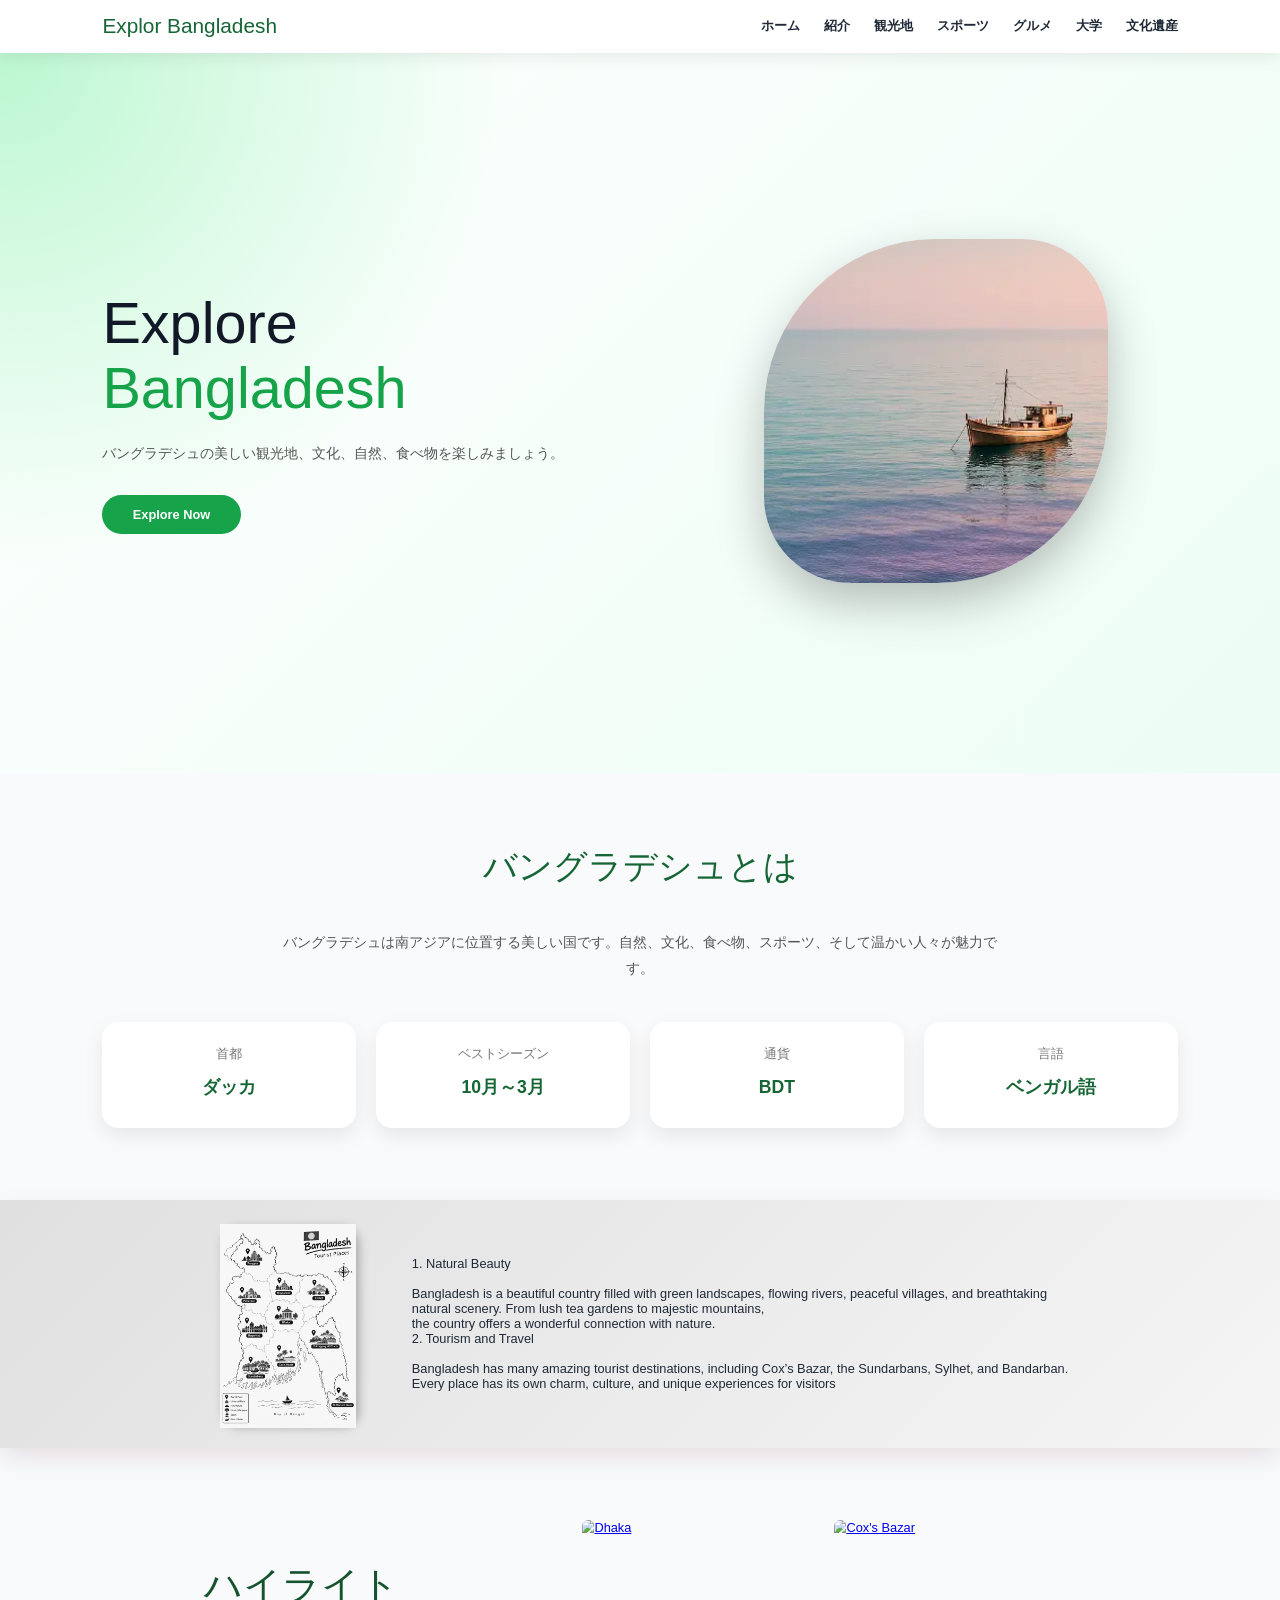
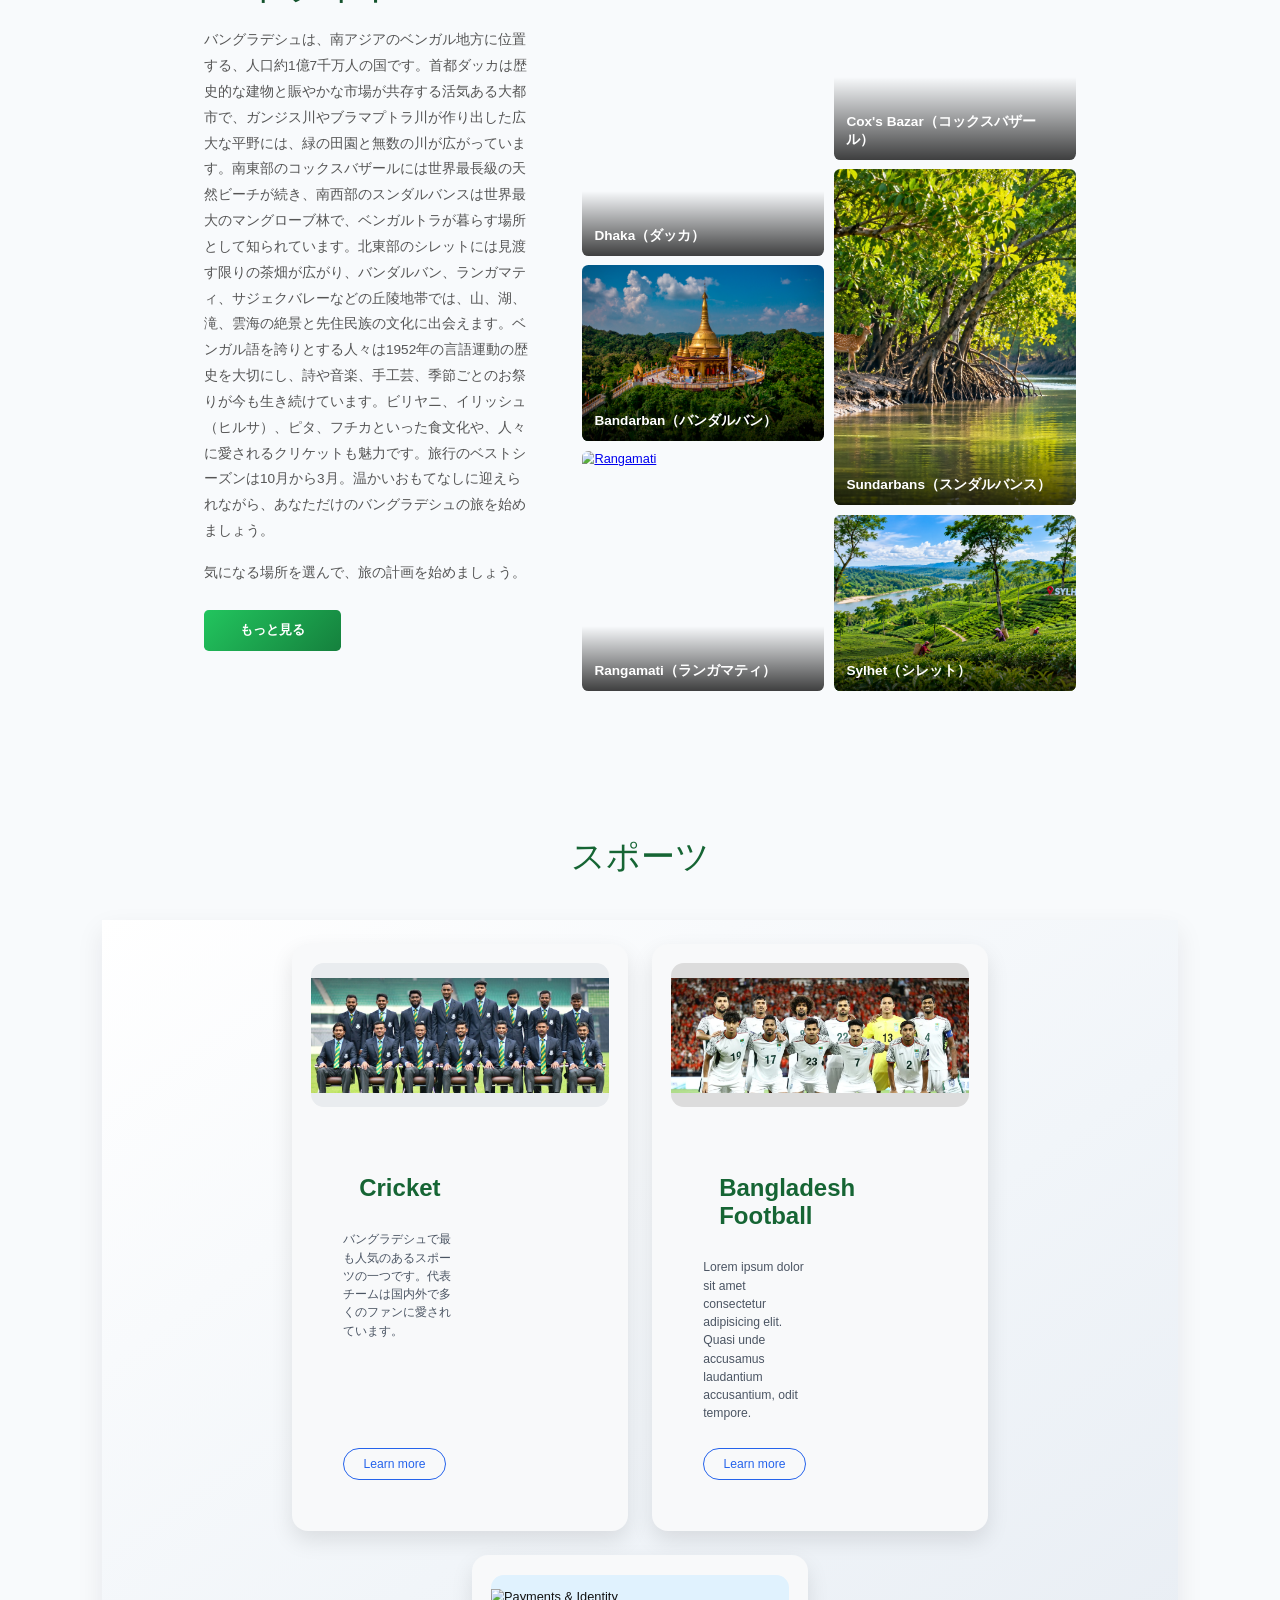
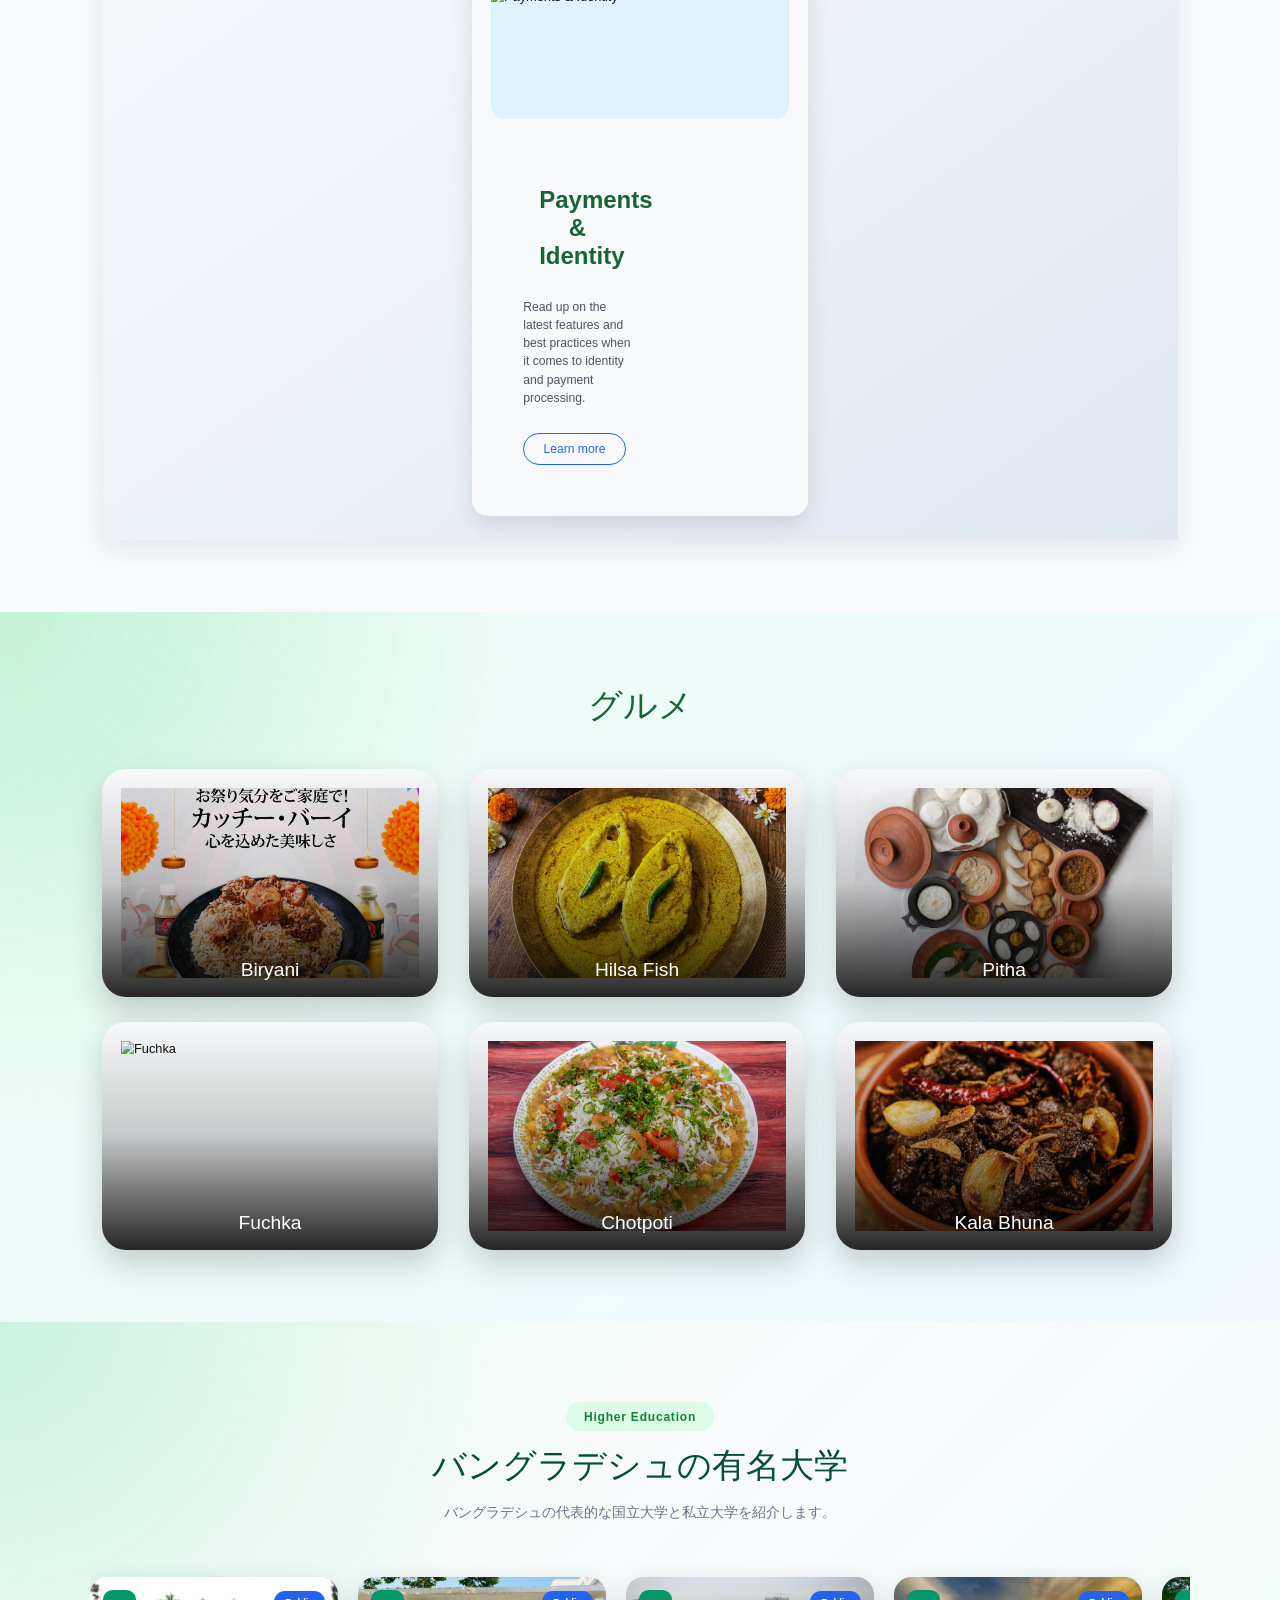
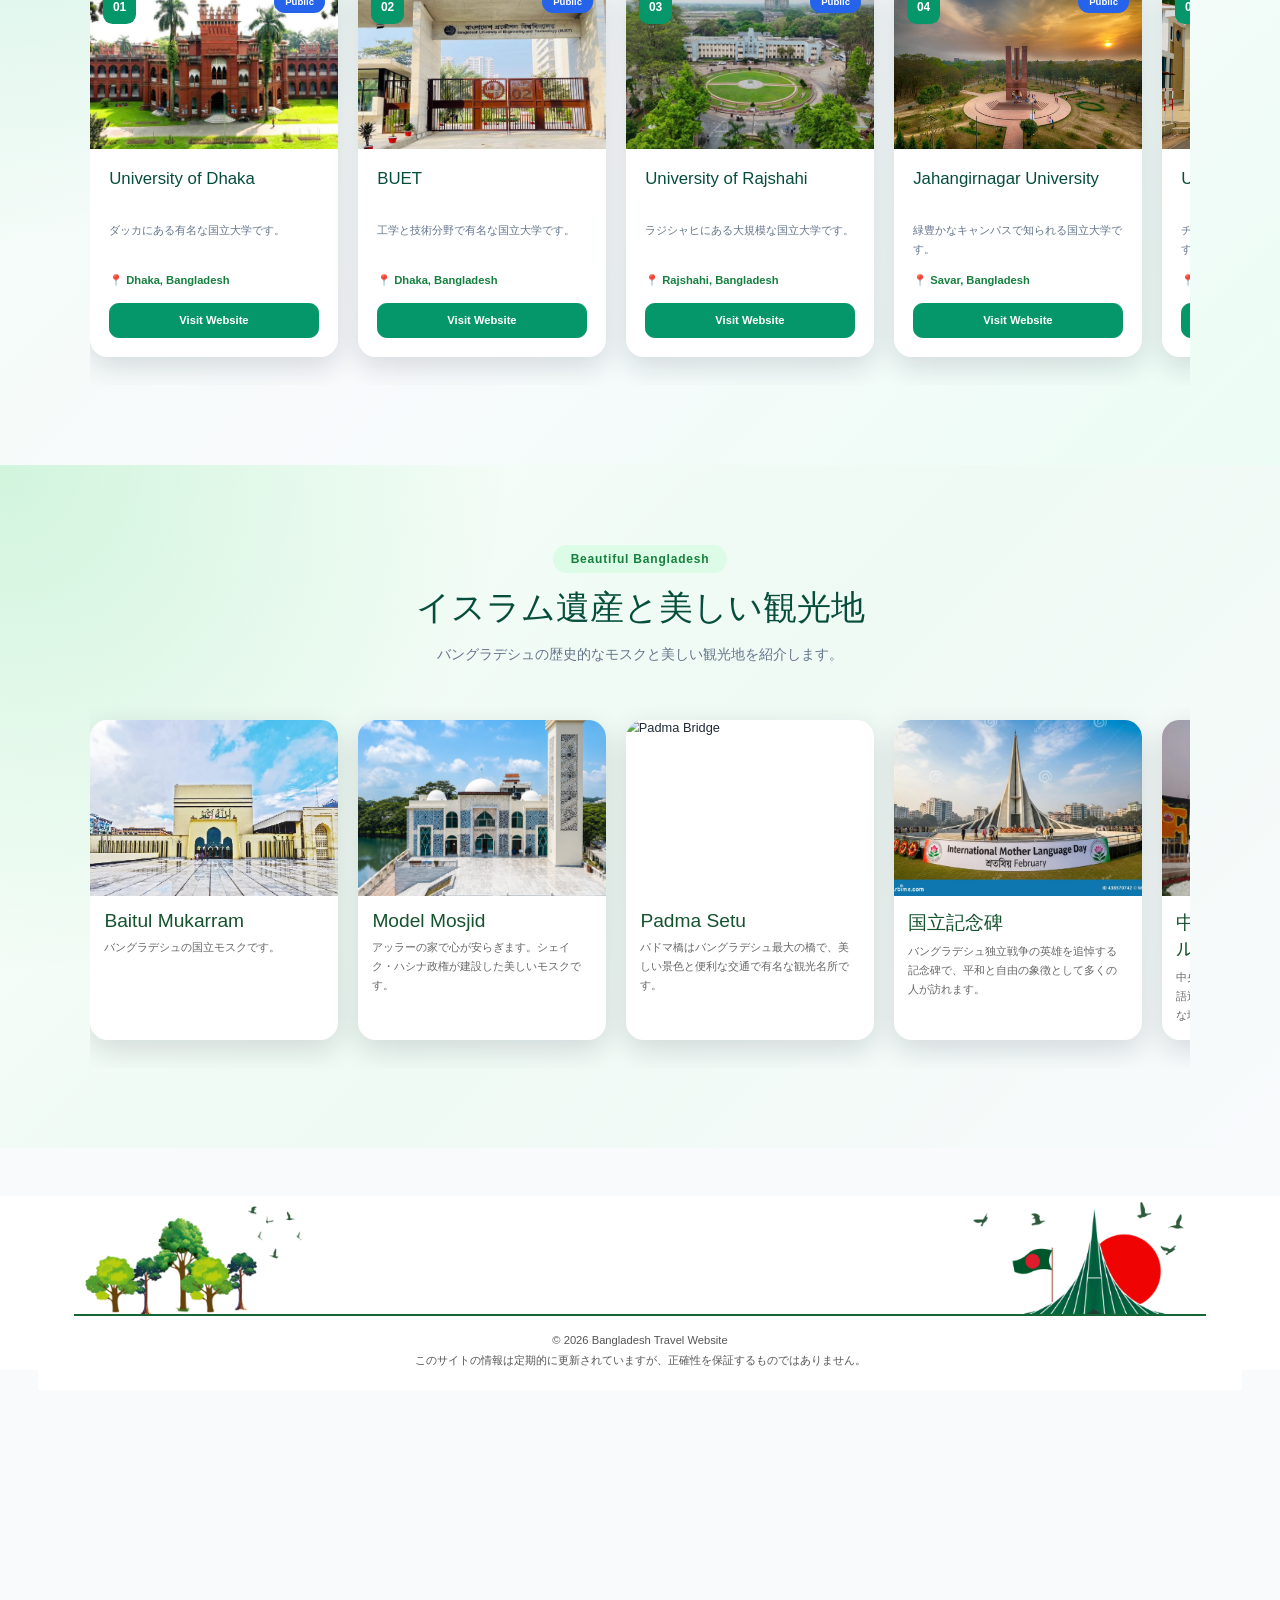
==== index.html @ fd9b373c "just for check" ====
<!DOCTYPE html>
<html lang="ja">
<head>
    <meta charset="UTF-8">
    <meta name="viewport" content="width=device-width, initial-scale=1.0">
    <title>THE GREEN bangla </title>
    <link rel="stylesheet" href="style.css">
</head>

<body>

<!-- ========== নেভবার (উপরের মেনু) ========== -->
<nav>
    <h2>Explor Bangladesh</h2>
    <ul>
        <li><a href="#home">ホーム</a></li>
        <li><a href="#about">紹介</a></li>
        <li><a href="#highlights">観光地</a></li>
        <li><a href="#sports">スポーツ</a></li>
        <li><a href="#food">グルメ</a></li>
        <li><a href="#universities">大学</a></li>
        <li><a href="#heritage">文化遺産</a></li>
    </ul>
</nav>


<!-- ========== হিরো সেকশন (প্রথম বড় ব্যানার) ========== -->
<section class="hero" id="home">
    <div class="hero-left">
        <h1>Explore<br><span>Bangladesh</span></h1>
        <p>バングラデシュの美しい観光地、文化、自然、食べ物を楽しみましょう。</p>
        <a href="#highlights" class="hero-btn">Explore Now</a>
    </div>
    <div class="hero-right">
        <div class="hero-image">
            <img src="img/hero.jpg" alt="Bangladesh">
        </div>
    </div>
</section>

<!-- ========== বাংলাদেশ পরিচিতি ========== -->
<section class="about" id="about">
    <h2>バングラデシュとは</h2>
    <p>バングラデシュは南アジアに位置する美しい国です。自然、文化、食べ物、スポーツ、そして温かい人々が魅力です。</p>

    <!-- ৪টা তথ্য বক্স (রাজধানী, সেরা সময়, মুদ্রা, ভাষা) -->
    <div class="info-boxes">
        <!-- তথ্য বক্স: রাজধানী iurhiojh-->
        <div class="info-card"><h4>首都</h4><p>ダッカ</p></div>
        <!-- তথ্য বক্স: ভ্রমণের সেরা সময় -->
        <div class="info-card"><h4>ベストシーズン</h4><p>10月～3月</p></div>
        <!-- তথ্য বক্স: মুদ্রা -->
        <div class="info-card"><h4>通貨</h4><p>BDT</p></div>
        <!-- তথ্য বক্স: ভাষা -->
        <div class="info-card"><h4>言語</h4><p>ベンガル語</p></div>
    </div>
</section>

<!-- ========== দর্শনীয় স্থান (ট্যুরিস্ট স্পট কার্ড) ========== -->
<!-- ========== দর্শনীয় স্থান (বামে লেখা, ডানে ছবির গ্যালারি) ========== -->
 <div class="main">
    <div class="img">
        <img src="./img/Bangladesh Tourist Places Map.png" alt="">
    </div>
    <div class="hilt">
     <div><p><h2>1. Natural Beauty</h2> <br>
Bangladesh is a beautiful country filled with green landscapes, flowing rivers, peaceful villages, and breathtaking 
<br>natural scenery. From lush tea gardens to majestic mountains,<br> the country  offers  a wonderful  connection with nature. <br>

<h2>2. Tourism and Travel </h2> <br>
Bangladesh has many amazing tourist destinations, including Cox’s Bazar, the Sundarbans, Sylhet, and Bandarban. 
<br>Every place has its own charm, culture, and unique experiences for visitors</p></div>
     </div>
 </div>

<section class="gallery-section" id="highlights">

    <!-- বামের অংশ: শিরোনাম, লেখা, বাটন -->
    <div class="gallery-text">
        <h2>ハイライト</h2>
            <p>バングラデシュは、南アジアのベンガル地方に位置する、人口約1億7千万人の国です。首都ダッカは歴史的な建物と賑やかな市場が共存する活気ある大都市で、ガンジス川やブラマプトラ川が作り出した広大な平野には、緑の田園と無数の川が広がっています。南東部のコックスバザールには世界最長級の天然ビーチが続き、南西部のスンダルバンスは世界最大のマングローブ林で、ベンガルトラが暮らす場所として知られています。北東部のシレットには見渡す限りの茶畑が広がり、バンダルバン、ランガマティ、サジェクバレーなどの丘陵地帯では、山、湖、滝、雲海の絶景と先住民族の文化に出会えます。ベンガル語を誇りとする人々は1952年の言語運動の歴史を大切にし、詩や音楽、手工芸、季節ごとのお祭りが今も生き続けています。ビリヤニ、イリッシュ（ヒルサ）、ピタ、フチカといった食文化や、人々に愛されるクリケットも魅力です。旅行のベストシーズンは10月から3月。温かいおもてなしに迎えられながら、あなただけのバングラデシュの旅を始めましょう。</p>
<p>気になる場所を選んで、旅の計画を始めましょう。</p>
        <a href="#food" class="gallery-btn">もっと見る</a>
    </div>

    <!-- ডানের অংশ: দুই কলামের ছবি -->
    <div class="gallery-grid">

        <!-- প্রথম কলাম -->
        <div class="gallery-col">
            <!-- ঢাকা (লম্বা) -->
            <a href="dhaka.html" class="gallery-item tall">
                <img src="img/dhaka.jpg" alt="Dhaka">
                <span>Dhaka（ダッカ）</span>
            </a>
            <!-- বান্দরবান (ছোট) -->
            <a href="bandarban.html" class="gallery-item short">
                <img src="img/bandarban.jpg" alt="Bandarban">
                <span>Bandarban（バンダルバン）</span>
            </a>
            <!-- রাঙামাটি (মাঝারি) -->
            <a href="rangamati.html" class="gallery-item medium">
                <img src="img/rangamati.jpg" alt="Rangamati">
                <span>Rangamati（ランガマティ）</span>
            </a>
        </div>

        <!-- দ্বিতীয় কলাম -->
        <div class="gallery-col">
            <!-- কক্সবাজার (মাঝারি) -->
            <a href="cox.html" class="gallery-item medium">
                <img src="img/cox.jpg" alt="Cox's Bazar">
                <span>Cox's Bazar（コックスバザール）</span>
            </a>
            <!-- সুন্দরবন (লম্বা) -->
            <a href="sundarban.html" class="gallery-item tall">
                <img src="img/sundarban.jpg" alt="Sundarbans">
                <span>Sundarbans（スンダルバンス）</span>
            </a>
            <!-- সিলেট (ছোট) -->
            <a href="sylhet.html" class="gallery-item short">
                <img src="img/sylhet.jpg" alt="Sylhet">
                <span>Sylhet（シレット）</span>
            </a>
        </div>

    </div>
</section>

<!-- ========== খেলাধুলা সেকশন ========== -->
<section class="highlights" id="sports">
    <h2>スポーツ</h2>
<div class="card-container">
  <!-- カード 1 -->
  <div class="card">
    <div class="card-image bg-gray">
      <img src="./img/cricket.jpg" alt="AI and the web">
    </div>
    <div class="card-content">
      <h3 class="card-title">Cricket</h3>
      <p class="card-description">
       バングラデシュで最も人気のあるスポーツの一つです。代表チームは国内外で多くのファンに愛されています。
      </p>
      <a href="#" class="card-button">Learn more</a>
    </div>
  </div>

  <!-- カード 2 -->
  <div class="card">
    <div class="card-image bg-yellow">
      <img src="/img/football.jpg" alt="Optimize INP">
    </div>
    <div class="card-content">
      <h3 class="card-title">Bangladesh Football</h3>
      <p class="card-description">
        Lorem ipsum dolor sit amet consectetur adipisicing elit. Quasi unde accusamus laudantium accusantium, odit tempore.
      </p>
      <a href="#" class="card-button">Learn more</a>
    </div>
  </div>

  <!-- カード 3 -->
  <div class="card">
    <div class="card-image bg-blue">
      <img src="./img/" alt="Payments & Identity">
    </div>
    <div class="card-content">
      <h3 class="card-title">Payments & Identity</h3>
      <p class="card-description">
        Read up on the latest features and best practices when it comes to identity and payment processing.
      </p>
      <a href="#" class="card-button">Learn more</a>
    </div>
  </div>
</div>
</section>

<!-- ========== খাবার সেকশন ========== -->
<section class="place" id="food">
    <h2>グルメ</h2>
    <div class="cards">

        <!-- খাবারের কার্ড ১: বিরিয়ানি -->
        <div class="card"><img src="img/kacci_bhai_biriyani.jpg" alt="Biryani"><h3>Biryani</h3></div>

        <!-- খাবারের কার্ড ২: ইলিশ মাছ -->
        <div class="card"><img src="img/Hilsa Fish.jpg" alt="Hilsa Fish"><h3>Hilsa Fish</h3></div>

        <!-- খাবারের কার্ড ৩: পিঠা -->
        <div class="card"><img src="img/pitha.jpg" alt="Pitha"><h3>Pitha</h3></div>

        <!-- খাবারের কার্ড ৪: ফুচকা -->
        <div class="card"><img src="img/fuchka.jpg" alt="Fuchka"><h3>Fuchka</h3></div>

        <!-- খাবারের কার্ড ৫: চটপটি -->
        <div class="card"><img src="img/chotpoti.jpg" alt="Chotpoti"><h3>Chotpoti</h3></div>

        <!-- খাবারের কার্ড ৬: কালা ভুনা -->
        <div class="card"><img src="img/kalabhuna.jpg" alt="Kala Bhuna"><h3>Kala Bhuna</h3></div>

    </div>
</section>

<!-- ========== বিশ্ববিদ্যালয় সেকশন (পাশে স্ক্রল হওয়া স্লাইডার) ========== -->
<section class="university-section" id="universities">

    <!-- সেকশনের শিরোনাম -->
    <div class="university-heading">
        <span>Higher Education</span>
        <h2>バングラデシュの有名大学</h2>
        <p>バングラデシュの代表的な国立大学と私立大学を紹介します。</p>
    </div>

    <!-- ১০টা বিশ্ববিদ্যালয় কার্ড (প্রথম ৫টা সরকারি, পরের ৫টা বেসরকারি) -->
    <div class="university-slider">

        <!-- বিশ্ববিদ্যালয় ০১: ঢাকা বিশ্ববিদ্যালয় (সরকারি) -->
        <article class="university-card">
            <div class="university-image">
                <img src="img/du.jpg" alt="University of Dhaka">
                <span class="university-number">01</span>
                <span class="university-type public">Public</span>
            </div>
            <div class="university-content">
                <h3>University of Dhaka</h3>
                <p class="university-japanese">ダッカにある有名な国立大学です。</p>
                <p class="university-location">📍 Dhaka, Bangladesh</p>
                <a href="https://www.du.ac.bd/" target="_blank" rel="noopener noreferrer" class="university-button">Visit Website</a>
            </div>
        </article>

        <!-- বিশ্ববিদ্যালয় ০২: বুয়েট (সরকারি) -->
        <article class="university-card">
            <div class="university-image">
                <img src="img/buet.jpg" alt="BUET">
                <span class="university-number">02</span>
                <span class="university-type public">Public</span>
            </div>
            <div class="university-content">
                <h3>BUET</h3>
                <p class="university-japanese">工学と技術分野で有名な国立大学です。</p>
                <p class="university-location">📍 Dhaka, Bangladesh</p>
                <a href="https://www.buet.ac.bd/" target="_blank" rel="noopener noreferrer" class="university-button">Visit Website</a>
            </div>
        </article>

        <!-- বিশ্ববিদ্যালয় ০৩: রাজশাহী বিশ্ববিদ্যালয় (সরকারি) -->
        <article class="university-card">
            <div class="university-image">
                <img src="img/ru.jpg" alt="University of Rajshahi">
                <span class="university-number">03</span>
                <span class="university-type public">Public</span>
            </div>
            <div class="university-content">
                <h3>University of Rajshahi</h3>
                <p class="university-japanese">ラジシャヒにある大規模な国立大学です。</p>
                <p class="university-location">📍 Rajshahi, Bangladesh</p>
                <a href="https://www.ru.ac.bd/" target="_blank" rel="noopener noreferrer" class="university-button">Visit Website</a>
            </div>
        </article>

        <!-- বিশ্ববিদ্যালয় ০৪: জাহাঙ্গীরনগর বিশ্ববিদ্যালয় (সরকারি) -->
        <article class="university-card">
            <div class="university-image">
                <img src="img/ju.jpg" alt="Jahangirnagar University">
                <span class="university-number">04</span>
                <span class="university-type public">Public</span>
            </div>
            <div class="university-content">
                <h3>Jahangirnagar University</h3>
                <p class="university-japanese">緑豊かなキャンパスで知られる国立大学です。</p>
                <p class="university-location">📍 Savar, Bangladesh</p>
                <a href="https://juniv.edu/" target="_blank" rel="noopener noreferrer" class="university-button">Visit Website</a>
            </div>
        </article>

        <!-- বিশ্ববিদ্যালয় ০৫: চট্টগ্রাম বিশ্ববিদ্যালয় (সরকারি) -->
        <article class="university-card">
            <div class="university-image">
                <img src="img/cu.jpg" alt="University of Chittagong">
                <span class="university-number">05</span>
                <span class="university-type public">Public</span>
            </div>
            <div class="university-content">
                <h3>University of Chittagong</h3>
                <p class="university-japanese">チッタゴンにある自然豊かな国立大学です。</p>
                <p class="university-location">📍 Chattogram, Bangladesh</p>
                <a href="https://cu.ac.bd/" target="_blank" rel="noopener noreferrer" class="university-button">Visit Website</a>
            </div>
        </article>

        <!-- বিশ্ববিদ্যালয় ০৬: ব্র্যাক বিশ্ববিদ্যালয় (বেসরকারি) -->
        <article class="university-card">
            <div class="university-image">
                <img src="img/brac.jpg" alt="BRAC University">
                <span class="university-number">06</span>
                <span class="university-type private">Private</span>
            </div>
            <div class="university-content">
                <h3>BRAC University</h3>
                <p class="university-japanese">研究と現代教育で知られる私立大学です。</p>
                <p class="university-location">📍 Dhaka, Bangladesh</p>
                <a href="https://www.bracu.ac.bd/" target="_blank" rel="noopener noreferrer" class="university-button">Visit Website</a>
            </div>
        </article>

        <!-- বিশ্ববিদ্যালয় ০৭: নর্থ সাউথ বিশ্ববিদ্যালয় (বেসরকারি) -->
        <article class="university-card">
            <div class="university-image">
                <img src="img/nsu.jpg" alt="North South University">
                <span class="university-number">07</span>
                <span class="university-type private">Private</span>
            </div>
            <div class="university-content">
                <h3>North South University</h3>
                <p class="university-japanese">バングラデシュの有名な私立大学です。</p>
                <p class="university-location">📍 Bashundhara, Dhaka</p>
                <a href="https://www.northsouth.edu/" target="_blank" rel="noopener noreferrer" class="university-button">Visit Website</a>
            </div>
        </article>

        <!-- বিশ্ববিদ্যালয় ০৮: AIUB (বেসরকারি) -->
        <article class="university-card">
            <div class="university-image">
                <img src="img/aiub.jpg" alt="AIUB">
                <span class="university-number">08</span>
                <span class="university-type private">Private</span>
            </div>
            <div class="university-content">
                <h3>AIUB</h3>
                <p class="university-japanese">技術とビジネス教育で知られる私立大学です。</p>
                <p class="university-location">📍 Kuratoli, Dhaka</p>
                <a href="https://www.aiub.edu/" target="_blank" rel="noopener noreferrer" class="university-button">Visit Website</a>
            </div>
        </article>

        <!-- বিশ্ববিদ্যালয় ০৯: ইন্ডিপেন্ডেন্ট বিশ্ববিদ্যালয় (বেসরকারি) -->
        <article class="university-card">
            <div class="university-image">
                <img src="img/iub.jpg" alt="Independent University Bangladesh">
                <span class="university-number">09</span>
                <span class="university-type private">Private</span>
            </div>
            <div class="university-content">
                <h3>Independent University</h3>
                <p class="university-japanese">研究と国際教育に力を入れる私立大学です。</p>
                <p class="university-location">📍 Bashundhara, Dhaka</p>
                <a href="https://iub.ac.bd/" target="_blank" rel="noopener noreferrer" class="university-button">Visit Website</a>
            </div>
        </article>

        <!-- বিশ্ববিদ্যালয় ১০: ইস্ট ওয়েস্ট বিশ্ববিদ্যালয় (বেসরকারি) -->
        <article class="university-card">
            <div class="university-image">
                <img src="img/ewu.jpg" alt="East West University">
                <span class="university-number">10</span>
                <span class="university-type private">Private</span>
            </div>
            <div class="university-content">
                <h3>East West University</h3>
                <p class="university-japanese">ダッカにある有名な私立大学です。</p>
                <p class="university-location">📍 Aftabnagar, Dhaka</p>
                <a href="https://www.ewubd.edu/" target="_blank" rel="noopener noreferrer" class="university-button">Visit Website</a>
            </div>
        </article>

    </div>
</section>

<!-- ========== ঐতিহ্য ও দর্শনীয় স্থান (পাশে স্ক্রল হওয়া স্লাইডার) ========== -->
<section class="heritage-slider-section" id="heritage">

    <!-- সেকশনের শিরোনাম -->
    <div class="heritage-slider-heading">
        <span>Beautiful Bangladesh</span>
        <h2>イスラム遺産と美しい観光地</h2>
        <p>バングラデシュの歴史的なモスクと美しい観光地を紹介します。</p>
    </div>

    <!-- ১০টা ঐতিহ্য কার্ড (মসজিদ, স্মৃতিসৌধ, সেতু, প্রাকৃতিক স্থান) -->
    <div class="heritage-slider">

        <!-- ঐতিহ্য কার্ড ১: বায়তুল মোকাররম (জাতীয় মসজিদ) -->
        <article class="heritage-slide-card">
            <img src="img/baitul.jpg" alt="Baitul Mukarram">
            <div class="heritage-slide-text">
                <h3>Baitul Mukarram</h3>
                <p>バングラデシュの国立モスクです。</p>
            </div>
        </article>

        <!-- ঐতিহ্য কার্ড ২: মডেল মসজিদ -->
        <article class="heritage-slide-card">
            <img src="img/model.jpg" alt="Model Mosjid">
            <div class="heritage-slide-text">
                <h3>Model Mosjid</h3>
                <p>アッラーの家で心が安らぎます。シェイク・ハシナ政権が建設した美しいモスクです。</p>
            </div>
        </article>

        <!-- ঐতিহ্য কার্ড ৩: পদ্মা সেতু -->
        <article class="heritage-slide-card">
            <img src="img/padma (2).jpg" alt="Padma Bridge">
            <div class="heritage-slide-text">
                <h3>Padma Setu</h3>
                <p>パドマ橋はバングラデシュ最大の橋で、美しい景色と便利な交通で有名な観光名所です。</p>
            </div>
        </article>

        <!-- ঐতিহ্য কার্ড ৪: জাতীয় স্মৃতিসৌধ -->
        <article class="heritage-slide-card">
            <img src="img/National.jpg" alt="National Martyrs' Memorial">
            <div class="heritage-slide-text">
                <h3>国立記念碑</h3>
                <p>バングラデシュ独立戦争の英雄を追悼する記念碑で、平和と自由の象徴として多くの人が訪れます。</p>
            </div>
        </article>

        <!-- ঐতিহ্য কার্ড ৫: কেন্দ্রীয় শহীদ মিনার -->
        <article class="heritage-slide-card">
            <img src="img/Minar.jpg" alt="Central Shaheed Minar">
            <div class="heritage-slide-text">
                <h3>中央シャヒード・ミナール</h3>
                <p>中央シャヒード・ミナールは、1952年の言語運動で命を捧げた人々を記念する歴史的な場所です。</p>
            </div>
        </article>

        <!-- ঐতিহ্য কার্ড ৬: সাজেক ভ্যালি -->
        <article class="heritage-slide-card">
            <img src="img/sajek.jpg" alt="Sajek Valley">
            <div class="heritage-slide-text">
                <h3>Sajek Valley</h3>
                <p>雲と山の景色で有名です。</p>
            </div>
        </article>

        <!-- ঐতিহ্য কার্ড ৭: রাতারগুল জলাবন -->
        <article class="heritage-slide-card">
            <img src="img/ratargul.jpg" alt="Ratargul Forest">
            <div class="heritage-slide-text">
                <h3>Ratargul Forest</h3>
                <p>水の中に広がる美しい森林です。</p>
            </div>
        </article>

        <!-- ঐতিহ্য কার্ড ৮: কাপ্তাই লেক -->
        <article class="heritage-slide-card">
            <img src="img/kaptai.jpg" alt="Kaptai Lake">
            <div class="heritage-slide-text">
                <h3>Kaptai Lake</h3>
                <p>湖と山の美しい観光地です。</p>
            </div>
        </article>

        <!-- ঐতিহ্য কার্ড ৯: কক্সবাজার সমুদ্রসৈকত -->
        <article class="heritage-slide-card">
            <img src="img/cox.jpg" alt="Cox's Bazar">
            <div class="heritage-slide-text">
                <h3>Cox's Bazar</h3>
                <p>美しい海と夕日で有名です。</p>
            </div>
        </article>

        <!-- ঐতিহ্য কার্ড ১০: সুন্দরবন -->
        <article class="heritage-slide-card">
            <img src="img/sundarban.jpg" alt="Sundarbans">
            <div class="heritage-slide-text">
                <h3>Sundarbans</h3>
                <p>世界最大のマングローブ森林です。</p>
            </div>
        </article>

    </div>
</section>

<!-- ========== ফুটার (একদম নিচের অংশ) ========== -->
<footer class="site-footer">

    <!-- ফুটারের ছবি অংশ: বামে গাছ, ডানে স্মৃতিসৌধ + সূর্য -->
    <div class="footer-art-wrap">

        <!-- বামের ছবি: গাছ আর পাখি -->
        <footer class="site-footer">

    <div class="footer-art-wrap">
        <img src="img/footer-left.png" alt="" class="footer-art left">
        <img src="img/footer-right.png" alt="" class="footer-art right">
    </div>

    <p>
        © 2026 Bangladesh Travel Website<br>
        このサイトの情報は定期的に更新されていますが、正確性を保証するものではありません。
    </p>

</footer>

    </div>

    <!-- ফুটারের লেখা (কপিরাইট) -->
    <p>
        © 2026 Bangladesh Travel Website<br>
    </p>

</footer>

</body>
</html>
---- style.css ----
/*
 ================= সাধারণ সেটিং ================= */
* body{
  zoom: 80%;
}
* {
  font: 1em sans-serif;
}

 * {
  margin: 0;
  padding: 0;
  box-sizing: border-box;
  font-family: "Segoe UI", sans-serif;
} /* সব জায়গার ফাঁকা জায়গা শূন্য */
html {
  scroll-behavior: smooth;
} /* মেনুতে ক্লিক করলে নরম স্ক্রল */
body {
  background: #f8fafc;
  color: #1f2937;
  overflow-x: hidden;
} /* পাশে স্ক্রল বন্ধ */
img {
  max-width: 100%;
} /* ছবি স্ক্রিনের বাইরে যাবে না */
:root {
  --w: 310px;
} /* স্লাইডার কার্ডের চওড়া (মোবাইলে ছোট হবে) */

/* ================= নেভবার ================= */
nav {
  width: 100%;
  padding: 18px 8%;
  display: flex;
  justify-content: space-between;
  align-items: center;
  background: rgba(255, 255, 255, 0.92);
  backdrop-filter: blur(12px);
  position: sticky;
  top: 0;
  z-index: 1000;
  box-shadow: 0 5px 20px rgba(0, 0, 0, 0.08);
}
nav h2 {
  color: #166534;
  font-size: 26px;
} /* লোগো লেখা */
nav ul {
  list-style: none;
  display: flex;
  gap: 30px;
} /* মেনু এক লাইনে */
nav a {
  text-decoration: none;
  color: #1f2937;
  font-weight: bold;
}
nav a:hover {
  color: #16a34a;
}

/* ================= হিরো (প্রথম বড় ব্যানার) ================= */
.hero {
  min-height: 100vh;
  padding: 80px 8%;
  display: flex;
  align-items: center;
  justify-content: space-between;
  
  background:
    radial-gradient(circle at top left, #bbf7d0, transparent 35%),
    linear-gradient(135deg, #fff, #ecfdf5);
}
.hero-left {
  width: 50%;
} /* বামে লেখা */
.hero-left h1 {
  font-size: 72px;
  line-height: 1.1;
  color: #111827;
}
.hero-left h1 span {
  color: #16a34a;
}
.hero-left p {
  margin-top: 25px;
  font-size: 18px;
  line-height: 1.8;
  color: #555;
}
.hero-btn,
.visit-btn {
  display: inline-block;
  background: #16a34a;
  color: #fff;
  text-decoration: none;
  font-weight: bold;
  transition: 0.3s;
} /* দুই ধরনের বাটন একসাথে */
.hero-btn {
  margin-top: 35px;
  padding: 15px 38px;
  border-radius: 50px;
}
.visit-btn {
  padding: 15px 35px;
  border-radius: 40px;
}
.hero-btn:hover,
.visit-btn:hover {
  background: #15803d;
  transform: translateY(-4px);
}
.hero-right {
  width: 45%;
  display: flex;
  justify-content: center;
  align-items: center;
} /* ডানে ছবি */
.hero-right img {
  width: 430px;
  height: 430px;
  object-fit: cover;
  border-radius: 50% 25% 50% 25%;
  box-shadow: 0 25px 60px rgba(0, 0, 0, 0.25);
  animation: floatImg 4s ease-in-out infinite;
}
@keyframes floatImg {
  0%,
  100% {
    transform: translateY(0);
  }
  50% {
    transform: translateY(-18px);
  }
} /* ছবি ওঠানামা */

/* ================= সেকশনের সাধারণ মাপ ও শিরোনাম ================= */
.about,
.highlights,
.place {
  padding: 90px 8%;
}
.about,
.about h2,
.highlights h2,
.place h2,
.place h1 {
  text-align: center;
}
.about h2,
.highlights h2,
.place h2,
.place h1 {
  font-size: 42px;
  color: #166534;
  margin-bottom: 50px;
}

/* ================= পরিচিতি + ৪টা তথ্য বক্স ================= */
.about p {
  max-width: 900px;
  margin: auto;
  font-size: 18px;
  line-height: 1.8;
  color: #555;
}
.info-boxes {
  margin-top: 50px;
  display: grid;
  grid-template-columns: repeat(4, 1fr);
  gap: 25px;
}
.info-card {
  background: #fff;
  padding: 30px;
  border-radius: 20px;
  box-shadow: 0 10px 25px rgba(0, 0, 0, 0.08);
  transition: 0.4s;
}
.info-card:hover {
  transform: translateY(-10px);
  box-shadow: 0 18px 35px rgba(0, 0, 0, 0.18);
}
.info-card h4 {
  color: #777;
  margin-bottom: 12px;
}
.info-card p {
  font-size: 22px;
  font-weight: bold;
  color: #166534;
}

/* ================= ハイライト গ্যালারি (বামে লেখা, ডানে ছবি) ================= */
.gallery-section {
  display: grid;
  grid-template-columns: 1fr 1.5fr;
  gap: 60px;
  align-items: center;
  max-width: 1250px;
  margin: auto;
  padding: 90px 5%;
} /* বামে লেখা, ডানে ছবি */
.gallery-text h2 {
  margin-bottom: 20px;
  color: #14532d;
  font-size: 48px;
  text-align: left;
} /* শিরোনাম */
.gallery-text p {
  margin-bottom: 20px;
  color: #555;
  font-size: 17px;
  line-height: 1.9;
} /* বর্ণনা */
.gallery-btn {
  display: inline-block;
  margin-top: 10px;
  padding: 15px 45px;
  border-radius: 6px;
  background: linear-gradient(135deg, #22c55e, #15803d);
  color: #fff;
  text-decoration: none;
  font-weight: 700;
  transition: 0.3s;
} /* গ্রেডিয়েন্ট বাটন */
.gallery-btn:hover {
  transform: translateY(-4px);
  box-shadow: 0 12px 25px rgba(22, 163, 74, 0.35);
}
.gallery-grid {
  display: flex;
  gap: 12px;
} /* দুই কলাম পাশাপাশি */
.gallery-col {
  flex: 1;
  display: flex;
  flex-direction: column;
  gap: 12px;
} /* প্রতি কলামে ছবি উপর-নিচে */
.gallery-item {
  position: relative;
  display: block;
  border-radius: 8px;
  overflow: hidden;
} /* ছোট গোল কোণ */
.gallery-item img {
  width: 100%;
  height: 100%;
  display: block;
  object-fit: cover;
  transition: 0.6s;
}
.gallery-item:hover img {
  transform: scale(1.08);
} /* হোভারে ছবি বড় */
.gallery-item span {
  position: absolute;
  left: 0;
  right: 0;
  bottom: 0;
  padding: 45px 16px 14px;
  background: linear-gradient(transparent, rgba(0, 0, 0, 0.75));
  color: #fff;
  font-size: 17px;
  font-weight: 700;
} /* ছবির নিচের নাম */
.gallery-item.tall {
  height: 420px;
} /* লম্বা ছবি */
.gallery-item.medium {
  height: 300px;
} /* মাঝারি ছবি */
.gallery-item.short {
  height: 220px;
} /* ছোট ছবি */

/* bangladesh border map */

.main {
  background: linear-gradient(135deg, #E0E0E0, #F5F5F5);;
   box-shadow: 0 12px 28px rgba(91, 15, 15, 0.1);
  display: flex;
  align-items: center;
  padding: 30px 6%;
  justify-content: center;
  gap: 70px;
  
}

.img {
  width: 170px;
  height: 250px;
  object-fit: cover;
  border-radius: 20px;
  box-shadow: 4px 4px 12px #aaa;
  flex-shrink: 0;
  margin-left:10px;
  /* gap: 30px; */
}

.hilt {
  font-weight: initial;
  text-align: left;
}



/* ================= কার্ড (খাবারের জন্য) ================= */
.cards {
  display: grid;
  grid-template-columns: repeat(3, 1fr);
  gap: 30px;
} /* ৩ কলাম */
.card {
  position: relative;
  min-height: 260px;
  background: #fff;
  border-radius: 26px;
  overflow: hidden;
  text-decoration: none;
  color: #111;
  box-shadow: 0 12px 28px rgba(0, 0, 0, 0.1);
  transition: 0.4s;
}
.card:hover {
  transform: translateY(-12px);
  box-shadow: 0 22px 45px rgba(0, 0, 0, 0.2);
}
.card img {
  width: 100%;
  height: 260px;
  display: block;
  object-fit: cover;
  transition: 0.5s;
}
.card:hover img {
  transform: scale(1.08);
}
.card h3 {
  text-align: center;
  padding: 20px;
  color: #166534;
  font-size: 24px;
}
.card-body {
  position: absolute;
  left: 0;
  right: 0;
  bottom: 0;
  padding: 25px;
  background: linear-gradient(transparent, rgba(0, 0, 0, 0.75));
  color: #fff;
} /* ছবির উপরের লেখা */
.card-body h3 {
  color: #fff;
  font-size: 24px;
  margin-bottom: 8px;
  padding: 0;
  text-align: left;
}
.card-body p {
  color: #e5e7eb;
  font-size: 15px;
  line-height: 1.6;
}

/* ================= খেলার কার্ড (ফিকে বক্স + আউটলাইন বাটন) ================= */

.card-container {
  display: flex;
  gap: 30px;
  justify-content: center;
  padding: 30px;
  flex-wrap: wrap; /* 画面幅が狭いときに折返す */
  background: linear-gradient(145deg, #ffffff 0%, #f1f5f9 45%, #e2e8f0 100%);
  box-shadow: 0 12px 32px rgba(15, 23, 42, 0.08);
  
}



/* カード全体のスタイル */
.card {
  background-color: #f8f9fa; /* カード背景色（薄いグレー） */
  border-radius: 20px; /* 角丸設定 */
  width: 420px;
  padding: 24px;
  box-sizing: border-box;
  display: flex;
  flex-direction: column;
}

/* 画像エリアの設定 */
.card-image {
  width: 100%;
  height: 180px;
  border-radius: 16px;
  display: flex;
  align-items: center;
  justify-content: center;
  overflow: hidden;
  margin-bottom: 24px;
}

/* 画像エリアの背景色（各カードごとに設定） */
.bg-gray {
  background-color: #e9ecef;
}

.bg-yellow {
  background-color: gainsboro;
}

.bg-blue {
  background-color: #e0f2fe;
}

.card-image img {
  max-width: 100%;
  max-height: 80%;
  object-fit: cover;
}

/* カードのコンテンツ・テキスト関係 */
.card-content {
  display: flex;
  flex-direction: column;
  flex-grow: 1; /* 下部のボタン位置を揃える */
}

.card-title {
  font-size: 1.5rem;
  font-weight: 600;
  color: #1f2937;
  margin: 0 0 16px 0;
}

.card-description {
  font-size: 0.95rem;
  color: #4b5563;
  line-height: 1.5;
  margin: 0 0 32px 0;
  flex-grow: 1; /* 内容の長さに寄らずボタンを下に配置 */
}

/* ボタンのスタイル */
.card-button {
  display: inline-block;
  text-align: center;
  padding: 10px 24px;
  border: 1.5px solid #2563eb;
  color: #2563eb;
  border-radius: 50px; /* カプセル型の角丸 */
  text-decoration: none;
  font-weight: 500;
  font-size: 0.95rem;
  align-self: flex-start; /* 左寄せ */
  transition: all 0.2s ease;
}

/* ボタンホバー時 */
.card-button:hover {
  background-color: #2563eb;
  color: #ffffff;
}

/* ================= খাবার সেকশন (সবুজ ব্যাকগ্রাউন্ড + স্লাইড অ্যানিমেশন) ================= */
.place {
  background:
    radial-gradient(
      circle at top left,
      rgba(34, 197, 94, 0.2),
      transparent 35%
    ),
    linear-gradient(135deg, #ecfdf5, #f0f9ff);
}
.place .cards {
  gap: 32px;
}
.place .card {
  height: 285px;
  border-radius: 30px;
  box-shadow: 0 18px 40px rgba(0, 0, 0, 0.18);
  opacity: 0;
  transition: 0.5s;
}
.place .card:nth-child(odd) {
  animation: slideLeft 1s ease forwards;
} /* বেজোড় কার্ড বাম থেকে আসে */
.place .card:nth-child(even) {
  animation: slideRight 1s ease forwards;
} /* জোড় কার্ড ডান থেকে আসে */
.place .card:nth-child(1) {
  animation-delay: 0.2s;
}
.place .card:nth-child(2) {
  animation-delay: 0.5s;
}
.place .card:nth-child(3) {
  animation-delay: 0.8s;
}
.place .card:nth-child(4) {
  animation-delay: 1.1s;
}
.place .card:nth-child(5) {
  animation-delay: 1.4s;
}
.place .card:nth-child(6) {
  animation-delay: 1.7s;
}
.place .card img {
  height: 100%;
  transition: 0.7s;
}
.place .card::after {
  content: "";
  position: absolute;
  inset: 0;
  background: linear-gradient(
    to top,
    rgba(0, 0, 0, 0.85),
    rgba(0, 0, 0, 0.2),
    transparent
  );
} /* ছবির নিচে কালো ছায়া */
.place .card > h3 {
  position: absolute;
  left: 0;
  right: 0;
  bottom: 0;
  z-index: 2;
  color: #fff;
} /* খাবারের নাম ছবির উপরে */
.place .card:hover {
  transform: translateY(-15px) scale(1.04);
  box-shadow: 0 28px 60px rgba(22, 163, 74, 0.35);
}
.place .card:hover img {
  transform: scale(1.15);
}
@keyframes slideLeft {
  from {
    opacity: 0;
    transform: translateX(-120px) scale(0.95);
  }
  to {
    opacity: 1;
    transform: none;
  }
}
@keyframes slideRight {
  from {
    opacity: 0;
    transform: translateX(120px) scale(0.95);
  }
  to {
    opacity: 1;
    transform: none;
  }
}

/* ================= ডিটেইল পেজ (dhaka.html, cox.html ইত্যাদি) ================= */
.banner {
  text-align: center;
  padding: 70px 20px 40px;
}
.banner h1 {
  font-size: 50px;
  color: #166534;
  margin-bottom: 15px;
}
.banner p {
  color: #666;
  font-size: 18px;
}
.hero-card {
  width: 90%;
  max-width: 1200px;
  margin: 70px auto;
  display: flex;
  align-items: center;
  background: #fff;
  border-radius: 35px;
  overflow: hidden;
  box-shadow: 0 20px 45px rgba(0, 0, 0, 0.15);
}
.hero-card img {
  width: 45%;
  height: 420px;
  object-fit: cover;
}
.hero-text {
  width: 55%;
  padding: 60px;
}
.hero-text h1 {
  font-size: 52px;
  color: #166534;
  margin-bottom: 20px;
}
.hero-text p {
  font-size: 18px;
  line-height: 1.9;
  color: #555;
  margin-bottom: 30px;
}
.dhaka-cards,
.cox-cards {
  width: 90%;
  max-width: 1200px;
  margin: 60px auto;
  display: flex;
  flex-direction: column;
  gap: 35px;
} /* কার্ড উপর-নিচে */
.dhaka-card,
.cox-card {
  display: flex;
  align-items: center;
  background: #fff;
  border-radius: 25px;
  overflow: hidden;
  box-shadow: 0 15px 35px rgba(0, 0, 0, 0.12);
  transition: 0.4s;
}
.dhaka-card:nth-child(even),
.cox-card:nth-child(even) {
  flex-direction: row-reverse;
} /* জোড় কার্ডে ছবি ডানে */
.cox-card:hover {
  transform: translateY(-10px);
  box-shadow: 0 20px 45px rgba(0, 0, 0, 0.18);
}
.dhaka-card img,
.cox-card img {
  width: 42%;
  height: 270px;
  object-fit: cover;
}
.card-content,
.cox-content {
  width: 58%;
  padding: 40px;
}
.card-content h3,
.cox-content h3 {
  font-size: 30px;
  color: #166534;
  margin-bottom: 15px;
}
.cox-content p {
  font-size: 17px;
  line-height: 1.8;
  color: #555;
}

/* ================= দুই স্লাইডারের সাধারণ স্টাইল (বিশ্ববিদ্যালয় + ঐতিহ্য) ================= */
.heritage-slider-section,
.university-section {
  padding: 100px 7%;
  overflow: hidden;
}
.heritage-slider-section {
  background:
    radial-gradient(
      circle at top left,
      rgba(34, 197, 94, 0.18),
      transparent 35%
    ),
    linear-gradient(135deg, #f8fff9, #effaf4, #f8fafc);
}
.university-section {
  background:
    radial-gradient(
      circle at top left,
      rgba(16, 185, 129, 0.16),
      transparent 35%
    ),
    linear-gradient(135deg, #f0fdf4, #f8fafc, #ecfdf5);
}

/* শিরোনাম অংশ */
.heritage-slider-heading,
.university-heading {
  max-width: 850px;
  margin: 0 auto 50px;
  text-align: center;
}
.heritage-slider-heading span,
.university-heading span {
  display: inline-block;
  padding: 9px 22px;
  margin-bottom: 16px;
  border-radius: 50px;
  background: #dcfce7;
  color: #15803d;
  font-size: 15px;
  font-weight: 700;
  letter-spacing: 1px;
}
.heritage-slider-heading h2,
.university-heading h2 {
  margin-bottom: 15px;
  color: #064e3b;
  font-size: 42px;
}
.heritage-slider-heading p,
.university-heading p {
  color: #64748b;
  font-size: 17px;
  line-height: 1.8;
}

/* পাশে স্ক্রল হওয়া লাইন */
.heritage-slider,
.university-slider {
  display: flex;
  gap: 25px;
  overflow-x: auto;
  padding: 15px 8px 35px;
  scroll-snap-type: x mandatory;
  scroll-behavior: smooth;
}
.heritage-slider::-webkit-scrollbar,
.university-slider::-webkit-scrollbar {
  height: 10px;
}
.heritage-slider::-webkit-scrollbar-track,
.university-slider::-webkit-scrollbar-track {
  background: #d1fae5;
  border-radius: 30px;
}
.heritage-slider::-webkit-scrollbar-thumb,
.university-slider::-webkit-scrollbar-thumb {
  background: linear-gradient(90deg, #059669, #22c55e);
  border-radius: 30px;
}

/* স্লাইডারের কার্ড (চওড়া --w থেকে আসে) */
.heritage-slide-card,
.university-card {
  min-width: var(--w);
  max-width: var(--w);
  flex-shrink: 0;
  overflow: hidden;
  background: #fff;
  border-radius: 22px;
  scroll-snap-align: start;
  box-shadow: 0 12px 35px rgba(15, 23, 42, 0.14);
  transition: 0.45s;
}
.heritage-slide-card:hover,
.university-card:hover {
  transform: translateY(-12px);
  box-shadow: 0 25px 55px rgba(5, 150, 105, 0.25);
}

/* ================= ঐতিহ্য কার্ডের ভেতর ================= */
.heritage-slide-card img {
  width: 100%;
  height: 220px;
  display: block;
  object-fit: cover;
  transition: 0.7s;
}
.heritage-slide-card:hover img {
  transform: scale(1.12);
}
.heritage-slide-text {
  padding: 18px;
}
.heritage-slide-text h3 {
  margin-bottom: 8px;
  color: #14532d;
  font-size: 24px;
}
.heritage-slide-text p {
  color: #666;
  font-size: 14px;
  line-height: 1.7;
}

/* ================= বিশ্ববিদ্যালয় কার্ডের ভেতর ================= */
.university-image {
  position: relative;
  height: 215px;
  overflow: hidden;
}
.university-image img {
  width: 100%;
  height: 100%;
  display: block;
  object-fit: cover;
  transition: 0.7s;
}
.university-card:hover .university-image img {
  transform: scale(1.12);
}
.university-number {
  position: absolute;
  top: 16px;
  left: 16px;
  width: 42px;
  height: 42px;
  display: flex;
  align-items: center;
  justify-content: center;
  border-radius: 12px;
  background: #059669;
  color: #fff;
  font-size: 15px;
  font-weight: 800;
} /* বাম কোণের নম্বর */
.university-type {
  position: absolute;
  top: 17px;
  right: 16px;
  padding: 7px 14px;
  border-radius: 30px;
  color: #fff;
  font-size: 12px;
  font-weight: 700;
} /* ডান কোণের Public/Private */
.university-type.public {
  background: #2563eb;
}
.university-type.private {
  background: #7c3aed;
}
.university-content {
  padding: 24px;
}
.university-content h3 {
  min-height: 56px;
  margin-bottom: 10px;
  color: #064e3b;
  font-size: 21px;
  line-height: 1.3;
}
.university-japanese {
  min-height: 52px;
  margin-bottom: 14px;
  color: #64748b;
  font-size: 14px;
  line-height: 1.7;
}
.university-location {
  margin-bottom: 20px;
  color: #15803d;
  font-size: 14px;
  font-weight: 700;
}
.university-button {
  width: 100%;
  display: inline-flex;
  justify-content: center;
  padding: 13px 18px;
  border: 2px solid #059669;
  border-radius: 12px;
  background: #059669;
  color: #fff;
  text-decoration: none;
  font-size: 14px;
  font-weight: 700;
  transition: 0.35s;
}
.university-button:hover {
  background: transparent;
  color: #059669;
}

/* ================= ফুটার ================= */
.site-footer {
  background: #fff;
  margin-top: 60px;
  padding: 0 3% 25px;
}
.footer-art-wrap {
  position: relative;
  height: 150px;
  border-bottom: 3px solid #166534;
} /* সবুজ লাইন + ছবির জায়গা */
.footer-art {
  position: absolute;
  bottom: 0;
  width: 300px;
  height: auto;
} /* ছবি লাইনের উপরে বসে */
.footer-art.left {
  left: 0;
} /* গাছ বামে */
.footer-art.right {
  right: 0;
} /* স্মৃতিসৌধ ডানে */
.site-footer p {
  text-align: center;
  color: #555;
  font-size: 14px;
  line-height: 1.8;
  padding: 18px 10px 0;
}

/* ================= রেসপন্সিভ ================= */

/* ট্যাবলেট (৯৯২px বা কম) */
@media (max-width: 992px) {
  nav {
    padding: 15px 4%;
  }
  nav h2 {
    font-size: 22px;
  }
  nav ul {
    gap: 16px;
  }
  nav a {
    font-size: 14px;
  }
  .hero {
    padding: 60px 5%;
    gap: 30px;
  }
  .hero-left h1 {
    font-size: 52px;
  }
  .hero-right img {
    width: 100%;
    max-width: 340px;
    height: auto;
    aspect-ratio: 1;
  }
  .about,
  .highlights,
  .place {
    padding: 70px 5%;
  }
  .about h2,
  .highlights h2,
  .place h2,
  .place h1 {
    font-size: 34px;
  }
  .info-boxes,
  .cards,
  .sport-cards {
    grid-template-columns: repeat(2, 1fr);
  } /* ২ কলাম */
  .gallery-section {
    grid-template-columns: 1fr;
    gap: 40px;
    padding: 70px 5%;
  } /* গ্যালারি: লেখা উপরে, ছবি নিচে */
  .gallery-text h2 {
    font-size: 36px;
  }
  .hero-text {
    padding: 40px;
  }
  .hero-text h1 {
    font-size: 40px;
  }
  .heritage-slider-section,
  .university-section {
    padding: 80px 5%;
  }
}

/* মোবাইল (৭৬৮px বা কম) */
@media (max-width: 768px) {
  :root {
    --w: 270px;
  }
  nav {
    flex-direction: column;
    gap: 10px;
    padding: 12px 4%;
  } /* লোগো উপরে, মেনু নিচে */
  nav h2 {
    font-size: 20px;
  }
  nav ul {
    flex-wrap: wrap;
    justify-content: center;
    gap: 8px 16px;
  }
  nav a {
    font-size: 13px;
  }
  .hero {
    flex-direction: column-reverse;
    text-align: center;
    min-height: auto;
    padding: 40px 5% 60px;
  } /* ছবি উপরে, লেখা নিচে */
  .hero-left,
  .hero-right {
    width: 100%;
  }
  .hero-left h1 {
    font-size: 38px;
  }
  .hero-left p {
    font-size: 16px;
  }
  .hero-right img {
    max-width: 260px;
  }
  .about,
  .highlights,
  .place {
    padding: 55px 5%;
  }
  .about h2,
  .highlights h2,
  .place h2,
  .place h1 {
    font-size: 28px;
    margin-bottom: 30px;
  }
  .about p {
    font-size: 16px;
  }
  .info-boxes,
  .cards,
  .sport-cards {
    grid-template-columns: 1fr;
  } /* ১ কলাম */
  .gallery-section {
    padding: 55px 5%;
  } /* গ্যালারি ছোট */
  .gallery-text h2 {
    font-size: 30px;
  }
  .gallery-text p {
    font-size: 16px;
  }
  .gallery-item.tall {
    height: 280px;
  }
  .gallery-item.medium {
    height: 210px;
  }
  .gallery-item.short {
    height: 160px;
  }
  .gallery-item span {
    font-size: 15px;
  }
  .sport-card {
    padding: 20px;
  }
  .sport-img {
    height: 200px;
  }
  .sport-card h3 {
    font-size: 24px;
  }
  .banner {
    padding: 50px 5% 30px;
  }
  .banner h1 {
    font-size: 32px;
  }
  .banner p {
    font-size: 16px;
  }
  .hero-card,
  .dhaka-card,
  .cox-card,
  .dhaka-card:nth-child(even),
  .cox-card:nth-child(even) {
    flex-direction: column;
  } /* ছবি উপরে, লেখা নিচে */
  .hero-card {
    margin: 40px auto;
  }
  .hero-card img,
  .dhaka-card img,
  .cox-card img {
    width: 100%;
    height: 240px;
  }
  .hero-text,
  .card-content,
  .cox-content {
    width: 100%;
    padding: 25px;
  }
  .hero-text {
    padding: 30px;
  }
  .hero-text h1 {
    font-size: 32px;
  }
  .hero-text p {
    font-size: 16px;
  }
  .card-content h3,
  .cox-content h3 {
    font-size: 24px;
  }
  .heritage-slider-section,
  .university-section {
    padding: 60px 5%;
  }
  .heritage-slider-heading h2,
  .university-heading h2 {
    font-size: 30px;
  }
  .university-image {
    height: 200px;
  }
  .footer-art-wrap {
    height: 120px;
  } /* ফুটারের ছবি ছোট */
  .footer-art {
    width: 220px;
  }
  .site-footer p {
    font-size: 13px;
  }
}

/* খুব ছোট ফোন (৪০০px বা কম) */
@media (max-width: 400px) {
  :root {
    --w: 240px;
  }
  nav h2 {
    font-size: 18px;
  }
  nav ul {
    gap: 6px 12px;
  }
  nav a {
    font-size: 12px;
  }
  .hero-left h1 {
    font-size: 32px;
  }
  .hero-left p {
    font-size: 15px;
  }
  .hero-btn {
    padding: 13px 30px;
  }
  .hero-right img {
    max-width: 220px;
  }
  .about h2,
  .highlights h2,
  .place h2,
  .place h1 {
    font-size: 25px;
  }
  .info-card {
    padding: 22px;
  }
  .gallery-grid,
  .gallery-col {
    gap: 8px;
  } /* গ্যালারি আরও ছোট */
  .gallery-item.tall {
    height: 220px;
  }
  .gallery-item.medium {
    height: 170px;
  }
  .gallery-item.short {
    height: 130px;
  }
  .gallery-item span {
    padding: 30px 10px 10px;
    font-size: 13px;
  }
  .sport-card h3 {
    font-size: 22px;
  }
  .sport-card p {
    font-size: 14px;
  }
  .hero-card img,
  .dhaka-card img,
  .cox-card img {
    height: 200px;
  }
  .hero-text {
    padding: 22px;
  }
  .hero-text h1 {
    font-size: 26px;
  }
  .card-content,
  .cox-content {
    padding: 20px;
  }
  .heritage-slider-heading h2,
  .university-heading h2 {
    font-size: 26px;
  }
  .heritage-slider-heading p,
  .university-heading p {
    font-size: 15px;
  }
  .footer-art-wrap {
    height: 90px;
  } /* ফুটারের ছবি আরও ছোট */
  .footer-art {
    width: 150px;
  }
  .site-footer p {
    font-size: 12px;
  }
}
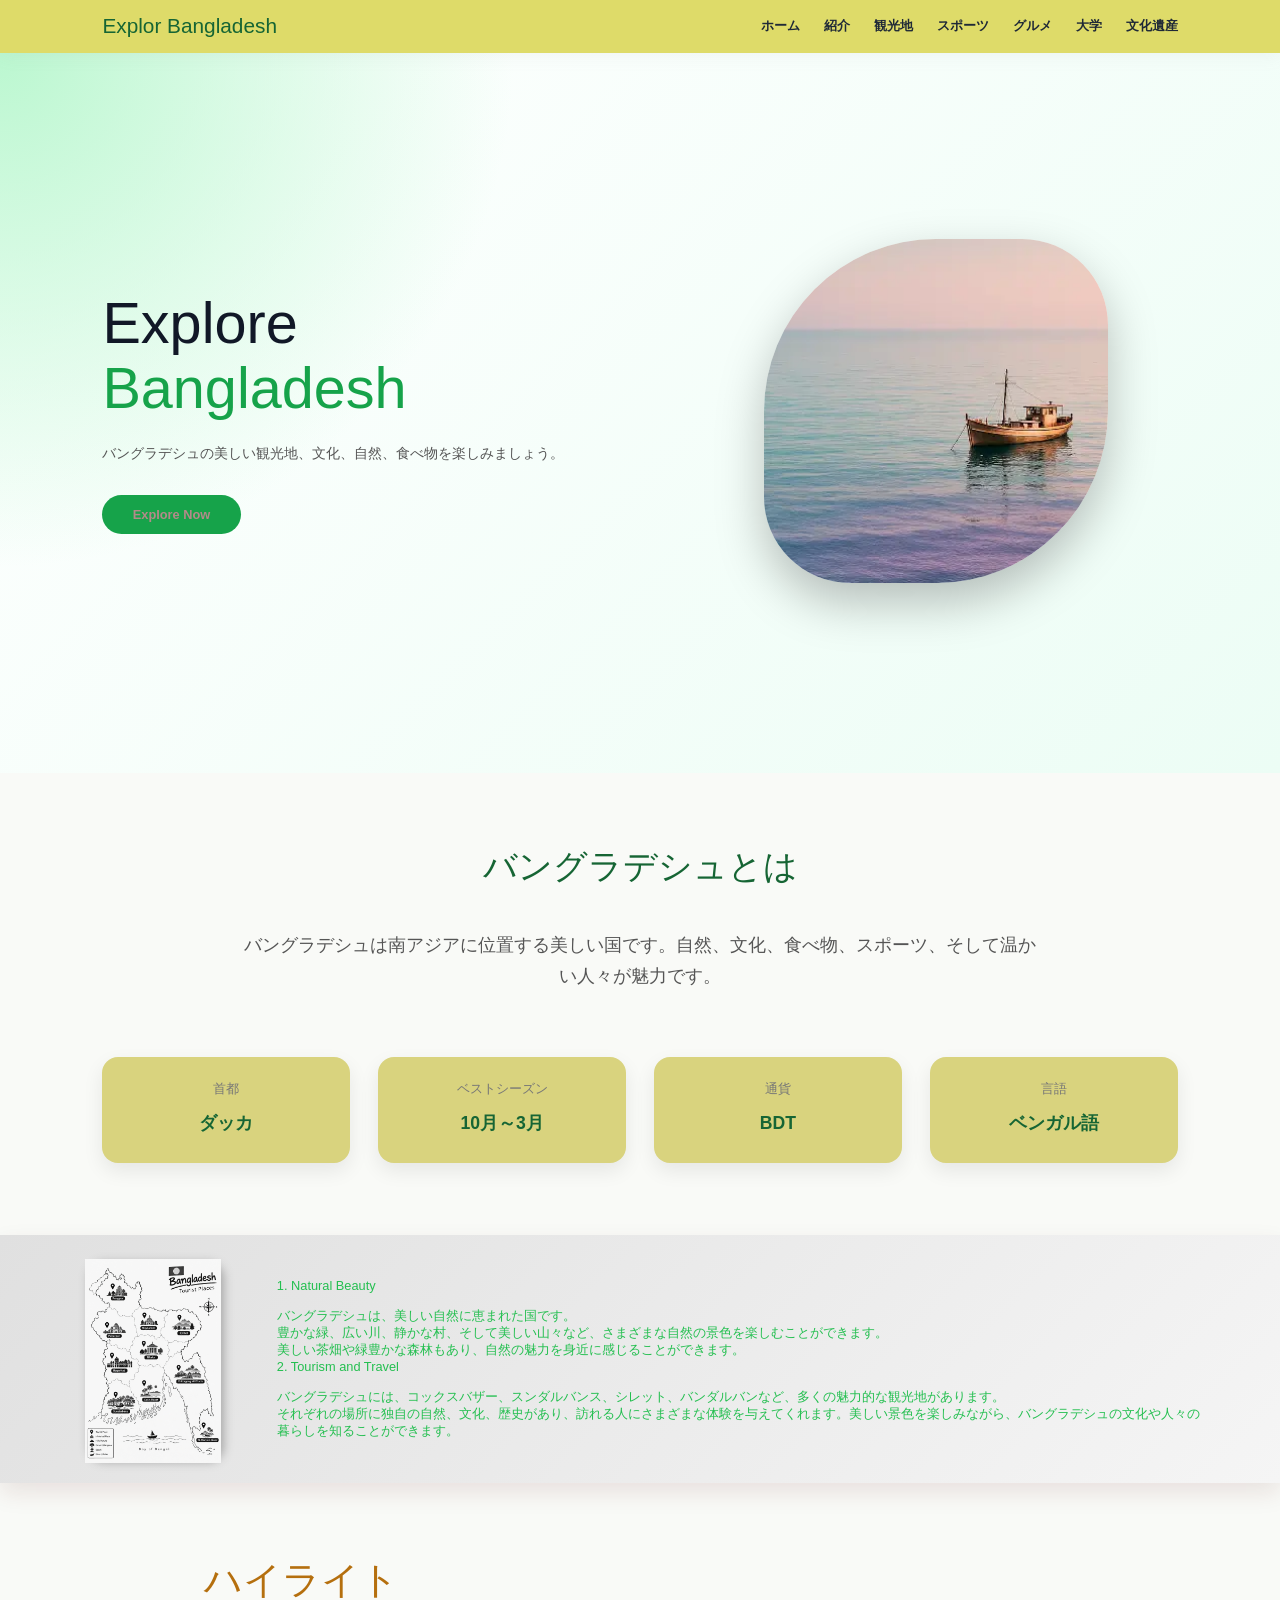
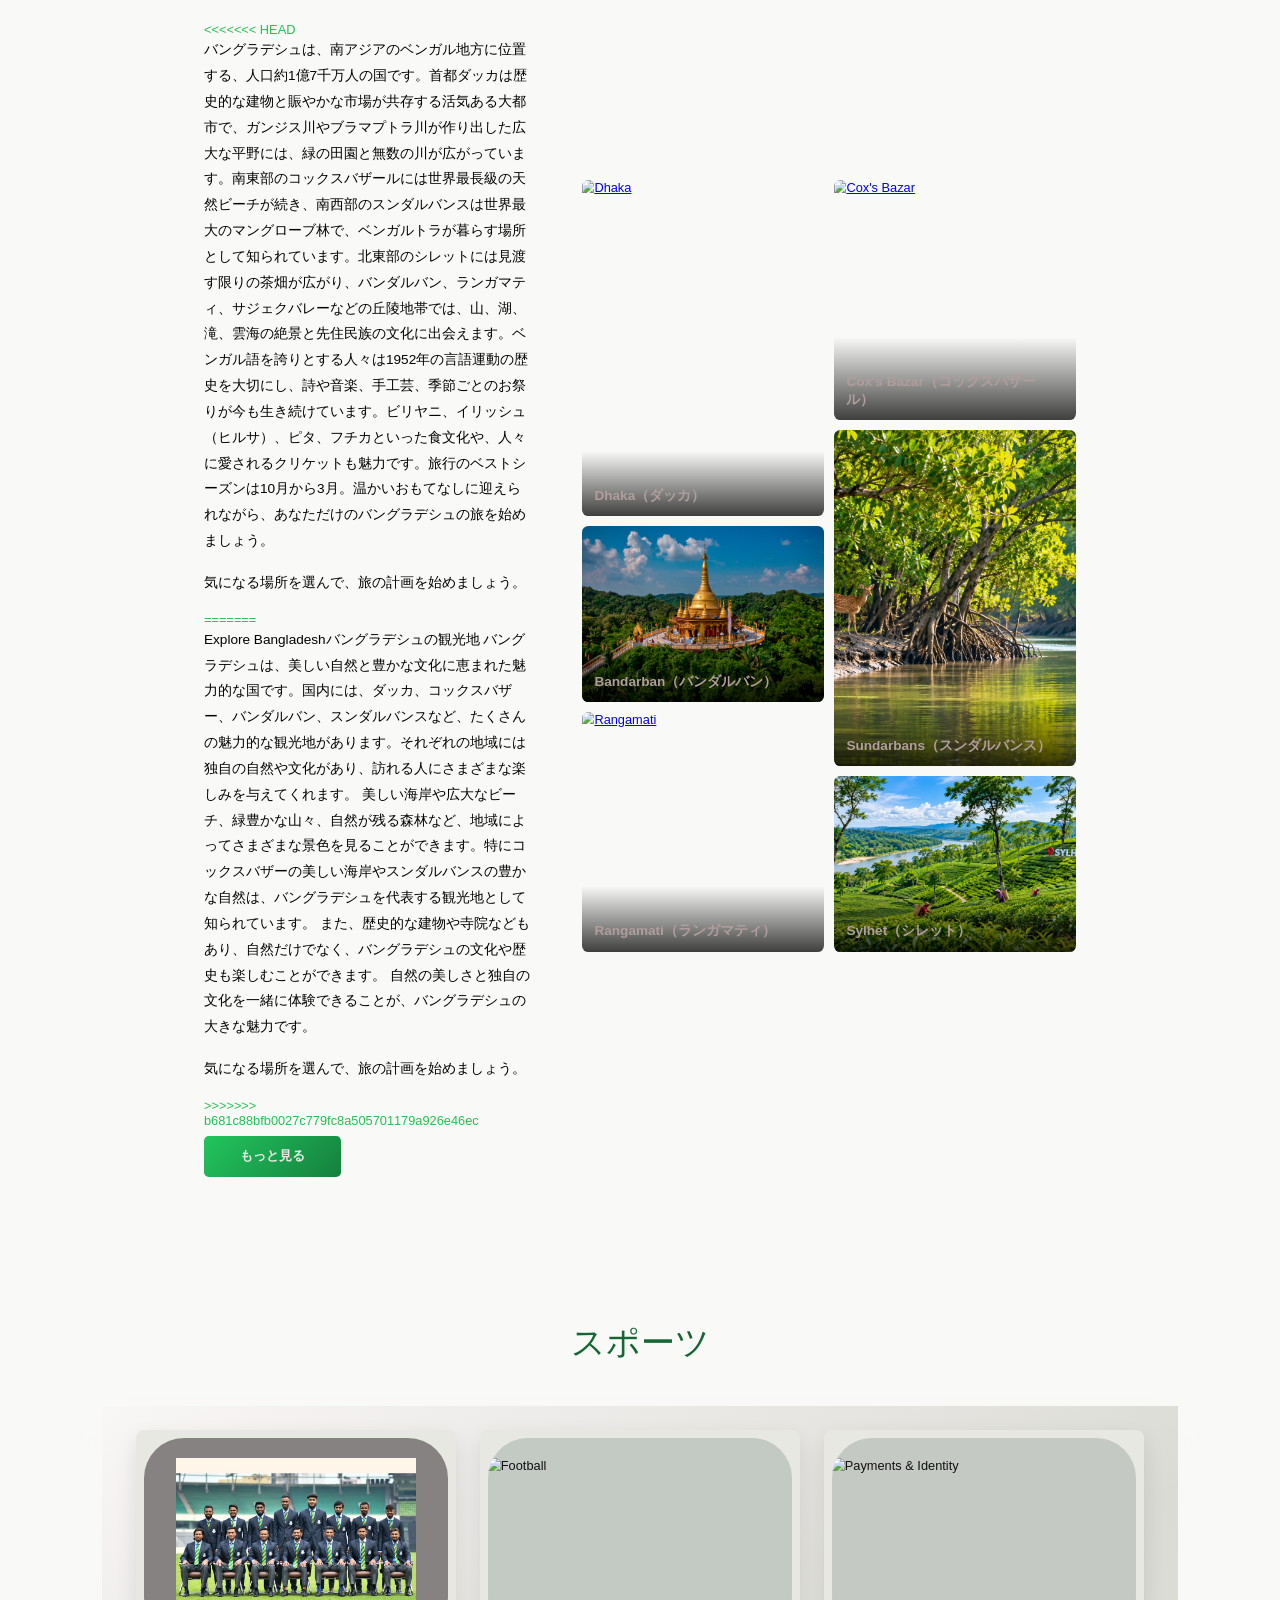
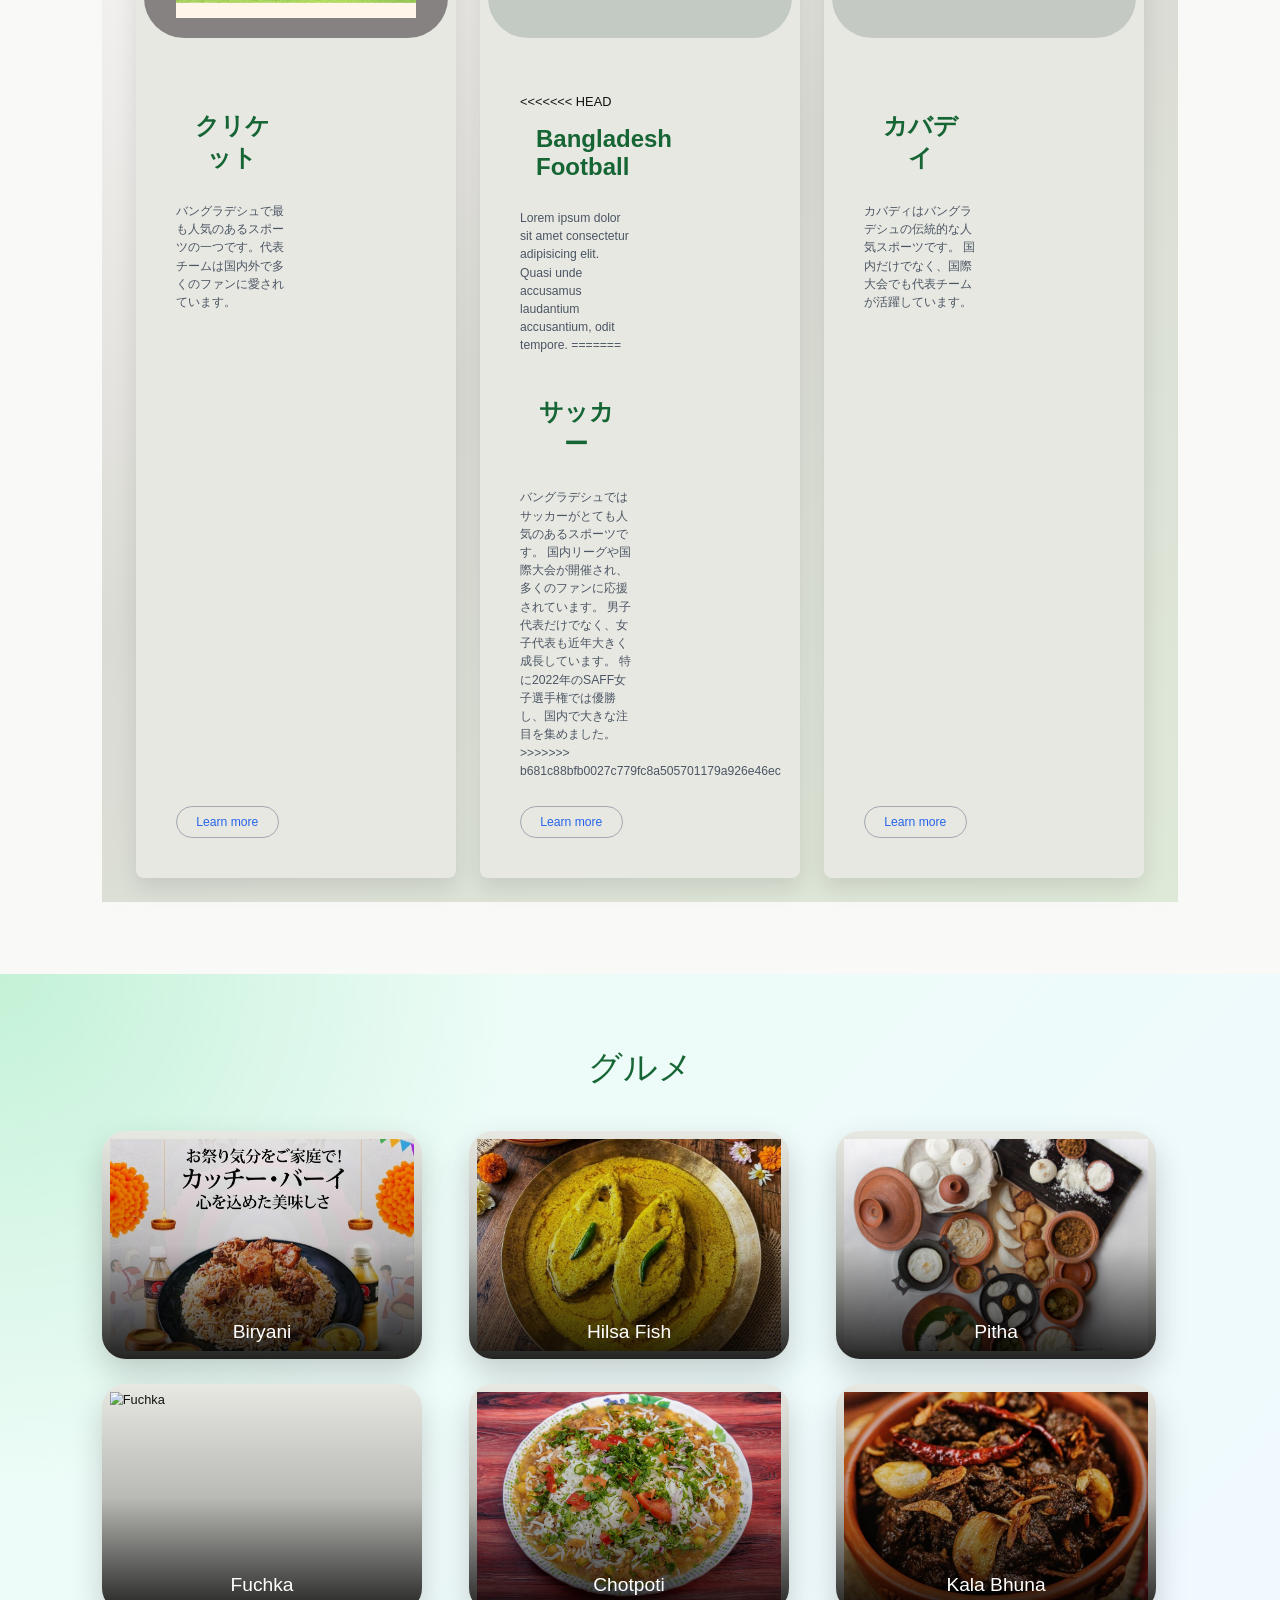
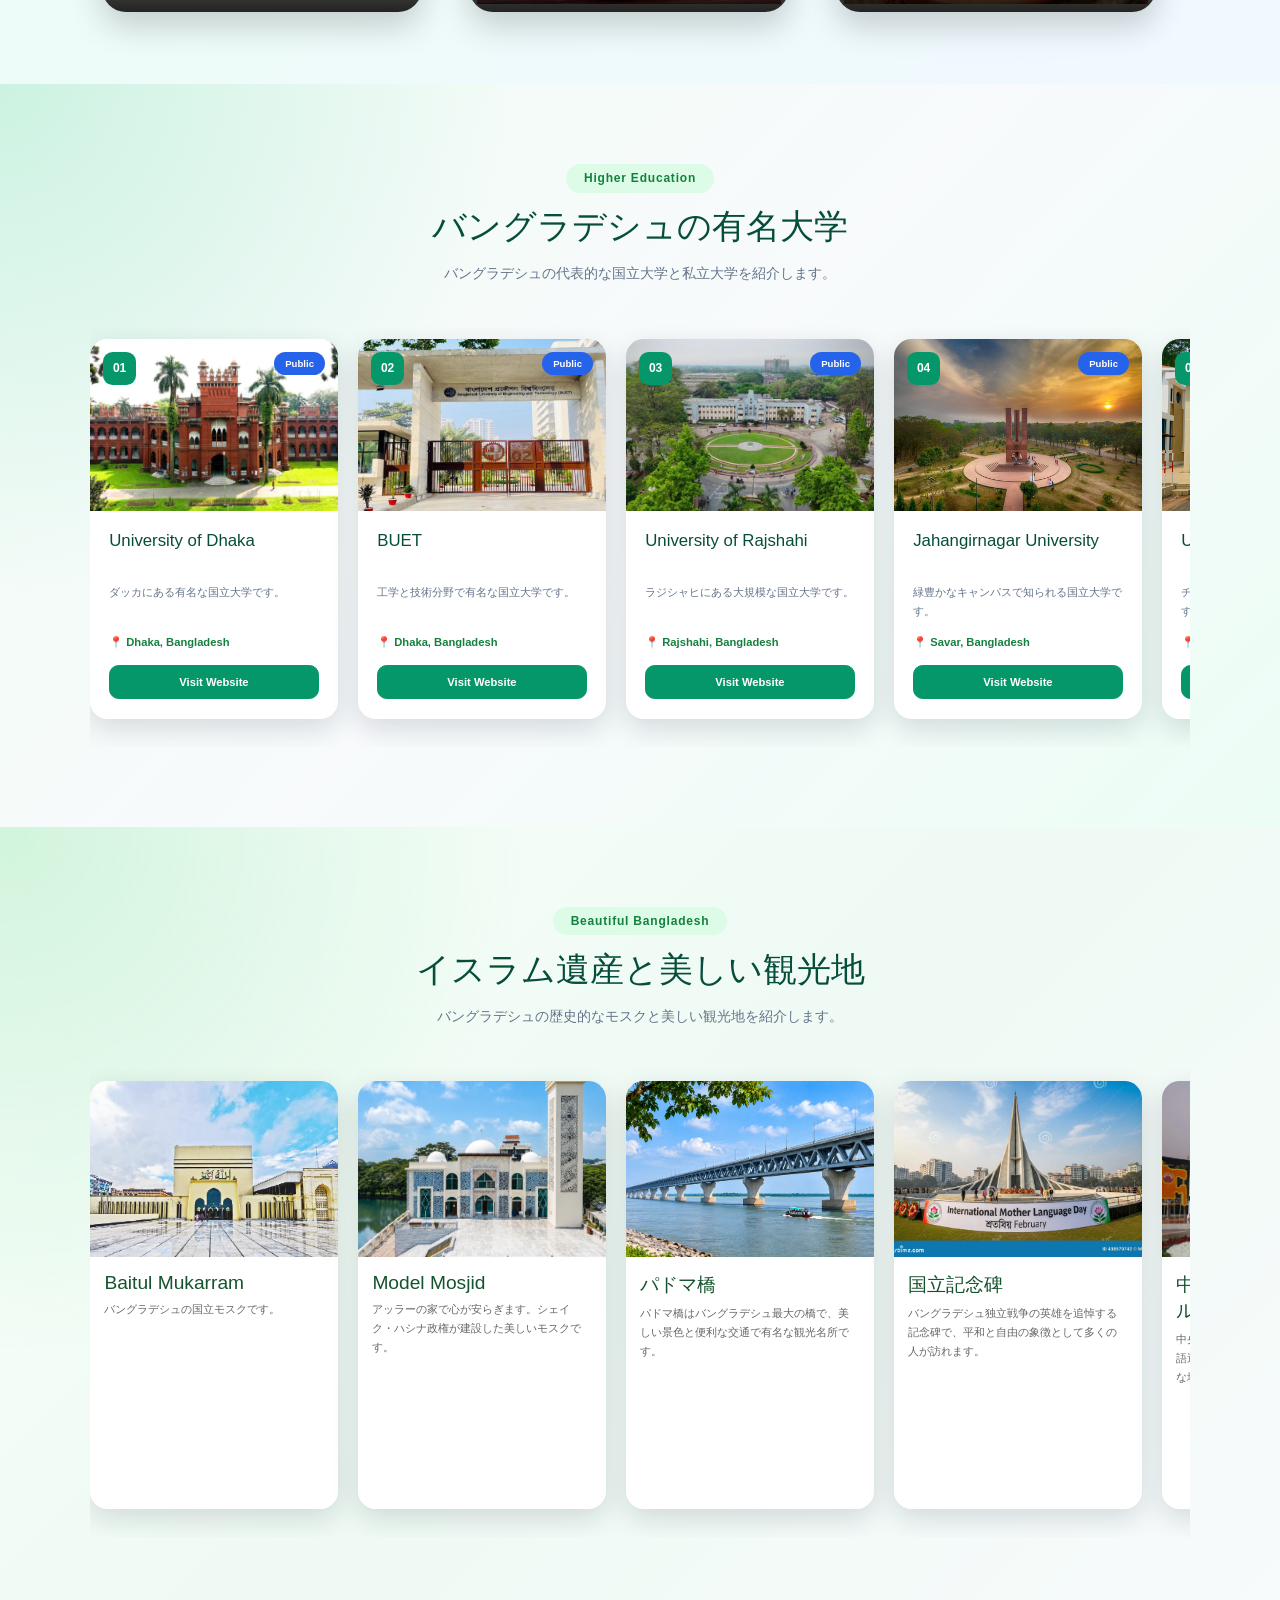
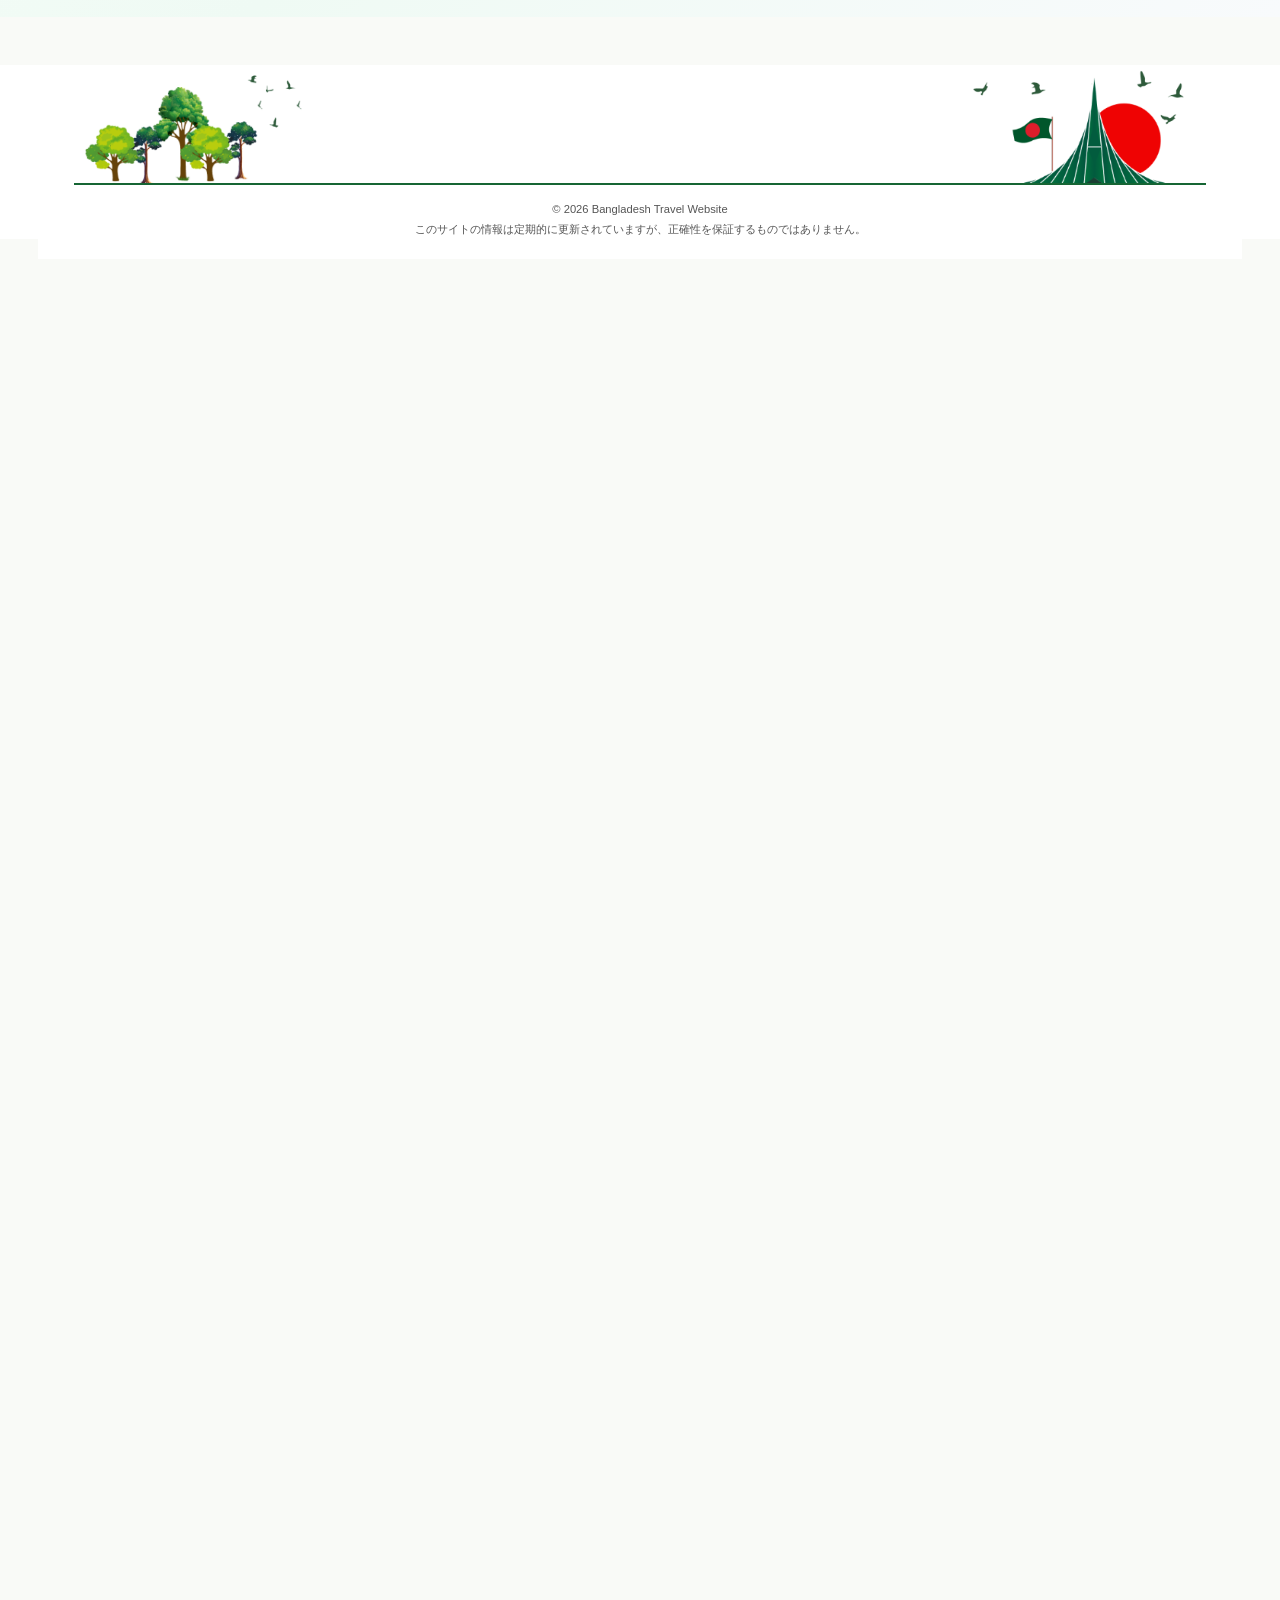
==== commit 2f95d804: "fhgoebdj" ====
--- a/index.html
+++ b/index.html
@@ -3,7 +3,7 @@
 <head>
     <meta charset="UTF-8">
     <meta name="viewport" content="width=device-width, initial-scale=1.0">
-    <title>THE GREEN bangla </title>
+    <title>THE GREEN BANGLA </title>
     <link rel="stylesheet" href="style.css">
 </head>
 
@@ -64,12 +64,10 @@
     </div>
     <div class="hilt">
      <div><p><h2>1. Natural Beauty</h2> <br>
-Bangladesh is a beautiful country filled with green landscapes, flowing rivers, peaceful villages, and breathtaking 
-<br>natural scenery. From lush tea gardens to majestic mountains,<br> the country  offers  a wonderful  connection with nature. <br>
+        バングラデシュは、美しい自然に恵まれた国です。<br> 豊かな緑、広い川、静かな村、そして美しい山々など、さまざまな自然の景色を楽しむことができます。<br> 美しい茶畑や緑豊かな森林もあり、自然の魅力を身近に感じることができます。<br>
 
 <h2>2. Tourism and Travel </h2> <br>
-Bangladesh has many amazing tourist destinations, including Cox’s Bazar, the Sundarbans, Sylhet, and Bandarban. 
-<br>Every place has its own charm, culture, and unique experiences for visitors</p></div>
+バングラデシュには、コックスバザー、スンダルバンス、シレット、バンダルバンなど、多くの魅力的な観光地があります。<br> それぞれの場所に独自の自然、文化、歴史があり、訪れる人にさまざまな体験を与えてくれます。美しい景色を楽しみながら、バングラデシュの文化や人々の暮らしを知ることができます。</p></div>
      </div>
  </div>
 
@@ -78,8 +76,21 @@
     <!-- বামের অংশ: শিরোনাম, লেখা, বাটন -->
     <div class="gallery-text">
         <h2>ハイライト</h2>
+<<<<<<< HEAD
             <p>バングラデシュは、南アジアのベンガル地方に位置する、人口約1億7千万人の国です。首都ダッカは歴史的な建物と賑やかな市場が共存する活気ある大都市で、ガンジス川やブラマプトラ川が作り出した広大な平野には、緑の田園と無数の川が広がっています。南東部のコックスバザールには世界最長級の天然ビーチが続き、南西部のスンダルバンスは世界最大のマングローブ林で、ベンガルトラが暮らす場所として知られています。北東部のシレットには見渡す限りの茶畑が広がり、バンダルバン、ランガマティ、サジェクバレーなどの丘陵地帯では、山、湖、滝、雲海の絶景と先住民族の文化に出会えます。ベンガル語を誇りとする人々は1952年の言語運動の歴史を大切にし、詩や音楽、手工芸、季節ごとのお祭りが今も生き続けています。ビリヤニ、イリッシュ（ヒルサ）、ピタ、フチカといった食文化や、人々に愛されるクリケットも魅力です。旅行のベストシーズンは10月から3月。温かいおもてなしに迎えられながら、あなただけのバングラデシュの旅を始めましょう。</p>
 <p>気になる場所を選んで、旅の計画を始めましょう。</p>
+=======
+        <p>Explore Bangladeshバングラデシュの観光地
+
+バングラデシュは、美しい自然と豊かな文化に恵まれた魅力的な国です。国内には、ダッカ、コックスバザー、バンダルバン、スンダルバンスなど、たくさんの魅力的な観光地があります。それぞれの地域には独自の自然や文化があり、訪れる人にさまざまな楽しみを与えてくれます。
+
+美しい海岸や広大なビーチ、緑豊かな山々、自然が残る森林など、地域によってさまざまな景色を見ることができます。特にコックスバザーの美しい海岸やスンダルバンスの豊かな自然は、バングラデシュを代表する観光地として知られています。
+
+また、歴史的な建物や寺院などもあり、自然だけでなく、バングラデシュの文化や歴史も楽しむことができます。
+
+自然の美しさと独自の文化を一緒に体験できることが、バングラデシュの大きな魅力です。</p>
+        <p>気になる場所を選んで、旅の計画を始めましょう。</p>
+>>>>>>> b681c88bfb0027c779fc8a505701179a926e46ec
         <a href="#food" class="gallery-btn">もっと見る</a>
     </div>
 
@@ -134,10 +145,10 @@
   <!-- カード 1 -->
   <div class="card">
     <div class="card-image bg-gray">
-      <img src="./img/cricket.jpg" alt="AI and the web">
+      <img src="./img/cricket.jpg" alt="CRICKET">
     </div>
     <div class="card-content">
-      <h3 class="card-title">Cricket</h3>
+      <h3 class="card-title">クリケット</h3>
       <p class="card-description">
        バングラデシュで最も人気のあるスポーツの一つです。代表チームは国内外で多くのファンに愛されています。
       </p>
@@ -148,12 +159,21 @@
   <!-- カード 2 -->
   <div class="card">
     <div class="card-image bg-yellow">
-      <img src="/img/football.jpg" alt="Optimize INP">
+      <img src="./img/FootBall.jpg" alt="Football">
     </div>
     <div class="card-content">
+<<<<<<< HEAD
       <h3 class="card-title">Bangladesh Football</h3>
       <p class="card-description">
         Lorem ipsum dolor sit amet consectetur adipisicing elit. Quasi unde accusamus laudantium accusantium, odit tempore.
+=======
+      <h3 class="card-title">サッカー</h3>
+      <p class="card-description">
+        バングラデシュではサッカーがとても人気のあるスポーツです。
+        国内リーグや国際大会が開催され、多くのファンに応援されています。
+        男子代表だけでなく、女子代表も近年大きく成長しています。
+        特に2022年のSAFF女子選手権では優勝し、国内で大きな注目を集めました。
+>>>>>>> b681c88bfb0027c779fc8a505701179a926e46ec
       </p>
       <a href="#" class="card-button">Learn more</a>
     </div>
@@ -165,9 +185,10 @@
       <img src="./img/" alt="Payments & Identity">
     </div>
     <div class="card-content">
-      <h3 class="card-title">Payments & Identity</h3>
+      <h3 class="card-title">カバデイ</h3>
       <p class="card-description">
-        Read up on the latest features and best practices when it comes to identity and payment processing.
+        カバディはバングラデシュの伝統的な人気スポーツです。
+        国内だけでなく、国際大会でも代表チームが活躍しています。
       </p>
       <a href="#" class="card-button">Learn more</a>
     </div>
@@ -200,7 +221,6 @@
 
     </div>
 </section>
-
 <!-- ========== বিশ্ববিদ্যালয় সেকশন (পাশে স্ক্রল হওয়া স্লাইডার) ========== -->
 <section class="university-section" id="universities">
 
@@ -400,9 +420,9 @@
 
         <!-- ঐতিহ্য কার্ড ৩: পদ্মা সেতু -->
         <article class="heritage-slide-card">
-            <img src="img/padma (2).jpg" alt="Padma Bridge">
-            <div class="heritage-slide-text">
-                <h3>Padma Setu</h3>
+            <img src="img/padma.jpg" alt="Padma Bridge">
+            <div class="heritage-slide-text">
+                <h3>パドマ橋</h3>
                 <p>パドマ橋はバングラデシュ最大の橋で、美しい景色と便利な交通で有名な観光名所です。</p>
             </div>
         </article>
@@ -427,37 +447,37 @@
 
         <!-- ঐতিহ্য কার্ড ৬: সাজেক ভ্যালি -->
         <article class="heritage-slide-card">
-            <img src="img/sajek.jpg" alt="Sajek Valley">
-            <div class="heritage-slide-text">
-                <h3>Sajek Valley</h3>
-                <p>雲と山の景色で有名です。</p>
-            </div>
-        </article>
-
-        <!-- ঐতিহ্য কার্ড ৭: রাতারগুল জলাবন -->
-        <article class="heritage-slide-card">
-            <img src="img/ratargul.jpg" alt="Ratargul Forest">
-            <div class="heritage-slide-text">
-                <h3>Ratargul Forest</h3>
-                <p>水の中に広がる美しい森林です。</p>
+            <img src="img/eid-fitr.jpg" alt="Sajek Valley">
+            <div class="heritage-slide-text">
+                <h3>イード・アル＝フィトル</h3>
+                <p>イード・アル＝フィトルは、ラマダンの断食月が終わった後に祝われる、バングラデシュの大切なイスラム教のお祭りです。この日、人々は新しい服を着て、モスクで特別な礼拝を行います。家族や友人と集まり、伝統的な料理を楽しみながら、お互いに「イード・ムバラク」と挨拶を交わします。街中が笑顔と喜びに包まれる、バングラデシュで最も特別な日の一つです。</p>
+            </div>
+        </article>
+
+        
+        <article class="heritage-slide-card">
+            <img src="img/Eid-ul-Adha.png" alt="Ratargul Forest">
+            <div class="heritage-slide-text">
+                <h3>イード・アル＝アドハー</h3>
+                <p>イード・アル＝アドハーは、バングラデシュで盛大に祝われるイスラム教の大切なお祭りで、「犠牲祭」とも呼ばれています。この日、人々は新しい服を着て、モスクや広場で特別な礼拝を行います。その後、クルバニ（犠牲の儀式）を行い、お肉を家族や親戚、生活に困っている人々と分け合います。家族や友人が集まり、伝統的な料理を楽しみながら、感謝と思いやりの気持ちを分かち合う特別な一日です。</p>
             </div>
         </article>
 
         <!-- ঐতিহ্য কার্ড ৮: কাপ্তাই লেক -->
         <article class="heritage-slide-card">
-            <img src="img/kaptai.jpg" alt="Kaptai Lake">
-            <div class="heritage-slide-text">
-                <h3>Kaptai Lake</h3>
-                <p>湖と山の美しい観光地です。</p>
+            <img src="img/Shalban Bihar.jpg" alt="Kaptai Lake">
+            <div class="heritage-slide-text">
+                <h3>シャルバン・ビハール</h3>
+                <p>シャルバン・ビハールは、バングラデシュのクミッラにある有名な仏教遺跡です。約1,200年前に建てられた歴史的な僧院で、古代の建築や仏教文化を感じることができます。美しい自然に囲まれた、歴史好きな観光客に人気のスポットです。</p>
             </div>
         </article>
 
         <!-- ঐতিহ্য কার্ড ৯: কক্সবাজার সমুদ্রসৈকত -->
         <article class="heritage-slide-card">
-            <img src="img/cox.jpg" alt="Cox's Bazar">
-            <div class="heritage-slide-text">
-                <h3>Cox's Bazar</h3>
-                <p>美しい海と夕日で有名です。</p>
+            <img src="img/Sixty Dome.jpg" alt="Cox's Bazar">
+            <div class="heritage-slide-text">
+                <h3>Sixty Dome Mosque</h3>
+                <p>シャット・ゴンブズ・モスク（60ドーム・モスク）は、バングラデシュのバゲルハットにある有名な歴史的モスクです。15世紀に建てられ、ユネスコ世界遺産にも登録されています。美しいドームや石造りの柱が特徴で、バングラデシュのイスラム建築と歴史を感じることができる人気の観光スポットです。</p>
             </div>
         </article>
 
@@ -472,6 +492,7 @@
 
     </div>
 </section>
+
 
 <!-- ========== ফুটার (একদম নিচের অংশ) ========== -->
 <footer class="site-footer">
--- a/style.css
+++ b/style.css
@@ -17,8 +17,8 @@
   scroll-behavior: smooth;
 } /* মেনুতে ক্লিক করলে নরম স্ক্রল */
 body {
-  background: #f8fafc;
-  color: #1f2937;
+  background: hwb(80 97% 2%);
+  color: #24bf50;
   overflow-x: hidden;
 } /* পাশে স্ক্রল বন্ধ */
 img {
@@ -35,12 +35,12 @@
   display: flex;
   justify-content: space-between;
   align-items: center;
-  background: rgba(255, 255, 255, 0.92);
+  background: rgba(220, 216, 93, 0.92);
   backdrop-filter: blur(12px);
   position: sticky;
   top: 0;
   z-index: 1000;
-  box-shadow: 0 5px 20px rgba(0, 0, 0, 0.08);
+  box-shadow: 0 5px 20px rgba(158, 148, 148, 0.08);
 }
 nav h2 {
   color: #166534;
@@ -93,7 +93,7 @@
 .visit-btn {
   display: inline-block;
   background: #16a34a;
-  color: #fff;
+  color: #b38a8a;
   text-decoration: none;
   font-weight: bold;
   transition: 0.3s;
@@ -160,20 +160,20 @@
 
 /* ================= পরিচিতি + ৪টা তথ্য বক্স ================= */
 .about p {
-  max-width: 900px;
+  max-width: 1000px;
   margin: auto;
-  font-size: 18px;
+  font-size: 22px;
   line-height: 1.8;
   color: #555;
 }
 .info-boxes {
-  margin-top: 50px;
+  margin-top: 80px;
   display: grid;
   grid-template-columns: repeat(4, 1fr);
-  gap: 25px;
+  gap: 35px;
 }
 .info-card {
-  background: #fff;
+  background: #d9d37e;
   padding: 30px;
   border-radius: 20px;
   box-shadow: 0 10px 25px rgba(0, 0, 0, 0.08);
@@ -205,13 +205,13 @@
 } /* বামে লেখা, ডানে ছবি */
 .gallery-text h2 {
   margin-bottom: 20px;
-  color: #14532d;
+  color: #b56f0e;
   font-size: 48px;
   text-align: left;
 } /* শিরোনাম */
 .gallery-text p {
   margin-bottom: 20px;
-  color: #555;
+  color: #020202;
   font-size: 17px;
   line-height: 1.9;
 } /* বর্ণনা */
@@ -221,7 +221,7 @@
   padding: 15px 45px;
   border-radius: 6px;
   background: linear-gradient(135deg, #22c55e, #15803d);
-  color: #fff;
+  color: #ebe7e7;
   text-decoration: none;
   font-weight: 700;
   transition: 0.3s;
@@ -263,7 +263,7 @@
   bottom: 0;
   padding: 45px 16px 14px;
   background: linear-gradient(transparent, rgba(0, 0, 0, 0.75));
-  color: #fff;
+  color: #b19d9d;
   font-size: 17px;
   font-weight: 700;
 } /* ছবির নিচের নাম */
@@ -342,7 +342,7 @@
 .card h3 {
   text-align: center;
   padding: 20px;
-  color: #166534;
+  color: #f0f1f0;
   font-size: 24px;
 }
 .card-body {
@@ -375,8 +375,8 @@
   justify-content: center;
   padding: 30px;
   flex-wrap: wrap; /* 画面幅が狭いときに折返す */
-  background: linear-gradient(145deg, #ffffff 0%, #f1f5f9 45%, #e2e8f0 100%);
-  box-shadow: 0 12px 32px rgba(15, 23, 42, 0.08);
+  background: linear-gradient(145deg, #f9f6f6 0%, #dbdbd5 45%, #dee9d8 100%);
+  box-shadow: 0 12px 32px rgba(239, 240, 240, 0.08);
   
 }
 
@@ -384,10 +384,10 @@
 
 /* カード全体のスタイル */
 .card {
-  background-color: #f8f9fa; /* カード背景色（薄いグレー） */
-  border-radius: 20px; /* 角丸設定 */
-  width: 420px;
-  padding: 24px;
+  background-color: #e7e8e2; /* カード背景色（薄いグレー） */
+  border-radius: 10px; /* 角丸設定 */
+  width: 400px;
+  padding: 10px;
   box-sizing: border-box;
   display: flex;
   flex-direction: column;
@@ -396,32 +396,44 @@
 /* 画像エリアの設定 */
 .card-image {
   width: 100%;
-  height: 180px;
-  border-radius: 16px;
+  height: 250px;
+  border-radius: 50px;
   display: flex;
   align-items: center;
   justify-content: center;
   overflow: hidden;
-  margin-bottom: 24px;
+  margin-bottom: 30px;
 }
 
 /* 画像エリアの背景色（各カードごとに設定） */
 .bg-gray {
-  background-color: #e9ecef;
+  background-color: #878282;
 }
 
 .bg-yellow {
-  background-color: gainsboro;
+  background-color: rgb(195, 202, 195);
 }
 
 .bg-blue {
-  background-color: #e0f2fe;
+  background-color: #c5c9c4;
 }
 
 .card-image img {
+<<<<<<< HEAD
   max-width: 100%;
   max-height: 80%;
   object-fit: cover;
+=======
+<<<<<<< HEAD
+  max-width:%;
+  max-height:%;
+  object-fit:contain;
+=======
+  max-width: 0%;
+  max-height: 80%;
+  object-fit: contain;
+>>>>>>> c11e90e354b3916e504f4d2b6d94f48c5f0d09f5
+>>>>>>> b681c88bfb0027c779fc8a505701179a926e46ec
 }
 
 /* カードのコンテンツ・テキスト関係 */
@@ -434,7 +446,7 @@
 .card-title {
   font-size: 1.5rem;
   font-weight: 600;
-  color: #1f2937;
+  color: #9b9fa5;
   margin: 0 0 16px 0;
 }
 
@@ -451,7 +463,7 @@
   display: inline-block;
   text-align: center;
   padding: 10px 24px;
-  border: 1.5px solid #2563eb;
+  border: 1.5px solid #a3a8b3;
   color: #2563eb;
   border-radius: 50px; /* カプセル型の角丸 */
   text-decoration: none;
@@ -1032,10 +1044,10 @@
     padding: 55px 5%;
   } /* গ্যালারি ছোট */
   .gallery-text h2 {
-    font-size: 30px;
+    font-size: 40px;
   }
   .gallery-text p {
-    font-size: 16px;
+    font-size: 20px;
   }
   .gallery-item.tall {
     height: 280px;
@@ -1215,3 +1227,63 @@
     font-size: 12px;
   }
 }
+/* =========================================
+   MOBILE
+========================================= */
+
+@media (max-width: 768px) {
+
+    .three-card-section {
+        width: 94%;
+
+        grid-template-columns: 1fr;
+
+        gap: 22px;
+
+        padding: 20px;
+    }
+
+    .three-card {
+        min-height: auto;
+    }
+
+    .three-card img {
+        height: 250px;
+    }
+
+    .three-card-content {
+        padding: 24px;
+    }
+
+    .three-card-content h3 {
+        font-size: 22px;
+    }
+
+}
+
+
+/* =========================================
+   ছোট MOBILE
+========================================= */
+
+@media (max-width: 480px) {
+
+    .three-card-section {
+        width: 96%;
+
+        padding: 15px;
+    }
+
+    .three-card img {
+        height: 220px;
+    }
+
+    .three-card-content {
+        padding: 20px;
+    }
+
+    .three-card-content h3 {
+        font-size: 20px;
+    }
+
+}
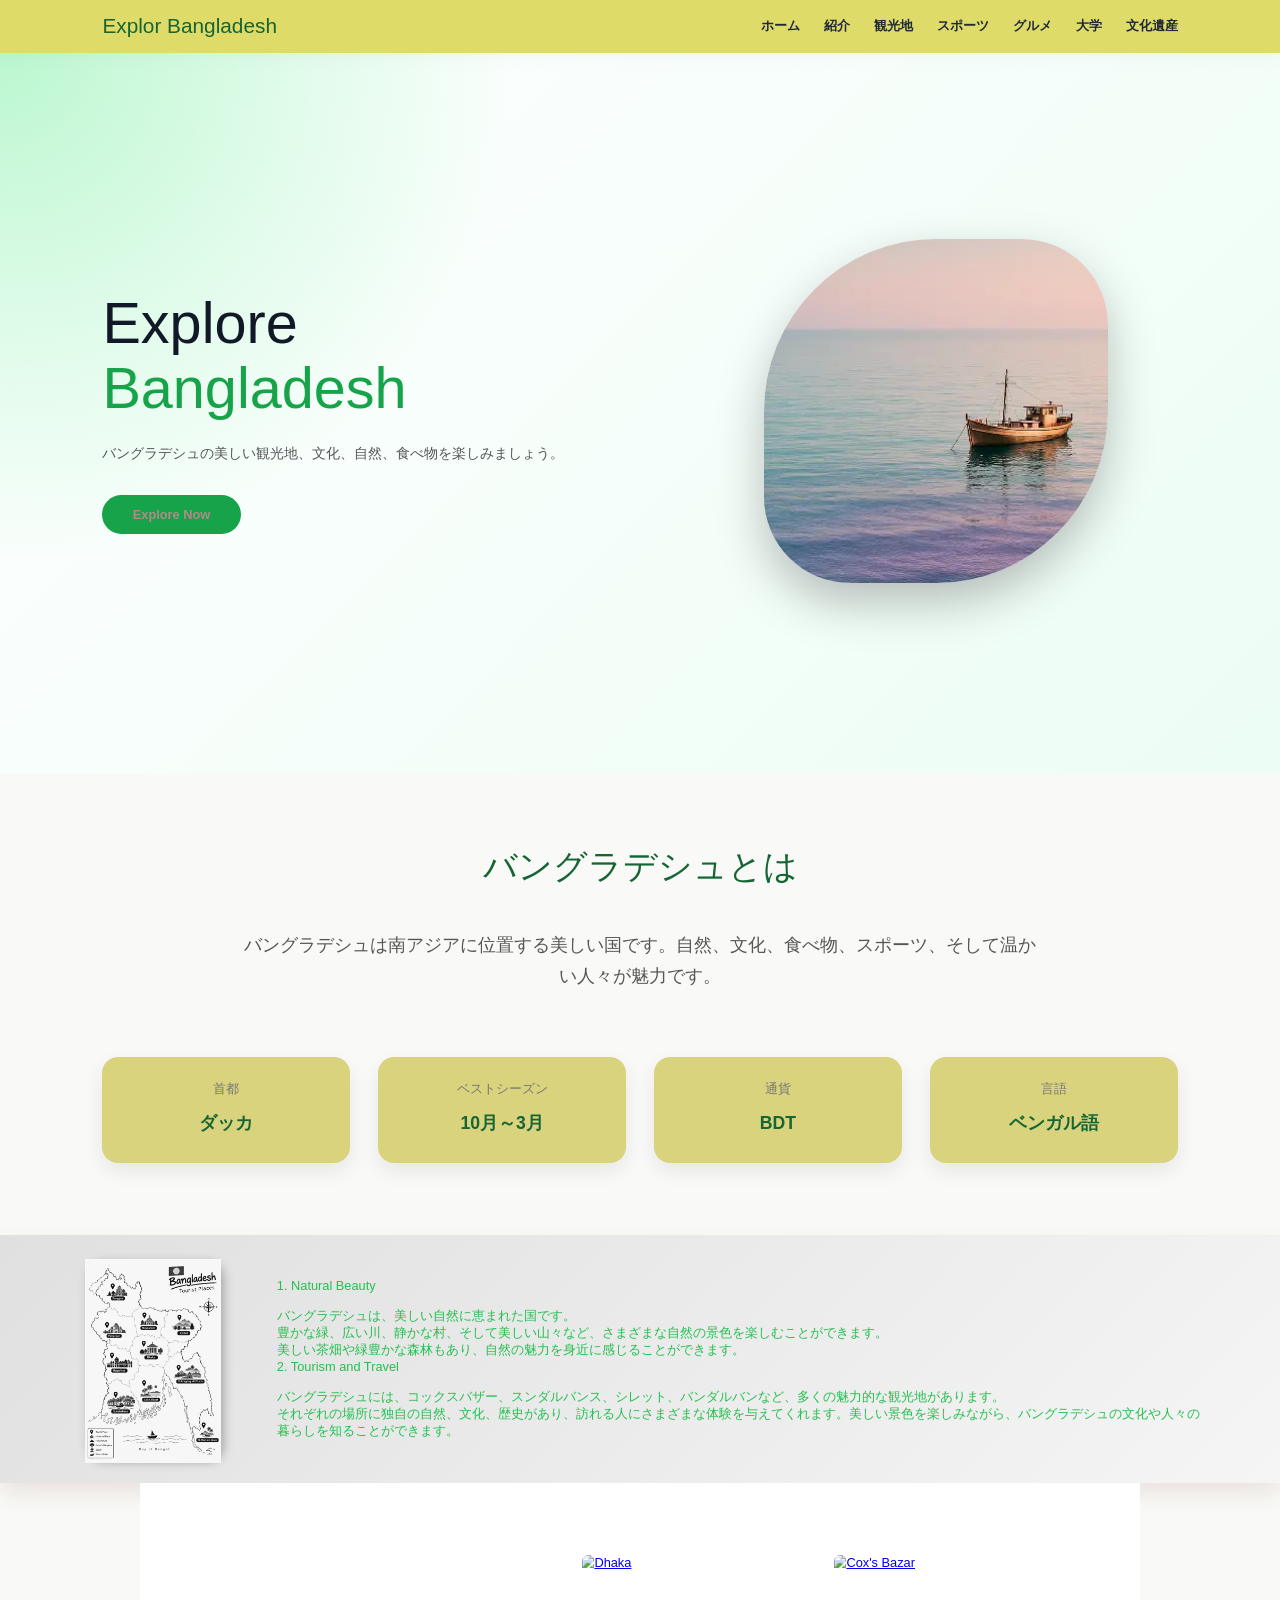
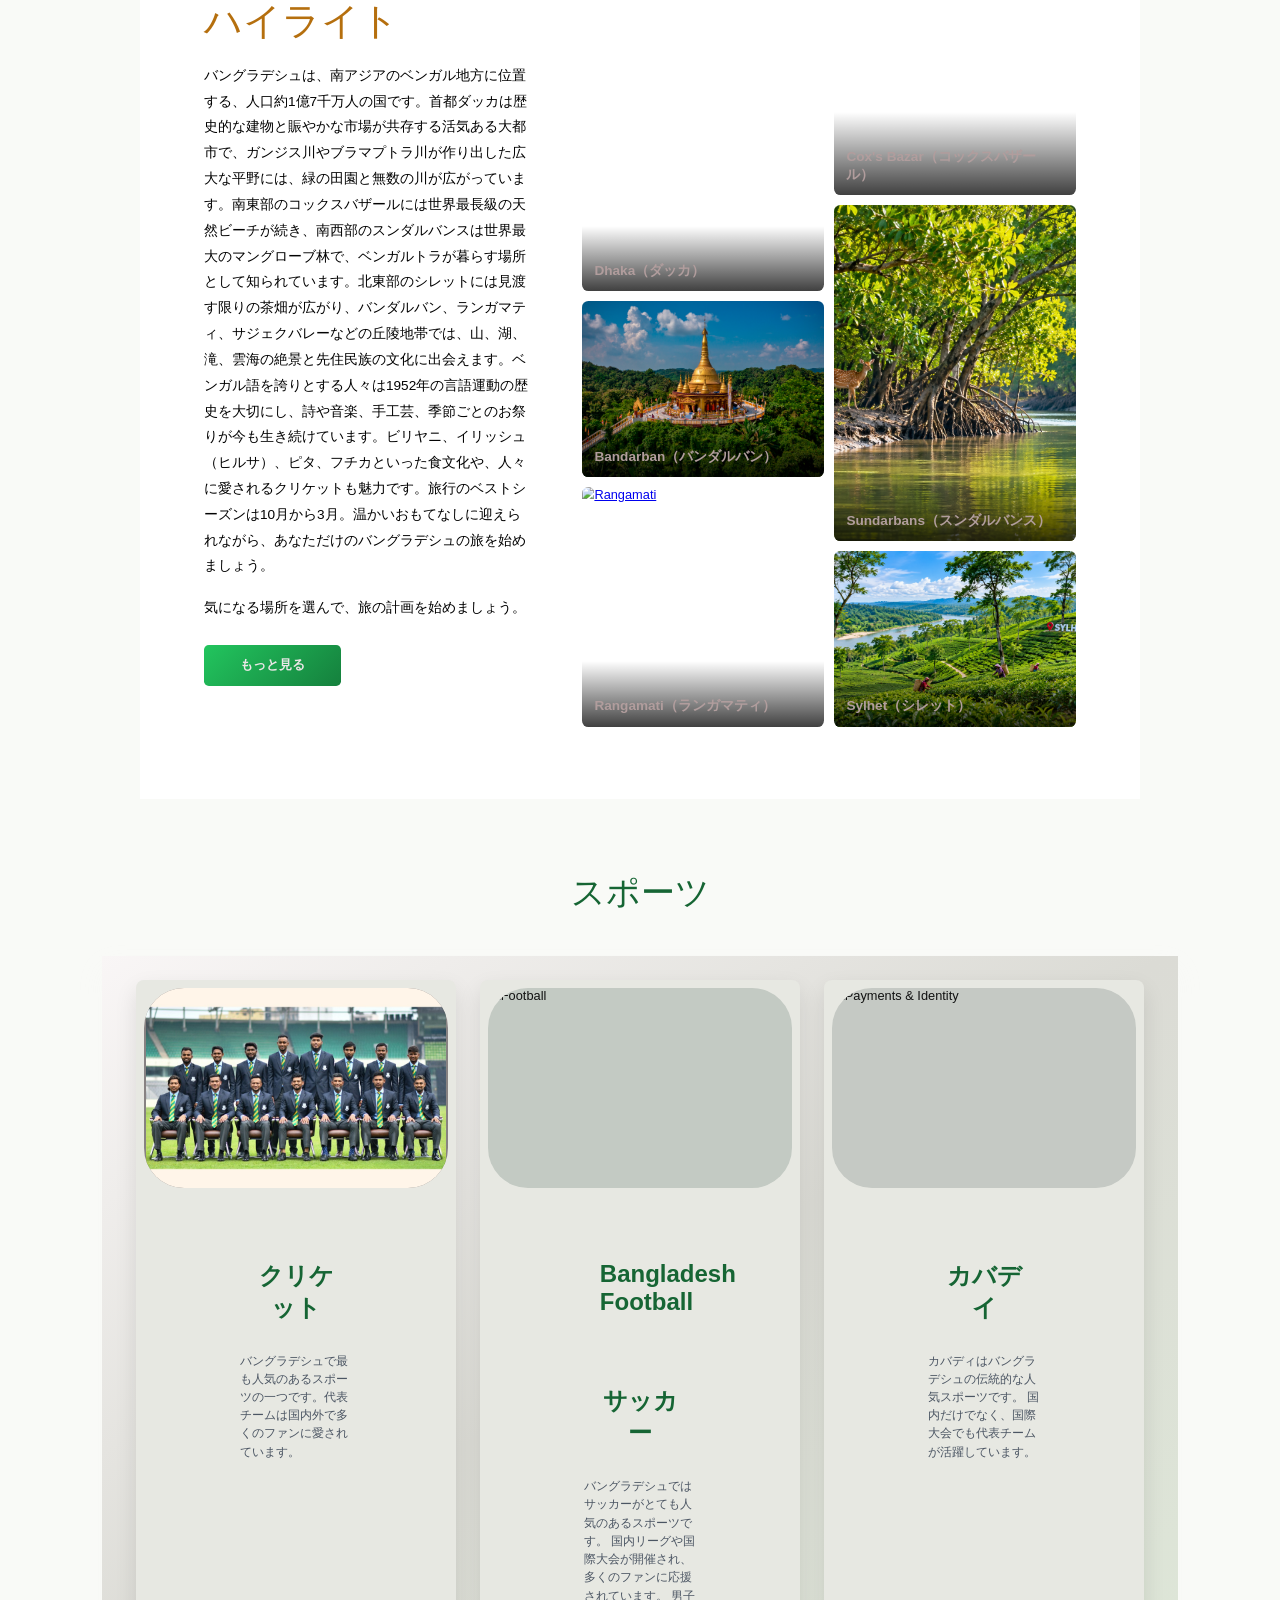
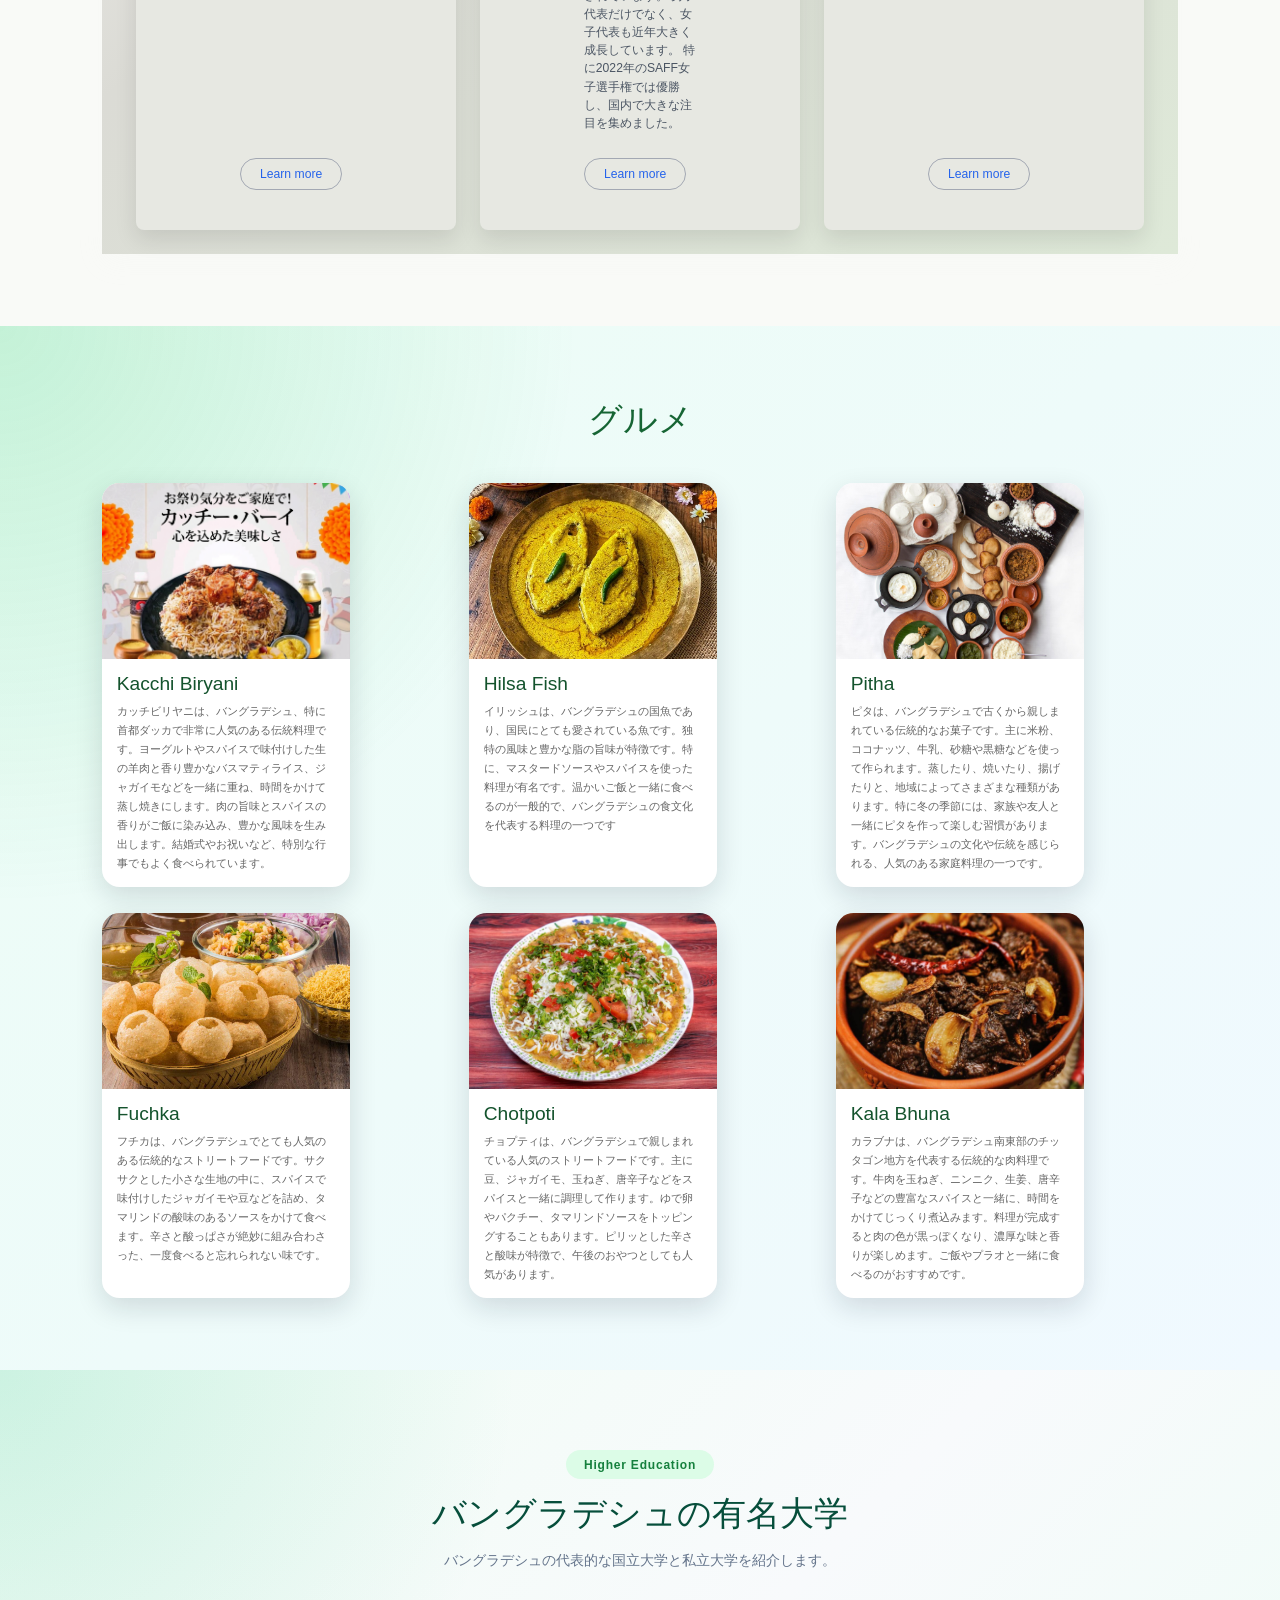
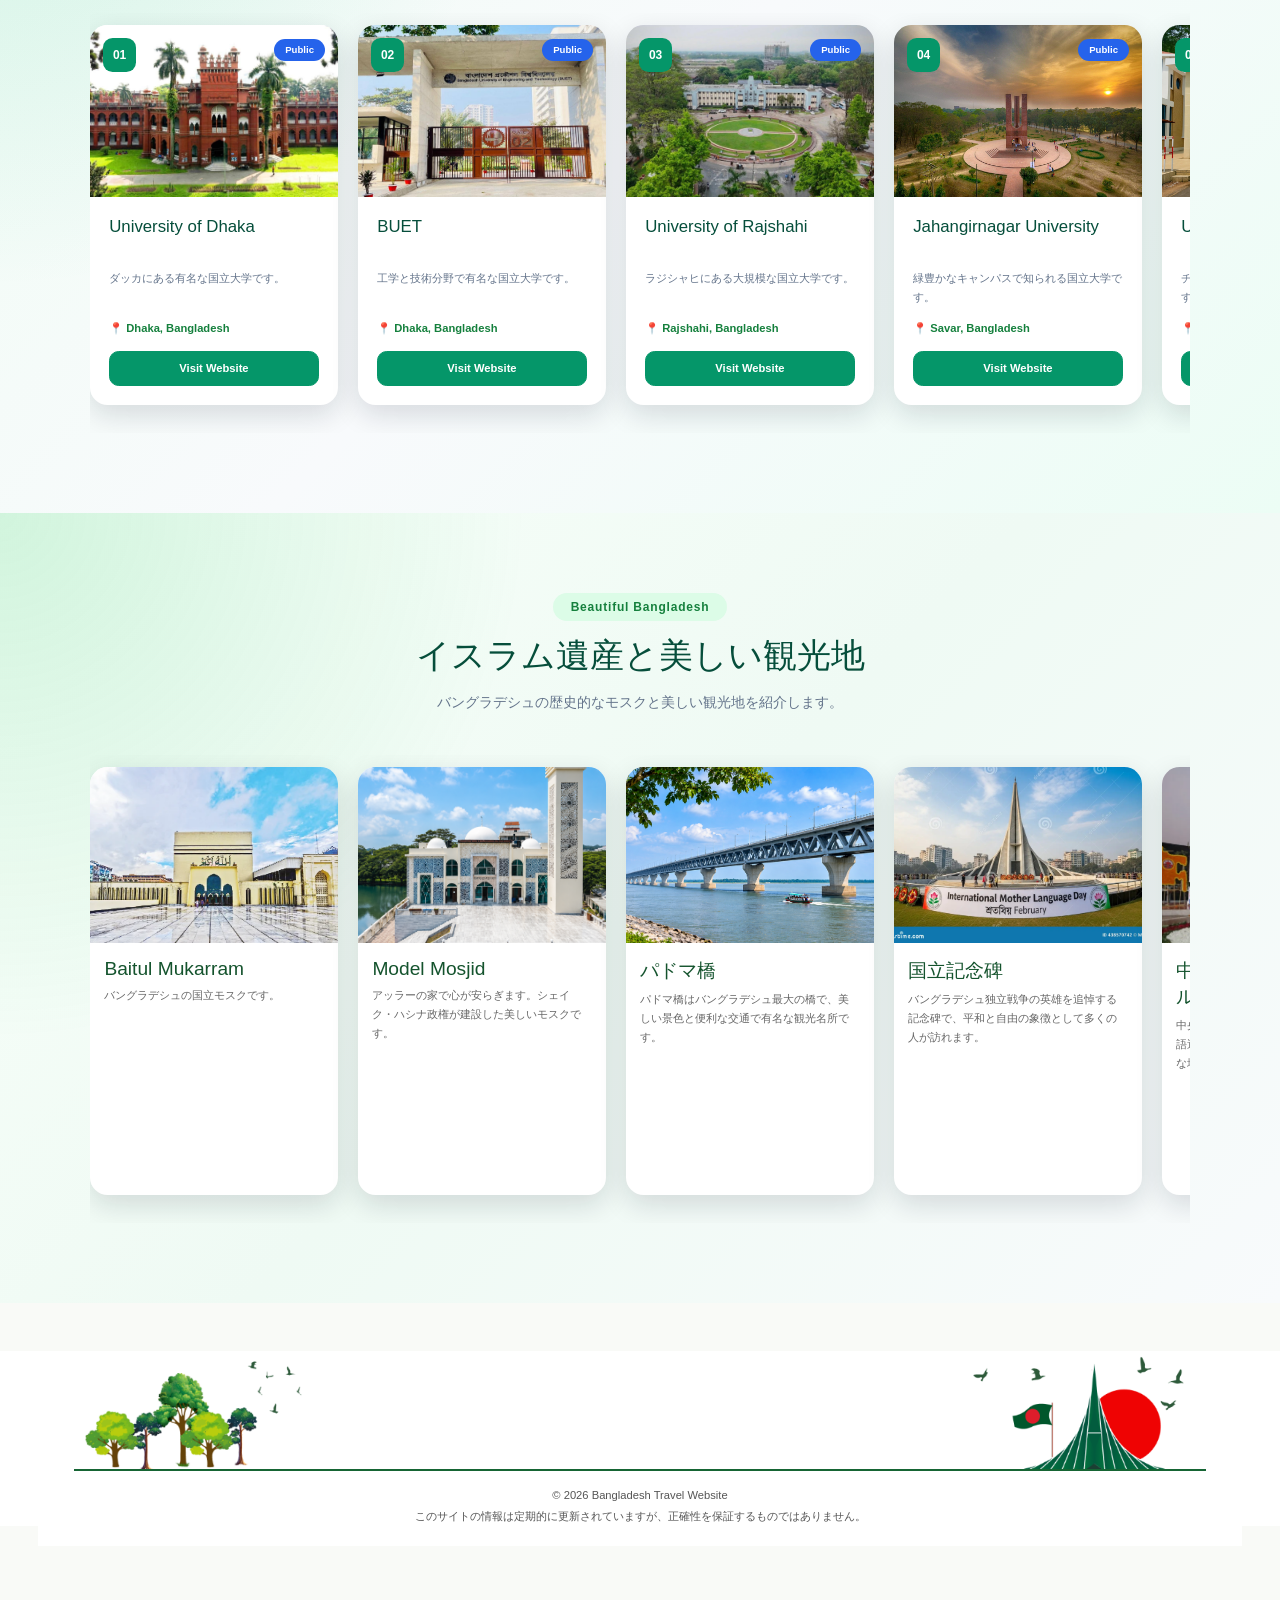
==== commit a7069ab6: "food section e tezt add koreci" ====
--- a/index.html
+++ b/index.html
@@ -75,22 +75,9 @@
 
     <!-- বামের অংশ: শিরোনাম, লেখা, বাটন -->
     <div class="gallery-text">
-        <h2>ハイライト</h2>
-<<<<<<< HEAD
+        <h2 class="hi">ハイライト</h2>
             <p>バングラデシュは、南アジアのベンガル地方に位置する、人口約1億7千万人の国です。首都ダッカは歴史的な建物と賑やかな市場が共存する活気ある大都市で、ガンジス川やブラマプトラ川が作り出した広大な平野には、緑の田園と無数の川が広がっています。南東部のコックスバザールには世界最長級の天然ビーチが続き、南西部のスンダルバンスは世界最大のマングローブ林で、ベンガルトラが暮らす場所として知られています。北東部のシレットには見渡す限りの茶畑が広がり、バンダルバン、ランガマティ、サジェクバレーなどの丘陵地帯では、山、湖、滝、雲海の絶景と先住民族の文化に出会えます。ベンガル語を誇りとする人々は1952年の言語運動の歴史を大切にし、詩や音楽、手工芸、季節ごとのお祭りが今も生き続けています。ビリヤニ、イリッシュ（ヒルサ）、ピタ、フチカといった食文化や、人々に愛されるクリケットも魅力です。旅行のベストシーズンは10月から3月。温かいおもてなしに迎えられながら、あなただけのバングラデシュの旅を始めましょう。</p>
 <p>気になる場所を選んで、旅の計画を始めましょう。</p>
-=======
-        <p>Explore Bangladeshバングラデシュの観光地
-
-バングラデシュは、美しい自然と豊かな文化に恵まれた魅力的な国です。国内には、ダッカ、コックスバザー、バンダルバン、スンダルバンスなど、たくさんの魅力的な観光地があります。それぞれの地域には独自の自然や文化があり、訪れる人にさまざまな楽しみを与えてくれます。
-
-美しい海岸や広大なビーチ、緑豊かな山々、自然が残る森林など、地域によってさまざまな景色を見ることができます。特にコックスバザーの美しい海岸やスンダルバンスの豊かな自然は、バングラデシュを代表する観光地として知られています。
-
-また、歴史的な建物や寺院などもあり、自然だけでなく、バングラデシュの文化や歴史も楽しむことができます。
-
-自然の美しさと独自の文化を一緒に体験できることが、バングラデシュの大きな魅力です。</p>
-        <p>気になる場所を選んで、旅の計画を始めましょう。</p>
->>>>>>> b681c88bfb0027c779fc8a505701179a926e46ec
         <a href="#food" class="gallery-btn">もっと見る</a>
     </div>
 
@@ -162,18 +149,14 @@
       <img src="./img/FootBall.jpg" alt="Football">
     </div>
     <div class="card-content">
-<<<<<<< HEAD
       <h3 class="card-title">Bangladesh Football</h3>
       <p class="card-description">
-        Lorem ipsum dolor sit amet consectetur adipisicing elit. Quasi unde accusamus laudantium accusantium, odit tempore.
-=======
-      <h3 class="card-title">サッカー</h3>
+        <h3 class="card-title">サッカー</h3>
       <p class="card-description">
         バングラデシュではサッカーがとても人気のあるスポーツです。
         国内リーグや国際大会が開催され、多くのファンに応援されています。
         男子代表だけでなく、女子代表も近年大きく成長しています。
         特に2022年のSAFF女子選手権では優勝し、国内で大きな注目を集めました。
->>>>>>> b681c88bfb0027c779fc8a505701179a926e46ec
       </p>
       <a href="#" class="card-button">Learn more</a>
     </div>
@@ -202,23 +185,49 @@
     <div class="cards">
 
         <!-- খাবারের কার্ড ১: বিরিয়ানি -->
-        <div class="card"><img src="img/kacci_bhai_biriyani.jpg" alt="Biryani"><h3>Biryani</h3></div>
-
-        <!-- খাবারের কার্ড ২: ইলিশ মাছ -->
-        <div class="card"><img src="img/Hilsa Fish.jpg" alt="Hilsa Fish"><h3>Hilsa Fish</h3></div>
-
-        <!-- খাবারের কার্ড ৩: পিঠা -->
-        <div class="card"><img src="img/pitha.jpg" alt="Pitha"><h3>Pitha</h3></div>
-
-        <!-- খাবারের কার্ড ৪: ফুচকা -->
-        <div class="card"><img src="img/fuchka.jpg" alt="Fuchka"><h3>Fuchka</h3></div>
-
-        <!-- খাবারের কার্ড ৫: চটপটি -->
-        <div class="card"><img src="img/chotpoti.jpg" alt="Chotpoti"><h3>Chotpoti</h3></div>
-
-        <!-- খাবারের কার্ড ৬: কালা ভুনা -->
-        <div class="card"><img src="img/kalabhuna.jpg" alt="Kala Bhuna"><h3>Kala Bhuna</h3></div>
-
+<article class="heritage-slide-card">
+            <img src="./img/kacci_bhai_biriyani.jpg" alt="Model Mosjid">
+            <div class="heritage-slide-text">
+                <h3>Kacchi Biryani</h3>
+                <p>カッチビリヤニは、バングラデシュ、特に首都ダッカで非常に人気のある伝統料理です。ヨーグルトやスパイスで味付けした生の羊肉と香り豊かなバスマティライス、ジャガイモなどを一緒に重ね、時間をかけて蒸し焼きにします。肉の旨味とスパイスの香りがご飯に染み込み、豊かな風味を生み出します。結婚式やお祝いなど、特別な行事でもよく食べられています。</p>
+            </div>
+        </article>
+<article class="heritage-slide-card">
+            <img src="./img/Hilsa Fish.jpg" alt="Model Mosjid">
+            <div class="heritage-slide-text">
+                <h3>Hilsa Fish</h3>
+                <p>イリッシュは、バングラデシュの国魚であり、国民にとても愛されている魚です。独特の風味と豊かな脂の旨味が特徴です。特に、マスタードソースやスパイスを使った料理が有名です。温かいご飯と一緒に食べるのが一般的で、バングラデシュの食文化を代表する料理の一つです</p>
+            </div>
+        </article>
+<article class="heritage-slide-card">
+            <img src="./img/pitha.jpg" alt="Model Mosjid">
+            <div class="heritage-slide-text">
+                <h3>Pitha</h3>
+                <p>ピタは、バングラデシュで古くから親しまれている伝統的なお菓子です。主に米粉、ココナッツ、牛乳、砂糖や黒糖などを使って作られます。蒸したり、焼いたり、揚げたりと、地域によってさまざまな種類があります。特に冬の季節には、家族や友人と一緒にピタを作って楽しむ習慣があります。バングラデシュの文化や伝統を感じられる、人気のある家庭料理の一つです。</p>
+            </div>
+        </article>
+<article class="heritage-slide-card">
+            <img src="./img/Fuchka.jpg" alt="Model Mosjid">
+            <div class="heritage-slide-text">
+                <h3>Fuchka</h3>
+                <p>フチカは、バングラデシュでとても人気のある伝統的なストリートフードです。サクサクとした小さな生地の中に、スパイスで味付けしたジャガイモや豆などを詰め、タマリンドの酸味のあるソースをかけて食べます。辛さと酸っぱさが絶妙に組み合わさった、一度食べると忘れられない味です。</p>
+            </div>
+        </article>
+<article class="heritage-slide-card">
+            <img src="./img/chotpoti.jpg" alt="Model Mosjid">
+            <div class="heritage-slide-text">
+                <h3>Chotpoti</h3>
+                <p>チョプティは、バングラデシュで親しまれている人気のストリートフードです。主に豆、ジャガイモ、玉ねぎ、唐辛子などをスパイスと一緒に調理して作ります。ゆで卵やパクチー、タマリンドソースをトッピングすることもあります。ピリッとした辛さと酸味が特徴で、午後のおやつとしても人気があります。</p>
+            </div>
+        </article>
+
+<article class="heritage-slide-card">
+            <img src="./img/kalabhuna.jpg" alt="Model Mosjid">
+            <div class="heritage-slide-text">
+                <h3>Kala Bhuna</h3>
+                <p>カラブナは、バングラデシュ南東部のチッタゴン地方を代表する伝統的な肉料理です。牛肉を玉ねぎ、ニンニク、生姜、唐辛子などの豊富なスパイスと一緒に、時間をかけてじっくり煮込みます。料理が完成すると肉の色が黒っぽくなり、濃厚な味と香りが楽しめます。ご飯やプラオと一緒に食べるのがおすすめです。</p>
+            </div>
+        </article>
     </div>
 </section>
 <!-- ========== বিশ্ববিদ্যালয় সেকশন (পাশে স্ক্রল হওয়া স্লাইডার) ========== -->
--- a/style.css
+++ b/style.css
@@ -1,1289 +1,1284 @@
-/*
- ================= সাধারণ সেটিং ================= */
-* body{
-  zoom: 80%;
-}
-* {
-  font: 1em sans-serif;
-}
-
- * {
-  margin: 0;
-  padding: 0;
-  box-sizing: border-box;
-  font-family: "Segoe UI", sans-serif;
-} /* সব জায়গার ফাঁকা জায়গা শূন্য */
-html {
-  scroll-behavior: smooth;
-} /* মেনুতে ক্লিক করলে নরম স্ক্রল */
-body {
-  background: hwb(80 97% 2%);
-  color: #24bf50;
-  overflow-x: hidden;
-} /* পাশে স্ক্রল বন্ধ */
-img {
-  max-width: 100%;
-} /* ছবি স্ক্রিনের বাইরে যাবে না */
-:root {
-  --w: 310px;
-} /* স্লাইডার কার্ডের চওড়া (মোবাইলে ছোট হবে) */
-
-/* ================= নেভবার ================= */
-nav {
-  width: 100%;
-  padding: 18px 8%;
-  display: flex;
-  justify-content: space-between;
-  align-items: center;
-  background: rgba(220, 216, 93, 0.92);
-  backdrop-filter: blur(12px);
-  position: sticky;
-  top: 0;
-  z-index: 1000;
-  box-shadow: 0 5px 20px rgba(158, 148, 148, 0.08);
-}
-nav h2 {
-  color: #166534;
-  font-size: 26px;
-} /* লোগো লেখা */
-nav ul {
-  list-style: none;
-  display: flex;
-  gap: 30px;
-} /* মেনু এক লাইনে */
-nav a {
-  text-decoration: none;
-  color: #1f2937;
-  font-weight: bold;
-}
-nav a:hover {
-  color: #16a34a;
-}
-
-/* ================= হিরো (প্রথম বড় ব্যানার) ================= */
-.hero {
-  min-height: 100vh;
-  padding: 80px 8%;
-  display: flex;
-  align-items: center;
-  justify-content: space-between;
-  
-  background:
-    radial-gradient(circle at top left, #bbf7d0, transparent 35%),
-    linear-gradient(135deg, #fff, #ecfdf5);
-}
-.hero-left {
-  width: 50%;
-} /* বামে লেখা */
-.hero-left h1 {
-  font-size: 72px;
-  line-height: 1.1;
-  color: #111827;
-}
-.hero-left h1 span {
-  color: #16a34a;
-}
-.hero-left p {
-  margin-top: 25px;
-  font-size: 18px;
-  line-height: 1.8;
-  color: #555;
-}
-.hero-btn,
-.visit-btn {
-  display: inline-block;
-  background: #16a34a;
-  color: #b38a8a;
-  text-decoration: none;
-  font-weight: bold;
-  transition: 0.3s;
-} /* দুই ধরনের বাটন একসাথে */
-.hero-btn {
-  margin-top: 35px;
-  padding: 15px 38px;
-  border-radius: 50px;
-}
-.visit-btn {
-  padding: 15px 35px;
-  border-radius: 40px;
-}
-.hero-btn:hover,
-.visit-btn:hover {
-  background: #15803d;
-  transform: translateY(-4px);
-}
-.hero-right {
-  width: 45%;
-  display: flex;
-  justify-content: center;
-  align-items: center;
-} /* ডানে ছবি */
-.hero-right img {
-  width: 430px;
-  height: 430px;
-  object-fit: cover;
-  border-radius: 50% 25% 50% 25%;
-  box-shadow: 0 25px 60px rgba(0, 0, 0, 0.25);
-  animation: floatImg 4s ease-in-out infinite;
-}
-@keyframes floatImg {
-  0%,
-  100% {
-    transform: translateY(0);
-  }
-  50% {
-    transform: translateY(-18px);
-  }
-} /* ছবি ওঠানামা */
-
-/* ================= সেকশনের সাধারণ মাপ ও শিরোনাম ================= */
-.about,
-.highlights,
-.place {
-  padding: 90px 8%;
-}
-.about,
-.about h2,
-.highlights h2,
-.place h2,
-.place h1 {
-  text-align: center;
-}
-.about h2,
-.highlights h2,
-.place h2,
-.place h1 {
-  font-size: 42px;
-  color: #166534;
-  margin-bottom: 50px;
-}
-
-/* ================= পরিচিতি + ৪টা তথ্য বক্স ================= */
-.about p {
-  max-width: 1000px;
-  margin: auto;
-  font-size: 22px;
-  line-height: 1.8;
-  color: #555;
-}
-.info-boxes {
-  margin-top: 80px;
-  display: grid;
-  grid-template-columns: repeat(4, 1fr);
-  gap: 35px;
-}
-.info-card {
-  background: #d9d37e;
-  padding: 30px;
-  border-radius: 20px;
-  box-shadow: 0 10px 25px rgba(0, 0, 0, 0.08);
-  transition: 0.4s;
-}
-.info-card:hover {
-  transform: translateY(-10px);
-  box-shadow: 0 18px 35px rgba(0, 0, 0, 0.18);
-}
-.info-card h4 {
-  color: #777;
-  margin-bottom: 12px;
-}
-.info-card p {
-  font-size: 22px;
-  font-weight: bold;
-  color: #166534;
-}
-
-/* ================= ハイライト গ্যালারি (বামে লেখা, ডানে ছবি) ================= */
-.gallery-section {
-  display: grid;
-  grid-template-columns: 1fr 1.5fr;
-  gap: 60px;
-  align-items: center;
-  max-width: 1250px;
-  margin: auto;
-  padding: 90px 5%;
-} /* বামে লেখা, ডানে ছবি */
-.gallery-text h2 {
-  margin-bottom: 20px;
-  color: #b56f0e;
-  font-size: 48px;
-  text-align: left;
-} /* শিরোনাম */
-.gallery-text p {
-  margin-bottom: 20px;
-  color: #020202;
-  font-size: 17px;
-  line-height: 1.9;
-} /* বর্ণনা */
-.gallery-btn {
-  display: inline-block;
-  margin-top: 10px;
-  padding: 15px 45px;
-  border-radius: 6px;
-  background: linear-gradient(135deg, #22c55e, #15803d);
-  color: #ebe7e7;
-  text-decoration: none;
-  font-weight: 700;
-  transition: 0.3s;
-} /* গ্রেডিয়েন্ট বাটন */
-.gallery-btn:hover {
-  transform: translateY(-4px);
-  box-shadow: 0 12px 25px rgba(22, 163, 74, 0.35);
-}
-.gallery-grid {
-  display: flex;
-  gap: 12px;
-} /* দুই কলাম পাশাপাশি */
-.gallery-col {
-  flex: 1;
-  display: flex;
-  flex-direction: column;
-  gap: 12px;
-} /* প্রতি কলামে ছবি উপর-নিচে */
-.gallery-item {
-  position: relative;
-  display: block;
-  border-radius: 8px;
-  overflow: hidden;
-} /* ছোট গোল কোণ */
-.gallery-item img {
-  width: 100%;
-  height: 100%;
-  display: block;
-  object-fit: cover;
-  transition: 0.6s;
-}
-.gallery-item:hover img {
-  transform: scale(1.08);
-} /* হোভারে ছবি বড় */
-.gallery-item span {
-  position: absolute;
-  left: 0;
-  right: 0;
-  bottom: 0;
-  padding: 45px 16px 14px;
-  background: linear-gradient(transparent, rgba(0, 0, 0, 0.75));
-  color: #b19d9d;
-  font-size: 17px;
-  font-weight: 700;
-} /* ছবির নিচের নাম */
-.gallery-item.tall {
-  height: 420px;
-} /* লম্বা ছবি */
-.gallery-item.medium {
-  height: 300px;
-} /* মাঝারি ছবি */
-.gallery-item.short {
-  height: 220px;
-} /* ছোট ছবি */
-
-/* bangladesh border map */
-
-.main {
-  background: linear-gradient(135deg, #E0E0E0, #F5F5F5);;
-   box-shadow: 0 12px 28px rgba(91, 15, 15, 0.1);
-  display: flex;
-  align-items: center;
-  padding: 30px 6%;
-  justify-content: center;
-  gap: 70px;
-  
-}
-
-.img {
-  width: 170px;
-  height: 250px;
-  object-fit: cover;
-  border-radius: 20px;
-  box-shadow: 4px 4px 12px #aaa;
-  flex-shrink: 0;
-  margin-left:10px;
-  /* gap: 30px; */
-}
-
-.hilt {
-  font-weight: initial;
-  text-align: left;
-}
-
-
-
-/* ================= কার্ড (খাবারের জন্য) ================= */
-.cards {
-  display: grid;
-  grid-template-columns: repeat(3, 1fr);
-  gap: 30px;
-} /* ৩ কলাম */
-.card {
-  position: relative;
-  min-height: 260px;
-  background: #fff;
-  border-radius: 26px;
-  overflow: hidden;
-  text-decoration: none;
-  color: #111;
-  box-shadow: 0 12px 28px rgba(0, 0, 0, 0.1);
-  transition: 0.4s;
-}
-.card:hover {
-  transform: translateY(-12px);
-  box-shadow: 0 22px 45px rgba(0, 0, 0, 0.2);
-}
-.card img {
-  width: 100%;
-  height: 260px;
-  display: block;
-  object-fit: cover;
-  transition: 0.5s;
-}
-.card:hover img {
-  transform: scale(1.08);
-}
-.card h3 {
-  text-align: center;
-  padding: 20px;
-  color: #f0f1f0;
-  font-size: 24px;
-}
-.card-body {
-  position: absolute;
-  left: 0;
-  right: 0;
-  bottom: 0;
-  padding: 25px;
-  background: linear-gradient(transparent, rgba(0, 0, 0, 0.75));
-  color: #fff;
-} /* ছবির উপরের লেখা */
-.card-body h3 {
-  color: #fff;
-  font-size: 24px;
-  margin-bottom: 8px;
-  padding: 0;
-  text-align: left;
-}
-.card-body p {
-  color: #e5e7eb;
-  font-size: 15px;
-  line-height: 1.6;
-}
-
-/* ================= খেলার কার্ড (ফিকে বক্স + আউটলাইন বাটন) ================= */
-
-.card-container {
-  display: flex;
-  gap: 30px;
-  justify-content: center;
-  padding: 30px;
-  flex-wrap: wrap; /* 画面幅が狭いときに折返す */
-  background: linear-gradient(145deg, #f9f6f6 0%, #dbdbd5 45%, #dee9d8 100%);
-  box-shadow: 0 12px 32px rgba(239, 240, 240, 0.08);
-  
-}
-
-
-
-/* カード全体のスタイル */
-.card {
-  background-color: #e7e8e2; /* カード背景色（薄いグレー） */
-  border-radius: 10px; /* 角丸設定 */
-  width: 400px;
-  padding: 10px;
-  box-sizing: border-box;
-  display: flex;
-  flex-direction: column;
-}
-
-/* 画像エリアの設定 */
-.card-image {
-  width: 100%;
-  height: 250px;
-  border-radius: 50px;
-  display: flex;
-  align-items: center;
-  justify-content: center;
-  overflow: hidden;
-  margin-bottom: 30px;
-}
-
-/* 画像エリアの背景色（各カードごとに設定） */
-.bg-gray {
-  background-color: #878282;
-}
-
-.bg-yellow {
-  background-color: rgb(195, 202, 195);
-}
-
-.bg-blue {
-  background-color: #c5c9c4;
-}
-
-.card-image img {
-<<<<<<< HEAD
-  max-width: 100%;
-  max-height: 80%;
-  object-fit: cover;
-=======
-<<<<<<< HEAD
-  max-width:%;
-  max-height:%;
-  object-fit:contain;
-=======
-  max-width: 0%;
-  max-height: 80%;
-  object-fit: contain;
->>>>>>> c11e90e354b3916e504f4d2b6d94f48c5f0d09f5
->>>>>>> b681c88bfb0027c779fc8a505701179a926e46ec
-}
-
-/* カードのコンテンツ・テキスト関係 */
-.card-content {
-  display: flex;
-  flex-direction: column;
-  flex-grow: 1; /* 下部のボタン位置を揃える */
-}
-
-.card-title {
-  font-size: 1.5rem;
-  font-weight: 600;
-  color: #9b9fa5;
-  margin: 0 0 16px 0;
-}
-
-.card-description {
-  font-size: 0.95rem;
-  color: #4b5563;
-  line-height: 1.5;
-  margin: 0 0 32px 0;
-  flex-grow: 1; /* 内容の長さに寄らずボタンを下に配置 */
-}
-
-/* ボタンのスタイル */
-.card-button {
-  display: inline-block;
-  text-align: center;
-  padding: 10px 24px;
-  border: 1.5px solid #a3a8b3;
-  color: #2563eb;
-  border-radius: 50px; /* カプセル型の角丸 */
-  text-decoration: none;
-  font-weight: 500;
-  font-size: 0.95rem;
-  align-self: flex-start; /* 左寄せ */
-  transition: all 0.2s ease;
-}
-
-/* ボタンホバー時 */
-.card-button:hover {
-  background-color: #2563eb;
-  color: #ffffff;
-}
-
-/* ================= খাবার সেকশন (সবুজ ব্যাকগ্রাউন্ড + স্লাইড অ্যানিমেশন) ================= */
-.place {
-  background:
-    radial-gradient(
-      circle at top left,
-      rgba(34, 197, 94, 0.2),
-      transparent 35%
-    ),
-    linear-gradient(135deg, #ecfdf5, #f0f9ff);
-}
-.place .cards {
-  gap: 32px;
-}
-.place .card {
-  height: 285px;
-  border-radius: 30px;
-  box-shadow: 0 18px 40px rgba(0, 0, 0, 0.18);
-  opacity: 0;
-  transition: 0.5s;
-}
-.place .card:nth-child(odd) {
-  animation: slideLeft 1s ease forwards;
-} /* বেজোড় কার্ড বাম থেকে আসে */
-.place .card:nth-child(even) {
-  animation: slideRight 1s ease forwards;
-} /* জোড় কার্ড ডান থেকে আসে */
-.place .card:nth-child(1) {
-  animation-delay: 0.2s;
-}
-.place .card:nth-child(2) {
-  animation-delay: 0.5s;
-}
-.place .card:nth-child(3) {
-  animation-delay: 0.8s;
-}
-.place .card:nth-child(4) {
-  animation-delay: 1.1s;
-}
-.place .card:nth-child(5) {
-  animation-delay: 1.4s;
-}
-.place .card:nth-child(6) {
-  animation-delay: 1.7s;
-}
-.place .card img {
-  height: 100%;
-  transition: 0.7s;
-}
-.place .card::after {
-  content: "";
-  position: absolute;
-  inset: 0;
-  background: linear-gradient(
-    to top,
-    rgba(0, 0, 0, 0.85),
-    rgba(0, 0, 0, 0.2),
-    transparent
-  );
-} /* ছবির নিচে কালো ছায়া */
-.place .card > h3 {
-  position: absolute;
-  left: 0;
-  right: 0;
-  bottom: 0;
-  z-index: 2;
-  color: #fff;
-} /* খাবারের নাম ছবির উপরে */
-.place .card:hover {
-  transform: translateY(-15px) scale(1.04);
-  box-shadow: 0 28px 60px rgba(22, 163, 74, 0.35);
-}
-.place .card:hover img {
-  transform: scale(1.15);
-}
-@keyframes slideLeft {
-  from {
-    opacity: 0;
-    transform: translateX(-120px) scale(0.95);
-  }
-  to {
-    opacity: 1;
-    transform: none;
-  }
-}
-@keyframes slideRight {
-  from {
-    opacity: 0;
-    transform: translateX(120px) scale(0.95);
-  }
-  to {
-    opacity: 1;
-    transform: none;
-  }
-}
-
-/* ================= ডিটেইল পেজ (dhaka.html, cox.html ইত্যাদি) ================= */
-.banner {
-  text-align: center;
-  padding: 70px 20px 40px;
-}
-.banner h1 {
-  font-size: 50px;
-  color: #166534;
-  margin-bottom: 15px;
-}
-.banner p {
-  color: #666;
-  font-size: 18px;
-}
-.hero-card {
-  width: 90%;
-  max-width: 1200px;
-  margin: 70px auto;
-  display: flex;
-  align-items: center;
-  background: #fff;
-  border-radius: 35px;
-  overflow: hidden;
-  box-shadow: 0 20px 45px rgba(0, 0, 0, 0.15);
-}
-.hero-card img {
-  width: 45%;
-  height: 420px;
-  object-fit: cover;
-}
-.hero-text {
-  width: 55%;
-  padding: 60px;
-}
-.hero-text h1 {
-  font-size: 52px;
-  color: #166534;
-  margin-bottom: 20px;
-}
-.hero-text p {
-  font-size: 18px;
-  line-height: 1.9;
-  color: #555;
-  margin-bottom: 30px;
-}
-.dhaka-cards,
-.cox-cards {
-  width: 90%;
-  max-width: 1200px;
-  margin: 60px auto;
-  display: flex;
-  flex-direction: column;
-  gap: 35px;
-} /* কার্ড উপর-নিচে */
-.dhaka-card,
-.cox-card {
-  display: flex;
-  align-items: center;
-  background: #fff;
-  border-radius: 25px;
-  overflow: hidden;
-  box-shadow: 0 15px 35px rgba(0, 0, 0, 0.12);
-  transition: 0.4s;
-}
-.dhaka-card:nth-child(even),
-.cox-card:nth-child(even) {
-  flex-direction: row-reverse;
-} /* জোড় কার্ডে ছবি ডানে */
-.cox-card:hover {
-  transform: translateY(-10px);
-  box-shadow: 0 20px 45px rgba(0, 0, 0, 0.18);
-}
-.dhaka-card img,
-.cox-card img {
-  width: 42%;
-  height: 270px;
-  object-fit: cover;
-}
-.card-content,
-.cox-content {
-  width: 58%;
-  padding: 40px;
-}
-.card-content h3,
-.cox-content h3 {
-  font-size: 30px;
-  color: #166534;
-  margin-bottom: 15px;
-}
-.cox-content p {
-  font-size: 17px;
-  line-height: 1.8;
-  color: #555;
-}
-
-/* ================= দুই স্লাইডারের সাধারণ স্টাইল (বিশ্ববিদ্যালয় + ঐতিহ্য) ================= */
-.heritage-slider-section,
-.university-section {
-  padding: 100px 7%;
-  overflow: hidden;
-}
-.heritage-slider-section {
-  background:
-    radial-gradient(
-      circle at top left,
-      rgba(34, 197, 94, 0.18),
-      transparent 35%
-    ),
-    linear-gradient(135deg, #f8fff9, #effaf4, #f8fafc);
-}
-.university-section {
-  background:
-    radial-gradient(
-      circle at top left,
-      rgba(16, 185, 129, 0.16),
-      transparent 35%
-    ),
-    linear-gradient(135deg, #f0fdf4, #f8fafc, #ecfdf5);
-}
-
-/* শিরোনাম অংশ */
-.heritage-slider-heading,
-.university-heading {
-  max-width: 850px;
-  margin: 0 auto 50px;
-  text-align: center;
-}
-.heritage-slider-heading span,
-.university-heading span {
-  display: inline-block;
-  padding: 9px 22px;
-  margin-bottom: 16px;
-  border-radius: 50px;
-  background: #dcfce7;
-  color: #15803d;
-  font-size: 15px;
-  font-weight: 700;
-  letter-spacing: 1px;
-}
-.heritage-slider-heading h2,
-.university-heading h2 {
-  margin-bottom: 15px;
-  color: #064e3b;
-  font-size: 42px;
-}
-.heritage-slider-heading p,
-.university-heading p {
-  color: #64748b;
-  font-size: 17px;
-  line-height: 1.8;
-}
-
-/* পাশে স্ক্রল হওয়া লাইন */
-.heritage-slider,
-.university-slider {
-  display: flex;
-  gap: 25px;
-  overflow-x: auto;
-  padding: 15px 8px 35px;
-  scroll-snap-type: x mandatory;
-  scroll-behavior: smooth;
-}
-.heritage-slider::-webkit-scrollbar,
-.university-slider::-webkit-scrollbar {
-  height: 10px;
-}
-.heritage-slider::-webkit-scrollbar-track,
-.university-slider::-webkit-scrollbar-track {
-  background: #d1fae5;
-  border-radius: 30px;
-}
-.heritage-slider::-webkit-scrollbar-thumb,
-.university-slider::-webkit-scrollbar-thumb {
-  background: linear-gradient(90deg, #059669, #22c55e);
-  border-radius: 30px;
-}
-
-/* স্লাইডারের কার্ড (চওড়া --w থেকে আসে) */
-.heritage-slide-card,
-.university-card {
-  min-width: var(--w);
-  max-width: var(--w);
-  flex-shrink: 0;
-  overflow: hidden;
-  background: #fff;
-  border-radius: 22px;
-  scroll-snap-align: start;
-  box-shadow: 0 12px 35px rgba(15, 23, 42, 0.14);
-  transition: 0.45s;
-}
-.heritage-slide-card:hover,
-.university-card:hover {
-  transform: translateY(-12px);
-  box-shadow: 0 25px 55px rgba(5, 150, 105, 0.25);
-}
-
-/* ================= ঐতিহ্য কার্ডের ভেতর ================= */
-.heritage-slide-card img {
-  width: 100%;
-  height: 220px;
-  display: block;
-  object-fit: cover;
-  transition: 0.7s;
-}
-.heritage-slide-card:hover img {
-  transform: scale(1.12);
-}
-.heritage-slide-text {
-  padding: 18px;
-}
-.heritage-slide-text h3 {
-  margin-bottom: 8px;
-  color: #14532d;
-  font-size: 24px;
-}
-.heritage-slide-text p {
-  color: #666;
-  font-size: 14px;
-  line-height: 1.7;
-}
-
-/* ================= বিশ্ববিদ্যালয় কার্ডের ভেতর ================= */
-.university-image {
-  position: relative;
-  height: 215px;
-  overflow: hidden;
-}
-.university-image img {
-  width: 100%;
-  height: 100%;
-  display: block;
-  object-fit: cover;
-  transition: 0.7s;
-}
-.university-card:hover .university-image img {
-  transform: scale(1.12);
-}
-.university-number {
-  position: absolute;
-  top: 16px;
-  left: 16px;
-  width: 42px;
-  height: 42px;
-  display: flex;
-  align-items: center;
-  justify-content: center;
-  border-radius: 12px;
-  background: #059669;
-  color: #fff;
-  font-size: 15px;
-  font-weight: 800;
-} /* বাম কোণের নম্বর */
-.university-type {
-  position: absolute;
-  top: 17px;
-  right: 16px;
-  padding: 7px 14px;
-  border-radius: 30px;
-  color: #fff;
-  font-size: 12px;
-  font-weight: 700;
-} /* ডান কোণের Public/Private */
-.university-type.public {
-  background: #2563eb;
-}
-.university-type.private {
-  background: #7c3aed;
-}
-.university-content {
-  padding: 24px;
-}
-.university-content h3 {
-  min-height: 56px;
-  margin-bottom: 10px;
-  color: #064e3b;
-  font-size: 21px;
-  line-height: 1.3;
-}
-.university-japanese {
-  min-height: 52px;
-  margin-bottom: 14px;
-  color: #64748b;
-  font-size: 14px;
-  line-height: 1.7;
-}
-.university-location {
-  margin-bottom: 20px;
-  color: #15803d;
-  font-size: 14px;
-  font-weight: 700;
-}
-.university-button {
-  width: 100%;
-  display: inline-flex;
-  justify-content: center;
-  padding: 13px 18px;
-  border: 2px solid #059669;
-  border-radius: 12px;
-  background: #059669;
-  color: #fff;
-  text-decoration: none;
-  font-size: 14px;
-  font-weight: 700;
-  transition: 0.35s;
-}
-.university-button:hover {
-  background: transparent;
-  color: #059669;
-}
-
-/* ================= ফুটার ================= */
-.site-footer {
-  background: #fff;
-  margin-top: 60px;
-  padding: 0 3% 25px;
-}
-.footer-art-wrap {
-  position: relative;
-  height: 150px;
-  border-bottom: 3px solid #166534;
-} /* সবুজ লাইন + ছবির জায়গা */
-.footer-art {
-  position: absolute;
-  bottom: 0;
-  width: 300px;
-  height: auto;
-} /* ছবি লাইনের উপরে বসে */
-.footer-art.left {
-  left: 0;
-} /* গাছ বামে */
-.footer-art.right {
-  right: 0;
-} /* স্মৃতিসৌধ ডানে */
-.site-footer p {
-  text-align: center;
-  color: #555;
-  font-size: 14px;
-  line-height: 1.8;
-  padding: 18px 10px 0;
-}
-
-/* ================= রেসপন্সিভ ================= */
-
-/* ট্যাবলেট (৯৯২px বা কম) */
-@media (max-width: 992px) {
-  nav {
-    padding: 15px 4%;
-  }
-  nav h2 {
-    font-size: 22px;
-  }
-  nav ul {
-    gap: 16px;
-  }
-  nav a {
-    font-size: 14px;
-  }
-  .hero {
-    padding: 60px 5%;
-    gap: 30px;
-  }
-  .hero-left h1 {
-    font-size: 52px;
-  }
-  .hero-right img {
-    width: 100%;
-    max-width: 340px;
-    height: auto;
-    aspect-ratio: 1;
-  }
-  .about,
-  .highlights,
-  .place {
-    padding: 70px 5%;
-  }
-  .about h2,
-  .highlights h2,
-  .place h2,
-  .place h1 {
-    font-size: 34px;
-  }
-  .info-boxes,
-  .cards,
-  .sport-cards {
-    grid-template-columns: repeat(2, 1fr);
-  } /* ২ কলাম */
-  .gallery-section {
-    grid-template-columns: 1fr;
-    gap: 40px;
-    padding: 70px 5%;
-  } /* গ্যালারি: লেখা উপরে, ছবি নিচে */
-  .gallery-text h2 {
-    font-size: 36px;
-  }
-  .hero-text {
-    padding: 40px;
-  }
-  .hero-text h1 {
-    font-size: 40px;
-  }
-  .heritage-slider-section,
-  .university-section {
-    padding: 80px 5%;
-  }
-}
-
-/* মোবাইল (৭৬৮px বা কম) */
-@media (max-width: 768px) {
-  :root {
-    --w: 270px;
-  }
-  nav {
-    flex-direction: column;
-    gap: 10px;
-    padding: 12px 4%;
-  } /* লোগো উপরে, মেনু নিচে */
-  nav h2 {
-    font-size: 20px;
-  }
-  nav ul {
-    flex-wrap: wrap;
-    justify-content: center;
-    gap: 8px 16px;
-  }
-  nav a {
-    font-size: 13px;
-  }
-  .hero {
-    flex-direction: column-reverse;
-    text-align: center;
-    min-height: auto;
-    padding: 40px 5% 60px;
-  } /* ছবি উপরে, লেখা নিচে */
-  .hero-left,
-  .hero-right {
-    width: 100%;
-  }
-  .hero-left h1 {
-    font-size: 38px;
-  }
-  .hero-left p {
-    font-size: 16px;
-  }
-  .hero-right img {
-    max-width: 260px;
-  }
-  .about,
-  .highlights,
-  .place {
-    padding: 55px 5%;
-  }
-  .about h2,
-  .highlights h2,
-  .place h2,
-  .place h1 {
-    font-size: 28px;
-    margin-bottom: 30px;
-  }
-  .about p {
-    font-size: 16px;
-  }
-  .info-boxes,
-  .cards,
-  .sport-cards {
-    grid-template-columns: 1fr;
-  } /* ১ কলাম */
-  .gallery-section {
-    padding: 55px 5%;
-  } /* গ্যালারি ছোট */
-  .gallery-text h2 {
-    font-size: 40px;
-  }
-  .gallery-text p {
-    font-size: 20px;
-  }
-  .gallery-item.tall {
-    height: 280px;
-  }
-  .gallery-item.medium {
-    height: 210px;
-  }
-  .gallery-item.short {
-    height: 160px;
-  }
-  .gallery-item span {
-    font-size: 15px;
-  }
-  .sport-card {
-    padding: 20px;
-  }
-  .sport-img {
-    height: 200px;
-  }
-  .sport-card h3 {
-    font-size: 24px;
-  }
-  .banner {
-    padding: 50px 5% 30px;
-  }
-  .banner h1 {
-    font-size: 32px;
-  }
-  .banner p {
-    font-size: 16px;
-  }
-  .hero-card,
-  .dhaka-card,
-  .cox-card,
-  .dhaka-card:nth-child(even),
-  .cox-card:nth-child(even) {
-    flex-direction: column;
-  } /* ছবি উপরে, লেখা নিচে */
-  .hero-card {
-    margin: 40px auto;
-  }
-  .hero-card img,
-  .dhaka-card img,
-  .cox-card img {
-    width: 100%;
-    height: 240px;
-  }
-  .hero-text,
-  .card-content,
-  .cox-content {
-    width: 100%;
-    padding: 25px;
-  }
-  .hero-text {
-    padding: 30px;
-  }
-  .hero-text h1 {
-    font-size: 32px;
-  }
-  .hero-text p {
-    font-size: 16px;
-  }
-  .card-content h3,
-  .cox-content h3 {
-    font-size: 24px;
-  }
-  .heritage-slider-section,
-  .university-section {
-    padding: 60px 5%;
-  }
-  .heritage-slider-heading h2,
-  .university-heading h2 {
-    font-size: 30px;
-  }
-  .university-image {
-    height: 200px;
-  }
-  .footer-art-wrap {
-    height: 120px;
-  } /* ফুটারের ছবি ছোট */
-  .footer-art {
-    width: 220px;
-  }
-  .site-footer p {
-    font-size: 13px;
-  }
-}
-
-/* খুব ছোট ফোন (৪০০px বা কম) */
-@media (max-width: 400px) {
-  :root {
-    --w: 240px;
-  }
-  nav h2 {
-    font-size: 18px;
-  }
-  nav ul {
-    gap: 6px 12px;
-  }
-  nav a {
-    font-size: 12px;
-  }
-  .hero-left h1 {
-    font-size: 32px;
-  }
-  .hero-left p {
-    font-size: 15px;
-  }
-  .hero-btn {
-    padding: 13px 30px;
-  }
-  .hero-right img {
-    max-width: 220px;
-  }
-  .about h2,
-  .highlights h2,
-  .place h2,
-  .place h1 {
-    font-size: 25px;
-  }
-  .info-card {
-    padding: 22px;
-  }
-  .gallery-grid,
-  .gallery-col {
-    gap: 8px;
-  } /* গ্যালারি আরও ছোট */
-  .gallery-item.tall {
-    height: 220px;
-  }
-  .gallery-item.medium {
-    height: 170px;
-  }
-  .gallery-item.short {
-    height: 130px;
-  }
-  .gallery-item span {
-    padding: 30px 10px 10px;
-    font-size: 13px;
-  }
-  .sport-card h3 {
-    font-size: 22px;
-  }
-  .sport-card p {
-    font-size: 14px;
-  }
-  .hero-card img,
-  .dhaka-card img,
-  .cox-card img {
-    height: 200px;
-  }
-  .hero-text {
-    padding: 22px;
-  }
-  .hero-text h1 {
-    font-size: 26px;
-  }
-  .card-content,
-  .cox-content {
-    padding: 20px;
-  }
-  .heritage-slider-heading h2,
-  .university-heading h2 {
-    font-size: 26px;
-  }
-  .heritage-slider-heading p,
-  .university-heading p {
-    font-size: 15px;
-  }
-  .footer-art-wrap {
-    height: 90px;
-  } /* ফুটারের ছবি আরও ছোট */
-  .footer-art {
-    width: 150px;
-  }
-  .site-footer p {
-    font-size: 12px;
-  }
-}
-/* =========================================
-   MOBILE
-========================================= */
-
-@media (max-width: 768px) {
-
-    .three-card-section {
-        width: 94%;
-
-        grid-template-columns: 1fr;
-
-        gap: 22px;
-
-        padding: 20px;
-    }
-
-    .three-card {
-        min-height: auto;
-    }
-
-    .three-card img {
-        height: 250px;
-    }
-
-    .three-card-content {
-        padding: 24px;
-    }
-
-    .three-card-content h3 {
-        font-size: 22px;
-    }
-
-}
-
-
-/* =========================================
-   ছোট MOBILE
-========================================= */
-
-@media (max-width: 480px) {
-
-    .three-card-section {
-        width: 96%;
-
-        padding: 15px;
-    }
-
-    .three-card img {
-        height: 220px;
-    }
-
-    .three-card-content {
-        padding: 20px;
-    }
-
-    .three-card-content h3 {
-        font-size: 20px;
-    }
-
-}+/**
+
+================= সাধারণ সেটিং ================= */
+body {
+    zoom: 80%;
+}
+* {
+    font: 1em sans-serif;
+}
+* {
+    margin: 0;
+    padding: 0;
+    box-sizing: border-box;
+    font-family: "Segoe UI", sans-serif;
+}
+/* সব জায়গার ফাঁকা জায়গা শূন্য */
+html {
+    scroll-behavior: smooth;
+}
+/* মেনুতে ক্লিক করলে নরম স্ক্রল */
+body {
+    background: hwb(80 97% 2%);
+    color: #24bf50;
+    overflow-x: hidden;
+}
+/* পাশে স্ক্রল বন্ধ */
+img {
+    max-width: 100%;
+}
+/* ছবি স্ক্রিনের বাইরে যাবে না */
+:root {
+    --w: 310px;
+}
+/* স্লাইডার কার্ডের চওড়া (মোবাইলে ছোট হবে) */
+/* ================= নেভবার ================= */
+nav {
+    width: 100%;
+    padding: 18px 8%;
+    display: flex;
+    justify-content: space-between;
+    align-items: center;
+    background: rgba(220, 216, 93, 0.92);
+    backdrop-filter: blur(12px);
+    position: sticky;
+    top: 0;
+    z-index: 1000;
+    box-shadow: 0 5px 20px rgba(158, 148, 148, 0.08);
+}
+nav h2 {
+    color: #166534;
+    font-size: 26px;
+}
+/* লোগো লেখা */
+nav ul {
+    list-style: none;
+    display: flex;
+    gap: 30px;
+}
+/* মেনু এক লাইনে */
+nav a {
+    text-decoration: none;
+    color: #1f2937;
+    font-weight: bold;
+}
+nav a:hover {
+    color: #16a34a;
+}
+/* ================= হিরো (প্রথম বড় ব্যানার) ================= */
+.hero {
+    min-height: 100vh;
+    padding: 80px 8%;
+    display: flex;
+    align-items: center;
+    justify-content: space-between;
+    background:
+    radial-gradient(circle at top left, #bbf7d0, transparent 35%),
+    linear-gradient(135deg, #fff, #ecfdf5);
+}
+.hero-left {
+    width: 50%;
+}
+/* বামে লেখা */
+.hero-left h1 {
+    font-size: 72px;
+    line-height: 1.1;
+    color: #111827;
+}
+.hero-left h1 span {
+    color: #16a34a;
+}
+.hero-left p {
+    margin-top: 25px;
+    font-size: 18px;
+    line-height: 1.8;
+    color: #555;
+}
+.hero-btn,
+.visit-btn {
+    display: inline-block;
+    background: #16a34a;
+    color: #b38a8a;
+    text-decoration: none;
+    font-weight: bold;
+    transition: 0.3s;
+}
+/* দুই ধরনের বাটন একসাথে */
+.hero-btn {
+    margin-top: 35px;
+    padding: 15px 38px;
+    border-radius: 50px;
+}
+.visit-btn {
+    padding: 15px 35px;
+    border-radius: 40px;
+}
+.hero-btn:hover,
+.visit-btn:hover {
+    background: #15803d;
+    transform: translateY(-4px);
+}
+.hero-right {
+    width: 45%;
+    display: flex;
+    justify-content: center;
+    align-items: center;
+}
+/* ডানে ছবি */
+.hero-right img {
+    width: 430px;
+    height: 430px;
+    object-fit: cover;
+    border-radius: 50% 25% 50% 25%;
+    box-shadow: 0 25px 60px rgba(0, 0, 0, 0.25);
+    animation: floatImg 4s ease-in-out infinite;
+}
+@keyframes floatImg {
+    0%,
+    100% {
+        transform: translateY(0);
+    }
+    50% {
+        transform: translateY(-18px);
+    }
+}
+/* ছবি ওঠানামা */
+/* ================= সেকশনের সাধারণ মাপ ও শিরোনাম ================= */
+.about,
+.highlights,
+.place {
+    padding: 90px 8%;
+}
+.about,
+.about h2,
+.highlights h2,
+.place h2,
+.place h1 {
+    text-align: center;
+}
+.about h2,
+.highlights h2,
+.place h2,
+.place h1 {
+    font-size: 42px;
+    color: #166534;
+    margin-bottom: 50px;
+}
+/* ================= পরিচিতি + ৪টা তথ্য বক্স ================= */
+.about p {
+    max-width: 1000px;
+    margin: auto;
+    font-size: 22px;
+    line-height: 1.8;
+    color: #555;
+}
+.info-boxes {
+    margin-top: 80px;
+    display: grid;
+    grid-template-columns: repeat(4, 1fr);
+    gap: 35px;
+}
+.info-card {
+    background: #d9d37e;
+    padding: 30px;
+    border-radius: 20px;
+    box-shadow: 0 10px 25px rgba(0, 0, 0, 0.08);
+    transition: 0.4s;
+}
+.info-card:hover {
+    transform: translateY(-10px);
+    box-shadow: 0 18px 35px rgba(0, 0, 0, 0.18);
+}
+.info-card h4 {
+    color: #777;
+    margin-bottom: 12px;
+}
+.info-card p {
+    font-size: 22px;
+    font-weight: bold;
+    color: #166534;
+}
+/* ================= ハイライト গ্যালারি (বামে লেখা, ডানে ছবি) ================= */
+.gallery-section {
+    display: grid;
+    grid-template-columns: 1fr 1.5fr;
+    gap: 60px;
+    align-items: center;
+    max-width: 1250px;
+    margin: auto;
+    padding: 90px 5%;
+    background-color: #fff;
+}
+/* বামে লেখা, ডানে ছবি */
+.gallery-text h2 {
+    margin-bottom: 20px;
+    color: #b56f0e;
+    font-size: 48px;
+    text-align: left;
+}
+/* শিরোনাম */
+.gallery-text p {
+    margin-bottom: 20px;
+    color: #020202;
+    font-size: 17px;
+    line-height: 1.9;
+}
+/* বর্ণনা */
+.gallery-btn {
+    display: inline-block;
+    margin-top: 10px;
+    padding: 15px 45px;
+    border-radius: 6px;
+    background: linear-gradient(135deg, #22c55e, #15803d);
+    color: #ebe7e7;
+    text-decoration: none;
+    font-weight: 700;
+    transition: 0.3s;
+}
+/* গ্রেডিয়েন্ট বাটন */
+.gallery-btn:hover {
+    transform: translateY(-4px);
+    box-shadow: 0 12px 25px rgba(22, 163, 74, 0.35);
+}
+.gallery-grid {
+    display: flex;
+    gap: 12px;
+}
+/* দুই কলাম পাশাপাশি */
+.gallery-col {
+    flex: 1;
+    display: flex;
+    flex-direction: column;
+    gap: 12px;
+}
+/* প্রতি কলামে ছবি উপর-নিচে */
+.gallery-item {
+    position: relative;
+    display: block;
+    border-radius: 8px;
+    overflow: hidden;
+}
+/* ছোট গোল কোণ */
+.gallery-item img {
+    width: 100%;
+    height: 100%;
+    display: block;
+    object-fit: cover;
+    transition: 0.6s;
+}
+.gallery-item:hover img {
+    transform: scale(1.08);
+}
+/* হোভারে ছবি বড় */
+.gallery-item span {
+    position: absolute;
+    left: 0;
+    right: 0;
+    bottom: 0;
+    padding: 45px 16px 14px;
+    background: linear-gradient(transparent, rgba(0, 0, 0, 0.75));
+    color: #b19d9d;
+    font-size: 17px;
+    font-weight: 700;
+}
+/* ছবির নিচের নাম */
+.gallery-item.tall {
+    height: 420px;
+}
+/* লম্বা ছবি */
+.gallery-item.medium {
+    height: 300px;
+}
+/* মাঝারি ছবি */
+.gallery-item.short {
+    height: 220px;
+}
+/* ছোট ছবি */
+/* bangladesh border map */
+.main {
+    background: linear-gradient(135deg, #E0E0E0, #F5F5F5);
+    ;
+    box-shadow: 0 12px 28px rgba(91, 15, 15, 0.1);
+    display: flex;
+    align-items: center;
+    padding: 30px 6%;
+    justify-content: center;
+    gap: 70px;
+}
+.img {
+    width: 170px;
+    height: 250px;
+    object-fit: cover;
+    border-radius: 20px;
+    box-shadow: 4px 4px 12px #aaa;
+    flex-shrink: 0;
+    margin-left:10px;
+    /* gap: 30px; */
+}
+.hilt {
+    font-weight: initial;
+    text-align: left;
+}
+/* ================= কার্ড (খাবারের জন্য) ================= */
+.cards {
+    display: grid;
+    grid-template-columns: repeat(3, 1fr);
+    gap: 10px;
+}
+/* ৩ কলাম */
+.card {
+    /* position: relative; */
+    min-height: 260px;
+    background: #fff;
+    border-radius: 26px;
+    overflow: hidden;
+    text-decoration: none;
+    color: #111;
+    box-shadow: 0 12px 28px rgba(0, 0, 0, 0.1);
+    transition: 0.4s;
+    align-items: center;
+    padding-left: 499px;
+}
+.card:hover {
+    transform: translateY(-12px);
+    box-shadow: 0 22px 45px rgba(0, 0, 0, 0.2);
+}
+.card img {
+    width: 100%;
+    height: 260px;
+    display: block;
+    object-fit: cover;
+    transition: 0.5s;
+}
+.card:hover img {
+    transform: scale(1.08);
+}
+.card h3 {
+    text-align: center;
+    padding: 20px;
+    color: #f0f1f0;
+    font-size: 24px;
+}
+.card-body {
+    position: absolute;
+    left: 0;
+    right: 0;
+    bottom: 0;
+    padding: 25px;
+    background: linear-gradient(transparent, rgba(0, 0, 0, 0.75));
+    color: #fff;
+}
+/* ছবির উপরের লেখা */
+.card-body h3 {
+    color: #fff;
+    font-size: 24px;
+    margin-bottom: 8px;
+    padding: 0;
+    text-align: left;
+}
+.card-body p {
+    color: #e5e7eb;
+    font-size: 15px;
+    line-height: 1.6;
+}
+/* ================= খেলার কার্ড (ফিকে বক্স + আউটলাইন বাটন) ================= */
+.card-container {
+    display: flex;
+    gap: 30px;
+    justify-content: center;
+    padding: 30px;
+    flex-wrap: wrap;
+    /* 画面幅が狭いときに折返す */
+    background: linear-gradient(145deg, #f9f6f6 0%, #dbdbd5 45%, #dee9d8 100%);
+    box-shadow: 0 12px 32px rgba(239, 240, 240, 0.08);
+}
+/* カード全体のスタイル */
+.card {
+    background-color: #e7e8e2;
+    /* カード背景色（薄いグレー） */
+    border-radius: 10px;
+    /* 角丸設定 */
+    width: 400px;
+    padding: 10px;
+    box-sizing: border-box;
+    display: flex;
+    flex-direction: column;
+}
+/* 画像エリアの設定 */
+.card-image {
+    width: 100%;
+    height: 250px;
+    border-radius: 50px;
+    display: flex;
+    align-items: center;
+    justify-content: center;
+    overflow: hidden;
+    margin-bottom: 30px;
+}
+/* 画像エリアの背景色（各カードごとに設定） */
+.bg-gray {
+    background-color: #878282;
+}
+.bg-yellow {
+    background-color: rgb(195, 202, 195);
+}
+.bg-blue {
+    background-color: #c5c9c4;
+}
+.card-image img {
+    max-width: 100%;
+    max-height: 80%;
+    object-fit: cover;
+    max-width:100%;
+    max-height: 100%;
+    object-fit:contain;
+    max-width: 120%;
+    max-height: 100%;
+    object-fit: contain;
+}
+/* カードのコンテンツ・テキスト関係 */
+.card-content {
+    display: flex;
+    flex-direction: column;
+    flex-grow: 1;
+    /* 下部のボタン位置を揃える */
+}
+.card-title {
+    font-size: 1.5rem;
+    font-weight: 600;
+    color: #9b9fa5;
+    margin: 0 0 16px 0;
+}
+.card-description {
+    font-size: 0.95rem;
+    color: #4b5563;
+    line-height: 1.5;
+    margin: 0 0 32px 0;
+    flex-grow: 1;
+    /* 内容の長さに寄らずボタンを下に配置 */
+}
+/* ボタンのスタイル */
+.card-button {
+    display: inline-block;
+    text-align: center;
+    padding: 10px 24px;
+    border: 1.5px solid #a3a8b3;
+    color: #2563eb;
+    border-radius: 50px;
+    /* カプセル型の角丸 */
+    text-decoration: none;
+    font-weight: 500;
+    font-size: 0.95rem;
+    align-self: flex-start;
+    /* 左寄せ */
+    /* transition: all 0.2s ease; */
+}
+/* ボタンホバー時 */
+.card-button:hover {
+    background-color: #2563eb;
+    color: #ffffff;
+}
+/* ================= খাবার সেকশন (সবুজ ব্যাকগ্রাউন্ড + স্লাইড অ্যানিমেশন) ================= */
+.place {
+    background:
+    radial-gradient(
+    circle at top left,
+    rgba(34, 197, 94, 0.2),
+    transparent 35%
+    ),
+    linear-gradient(135deg, #ecfdf5, #f0f9ff);
+}
+.place .cards {
+    gap: 32px;
+}
+.place .card {
+    height: 450px;
+    border-radius: 15px;
+    box-shadow: 0 18px 40px rgba(0, 0, 0, 0.18);
+    opacity: 0;
+    transition: 0.5s;
+    padding-bottom: 50px;
+}
+.place .card:nth-child(odd) {
+    animation: slideLeft 1s ease forwards;
+}
+/* বেজোড় কার্ড বাম থেকে আসে */
+.place .card:nth-child(even) {
+    animation: slideRight 1s ease forwards;
+}
+/* জোড় কার্ড ডান থেকে আসে */
+.place .card:nth-child(1) {
+    animation-delay: 0.2s;
+}
+.place .card:nth-child(2) {
+    animation-delay: 0.5s;
+}
+.place .card:nth-child(3) {
+    animation-delay: 0.8s;
+}
+.place .card:nth-child(4) {
+    animation-delay: 1.1s;
+}
+.place .card:nth-child(5) {
+    animation-delay: 1.4s;
+}
+.place .card:nth-child(6) {
+    animation-delay: 1.7s;
+}
+.place .card img {
+    height: 100%;
+    transition: 0.7s;
+}
+.place .card::after {
+    content: "";
+    position: absolute;
+    inset: 0;
+    background: linear-gradient(
+    to top,
+    rgba(0, 0, 0, 0.85),
+    rgba(0, 0, 0, 0.2),
+    transparent
+    );
+}
+/* ছবির নিচে কালো ছায়া */
+.place .card > h3 {
+    position: absolute;
+    left: 0;
+    right: 0;
+    bottom: 0;
+    z-index: 2;
+    color: #fff;
+}
+/* খাবারের নাম ছবির উপরে */
+.place .card:hover {
+    transform: translateY(-15px) scale(1.04);
+    box-shadow: 0 28px 60px rgba(22, 163, 74, 0.35);
+}
+.place .card:hover img {
+    transform: scale(1.15);
+}
+@keyframes slideLeft {
+    from {
+        opacity: 0;
+        transform: translateX(-120px) scale(0.95);
+    }
+    to {
+        opacity: 1;
+        transform: none;
+    }
+}
+@keyframes slideRight {
+    from {
+        opacity: 0;
+        transform: translateX(120px) scale(0.95);
+    }
+    to {
+        opacity: 1;
+        transform: none;
+    }
+}
+/* ================= ডিটেইল পেজ (dhaka.html, cox.html ইত্যাদি) ================= */
+.banner {
+    text-align: center;
+    padding: 70px 20px 40px;
+}
+.banner h1 {
+    font-size: 50px;
+    color: #166534;
+    margin-bottom: 15px;
+}
+.banner p {
+    color: #666;
+    font-size: 18px;
+}
+.hero-card {
+    width: 90%;
+    max-width: 1200px;
+    margin: 70px auto;
+    display: flex;
+    align-items: center;
+    background: #fff;
+    border-radius: 35px;
+    overflow: hidden;
+    box-shadow: 0 20px 45px rgba(0, 0, 0, 0.15);
+}
+.hero-card img {
+    width: 45%;
+    height: 420px;
+    object-fit: cover;
+}
+.hero-text {
+    width: 55%;
+    padding: 60px;
+}
+.hero-text h1 {
+    font-size: 52px;
+    color: #166534;
+    margin-bottom: 20px;
+}
+.hero-text p {
+    font-size: 18px;
+    line-height: 1.9;
+    color: #555;
+    margin-bottom: 30px;
+}
+.dhaka-cards,
+.cox-cards {
+    width: 90%;
+    max-width: 1200px;
+    margin: 60px auto;
+    display: flex;
+    flex-direction: column;
+    gap: 35px;
+}
+/* কার্ড উপর-নিচে */
+.dhaka-card,
+.cox-card {
+    display: flex;
+    align-items: center;
+    background: #fff;
+    border-radius: 25px;
+    overflow: hidden;
+    box-shadow: 0 15px 35px rgba(0, 0, 0, 0.12);
+    transition: 0.4s;
+}
+.dhaka-card:nth-child(even),
+.cox-card:nth-child(even) {
+    flex-direction: row-reverse;
+}
+/* জোড় কার্ডে ছবি ডানে */
+.cox-card:hover {
+    transform: translateY(-10px);
+    box-shadow: 0 20px 45px rgba(0, 0, 0, 0.18);
+}
+.dhaka-card img,
+.cox-card img {
+    width: 42%;
+    height: 270px;
+    object-fit: cover;
+}
+.card-content,
+.cox-content {
+    width: 58%;
+    padding: 40px;
+}
+.card-content h3,
+.cox-content h3 {
+    font-size: 30px;
+    color: #166534;
+    margin-bottom: 15px;
+}
+.cox-content p {
+    font-size: 17px;
+    line-height: 1.8;
+    color: #555;
+}
+/* ================= দুই স্লাইডারের সাধারণ স্টাইল (বিশ্ববিদ্যালয় + ঐতিহ্য) ================= */
+.heritage-slider-section,
+.university-section {
+    padding: 100px 7%;
+    overflow: hidden;
+}
+.heritage-slider-section {
+    background:
+    radial-gradient(
+    circle at top left,
+    rgba(34, 197, 94, 0.18),
+    transparent 35%
+    ),
+    linear-gradient(135deg, #f8fff9, #effaf4, #f8fafc);
+}
+.university-section {
+    background:
+    radial-gradient(
+    circle at top left,
+    rgba(16, 185, 129, 0.16),
+    transparent 35%
+    ),
+    linear-gradient(135deg, #f0fdf4, #f8fafc, #ecfdf5);
+}
+/* শিরোনাম অংশ */
+.heritage-slider-heading,
+.university-heading {
+    max-width: 850px;
+    margin: 0 auto 50px;
+    text-align: center;
+}
+.heritage-slider-heading span,
+.university-heading span {
+    display: inline-block;
+    padding: 9px 22px;
+    margin-bottom: 16px;
+    border-radius: 50px;
+    background: #dcfce7;
+    color: #15803d;
+    font-size: 15px;
+    font-weight: 700;
+    letter-spacing: 1px;
+}
+.heritage-slider-heading h2,
+.university-heading h2 {
+    margin-bottom: 15px;
+    color: #064e3b;
+    font-size: 42px;
+}
+.heritage-slider-heading p,
+.university-heading p {
+    color: #64748b;
+    font-size: 17px;
+    line-height: 1.8;
+}
+/* পাশে স্ক্রল হওয়া লাইন */
+.heritage-slider,
+.university-slider {
+    display: flex;
+    gap: 25px;
+    overflow-x: auto;
+    padding: 15px 8px 35px;
+    scroll-snap-type: x mandatory;
+    scroll-behavior: smooth;
+}
+.heritage-slider::-webkit-scrollbar,
+.university-slider::-webkit-scrollbar {
+    height: 10px;
+}
+.heritage-slider::-webkit-scrollbar-track,
+.university-slider::-webkit-scrollbar-track {
+    background: #d1fae5;
+    border-radius: 30px;
+}
+.heritage-slider::-webkit-scrollbar-thumb,
+.university-slider::-webkit-scrollbar-thumb {
+    background: linear-gradient(90deg, #059669, #22c55e);
+    border-radius: 30px;
+}
+/* স্লাইডারের কার্ড (চওড়া --w থেকে আসে) */
+.heritage-slide-card,
+.university-card {
+    min-width: var(--w);
+    max-width: var(--w);
+    flex-shrink: 0;
+    overflow: hidden;
+    background: #fff;
+    border-radius: 22px;
+    scroll-snap-align: start;
+    box-shadow: 0 12px 35px rgba(15, 23, 42, 0.14);
+    transition: 0.45s;
+}
+.heritage-slide-card:hover,
+.university-card:hover {
+    transform: translateY(-12px);
+    box-shadow: 0 25px 55px rgba(5, 150, 105, 0.25);
+}
+/* ================= ঐতিহ্য কার্ডের ভেতর ================= */
+.heritage-slide-card img {
+    width: 100%;
+    height: 220px;
+    display: block;
+    object-fit: cover;
+    transition: 0.7s;
+}
+.heritage-slide-card:hover img {
+    transform: scale(1.12);
+}
+.heritage-slide-text {
+    padding: 18px;
+}
+.heritage-slide-text h3 {
+    margin-bottom: 8px;
+    color: #14532d;
+    font-size: 24px;
+}
+.heritage-slide-text p {
+    color: #666;
+    font-size: 14px;
+    line-height: 1.7;
+}
+/* ================= বিশ্ববিদ্যালয় কার্ডের ভেতর ================= */
+.university-image {
+    position: relative;
+    height: 215px;
+    overflow: hidden;
+}
+.university-image img {
+    width: 100%;
+    height: 100%;
+    display: block;
+    object-fit: cover;
+    transition: 0.7s;
+}
+.university-card:hover .university-image img {
+    transform: scale(1.12);
+}
+.university-number {
+    position: absolute;
+    top: 16px;
+    left: 16px;
+    width: 42px;
+    height: 42px;
+    display: flex;
+    align-items: center;
+    justify-content: center;
+    border-radius: 12px;
+    background: #059669;
+    color: #fff;
+    font-size: 15px;
+    font-weight: 800;
+}
+/* বাম কোণের নম্বর */
+.university-type {
+    position: absolute;
+    top: 17px;
+    right: 16px;
+    padding: 7px 14px;
+    border-radius: 30px;
+    color: #fff;
+    font-size: 12px;
+    font-weight: 700;
+}
+/* ডান কোণের Public/Private */
+.university-type.public {
+    background: #2563eb;
+}
+.university-type.private {
+    background: #7c3aed;
+}
+.university-content {
+    padding: 24px;
+}
+.university-content h3 {
+    min-height: 56px;
+    margin-bottom: 10px;
+    color: #064e3b;
+    font-size: 21px;
+    line-height: 1.3;
+}
+.university-japanese {
+    min-height: 52px;
+    margin-bottom: 14px;
+    color: #64748b;
+    font-size: 14px;
+    line-height: 1.7;
+}
+.university-location {
+    margin-bottom: 20px;
+    color: #15803d;
+    font-size: 14px;
+    font-weight: 700;
+}
+.university-button {
+    width: 100%;
+    display: inline-flex;
+    justify-content: center;
+    padding: 13px 18px;
+    border: 2px solid #059669;
+    border-radius: 12px;
+    background: #059669;
+    color: #fff;
+    text-decoration: none;
+    font-size: 14px;
+    font-weight: 700;
+    transition: 0.35s;
+}
+.university-button:hover {
+    background: transparent;
+    color: #059669;
+}
+/* ================= ফুটার ================= */
+.site-footer {
+    background: #fff;
+    margin-top: 60px;
+    padding: 0 3% 25px;
+}
+.footer-art-wrap {
+    position: relative;
+    height: 150px;
+    border-bottom: 3px solid #166534;
+}
+/* সবুজ লাইন + ছবির জায়গা */
+.footer-art {
+    position: absolute;
+    bottom: 0;
+    width: 300px;
+    height: auto;
+}
+/* ছবি লাইনের উপরে বসে */
+.footer-art.left {
+    left: 0;
+}
+/* গাছ বামে */
+.footer-art.right {
+    right: 0;
+}
+/* স্মৃতিসৌধ ডানে */
+.site-footer p {
+    text-align: center;
+    color: #555;
+    font-size: 14px;
+    line-height: 1.8;
+    padding: 18px 10px 0;
+}
+/* ================= রেসপন্সিভ ================= */
+/* ট্যাবলেট (৯৯২px বা কম) */
+@media (max-width: 992px) {
+    nav {
+        padding: 15px 4%;
+    }
+    nav h2 {
+        font-size: 22px;
+    }
+    nav ul {
+        gap: 16px;
+    }
+    nav a {
+        font-size: 14px;
+    }
+    .hero {
+        padding: 60px 5%;
+        gap: 30px;
+    }
+    .hero-left h1 {
+        font-size: 52px;
+    }
+    .hero-right img {
+        width: 100%;
+        max-width: 340px;
+        height: auto;
+        aspect-ratio: 1;
+    }
+    .about,
+    .highlights,
+    .place {
+        padding: 70px 5%;
+    }
+    .about h2,
+    .highlights h2,
+    .place h2,
+    .place h1 {
+        font-size: 34px;
+    }
+    .info-boxes,
+    .cards,
+    .sport-cards {
+        grid-template-columns: repeat(2, 1fr);
+    }
+    /* ২ কলাম */
+    .gallery-section {
+        grid-template-columns: 1fr;
+        gap: 40px;
+        padding: 70px 5%;
+    }
+    /* গ্যালারি: লেখা উপরে, ছবি নিচে */
+    .gallery-text h2 {
+        font-size: 36px;
+    }
+    .hero-text {
+        padding: 40px;
+    }
+    .hero-text h1 {
+        font-size: 40px;
+    }
+    .heritage-slider-section,
+    .university-section {
+        padding: 80px 5%;
+    }
+}
+/* মোবাইল (৭৬৮px বা কম) */
+@media (max-width: 768px) {
+    :root {
+        --w: 270px;
+    }
+    nav {
+        flex-direction: column;
+        gap: 10px;
+        padding: 12px 4%;
+    }
+    /* লোগো উপরে, মেনু নিচে */
+    nav h2 {
+        font-size: 20px;
+    }
+    nav ul {
+        flex-wrap: wrap;
+        justify-content: center;
+        gap: 8px 16px;
+    }
+    nav a {
+        font-size: 13px;
+    }
+    .hero {
+        flex-direction: column-reverse;
+        text-align: center;
+        min-height: auto;
+        padding: 40px 5% 60px;
+    }
+    /* ছবি উপরে, লেখা নিচে */
+    .hero-left,
+    .hero-right {
+        width: 100%;
+    }
+    .hero-left h1 {
+        font-size: 38px;
+    }
+    .hero-left p {
+        font-size: 16px;
+    }
+    .hero-right img {
+        max-width: 260px;
+    }
+    .about,
+    .highlights,
+    .place {
+        padding: 55px 5%;
+    }
+    .about h2,
+    .highlights h2,
+    .place h2,
+    .place h1 {
+        font-size: 28px;
+        margin-bottom: 30px;
+    }
+    .about p {
+        font-size: 16px;
+    }
+    .info-boxes,
+    .cards,
+    .sport-cards {
+        grid-template-columns: 1fr;
+    }
+    /* ১ কলাম */
+    .gallery-section {
+        padding: 55px 5%;
+    }
+    /* গ্যালারি ছোট */
+    .gallery-text h2 {
+        font-size: 40px;
+    }
+    .gallery-text p {
+        font-size: 20px;
+    }
+    .gallery-item.tall {
+        height: 280px;
+    }
+    .gallery-item.medium {
+        height: 210px;
+    }
+    .gallery-item.short {
+        height: 160px;
+    }
+    .gallery-item span {
+        font-size: 15px;
+    }
+    .sport-card {
+        padding: 20px;
+    }
+    .sport-img {
+        height: 200px;
+    }
+    .sport-card h3 {
+        font-size: 24px;
+    }
+    .banner {
+        padding: 50px 5% 30px;
+    }
+    .banner h1 {
+        font-size: 32px;
+    }
+    .banner p {
+        font-size: 16px;
+    }
+    .hero-card,
+    .dhaka-card,
+    .cox-card,
+    .dhaka-card:nth-child(even),
+    .cox-card:nth-child(even) {
+        flex-direction: column;
+    }
+    /* ছবি উপরে, লেখা নিচে */
+    .hero-card {
+        margin: 40px auto;
+    }
+    .hero-card img,
+    .dhaka-card img,
+    .cox-card img {
+        width: 100%;
+        height: 240px;
+    }
+    .hero-text,
+    .card-content,
+    .cox-content {
+        width: 100%;
+        padding: 25px;
+    }
+    .hero-text {
+        padding: 30px;
+    }
+    .hero-text h1 {
+        font-size: 32px;
+    }
+    .hero-text p {
+        font-size: 16px;
+    }
+    .card-content h3,
+    .cox-content h3 {
+        font-size: 24px;
+    }
+    .heritage-slider-section,
+    .university-section {
+        padding: 60px 5%;
+    }
+    .heritage-slider-heading h2,
+    .university-heading h2 {
+        font-size: 30px;
+    }
+    .university-image {
+        height: 200px;
+    }
+    .footer-art-wrap {
+        height: 120px;
+    }
+    /* ফুটারের ছবি ছোট */
+    .footer-art {
+        width: 220px;
+    }
+    .site-footer p {
+        font-size: 13px;
+    }
+}
+/* খুব ছোট ফোন (৪০০px বা কম) */
+@media (max-width: 400px) {
+    :root {
+        --w: 240px;
+    }
+    nav h2 {
+        font-size: 18px;
+    }
+    nav ul {
+        gap: 6px 12px;
+    }
+    nav a {
+        font-size: 12px;
+    }
+    .hero-left h1 {
+        font-size: 32px;
+    }
+    .hero-left p {
+        font-size: 15px;
+    }
+    .hero-btn {
+        padding: 13px 30px;
+    }
+    .hero-right img {
+        max-width: 220px;
+    }
+    .about h2,
+    .highlights h2,
+    .place h2,
+    .place h1 {
+        font-size: 25px;
+    }
+    .info-card {
+        padding: 22px;
+    }
+    .gallery-grid,
+    .gallery-col {
+        gap: 8px;
+    }
+    /* গ্যালারি আরও ছোট */
+    .gallery-item.tall {
+        height: 220px;
+    }
+    .gallery-item.medium {
+        height: 170px;
+    }
+    .gallery-item.short {
+        height: 130px;
+    }
+    .gallery-item span {
+        padding: 30px 10px 10px;
+        font-size: 13px;
+    }
+    .sport-card h3 {
+        font-size: 22px;
+    }
+    .sport-card p {
+        font-size: 14px;
+    }
+    .hero-card img,
+    .dhaka-card img,
+    .cox-card img {
+        height: 200px;
+    }
+    .hero-text {
+        padding: 22px;
+    }
+    .hero-text h1 {
+        font-size: 26px;
+    }
+    .card-content,
+    .cox-content {
+        padding: 20px;
+    }
+    .heritage-slider-heading h2,
+    .university-heading h2 {
+        font-size: 26px;
+    }
+    .heritage-slider-heading p,
+    .university-heading p {
+        font-size: 15px;
+    }
+    .footer-art-wrap {
+        height: 90px;
+    }
+    /* ফুটারের ছবি আরও ছোট */
+    .footer-art {
+        width: 150px;
+    }
+    .site-footer p {
+        font-size: 12px;
+    }
+}
+/* =========================================*
+
+  MOBILE*
+
+*========================================= */
+@media (max-width: 768px) {
+    .three-card-section {
+        width: 94%;
+        grid-template-columns: 1fr;
+        gap: 22px;
+        padding: 20px;
+    }
+    .three-card {
+        min-height: auto;
+    }
+    .three-card img {
+        height: 250px;
+    }
+    .three-card-content {
+        padding: 24px;
+    }
+    .three-card-content h3 {
+        font-size: 22px;
+    }
+}
+/* =========================================*
+
+  ছোট MOBILE*
+
+*========================================= */
+@media (max-width: 480px) {
+    .three-card-section {
+        width: 96%;
+        padding: 15px;
+    }
+    .three-card img {
+        height: 220px;
+    }
+    .three-card-content {
+        padding: 20px;
+    }
+    .three-card-content h3 {
+        font-size: 20px;
+    }
+}
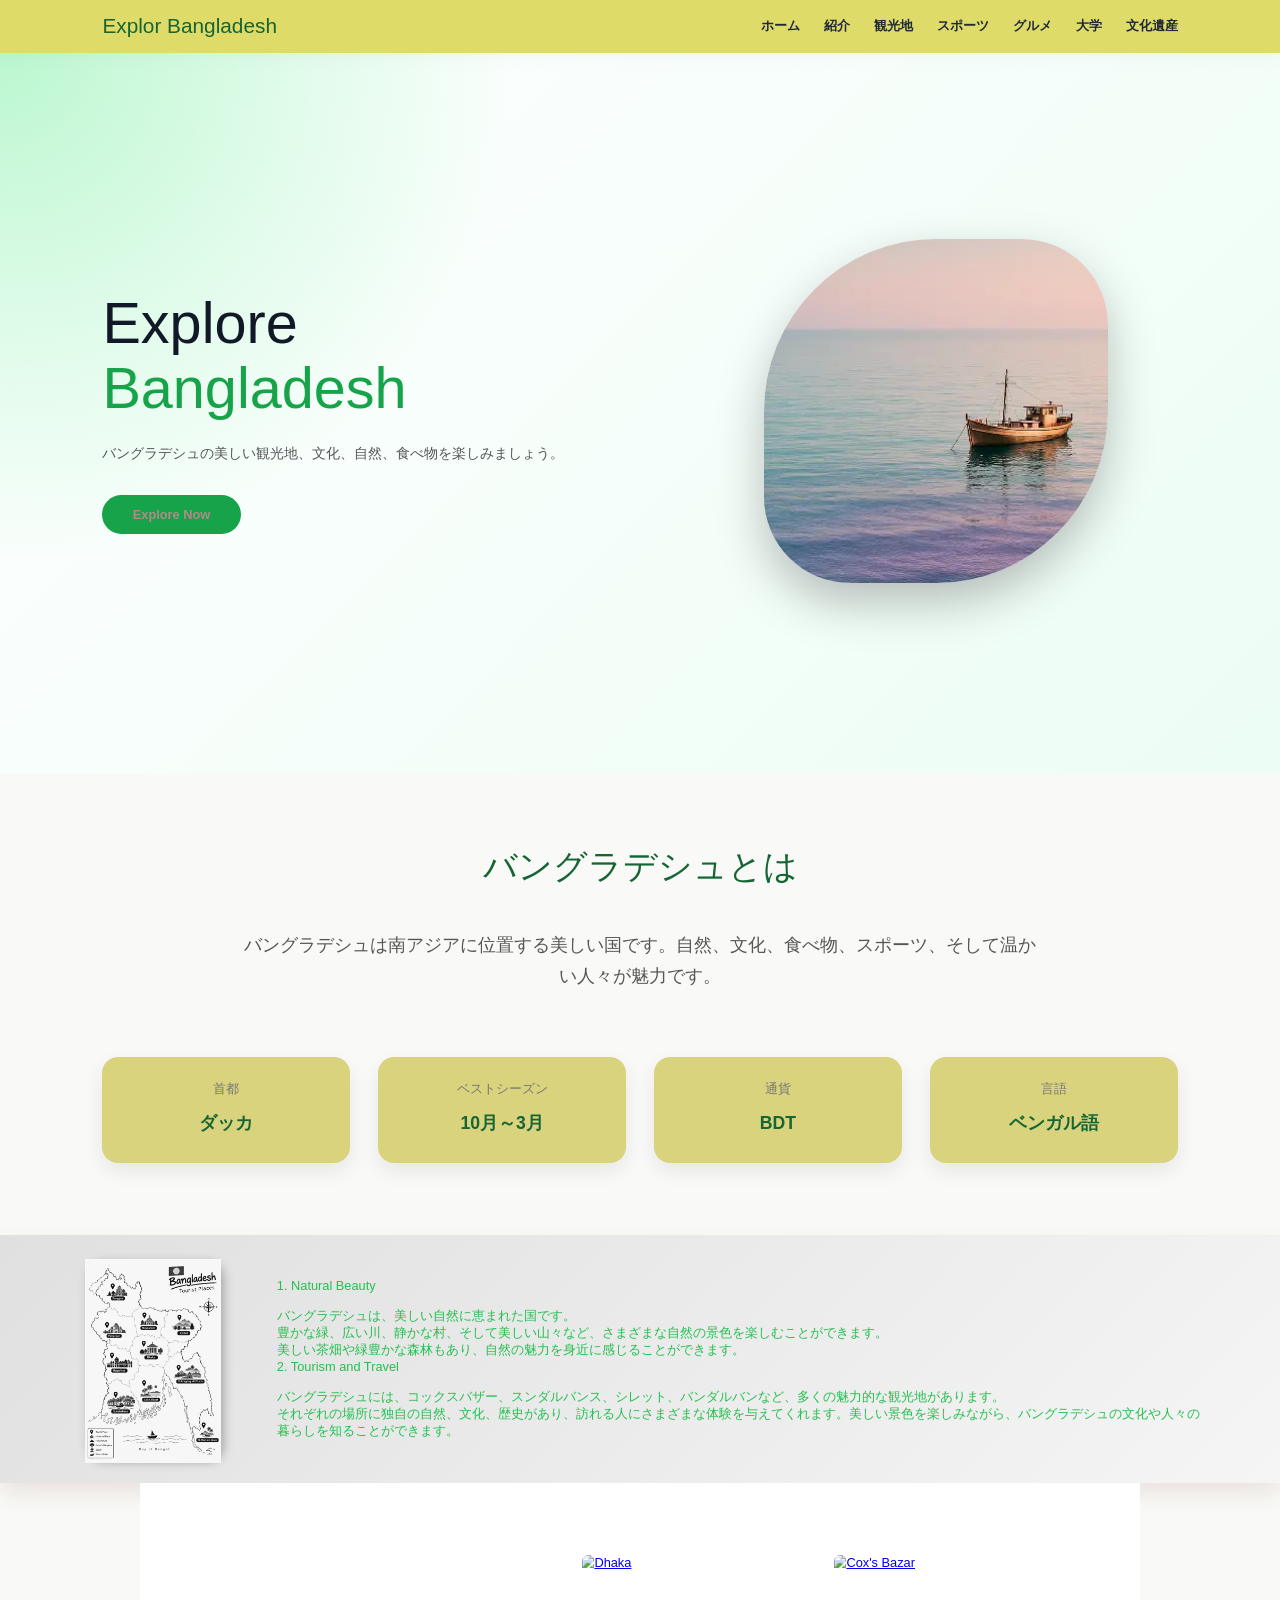
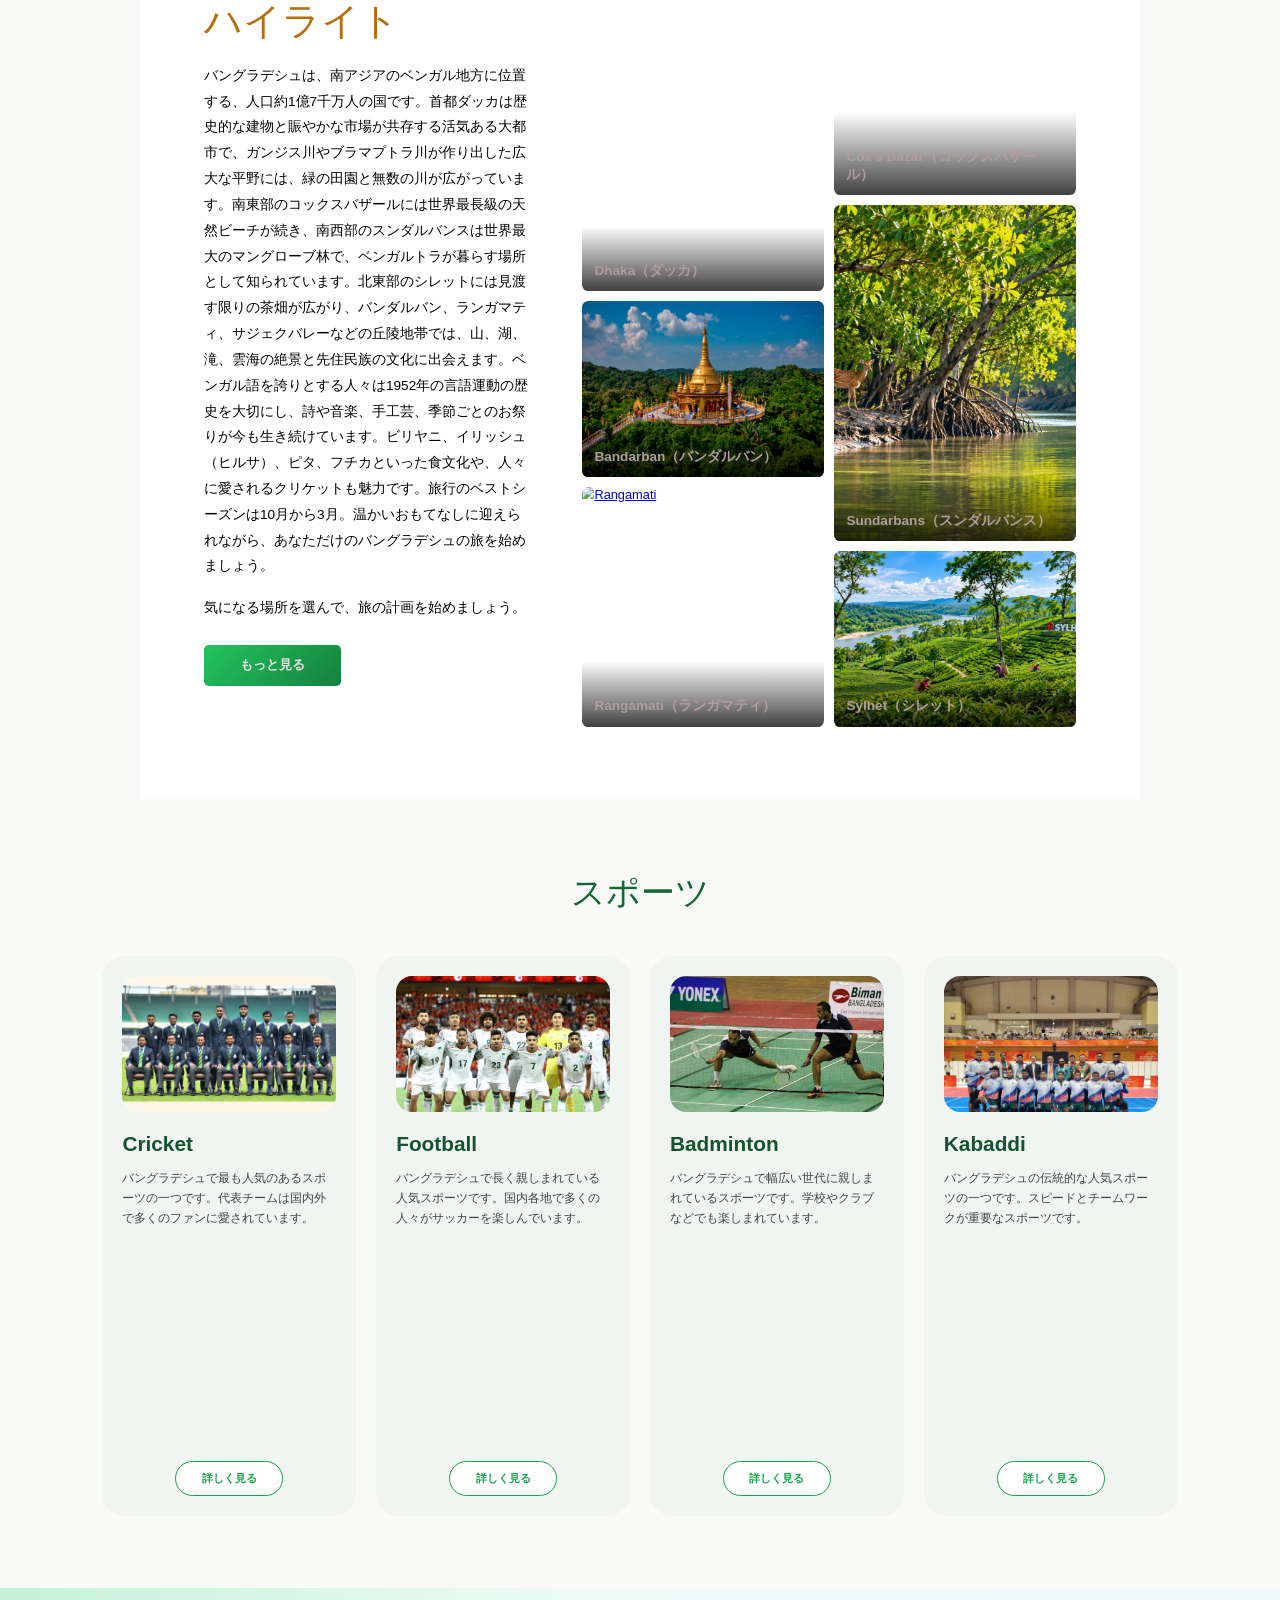
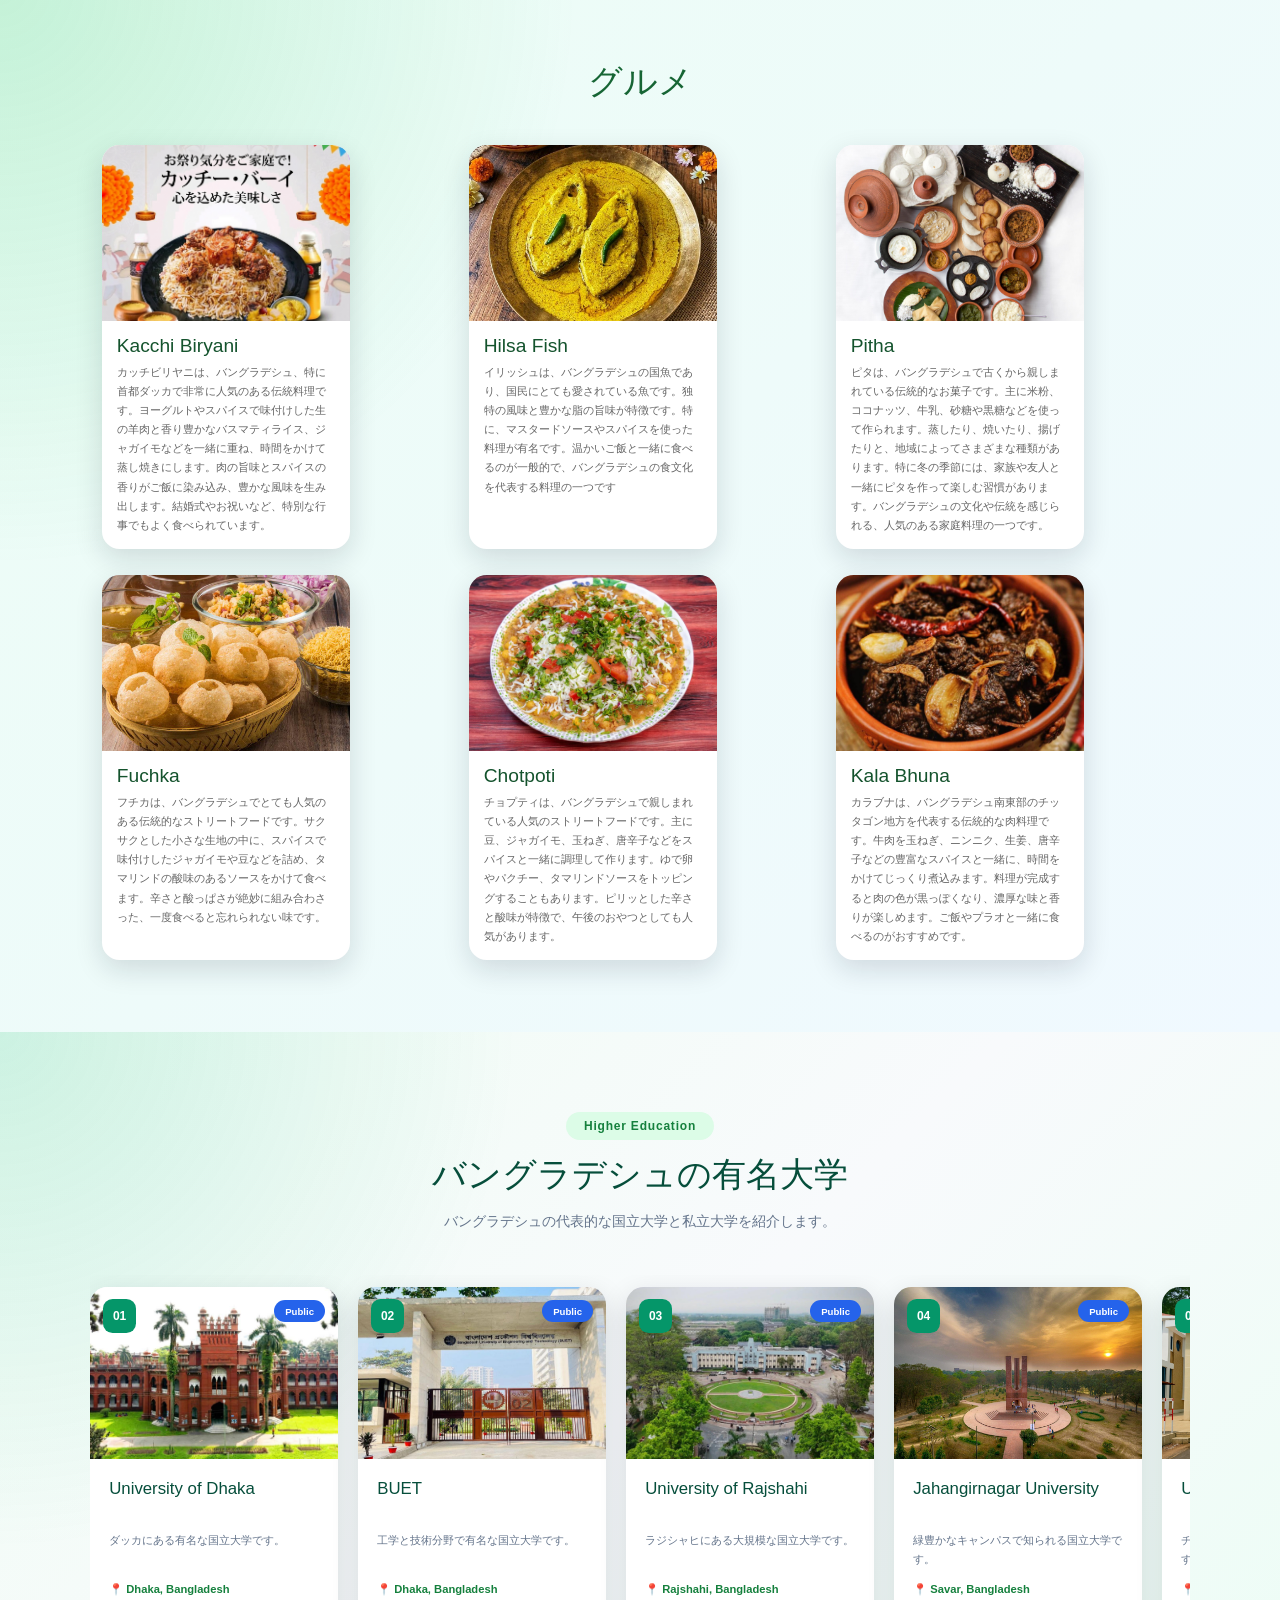
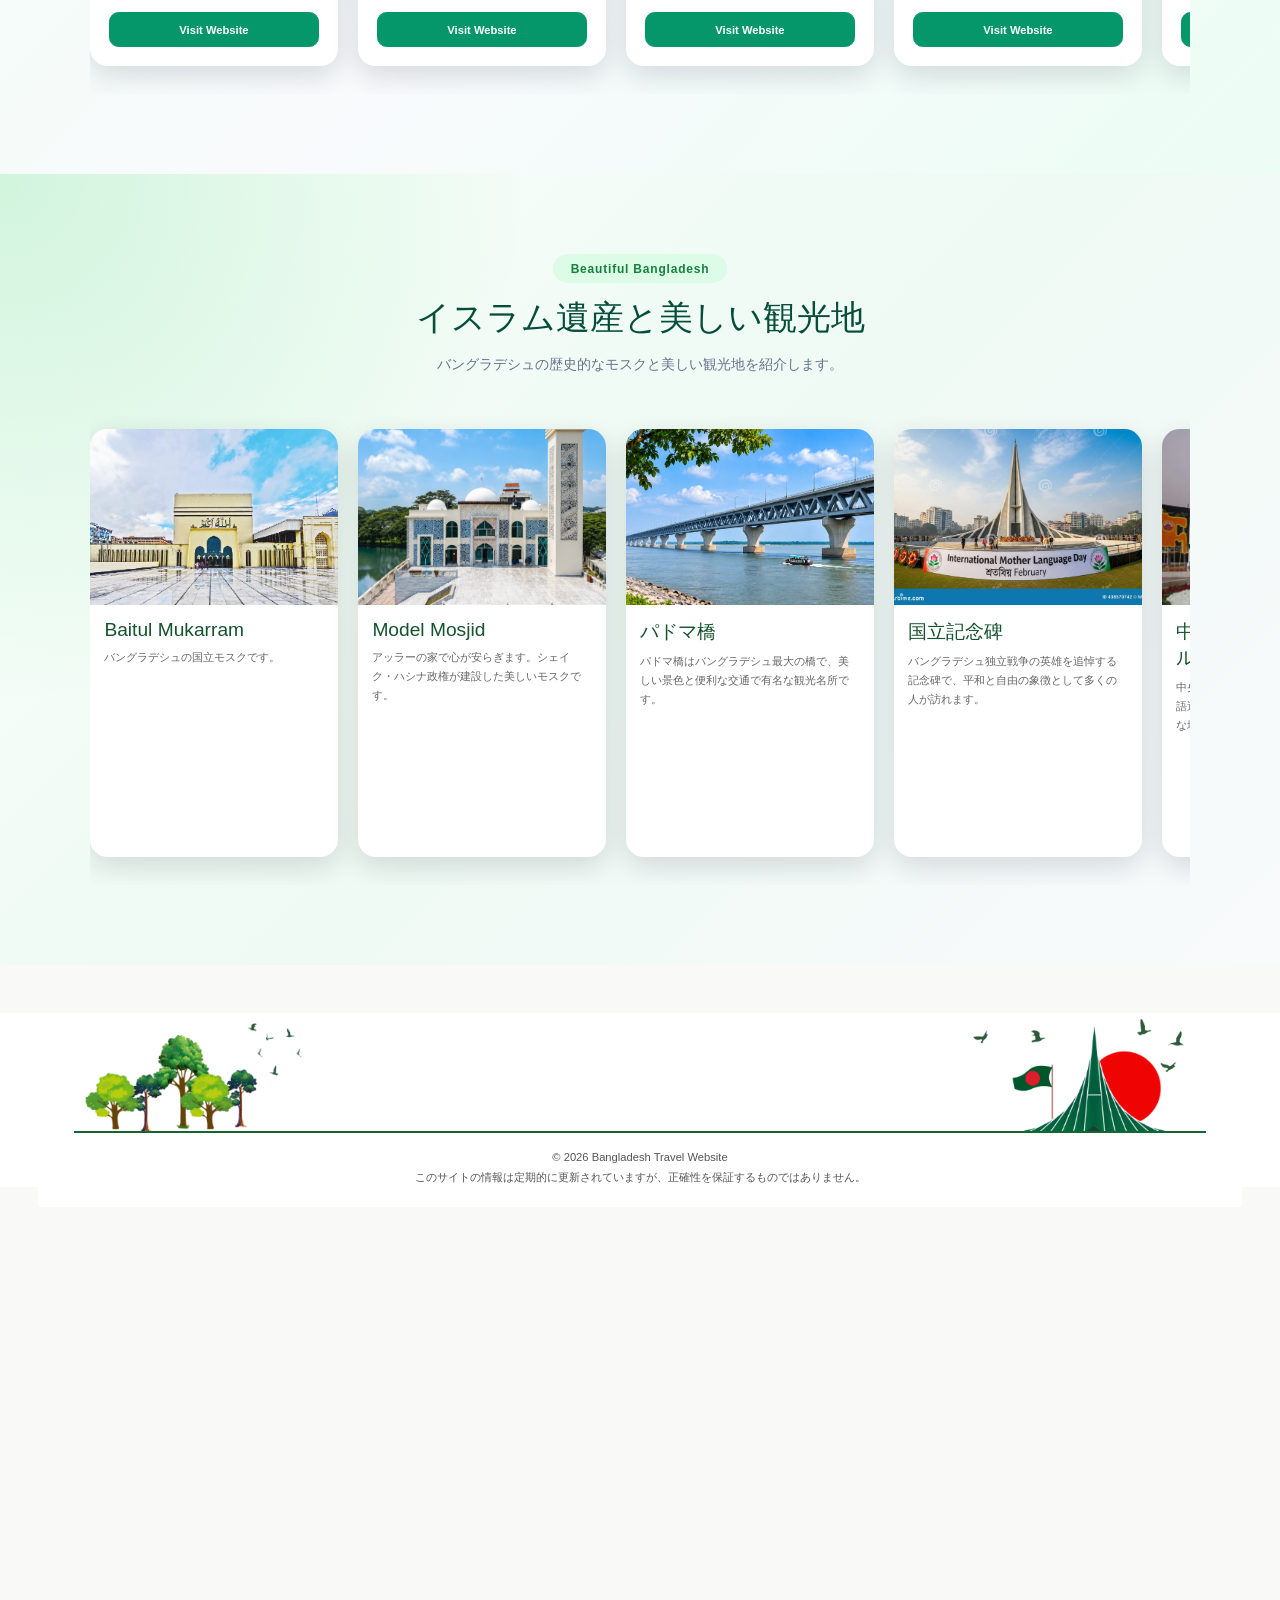
==== commit 72e72453: "soprt car er structure change koreci" ====
--- a/index.html
+++ b/index.html
@@ -128,55 +128,41 @@
 <!-- ========== খেলাধুলা সেকশন ========== -->
 <section class="highlights" id="sports">
     <h2>スポーツ</h2>
-<div class="card-container">
-  <!-- カード 1 -->
-  <div class="card">
-    <div class="card-image bg-gray">
-      <img src="./img/cricket.jpg" alt="CRICKET">
-    </div>
-    <div class="card-content">
-      <h3 class="card-title">クリケット</h3>
-      <p class="card-description">
-       バングラデシュで最も人気のあるスポーツの一つです。代表チームは国内外で多くのファンに愛されています。
-      </p>
-      <a href="#" class="card-button">Learn more</a>
-    </div>
-  </div>
-
-  <!-- カード 2 -->
-  <div class="card">
-    <div class="card-image bg-yellow">
-      <img src="./img/FootBall.jpg" alt="Football">
-    </div>
-    <div class="card-content">
-      <h3 class="card-title">Bangladesh Football</h3>
-      <p class="card-description">
-        <h3 class="card-title">サッカー</h3>
-      <p class="card-description">
-        バングラデシュではサッカーがとても人気のあるスポーツです。
-        国内リーグや国際大会が開催され、多くのファンに応援されています。
-        男子代表だけでなく、女子代表も近年大きく成長しています。
-        特に2022年のSAFF女子選手権では優勝し、国内で大きな注目を集めました。
-      </p>
-      <a href="#" class="card-button">Learn more</a>
-    </div>
-  </div>
-
-  <!-- カード 3 -->
-  <div class="card">
-    <div class="card-image bg-blue">
-      <img src="./img/" alt="Payments & Identity">
-    </div>
-    <div class="card-content">
-      <h3 class="card-title">カバデイ</h3>
-      <p class="card-description">
-        カバディはバングラデシュの伝統的な人気スポーツです。
-        国内だけでなく、国際大会でも代表チームが活躍しています。
-      </p>
-      <a href="#" class="card-button">Learn more</a>
-    </div>
-  </div>
-</div>
+    <div class="sport-cards">
+
+        <!-- খেলার কার্ড ১: ক্রিকেট -->
+        <div class="sport-card">
+            <div class="sport-img"><img src="img/cricket.jpg" alt="Bangladesh Cricket"></div>
+            <h3>Cricket</h3>
+            <p>バングラデシュで最も人気のあるスポーツの一つです。代表チームは国内外で多くのファンに愛されています。</p>
+            <a href="#" class="sport-btn">詳しく見る</a>
+        </div>
+
+        <!-- খেলার কার্ড ২: ফুটবল -->
+        <div class="sport-card">
+            <div class="sport-img"><img src="img/football.jpg" alt="Bangladesh Football"></div>
+            <h3>Football</h3>
+            <p>バングラデシュで長く親しまれている人気スポーツです。国内各地で多くの人々がサッカーを楽しんでいます。</p>
+            <a href="#" class="sport-btn">詳しく見る</a>
+        </div>
+
+        <!-- খেলার কার্ড ৩: ব্যাডমিন্টন -->
+        <div class="sport-card">
+            <div class="sport-img"><img src="img/badminton.jpg" alt="Bangladesh Badminton"></div>
+            <h3>Badminton</h3>
+            <p>バングラデシュで幅広い世代に親しまれているスポーツです。学校やクラブなどでも楽しまれています。</p>
+            <a href="#" class="sport-btn">詳しく見る</a>
+        </div>
+
+        <!-- খেলার কার্ড ৪: কাবাডি -->
+        <div class="sport-card">
+            <div class="sport-img"><img src="img/kabaddi.jpg" alt="Bangladesh Kabaddi"></div>
+            <h3>Kabaddi</h3>
+            <p>バングラデシュの伝統的な人気スポーツの一つです。スピードとチームワークが重要なスポーツです。</p>
+            <a href="#" class="sport-btn">詳しく見る</a>
+        </div>
+
+    </div>
 </section>
 
 <!-- ========== খাবার সেকশন ========== -->
--- a/style.css
+++ b/style.css
@@ -2,1240 +2,1239 @@
 
 ================= সাধারণ সেটিং ================= */
 body {
-    zoom: 80%;
+  zoom: 80%;
 }
 * {
-    font: 1em sans-serif;
+  font: 1em sans-serif;
 }
 * {
-    margin: 0;
-    padding: 0;
-    box-sizing: border-box;
-    font-family: "Segoe UI", sans-serif;
+  margin: 0;
+  padding: 0;
+  box-sizing: border-box;
+  font-family: "Segoe UI", sans-serif;
 }
 /* সব জায়গার ফাঁকা জায়গা শূন্য */
 html {
-    scroll-behavior: smooth;
+  scroll-behavior: smooth;
 }
 /* মেনুতে ক্লিক করলে নরম স্ক্রল */
 body {
-    background: hwb(80 97% 2%);
-    color: #24bf50;
-    overflow-x: hidden;
+  background: hwb(80 97% 2%);
+  color: #24bf50;
+  overflow-x: hidden;
 }
 /* পাশে স্ক্রল বন্ধ */
 img {
-    max-width: 100%;
+  max-width: 100%;
 }
 /* ছবি স্ক্রিনের বাইরে যাবে না */
 :root {
-    --w: 310px;
+  --w: 310px;
 }
 /* স্লাইডার কার্ডের চওড়া (মোবাইলে ছোট হবে) */
 /* ================= নেভবার ================= */
 nav {
-    width: 100%;
-    padding: 18px 8%;
-    display: flex;
-    justify-content: space-between;
-    align-items: center;
-    background: rgba(220, 216, 93, 0.92);
-    backdrop-filter: blur(12px);
-    position: sticky;
-    top: 0;
-    z-index: 1000;
-    box-shadow: 0 5px 20px rgba(158, 148, 148, 0.08);
+  width: 100%;
+  padding: 18px 8%;
+  display: flex;
+  justify-content: space-between;
+  align-items: center;
+  background: rgba(220, 216, 93, 0.92);
+  backdrop-filter: blur(12px);
+  position: sticky;
+  top: 0;
+  z-index: 1000;
+  box-shadow: 0 5px 20px rgba(158, 148, 148, 0.08);
 }
 nav h2 {
-    color: #166534;
-    font-size: 26px;
+  color: #166534;
+  font-size: 26px;
 }
 /* লোগো লেখা */
 nav ul {
-    list-style: none;
-    display: flex;
-    gap: 30px;
+  list-style: none;
+  display: flex;
+  gap: 30px;
 }
 /* মেনু এক লাইনে */
 nav a {
-    text-decoration: none;
-    color: #1f2937;
-    font-weight: bold;
+  text-decoration: none;
+  color: #1f2937;
+  font-weight: bold;
 }
 nav a:hover {
-    color: #16a34a;
+  color: #16a34a;
 }
 /* ================= হিরো (প্রথম বড় ব্যানার) ================= */
 .hero {
-    min-height: 100vh;
-    padding: 80px 8%;
-    display: flex;
-    align-items: center;
-    justify-content: space-between;
-    background:
+  min-height: 100vh;
+  padding: 80px 8%;
+  display: flex;
+  align-items: center;
+  justify-content: space-between;
+  background:
     radial-gradient(circle at top left, #bbf7d0, transparent 35%),
     linear-gradient(135deg, #fff, #ecfdf5);
 }
 .hero-left {
-    width: 50%;
+  width: 50%;
 }
 /* বামে লেখা */
 .hero-left h1 {
-    font-size: 72px;
-    line-height: 1.1;
-    color: #111827;
+  font-size: 72px;
+  line-height: 1.1;
+  color: #111827;
 }
 .hero-left h1 span {
-    color: #16a34a;
+  color: #16a34a;
 }
 .hero-left p {
-    margin-top: 25px;
-    font-size: 18px;
-    line-height: 1.8;
-    color: #555;
+  margin-top: 25px;
+  font-size: 18px;
+  line-height: 1.8;
+  color: #555;
 }
 .hero-btn,
 .visit-btn {
-    display: inline-block;
-    background: #16a34a;
-    color: #b38a8a;
-    text-decoration: none;
-    font-weight: bold;
-    transition: 0.3s;
+  display: inline-block;
+  background: #16a34a;
+  color: #b38a8a;
+  text-decoration: none;
+  font-weight: bold;
+  transition: 0.3s;
 }
 /* দুই ধরনের বাটন একসাথে */
 .hero-btn {
-    margin-top: 35px;
-    padding: 15px 38px;
-    border-radius: 50px;
+  margin-top: 35px;
+  padding: 15px 38px;
+  border-radius: 50px;
 }
 .visit-btn {
-    padding: 15px 35px;
-    border-radius: 40px;
+  padding: 15px 35px;
+  border-radius: 40px;
 }
 .hero-btn:hover,
 .visit-btn:hover {
-    background: #15803d;
-    transform: translateY(-4px);
+  background: #15803d;
+  transform: translateY(-4px);
 }
 .hero-right {
-    width: 45%;
-    display: flex;
-    justify-content: center;
-    align-items: center;
+  width: 45%;
+  display: flex;
+  justify-content: center;
+  align-items: center;
 }
 /* ডানে ছবি */
 .hero-right img {
-    width: 430px;
-    height: 430px;
-    object-fit: cover;
-    border-radius: 50% 25% 50% 25%;
-    box-shadow: 0 25px 60px rgba(0, 0, 0, 0.25);
-    animation: floatImg 4s ease-in-out infinite;
+  width: 430px;
+  height: 430px;
+  object-fit: cover;
+  border-radius: 50% 25% 50% 25%;
+  box-shadow: 0 25px 60px rgba(0, 0, 0, 0.25);
+  animation: floatImg 4s ease-in-out infinite;
 }
 @keyframes floatImg {
-    0%,
-    100% {
-        transform: translateY(0);
-    }
-    50% {
-        transform: translateY(-18px);
-    }
+  0%,
+  100% {
+    transform: translateY(0);
+  }
+  50% {
+    transform: translateY(-18px);
+  }
 }
 /* ছবি ওঠানামা */
 /* ================= সেকশনের সাধারণ মাপ ও শিরোনাম ================= */
 .about,
 .highlights,
 .place {
-    padding: 90px 8%;
+  padding: 90px 8%;
 }
 .about,
 .about h2,
 .highlights h2,
 .place h2,
 .place h1 {
-    text-align: center;
+  text-align: center;
 }
 .about h2,
 .highlights h2,
 .place h2,
 .place h1 {
-    font-size: 42px;
-    color: #166534;
-    margin-bottom: 50px;
+  font-size: 42px;
+  color: #166534;
+  margin-bottom: 50px;
 }
 /* ================= পরিচিতি + ৪টা তথ্য বক্স ================= */
 .about p {
-    max-width: 1000px;
-    margin: auto;
-    font-size: 22px;
-    line-height: 1.8;
-    color: #555;
+  max-width: 1000px;
+  margin: auto;
+  font-size: 22px;
+  line-height: 1.8;
+  color: #555;
 }
 .info-boxes {
-    margin-top: 80px;
-    display: grid;
-    grid-template-columns: repeat(4, 1fr);
-    gap: 35px;
+  margin-top: 80px;
+  display: grid;
+  grid-template-columns: repeat(4, 1fr);
+  gap: 35px;
 }
 .info-card {
-    background: #d9d37e;
-    padding: 30px;
-    border-radius: 20px;
-    box-shadow: 0 10px 25px rgba(0, 0, 0, 0.08);
-    transition: 0.4s;
+  background: #d9d37e;
+  padding: 30px;
+  border-radius: 20px;
+  box-shadow: 0 10px 25px rgba(0, 0, 0, 0.08);
+  transition: 0.4s;
 }
 .info-card:hover {
-    transform: translateY(-10px);
-    box-shadow: 0 18px 35px rgba(0, 0, 0, 0.18);
+  transform: translateY(-10px);
+  box-shadow: 0 18px 35px rgba(0, 0, 0, 0.18);
 }
 .info-card h4 {
-    color: #777;
-    margin-bottom: 12px;
+  color: #777;
+  margin-bottom: 12px;
 }
 .info-card p {
-    font-size: 22px;
-    font-weight: bold;
-    color: #166534;
+  font-size: 22px;
+  font-weight: bold;
+  color: #166534;
 }
 /* ================= ハイライト গ্যালারি (বামে লেখা, ডানে ছবি) ================= */
 .gallery-section {
-    display: grid;
-    grid-template-columns: 1fr 1.5fr;
-    gap: 60px;
-    align-items: center;
-    max-width: 1250px;
-    margin: auto;
-    padding: 90px 5%;
-    background-color: #fff;
+  display: grid;
+  grid-template-columns: 1fr 1.5fr;
+  gap: 60px;
+  align-items: center;
+  max-width: 1250px;
+  margin: auto;
+  padding: 90px 5%;
+  background-color: #fff;
 }
 /* বামে লেখা, ডানে ছবি */
 .gallery-text h2 {
-    margin-bottom: 20px;
-    color: #b56f0e;
-    font-size: 48px;
-    text-align: left;
+  margin-bottom: 20px;
+  color: #b56f0e;
+  font-size: 48px;
+  text-align: left;
 }
 /* শিরোনাম */
 .gallery-text p {
-    margin-bottom: 20px;
-    color: #020202;
-    font-size: 17px;
-    line-height: 1.9;
+  margin-bottom: 20px;
+  color: #020202;
+  font-size: 17px;
+  line-height: 1.9;
 }
 /* বর্ণনা */
 .gallery-btn {
-    display: inline-block;
-    margin-top: 10px;
-    padding: 15px 45px;
-    border-radius: 6px;
-    background: linear-gradient(135deg, #22c55e, #15803d);
-    color: #ebe7e7;
-    text-decoration: none;
-    font-weight: 700;
-    transition: 0.3s;
+  display: inline-block;
+  margin-top: 10px;
+  padding: 15px 45px;
+  border-radius: 6px;
+  background: linear-gradient(135deg, #22c55e, #15803d);
+  color: #ebe7e7;
+  text-decoration: none;
+  font-weight: 700;
+  transition: 0.3s;
 }
 /* গ্রেডিয়েন্ট বাটন */
 .gallery-btn:hover {
-    transform: translateY(-4px);
-    box-shadow: 0 12px 25px rgba(22, 163, 74, 0.35);
+  transform: translateY(-4px);
+  box-shadow: 0 12px 25px rgba(22, 163, 74, 0.35);
 }
 .gallery-grid {
-    display: flex;
-    gap: 12px;
+  display: flex;
+  gap: 12px;
 }
 /* দুই কলাম পাশাপাশি */
 .gallery-col {
-    flex: 1;
-    display: flex;
-    flex-direction: column;
-    gap: 12px;
+  flex: 1;
+  display: flex;
+  flex-direction: column;
+  gap: 12px;
 }
 /* প্রতি কলামে ছবি উপর-নিচে */
 .gallery-item {
-    position: relative;
-    display: block;
-    border-radius: 8px;
-    overflow: hidden;
+  position: relative;
+  display: block;
+  border-radius: 8px;
+  overflow: hidden;
 }
 /* ছোট গোল কোণ */
 .gallery-item img {
-    width: 100%;
-    height: 100%;
-    display: block;
-    object-fit: cover;
-    transition: 0.6s;
+  width: 100%;
+  height: 100%;
+  display: block;
+  object-fit: cover;
+  transition: 0.6s;
 }
 .gallery-item:hover img {
-    transform: scale(1.08);
+  transform: scale(1.08);
 }
 /* হোভারে ছবি বড় */
 .gallery-item span {
-    position: absolute;
-    left: 0;
-    right: 0;
-    bottom: 0;
-    padding: 45px 16px 14px;
-    background: linear-gradient(transparent, rgba(0, 0, 0, 0.75));
-    color: #b19d9d;
-    font-size: 17px;
-    font-weight: 700;
+  position: absolute;
+  left: 0;
+  right: 0;
+  bottom: 0;
+  padding: 45px 16px 14px;
+  background: linear-gradient(transparent, rgba(0, 0, 0, 0.75));
+  color: #b19d9d;
+  font-size: 17px;
+  font-weight: 700;
 }
 /* ছবির নিচের নাম */
 .gallery-item.tall {
-    height: 420px;
+  height: 420px;
 }
 /* লম্বা ছবি */
 .gallery-item.medium {
-    height: 300px;
+  height: 300px;
 }
 /* মাঝারি ছবি */
 .gallery-item.short {
-    height: 220px;
+  height: 220px;
 }
 /* ছোট ছবি */
 /* bangladesh border map */
 .main {
-    background: linear-gradient(135deg, #E0E0E0, #F5F5F5);
-    ;
-    box-shadow: 0 12px 28px rgba(91, 15, 15, 0.1);
-    display: flex;
-    align-items: center;
-    padding: 30px 6%;
-    justify-content: center;
-    gap: 70px;
+  background: linear-gradient(135deg, #e0e0e0, #f5f5f5);
+  box-shadow: 0 12px 28px rgba(91, 15, 15, 0.1);
+  display: flex;
+  align-items: center;
+  padding: 30px 6%;
+  justify-content: center;
+  gap: 70px;
 }
 .img {
-    width: 170px;
-    height: 250px;
-    object-fit: cover;
-    border-radius: 20px;
-    box-shadow: 4px 4px 12px #aaa;
-    flex-shrink: 0;
-    margin-left:10px;
-    /* gap: 30px; */
+  width: 170px;
+  height: 250px;
+  object-fit: cover;
+  border-radius: 20px;
+  box-shadow: 4px 4px 12px #aaa;
+  flex-shrink: 0;
+  margin-left: 10px;
+  /* gap: 30px; */
 }
 .hilt {
-    font-weight: initial;
-    text-align: left;
+  font-weight: initial;
+  text-align: left;
 }
 /* ================= কার্ড (খাবারের জন্য) ================= */
 .cards {
-    display: grid;
-    grid-template-columns: repeat(3, 1fr);
-    gap: 10px;
+  display: grid;
+  grid-template-columns: repeat(3, 1fr);
+  gap: 10px;
 }
 /* ৩ কলাম */
 .card {
-    /* position: relative; */
-    min-height: 260px;
-    background: #fff;
-    border-radius: 26px;
-    overflow: hidden;
-    text-decoration: none;
-    color: #111;
-    box-shadow: 0 12px 28px rgba(0, 0, 0, 0.1);
-    transition: 0.4s;
-    align-items: center;
-    padding-left: 499px;
+  /* position: relative; */
+  min-height: 260px;
+  background: #fff;
+  border-radius: 26px;
+  overflow: hidden;
+  text-decoration: none;
+  color: #111;
+  box-shadow: 0 12px 28px rgba(0, 0, 0, 0.1);
+  transition: 0.4s;
+  align-items: center;
+  padding-left: 499px;
 }
 .card:hover {
-    transform: translateY(-12px);
-    box-shadow: 0 22px 45px rgba(0, 0, 0, 0.2);
+  transform: translateY(-12px);
+  box-shadow: 0 22px 45px rgba(0, 0, 0, 0.2);
 }
 .card img {
-    width: 100%;
-    height: 260px;
-    display: block;
-    object-fit: cover;
-    transition: 0.5s;
+  width: 100%;
+  height: 260px;
+  display: block;
+  object-fit: cover;
+  transition: 0.5s;
 }
 .card:hover img {
-    transform: scale(1.08);
+  transform: scale(1.08);
 }
 .card h3 {
-    text-align: center;
-    padding: 20px;
-    color: #f0f1f0;
-    font-size: 24px;
+  text-align: center;
+  padding: 20px;
+  color: #f0f1f0;
+  font-size: 24px;
 }
 .card-body {
-    position: absolute;
-    left: 0;
-    right: 0;
-    bottom: 0;
-    padding: 25px;
-    background: linear-gradient(transparent, rgba(0, 0, 0, 0.75));
-    color: #fff;
+  position: absolute;
+  left: 0;
+  right: 0;
+  bottom: 0;
+  padding: 25px;
+  background: linear-gradient(transparent, rgba(0, 0, 0, 0.75));
+  color: #fff;
 }
 /* ছবির উপরের লেখা */
 .card-body h3 {
-    color: #fff;
+  color: #fff;
+  font-size: 24px;
+  margin-bottom: 8px;
+  padding: 0;
+  text-align: left;
+}
+.card-body p {
+  color: #e5e7eb;
+  font-size: 15px;
+  line-height: 1.6;
+}
+/* ================= খেলার কার্ড (ফিকে বক্স + আউটলাইন বাটন) ================= */
+/* ================= খেলার কার্ড (ফিকে বক্স + আউটলাইন বাটন) ================= */
+.sport-cards {
+  display: grid;
+  grid-template-columns: repeat(4, 1fr);
+  gap: 25px;
+} /* ল্যাপটপে ৪ কলাম */
+.sport-card {
+  display: flex;
+  flex-direction: column;
+  padding: 25px;
+  background: #f0f5f2;
+  border-radius: 28px;
+  transition: 0.4s;
+  height: 700px;
+}
+.sport-card:hover {
+  transform: translateY(-8px);
+  box-shadow: 0 18px 35px rgba(22, 101, 52, 0.15);
+}
+.sport-img {
+  height: 170px;
+  margin-bottom: 25px;
+  border-radius: 20px;
+  overflow: hidden;
+} /* গোল কোণের ছবির বক্স */
+.sport-img img {
+  width: 100%;
+  height: 100%;
+  object-fit: cover;
+  transition: 0.5s;
+}
+.sport-card:hover .sport-img img {
+  transform: scale(1.08);
+}
+.sport-card h3 {
+  margin-bottom: 15px;
+  color: #14532d;
+  font-size: 26px;
+  font-weight: 600;
+} /* শিরোনাম */
+.sport-card p {
+  flex-grow: 1;
+  margin-bottom: 25px;
+  color: #444;
+  font-size: 15px;
+  line-height: 1.7;
+} /* বর্ণনা (বাটন সবসময় নিচে থাকে) */
+.sport-btn {
+  align-self: center;
+  padding: 11px 32px;
+  border: 1.5px solid #16a34a;
+  border-radius: 50px;
+  background: #fff;
+  color: #16a34a;
+  text-decoration: none;
+  font-size: 14px;
+  font-weight: 600;
+  transition: 0.3s;
+} /* আউটলাইন বাটন */
+.sport-btn:hover {
+  background: #16a34a;
+  color: #fff;
+}
+
+/* ট্যাবলেট (৯৯২px বা কম): ২ কলাম */
+@media (max-width: 992px) {
+  .sport-cards {
+    grid-template-columns: repeat(2, 1fr);
+  }
+}
+
+/* মোবাইল (৭৬৮px বা কম): ১ কলাম */
+@media (max-width: 768px) {
+  .sport-cards {
+    grid-template-columns: 1fr;
+  }
+  .sport-card {
+    padding: 20px;
+  }
+  .sport-img {
+    height: 200px;
+  }
+  .sport-card h3 {
     font-size: 24px;
-    margin-bottom: 8px;
-    padding: 0;
-    text-align: left;
-}
-.card-body p {
-    color: #e5e7eb;
-    font-size: 15px;
-    line-height: 1.6;
-}
-/* ================= খেলার কার্ড (ফিকে বক্স + আউটলাইন বাটন) ================= */
-.card-container {
-    display: flex;
-    gap: 30px;
-    justify-content: center;
-    padding: 30px;
-    flex-wrap: wrap;
-    /* 画面幅が狭いときに折返す */
-    background: linear-gradient(145deg, #f9f6f6 0%, #dbdbd5 45%, #dee9d8 100%);
-    box-shadow: 0 12px 32px rgba(239, 240, 240, 0.08);
-}
-/* カード全体のスタイル */
-.card {
-    background-color: #e7e8e2;
-    /* カード背景色（薄いグレー） */
-    border-radius: 10px;
-    /* 角丸設定 */
-    width: 400px;
-    padding: 10px;
-    box-sizing: border-box;
-    display: flex;
-    flex-direction: column;
-}
-/* 画像エリアの設定 */
-.card-image {
-    width: 100%;
-    height: 250px;
-    border-radius: 50px;
-    display: flex;
-    align-items: center;
-    justify-content: center;
-    overflow: hidden;
-    margin-bottom: 30px;
-}
-/* 画像エリアの背景色（各カードごとに設定） */
-.bg-gray {
-    background-color: #878282;
-}
-.bg-yellow {
-    background-color: rgb(195, 202, 195);
-}
-.bg-blue {
-    background-color: #c5c9c4;
-}
-.card-image img {
-    max-width: 100%;
-    max-height: 80%;
-    object-fit: cover;
-    max-width:100%;
-    max-height: 100%;
-    object-fit:contain;
-    max-width: 120%;
-    max-height: 100%;
-    object-fit: contain;
-}
-/* カードのコンテンツ・テキスト関係 */
-.card-content {
-    display: flex;
-    flex-direction: column;
-    flex-grow: 1;
-    /* 下部のボタン位置を揃える */
-}
-.card-title {
-    font-size: 1.5rem;
-    font-weight: 600;
-    color: #9b9fa5;
-    margin: 0 0 16px 0;
-}
-.card-description {
-    font-size: 0.95rem;
-    color: #4b5563;
-    line-height: 1.5;
-    margin: 0 0 32px 0;
-    flex-grow: 1;
-    /* 内容の長さに寄らずボタンを下に配置 */
-}
-/* ボタンのスタイル */
-.card-button {
-    display: inline-block;
-    text-align: center;
-    padding: 10px 24px;
-    border: 1.5px solid #a3a8b3;
-    color: #2563eb;
-    border-radius: 50px;
-    /* カプセル型の角丸 */
-    text-decoration: none;
-    font-weight: 500;
-    font-size: 0.95rem;
-    align-self: flex-start;
-    /* 左寄せ */
-    /* transition: all 0.2s ease; */
-}
-/* ボタンホバー時 */
-.card-button:hover {
-    background-color: #2563eb;
-    color: #ffffff;
+  }
+}
+
+/* খুব ছোট ফোন (৪০০px বা কম) */
+@media (max-width: 400px) {
+  .sport-card h3 {
+    font-size: 22px;
+  }
+  .sport-card p {
+    font-size: 14px;
+  }
 }
 /* ================= খাবার সেকশন (সবুজ ব্যাকগ্রাউন্ড + স্লাইড অ্যানিমেশন) ================= */
 .place {
-    background:
+  background:
     radial-gradient(
-    circle at top left,
-    rgba(34, 197, 94, 0.2),
-    transparent 35%
+      circle at top left,
+      rgba(34, 197, 94, 0.2),
+      transparent 35%
     ),
     linear-gradient(135deg, #ecfdf5, #f0f9ff);
 }
 .place .cards {
-    gap: 32px;
+  gap: 32px;
 }
 .place .card {
-    height: 450px;
-    border-radius: 15px;
-    box-shadow: 0 18px 40px rgba(0, 0, 0, 0.18);
-    opacity: 0;
-    transition: 0.5s;
-    padding-bottom: 50px;
+  height: 450px;
+  border-radius: 15px;
+  box-shadow: 0 18px 40px rgba(0, 0, 0, 0.18);
+  opacity: 0;
+  transition: 0.5s;
+  padding-bottom: 50px;
 }
 .place .card:nth-child(odd) {
-    animation: slideLeft 1s ease forwards;
+  animation: slideLeft 1s ease forwards;
 }
 /* বেজোড় কার্ড বাম থেকে আসে */
 .place .card:nth-child(even) {
-    animation: slideRight 1s ease forwards;
+  animation: slideRight 1s ease forwards;
 }
 /* জোড় কার্ড ডান থেকে আসে */
 .place .card:nth-child(1) {
-    animation-delay: 0.2s;
+  animation-delay: 0.2s;
 }
 .place .card:nth-child(2) {
-    animation-delay: 0.5s;
+  animation-delay: 0.5s;
 }
 .place .card:nth-child(3) {
-    animation-delay: 0.8s;
+  animation-delay: 0.8s;
 }
 .place .card:nth-child(4) {
-    animation-delay: 1.1s;
+  animation-delay: 1.1s;
 }
 .place .card:nth-child(5) {
-    animation-delay: 1.4s;
+  animation-delay: 1.4s;
 }
 .place .card:nth-child(6) {
-    animation-delay: 1.7s;
+  animation-delay: 1.7s;
 }
 .place .card img {
-    height: 100%;
-    transition: 0.7s;
+  height: 100%;
+  transition: 0.7s;
 }
 .place .card::after {
-    content: "";
-    position: absolute;
-    inset: 0;
-    background: linear-gradient(
+  content: "";
+  position: absolute;
+  inset: 0;
+  background: linear-gradient(
     to top,
     rgba(0, 0, 0, 0.85),
     rgba(0, 0, 0, 0.2),
     transparent
-    );
+  );
 }
 /* ছবির নিচে কালো ছায়া */
 .place .card > h3 {
-    position: absolute;
-    left: 0;
-    right: 0;
-    bottom: 0;
-    z-index: 2;
-    color: #fff;
+  position: absolute;
+  left: 0;
+  right: 0;
+  bottom: 0;
+  z-index: 2;
+  color: #fff;
 }
 /* খাবারের নাম ছবির উপরে */
 .place .card:hover {
-    transform: translateY(-15px) scale(1.04);
-    box-shadow: 0 28px 60px rgba(22, 163, 74, 0.35);
+  transform: translateY(-15px) scale(1.04);
+  box-shadow: 0 28px 60px rgba(22, 163, 74, 0.35);
 }
 .place .card:hover img {
-    transform: scale(1.15);
+  transform: scale(1.15);
 }
 @keyframes slideLeft {
-    from {
-        opacity: 0;
-        transform: translateX(-120px) scale(0.95);
-    }
-    to {
-        opacity: 1;
-        transform: none;
-    }
+  from {
+    opacity: 0;
+    transform: translateX(-120px) scale(0.95);
+  }
+  to {
+    opacity: 1;
+    transform: none;
+  }
 }
 @keyframes slideRight {
-    from {
-        opacity: 0;
-        transform: translateX(120px) scale(0.95);
-    }
-    to {
-        opacity: 1;
-        transform: none;
-    }
+  from {
+    opacity: 0;
+    transform: translateX(120px) scale(0.95);
+  }
+  to {
+    opacity: 1;
+    transform: none;
+  }
 }
 /* ================= ডিটেইল পেজ (dhaka.html, cox.html ইত্যাদি) ================= */
 .banner {
-    text-align: center;
-    padding: 70px 20px 40px;
+  text-align: center;
+  padding: 70px 20px 40px;
 }
 .banner h1 {
-    font-size: 50px;
-    color: #166534;
-    margin-bottom: 15px;
+  font-size: 50px;
+  color: #166534;
+  margin-bottom: 15px;
 }
 .banner p {
-    color: #666;
-    font-size: 18px;
+  color: #666;
+  font-size: 18px;
 }
 .hero-card {
-    width: 90%;
-    max-width: 1200px;
-    margin: 70px auto;
-    display: flex;
-    align-items: center;
-    background: #fff;
-    border-radius: 35px;
-    overflow: hidden;
-    box-shadow: 0 20px 45px rgba(0, 0, 0, 0.15);
+  width: 90%;
+  max-width: 1200px;
+  margin: 70px auto;
+  display: flex;
+  align-items: center;
+  background: #fff;
+  border-radius: 35px;
+  overflow: hidden;
+  box-shadow: 0 20px 45px rgba(0, 0, 0, 0.15);
 }
 .hero-card img {
-    width: 45%;
-    height: 420px;
-    object-fit: cover;
+  width: 45%;
+  height: 420px;
+  object-fit: cover;
 }
 .hero-text {
-    width: 55%;
-    padding: 60px;
+  width: 55%;
+  padding: 60px;
 }
 .hero-text h1 {
-    font-size: 52px;
-    color: #166534;
-    margin-bottom: 20px;
+  font-size: 52px;
+  color: #166534;
+  margin-bottom: 20px;
 }
 .hero-text p {
-    font-size: 18px;
-    line-height: 1.9;
-    color: #555;
-    margin-bottom: 30px;
+  font-size: 18px;
+  line-height: 1.9;
+  color: #555;
+  margin-bottom: 30px;
 }
 .dhaka-cards,
 .cox-cards {
-    width: 90%;
-    max-width: 1200px;
-    margin: 60px auto;
-    display: flex;
-    flex-direction: column;
-    gap: 35px;
+  width: 90%;
+  max-width: 1200px;
+  margin: 60px auto;
+  display: flex;
+  flex-direction: column;
+  gap: 35px;
 }
 /* কার্ড উপর-নিচে */
 .dhaka-card,
 .cox-card {
-    display: flex;
-    align-items: center;
-    background: #fff;
-    border-radius: 25px;
-    overflow: hidden;
-    box-shadow: 0 15px 35px rgba(0, 0, 0, 0.12);
-    transition: 0.4s;
+  display: flex;
+  align-items: center;
+  background: #fff;
+  border-radius: 25px;
+  overflow: hidden;
+  box-shadow: 0 15px 35px rgba(0, 0, 0, 0.12);
+  transition: 0.4s;
 }
 .dhaka-card:nth-child(even),
 .cox-card:nth-child(even) {
-    flex-direction: row-reverse;
+  flex-direction: row-reverse;
 }
 /* জোড় কার্ডে ছবি ডানে */
 .cox-card:hover {
-    transform: translateY(-10px);
-    box-shadow: 0 20px 45px rgba(0, 0, 0, 0.18);
+  transform: translateY(-10px);
+  box-shadow: 0 20px 45px rgba(0, 0, 0, 0.18);
 }
 .dhaka-card img,
 .cox-card img {
-    width: 42%;
-    height: 270px;
-    object-fit: cover;
+  width: 42%;
+  height: 270px;
+  object-fit: cover;
 }
 .card-content,
 .cox-content {
-    width: 58%;
-    padding: 40px;
+  width: 58%;
+  padding: 40px;
 }
 .card-content h3,
 .cox-content h3 {
-    font-size: 30px;
-    color: #166534;
-    margin-bottom: 15px;
+  font-size: 30px;
+  color: #166534;
+  margin-bottom: 15px;
 }
 .cox-content p {
-    font-size: 17px;
-    line-height: 1.8;
-    color: #555;
+  font-size: 17px;
+  line-height: 1.8;
+  color: #555;
 }
 /* ================= দুই স্লাইডারের সাধারণ স্টাইল (বিশ্ববিদ্যালয় + ঐতিহ্য) ================= */
 .heritage-slider-section,
 .university-section {
-    padding: 100px 7%;
-    overflow: hidden;
+  padding: 100px 7%;
+  overflow: hidden;
 }
 .heritage-slider-section {
-    background:
+  background:
     radial-gradient(
-    circle at top left,
-    rgba(34, 197, 94, 0.18),
-    transparent 35%
+      circle at top left,
+      rgba(34, 197, 94, 0.18),
+      transparent 35%
     ),
     linear-gradient(135deg, #f8fff9, #effaf4, #f8fafc);
 }
 .university-section {
-    background:
+  background:
     radial-gradient(
-    circle at top left,
-    rgba(16, 185, 129, 0.16),
-    transparent 35%
+      circle at top left,
+      rgba(16, 185, 129, 0.16),
+      transparent 35%
     ),
     linear-gradient(135deg, #f0fdf4, #f8fafc, #ecfdf5);
 }
 /* শিরোনাম অংশ */
 .heritage-slider-heading,
 .university-heading {
-    max-width: 850px;
-    margin: 0 auto 50px;
-    text-align: center;
+  max-width: 850px;
+  margin: 0 auto 50px;
+  text-align: center;
 }
 .heritage-slider-heading span,
 .university-heading span {
-    display: inline-block;
-    padding: 9px 22px;
-    margin-bottom: 16px;
-    border-radius: 50px;
-    background: #dcfce7;
-    color: #15803d;
-    font-size: 15px;
-    font-weight: 700;
-    letter-spacing: 1px;
+  display: inline-block;
+  padding: 9px 22px;
+  margin-bottom: 16px;
+  border-radius: 50px;
+  background: #dcfce7;
+  color: #15803d;
+  font-size: 15px;
+  font-weight: 700;
+  letter-spacing: 1px;
 }
 .heritage-slider-heading h2,
 .university-heading h2 {
-    margin-bottom: 15px;
-    color: #064e3b;
-    font-size: 42px;
+  margin-bottom: 15px;
+  color: #064e3b;
+  font-size: 42px;
 }
 .heritage-slider-heading p,
 .university-heading p {
-    color: #64748b;
-    font-size: 17px;
-    line-height: 1.8;
+  color: #64748b;
+  font-size: 17px;
+  line-height: 1.8;
 }
 /* পাশে স্ক্রল হওয়া লাইন */
 .heritage-slider,
 .university-slider {
-    display: flex;
-    gap: 25px;
-    overflow-x: auto;
-    padding: 15px 8px 35px;
-    scroll-snap-type: x mandatory;
-    scroll-behavior: smooth;
+  display: flex;
+  gap: 25px;
+  overflow-x: auto;
+  padding: 15px 8px 35px;
+  scroll-snap-type: x mandatory;
+  scroll-behavior: smooth;
 }
 .heritage-slider::-webkit-scrollbar,
 .university-slider::-webkit-scrollbar {
-    height: 10px;
+  height: 10px;
 }
 .heritage-slider::-webkit-scrollbar-track,
 .university-slider::-webkit-scrollbar-track {
-    background: #d1fae5;
-    border-radius: 30px;
+  background: #d1fae5;
+  border-radius: 30px;
 }
 .heritage-slider::-webkit-scrollbar-thumb,
 .university-slider::-webkit-scrollbar-thumb {
-    background: linear-gradient(90deg, #059669, #22c55e);
-    border-radius: 30px;
+  background: linear-gradient(90deg, #059669, #22c55e);
+  border-radius: 30px;
 }
 /* স্লাইডারের কার্ড (চওড়া --w থেকে আসে) */
 .heritage-slide-card,
 .university-card {
-    min-width: var(--w);
-    max-width: var(--w);
-    flex-shrink: 0;
-    overflow: hidden;
-    background: #fff;
-    border-radius: 22px;
-    scroll-snap-align: start;
-    box-shadow: 0 12px 35px rgba(15, 23, 42, 0.14);
-    transition: 0.45s;
+  min-width: var(--w);
+  max-width: var(--w);
+  flex-shrink: 0;
+  overflow: hidden;
+  background: #fff;
+  border-radius: 22px;
+  scroll-snap-align: start;
+  box-shadow: 0 12px 35px rgba(15, 23, 42, 0.14);
+  transition: 0.45s;
 }
 .heritage-slide-card:hover,
 .university-card:hover {
-    transform: translateY(-12px);
-    box-shadow: 0 25px 55px rgba(5, 150, 105, 0.25);
+  transform: translateY(-12px);
+  box-shadow: 0 25px 55px rgba(5, 150, 105, 0.25);
 }
 /* ================= ঐতিহ্য কার্ডের ভেতর ================= */
 .heritage-slide-card img {
-    width: 100%;
-    height: 220px;
-    display: block;
-    object-fit: cover;
-    transition: 0.7s;
+  width: 100%;
+  height: 220px;
+  display: block;
+  object-fit: cover;
+  transition: 0.7s;
 }
 .heritage-slide-card:hover img {
-    transform: scale(1.12);
+  transform: scale(1.12);
 }
 .heritage-slide-text {
-    padding: 18px;
+  padding: 18px;
 }
 .heritage-slide-text h3 {
-    margin-bottom: 8px;
-    color: #14532d;
-    font-size: 24px;
+  margin-bottom: 8px;
+  color: #14532d;
+  font-size: 24px;
 }
 .heritage-slide-text p {
-    color: #666;
-    font-size: 14px;
-    line-height: 1.7;
+  color: #666;
+  font-size: 14px;
+  line-height: 1.7;
 }
 /* ================= বিশ্ববিদ্যালয় কার্ডের ভেতর ================= */
 .university-image {
-    position: relative;
-    height: 215px;
-    overflow: hidden;
+  position: relative;
+  height: 215px;
+  overflow: hidden;
 }
 .university-image img {
-    width: 100%;
-    height: 100%;
-    display: block;
-    object-fit: cover;
-    transition: 0.7s;
+  width: 100%;
+  height: 100%;
+  display: block;
+  object-fit: cover;
+  transition: 0.7s;
 }
 .university-card:hover .university-image img {
-    transform: scale(1.12);
+  transform: scale(1.12);
 }
 .university-number {
-    position: absolute;
-    top: 16px;
-    left: 16px;
-    width: 42px;
-    height: 42px;
-    display: flex;
-    align-items: center;
-    justify-content: center;
-    border-radius: 12px;
-    background: #059669;
-    color: #fff;
-    font-size: 15px;
-    font-weight: 800;
+  position: absolute;
+  top: 16px;
+  left: 16px;
+  width: 42px;
+  height: 42px;
+  display: flex;
+  align-items: center;
+  justify-content: center;
+  border-radius: 12px;
+  background: #059669;
+  color: #fff;
+  font-size: 15px;
+  font-weight: 800;
 }
 /* বাম কোণের নম্বর */
 .university-type {
-    position: absolute;
-    top: 17px;
-    right: 16px;
-    padding: 7px 14px;
-    border-radius: 30px;
-    color: #fff;
-    font-size: 12px;
-    font-weight: 700;
+  position: absolute;
+  top: 17px;
+  right: 16px;
+  padding: 7px 14px;
+  border-radius: 30px;
+  color: #fff;
+  font-size: 12px;
+  font-weight: 700;
 }
 /* ডান কোণের Public/Private */
 .university-type.public {
-    background: #2563eb;
+  background: #2563eb;
 }
 .university-type.private {
-    background: #7c3aed;
+  background: #7c3aed;
 }
 .university-content {
-    padding: 24px;
+  padding: 24px;
 }
 .university-content h3 {
-    min-height: 56px;
-    margin-bottom: 10px;
-    color: #064e3b;
-    font-size: 21px;
-    line-height: 1.3;
+  min-height: 56px;
+  margin-bottom: 10px;
+  color: #064e3b;
+  font-size: 21px;
+  line-height: 1.3;
 }
 .university-japanese {
-    min-height: 52px;
-    margin-bottom: 14px;
-    color: #64748b;
-    font-size: 14px;
-    line-height: 1.7;
+  min-height: 52px;
+  margin-bottom: 14px;
+  color: #64748b;
+  font-size: 14px;
+  line-height: 1.7;
 }
 .university-location {
-    margin-bottom: 20px;
-    color: #15803d;
-    font-size: 14px;
-    font-weight: 700;
+  margin-bottom: 20px;
+  color: #15803d;
+  font-size: 14px;
+  font-weight: 700;
 }
 .university-button {
-    width: 100%;
-    display: inline-flex;
-    justify-content: center;
-    padding: 13px 18px;
-    border: 2px solid #059669;
-    border-radius: 12px;
-    background: #059669;
-    color: #fff;
-    text-decoration: none;
-    font-size: 14px;
-    font-weight: 700;
-    transition: 0.35s;
+  width: 100%;
+  display: inline-flex;
+  justify-content: center;
+  padding: 13px 18px;
+  border: 2px solid #059669;
+  border-radius: 12px;
+  background: #059669;
+  color: #fff;
+  text-decoration: none;
+  font-size: 14px;
+  font-weight: 700;
+  transition: 0.35s;
 }
 .university-button:hover {
-    background: transparent;
-    color: #059669;
+  background: transparent;
+  color: #059669;
 }
 /* ================= ফুটার ================= */
 .site-footer {
-    background: #fff;
-    margin-top: 60px;
-    padding: 0 3% 25px;
+  background: #fff;
+  margin-top: 60px;
+  padding: 0 3% 25px;
 }
 .footer-art-wrap {
-    position: relative;
-    height: 150px;
-    border-bottom: 3px solid #166534;
+  position: relative;
+  height: 150px;
+  border-bottom: 3px solid #166534;
 }
 /* সবুজ লাইন + ছবির জায়গা */
 .footer-art {
-    position: absolute;
-    bottom: 0;
-    width: 300px;
-    height: auto;
+  position: absolute;
+  bottom: 0;
+  width: 300px;
+  height: auto;
 }
 /* ছবি লাইনের উপরে বসে */
 .footer-art.left {
-    left: 0;
+  left: 0;
 }
 /* গাছ বামে */
 .footer-art.right {
-    right: 0;
+  right: 0;
 }
 /* স্মৃতিসৌধ ডানে */
 .site-footer p {
-    text-align: center;
-    color: #555;
-    font-size: 14px;
-    line-height: 1.8;
-    padding: 18px 10px 0;
+  text-align: center;
+  color: #555;
+  font-size: 14px;
+  line-height: 1.8;
+  padding: 18px 10px 0;
 }
 /* ================= রেসপন্সিভ ================= */
 /* ট্যাবলেট (৯৯২px বা কম) */
 @media (max-width: 992px) {
-    nav {
-        padding: 15px 4%;
-    }
-    nav h2 {
-        font-size: 22px;
-    }
-    nav ul {
-        gap: 16px;
-    }
-    nav a {
-        font-size: 14px;
-    }
-    .hero {
-        padding: 60px 5%;
-        gap: 30px;
-    }
-    .hero-left h1 {
-        font-size: 52px;
-    }
-    .hero-right img {
-        width: 100%;
-        max-width: 340px;
-        height: auto;
-        aspect-ratio: 1;
-    }
-    .about,
-    .highlights,
-    .place {
-        padding: 70px 5%;
-    }
-    .about h2,
-    .highlights h2,
-    .place h2,
-    .place h1 {
-        font-size: 34px;
-    }
-    .info-boxes,
-    .cards,
-    .sport-cards {
-        grid-template-columns: repeat(2, 1fr);
-    }
-    /* ২ কলাম */
-    .gallery-section {
-        grid-template-columns: 1fr;
-        gap: 40px;
-        padding: 70px 5%;
-    }
-    /* গ্যালারি: লেখা উপরে, ছবি নিচে */
-    .gallery-text h2 {
-        font-size: 36px;
-    }
-    .hero-text {
-        padding: 40px;
-    }
-    .hero-text h1 {
-        font-size: 40px;
-    }
-    .heritage-slider-section,
-    .university-section {
-        padding: 80px 5%;
-    }
+  nav {
+    padding: 15px 4%;
+  }
+  nav h2 {
+    font-size: 22px;
+  }
+  nav ul {
+    gap: 16px;
+  }
+  nav a {
+    font-size: 14px;
+  }
+  .hero {
+    padding: 60px 5%;
+    gap: 30px;
+  }
+  .hero-left h1 {
+    font-size: 52px;
+  }
+  .hero-right img {
+    width: 100%;
+    max-width: 340px;
+    height: auto;
+    aspect-ratio: 1;
+  }
+  .about,
+  .highlights,
+  .place {
+    padding: 70px 5%;
+  }
+  .about h2,
+  .highlights h2,
+  .place h2,
+  .place h1 {
+    font-size: 34px;
+  }
+  .info-boxes,
+  .cards,
+  .sport-cards {
+    grid-template-columns: repeat(2, 1fr);
+  }
+  /* ২ কলাম */
+  .gallery-section {
+    grid-template-columns: 1fr;
+    gap: 40px;
+    padding: 70px 5%;
+  }
+  /* গ্যালারি: লেখা উপরে, ছবি নিচে */
+  .gallery-text h2 {
+    font-size: 36px;
+  }
+  .hero-text {
+    padding: 40px;
+  }
+  .hero-text h1 {
+    font-size: 40px;
+  }
+  .heritage-slider-section,
+  .university-section {
+    padding: 80px 5%;
+  }
 }
 /* মোবাইল (৭৬৮px বা কম) */
 @media (max-width: 768px) {
-    :root {
-        --w: 270px;
-    }
-    nav {
-        flex-direction: column;
-        gap: 10px;
-        padding: 12px 4%;
-    }
-    /* লোগো উপরে, মেনু নিচে */
-    nav h2 {
-        font-size: 20px;
-    }
-    nav ul {
-        flex-wrap: wrap;
-        justify-content: center;
-        gap: 8px 16px;
-    }
-    nav a {
-        font-size: 13px;
-    }
-    .hero {
-        flex-direction: column-reverse;
-        text-align: center;
-        min-height: auto;
-        padding: 40px 5% 60px;
-    }
-    /* ছবি উপরে, লেখা নিচে */
-    .hero-left,
-    .hero-right {
-        width: 100%;
-    }
-    .hero-left h1 {
-        font-size: 38px;
-    }
-    .hero-left p {
-        font-size: 16px;
-    }
-    .hero-right img {
-        max-width: 260px;
-    }
-    .about,
-    .highlights,
-    .place {
-        padding: 55px 5%;
-    }
-    .about h2,
-    .highlights h2,
-    .place h2,
-    .place h1 {
-        font-size: 28px;
-        margin-bottom: 30px;
-    }
-    .about p {
-        font-size: 16px;
-    }
-    .info-boxes,
-    .cards,
-    .sport-cards {
-        grid-template-columns: 1fr;
-    }
-    /* ১ কলাম */
-    .gallery-section {
-        padding: 55px 5%;
-    }
-    /* গ্যালারি ছোট */
-    .gallery-text h2 {
-        font-size: 40px;
-    }
-    .gallery-text p {
-        font-size: 20px;
-    }
-    .gallery-item.tall {
-        height: 280px;
-    }
-    .gallery-item.medium {
-        height: 210px;
-    }
-    .gallery-item.short {
-        height: 160px;
-    }
-    .gallery-item span {
-        font-size: 15px;
-    }
-    .sport-card {
-        padding: 20px;
-    }
-    .sport-img {
-        height: 200px;
-    }
-    .sport-card h3 {
-        font-size: 24px;
-    }
-    .banner {
-        padding: 50px 5% 30px;
-    }
-    .banner h1 {
-        font-size: 32px;
-    }
-    .banner p {
-        font-size: 16px;
-    }
-    .hero-card,
-    .dhaka-card,
-    .cox-card,
-    .dhaka-card:nth-child(even),
-    .cox-card:nth-child(even) {
-        flex-direction: column;
-    }
-    /* ছবি উপরে, লেখা নিচে */
-    .hero-card {
-        margin: 40px auto;
-    }
-    .hero-card img,
-    .dhaka-card img,
-    .cox-card img {
-        width: 100%;
-        height: 240px;
-    }
-    .hero-text,
-    .card-content,
-    .cox-content {
-        width: 100%;
-        padding: 25px;
-    }
-    .hero-text {
-        padding: 30px;
-    }
-    .hero-text h1 {
-        font-size: 32px;
-    }
-    .hero-text p {
-        font-size: 16px;
-    }
-    .card-content h3,
-    .cox-content h3 {
-        font-size: 24px;
-    }
-    .heritage-slider-section,
-    .university-section {
-        padding: 60px 5%;
-    }
-    .heritage-slider-heading h2,
-    .university-heading h2 {
-        font-size: 30px;
-    }
-    .university-image {
-        height: 200px;
-    }
-    .footer-art-wrap {
-        height: 120px;
-    }
-    /* ফুটারের ছবি ছোট */
-    .footer-art {
-        width: 220px;
-    }
-    .site-footer p {
-        font-size: 13px;
-    }
+  :root {
+    --w: 270px;
+  }
+  nav {
+    flex-direction: column;
+    gap: 10px;
+    padding: 12px 4%;
+  }
+  /* লোগো উপরে, মেনু নিচে */
+  nav h2 {
+    font-size: 20px;
+  }
+  nav ul {
+    flex-wrap: wrap;
+    justify-content: center;
+    gap: 8px 16px;
+  }
+  nav a {
+    font-size: 13px;
+  }
+  .hero {
+    flex-direction: column-reverse;
+    text-align: center;
+    min-height: auto;
+    padding: 40px 5% 60px;
+  }
+  /* ছবি উপরে, লেখা নিচে */
+  .hero-left,
+  .hero-right {
+    width: 100%;
+  }
+  .hero-left h1 {
+    font-size: 38px;
+  }
+  .hero-left p {
+    font-size: 16px;
+  }
+  .hero-right img {
+    max-width: 260px;
+  }
+  .about,
+  .highlights,
+  .place {
+    padding: 55px 5%;
+  }
+  .about h2,
+  .highlights h2,
+  .place h2,
+  .place h1 {
+    font-size: 28px;
+    margin-bottom: 30px;
+  }
+  .about p {
+    font-size: 16px;
+  }
+  .info-boxes,
+  .cards,
+  .sport-cards {
+    grid-template-columns: 1fr;
+  }
+  /* ১ কলাম */
+  .gallery-section {
+    padding: 55px 5%;
+  }
+  /* গ্যালারি ছোট */
+  .gallery-text h2 {
+    font-size: 40px;
+  }
+  .gallery-text p {
+    font-size: 20px;
+  }
+  .gallery-item.tall {
+    height: 280px;
+  }
+  .gallery-item.medium {
+    height: 210px;
+  }
+  .gallery-item.short {
+    height: 160px;
+  }
+  .gallery-item span {
+    font-size: 15px;
+  }
+  .sport-card {
+    padding: 20px;
+  }
+  .sport-img {
+    height: 200px;
+  }
+  .sport-card h3 {
+    font-size: 24px;
+  }
+  .banner {
+    padding: 50px 5% 30px;
+  }
+  .banner h1 {
+    font-size: 32px;
+  }
+  .banner p {
+    font-size: 16px;
+  }
+  .hero-card,
+  .dhaka-card,
+  .cox-card,
+  .dhaka-card:nth-child(even),
+  .cox-card:nth-child(even) {
+    flex-direction: column;
+  }
+  /* ছবি উপরে, লেখা নিচে */
+  .hero-card {
+    margin: 40px auto;
+  }
+  .hero-card img,
+  .dhaka-card img,
+  .cox-card img {
+    width: 100%;
+    height: 240px;
+  }
+  .hero-text,
+  .card-content,
+  .cox-content {
+    width: 100%;
+    padding: 25px;
+  }
+  .hero-text {
+    padding: 30px;
+  }
+  .hero-text h1 {
+    font-size: 32px;
+  }
+  .hero-text p {
+    font-size: 16px;
+  }
+  .card-content h3,
+  .cox-content h3 {
+    font-size: 24px;
+  }
+  .heritage-slider-section,
+  .university-section {
+    padding: 60px 5%;
+  }
+  .heritage-slider-heading h2,
+  .university-heading h2 {
+    font-size: 30px;
+  }
+  .university-image {
+    height: 200px;
+  }
+  .footer-art-wrap {
+    height: 120px;
+  }
+  /* ফুটারের ছবি ছোট */
+  .footer-art {
+    width: 220px;
+  }
+  .site-footer p {
+    font-size: 13px;
+  }
 }
 /* খুব ছোট ফোন (৪০০px বা কম) */
 @media (max-width: 400px) {
-    :root {
-        --w: 240px;
-    }
-    nav h2 {
-        font-size: 18px;
-    }
-    nav ul {
-        gap: 6px 12px;
-    }
-    nav a {
-        font-size: 12px;
-    }
-    .hero-left h1 {
-        font-size: 32px;
-    }
-    .hero-left p {
-        font-size: 15px;
-    }
-    .hero-btn {
-        padding: 13px 30px;
-    }
-    .hero-right img {
-        max-width: 220px;
-    }
-    .about h2,
-    .highlights h2,
-    .place h2,
-    .place h1 {
-        font-size: 25px;
-    }
-    .info-card {
-        padding: 22px;
-    }
-    .gallery-grid,
-    .gallery-col {
-        gap: 8px;
-    }
-    /* গ্যালারি আরও ছোট */
-    .gallery-item.tall {
-        height: 220px;
-    }
-    .gallery-item.medium {
-        height: 170px;
-    }
-    .gallery-item.short {
-        height: 130px;
-    }
-    .gallery-item span {
-        padding: 30px 10px 10px;
-        font-size: 13px;
-    }
-    .sport-card h3 {
-        font-size: 22px;
-    }
-    .sport-card p {
-        font-size: 14px;
-    }
-    .hero-card img,
-    .dhaka-card img,
-    .cox-card img {
-        height: 200px;
-    }
-    .hero-text {
-        padding: 22px;
-    }
-    .hero-text h1 {
-        font-size: 26px;
-    }
-    .card-content,
-    .cox-content {
-        padding: 20px;
-    }
-    .heritage-slider-heading h2,
-    .university-heading h2 {
-        font-size: 26px;
-    }
-    .heritage-slider-heading p,
-    .university-heading p {
-        font-size: 15px;
-    }
-    .footer-art-wrap {
-        height: 90px;
-    }
-    /* ফুটারের ছবি আরও ছোট */
-    .footer-art {
-        width: 150px;
-    }
-    .site-footer p {
-        font-size: 12px;
-    }
+  :root {
+    --w: 240px;
+  }
+  nav h2 {
+    font-size: 18px;
+  }
+  nav ul {
+    gap: 6px 12px;
+  }
+  nav a {
+    font-size: 12px;
+  }
+  .hero-left h1 {
+    font-size: 32px;
+  }
+  .hero-left p {
+    font-size: 15px;
+  }
+  .hero-btn {
+    padding: 13px 30px;
+  }
+  .hero-right img {
+    max-width: 220px;
+  }
+  .about h2,
+  .highlights h2,
+  .place h2,
+  .place h1 {
+    font-size: 25px;
+  }
+  .info-card {
+    padding: 22px;
+  }
+  .gallery-grid,
+  .gallery-col {
+    gap: 8px;
+  }
+  /* গ্যালারি আরও ছোট */
+  .gallery-item.tall {
+    height: 220px;
+  }
+  .gallery-item.medium {
+    height: 170px;
+  }
+  .gallery-item.short {
+    height: 130px;
+  }
+  .gallery-item span {
+    padding: 30px 10px 10px;
+    font-size: 13px;
+  }
+  .sport-card h3 {
+    font-size: 22px;
+  }
+  .sport-card p {
+    font-size: 14px;
+  }
+  .hero-card img,
+  .dhaka-card img,
+  .cox-card img {
+    height: 200px;
+  }
+  .hero-text {
+    padding: 22px;
+  }
+  .hero-text h1 {
+    font-size: 26px;
+  }
+  .card-content,
+  .cox-content {
+    padding: 20px;
+  }
+  .heritage-slider-heading h2,
+  .university-heading h2 {
+    font-size: 26px;
+  }
+  .heritage-slider-heading p,
+  .university-heading p {
+    font-size: 15px;
+  }
+  .footer-art-wrap {
+    height: 90px;
+  }
+  /* ফুটারের ছবি আরও ছোট */
+  .footer-art {
+    width: 150px;
+  }
+  .site-footer p {
+    font-size: 12px;
+  }
 }
 /* =========================================*
 
@@ -1243,24 +1242,24 @@
 
 *========================================= */
 @media (max-width: 768px) {
-    .three-card-section {
-        width: 94%;
-        grid-template-columns: 1fr;
-        gap: 22px;
-        padding: 20px;
-    }
-    .three-card {
-        min-height: auto;
-    }
-    .three-card img {
-        height: 250px;
-    }
-    .three-card-content {
-        padding: 24px;
-    }
-    .three-card-content h3 {
-        font-size: 22px;
-    }
+  .three-card-section {
+    width: 94%;
+    grid-template-columns: 1fr;
+    gap: 22px;
+    padding: 20px;
+  }
+  .three-card {
+    min-height: auto;
+  }
+  .three-card img {
+    height: 250px;
+  }
+  .three-card-content {
+    padding: 24px;
+  }
+  .three-card-content h3 {
+    font-size: 22px;
+  }
 }
 /* =========================================*
 
@@ -1268,17 +1267,17 @@
 
 *========================================= */
 @media (max-width: 480px) {
-    .three-card-section {
-        width: 96%;
-        padding: 15px;
-    }
-    .three-card img {
-        height: 220px;
-    }
-    .three-card-content {
-        padding: 20px;
-    }
-    .three-card-content h3 {
-        font-size: 20px;
-    }
-}
+  .three-card-section {
+    width: 96%;
+    padding: 15px;
+  }
+  .three-card img {
+    height: 220px;
+  }
+  .three-card-content {
+    padding: 20px;
+  }
+  .three-card-content h3 {
+    font-size: 20px;
+  }
+}
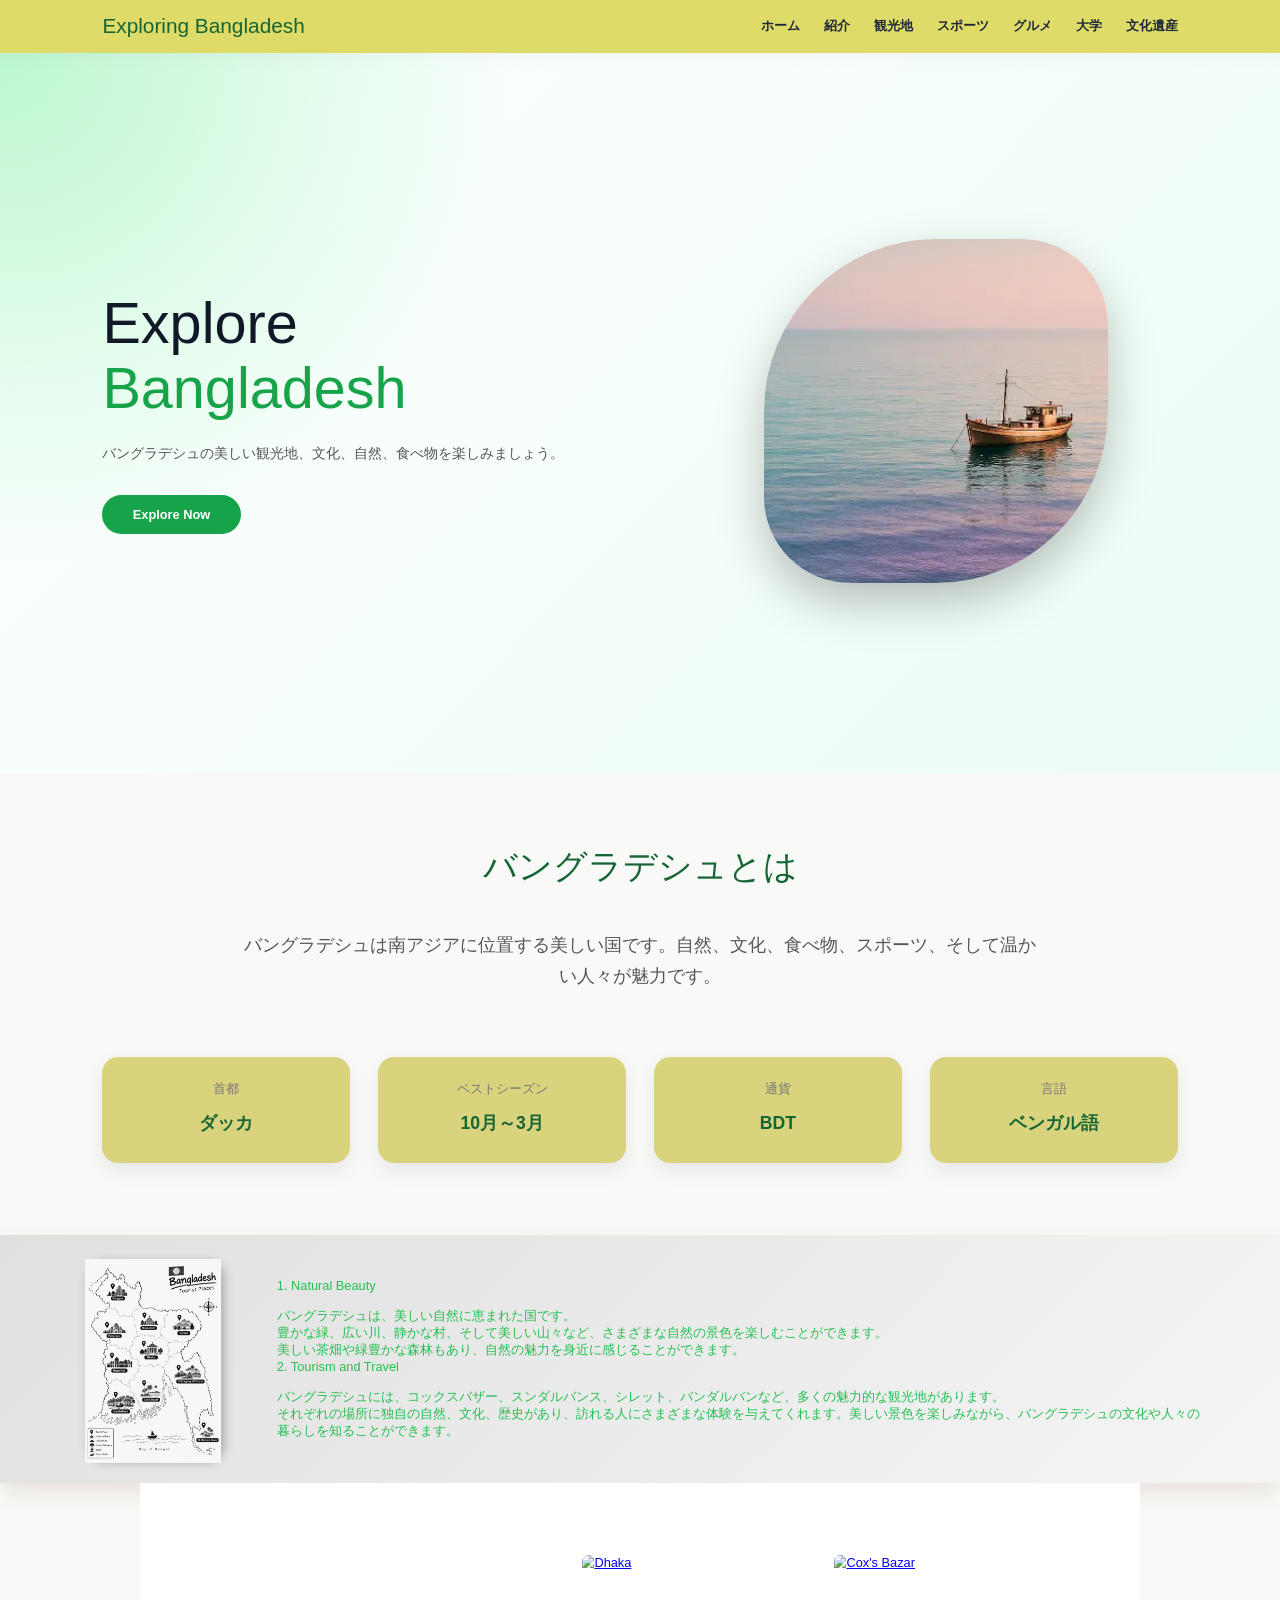
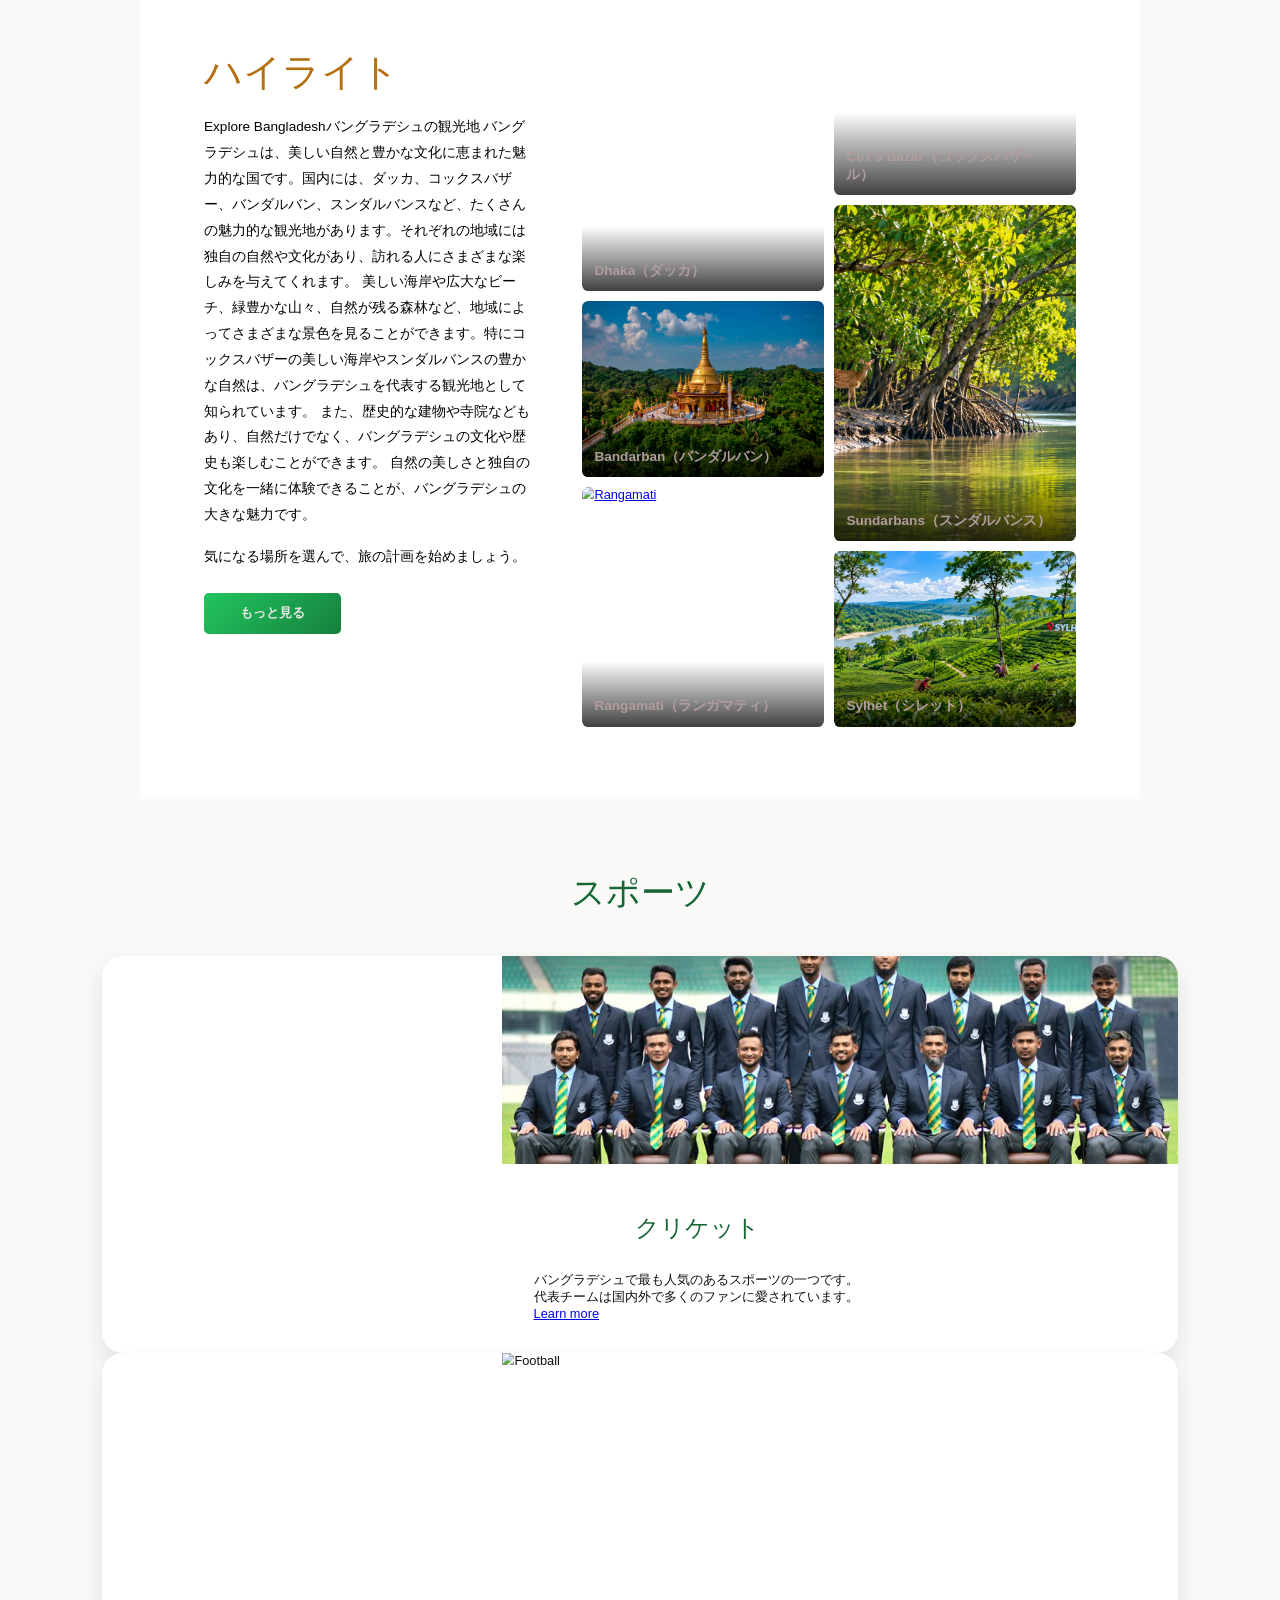
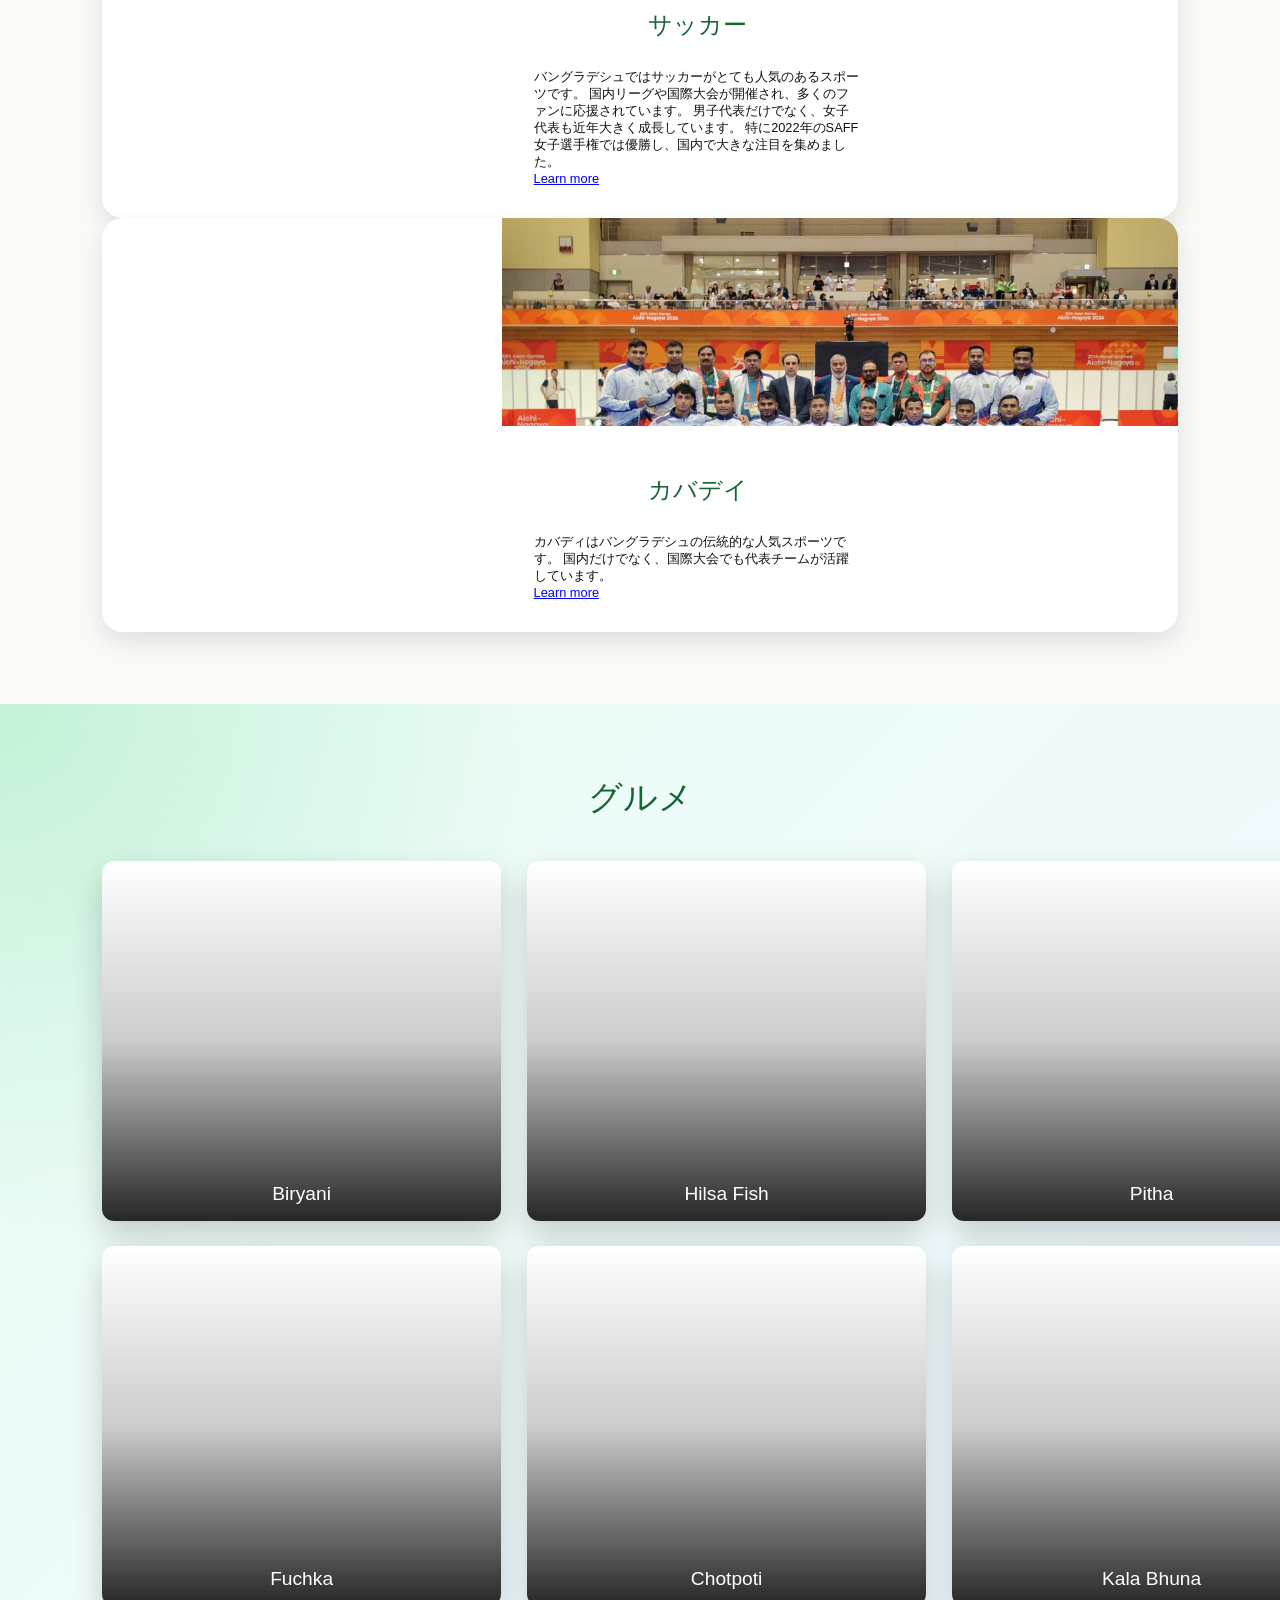
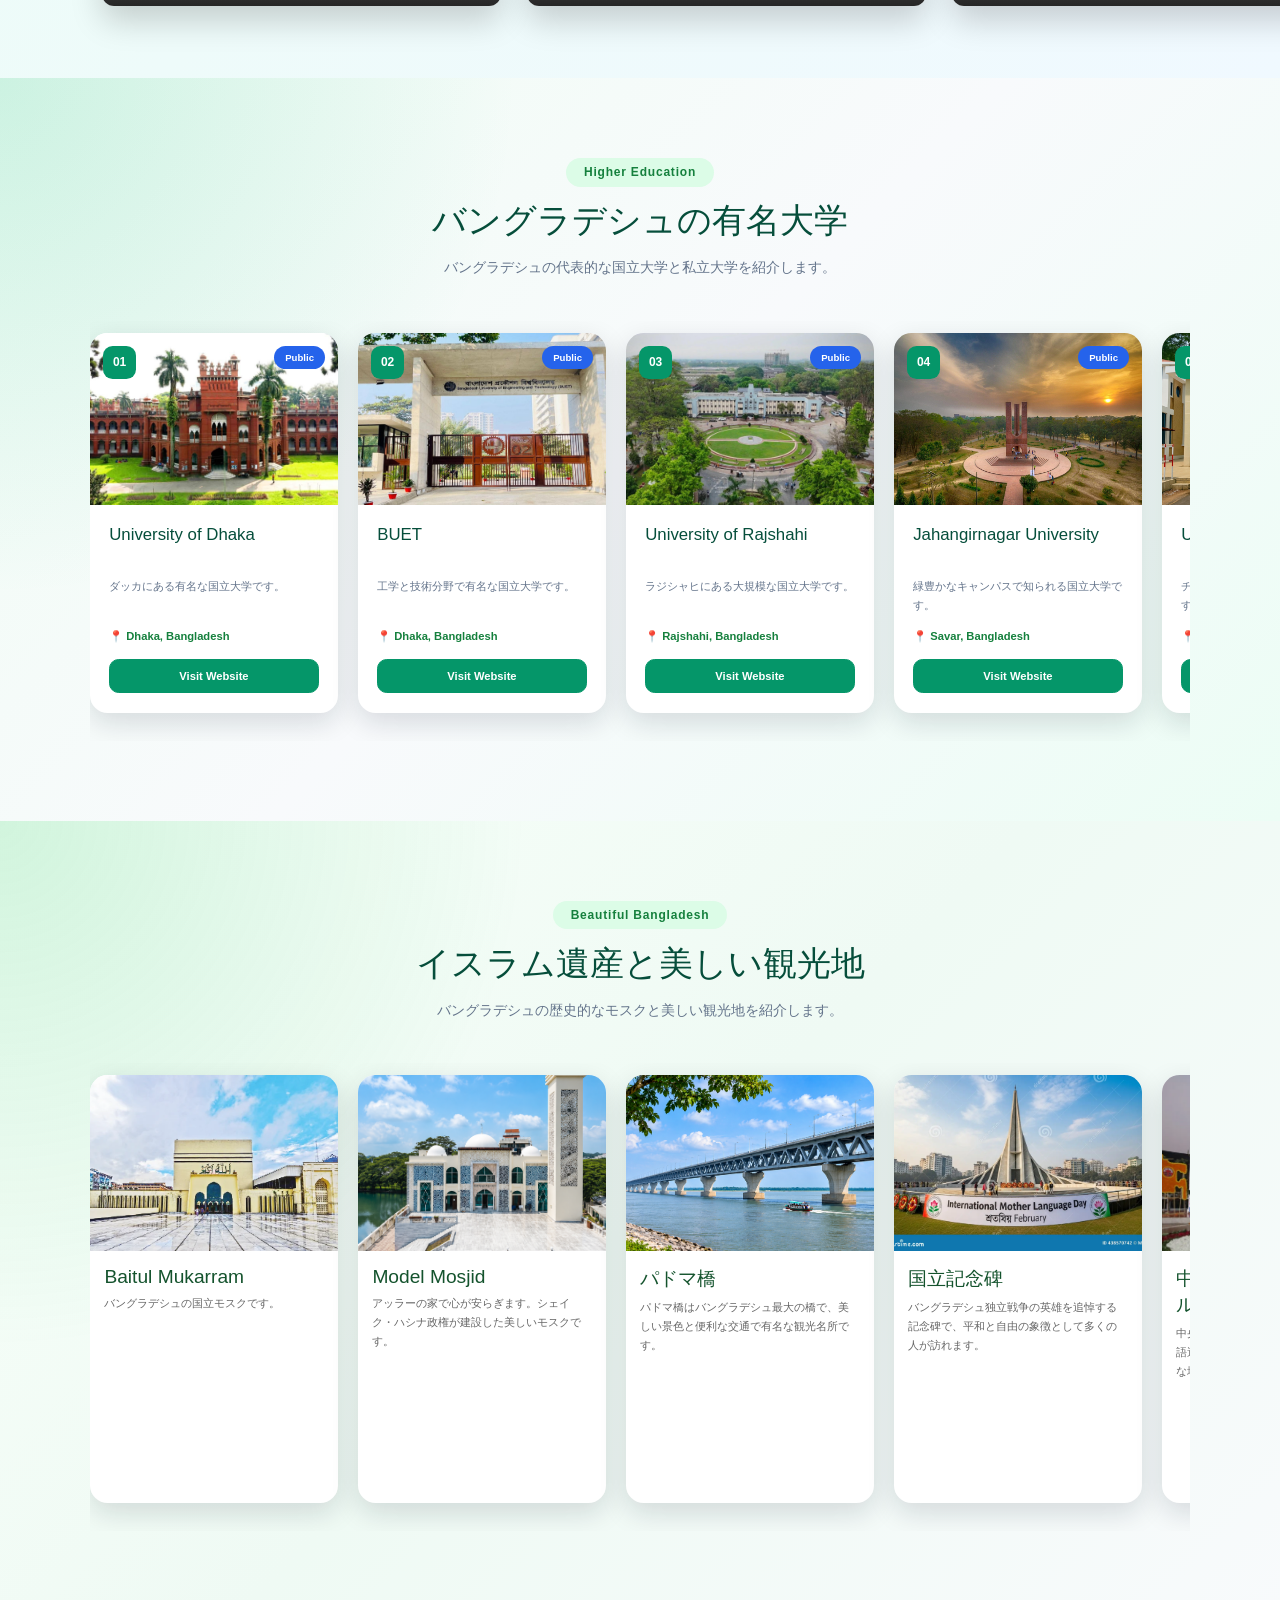
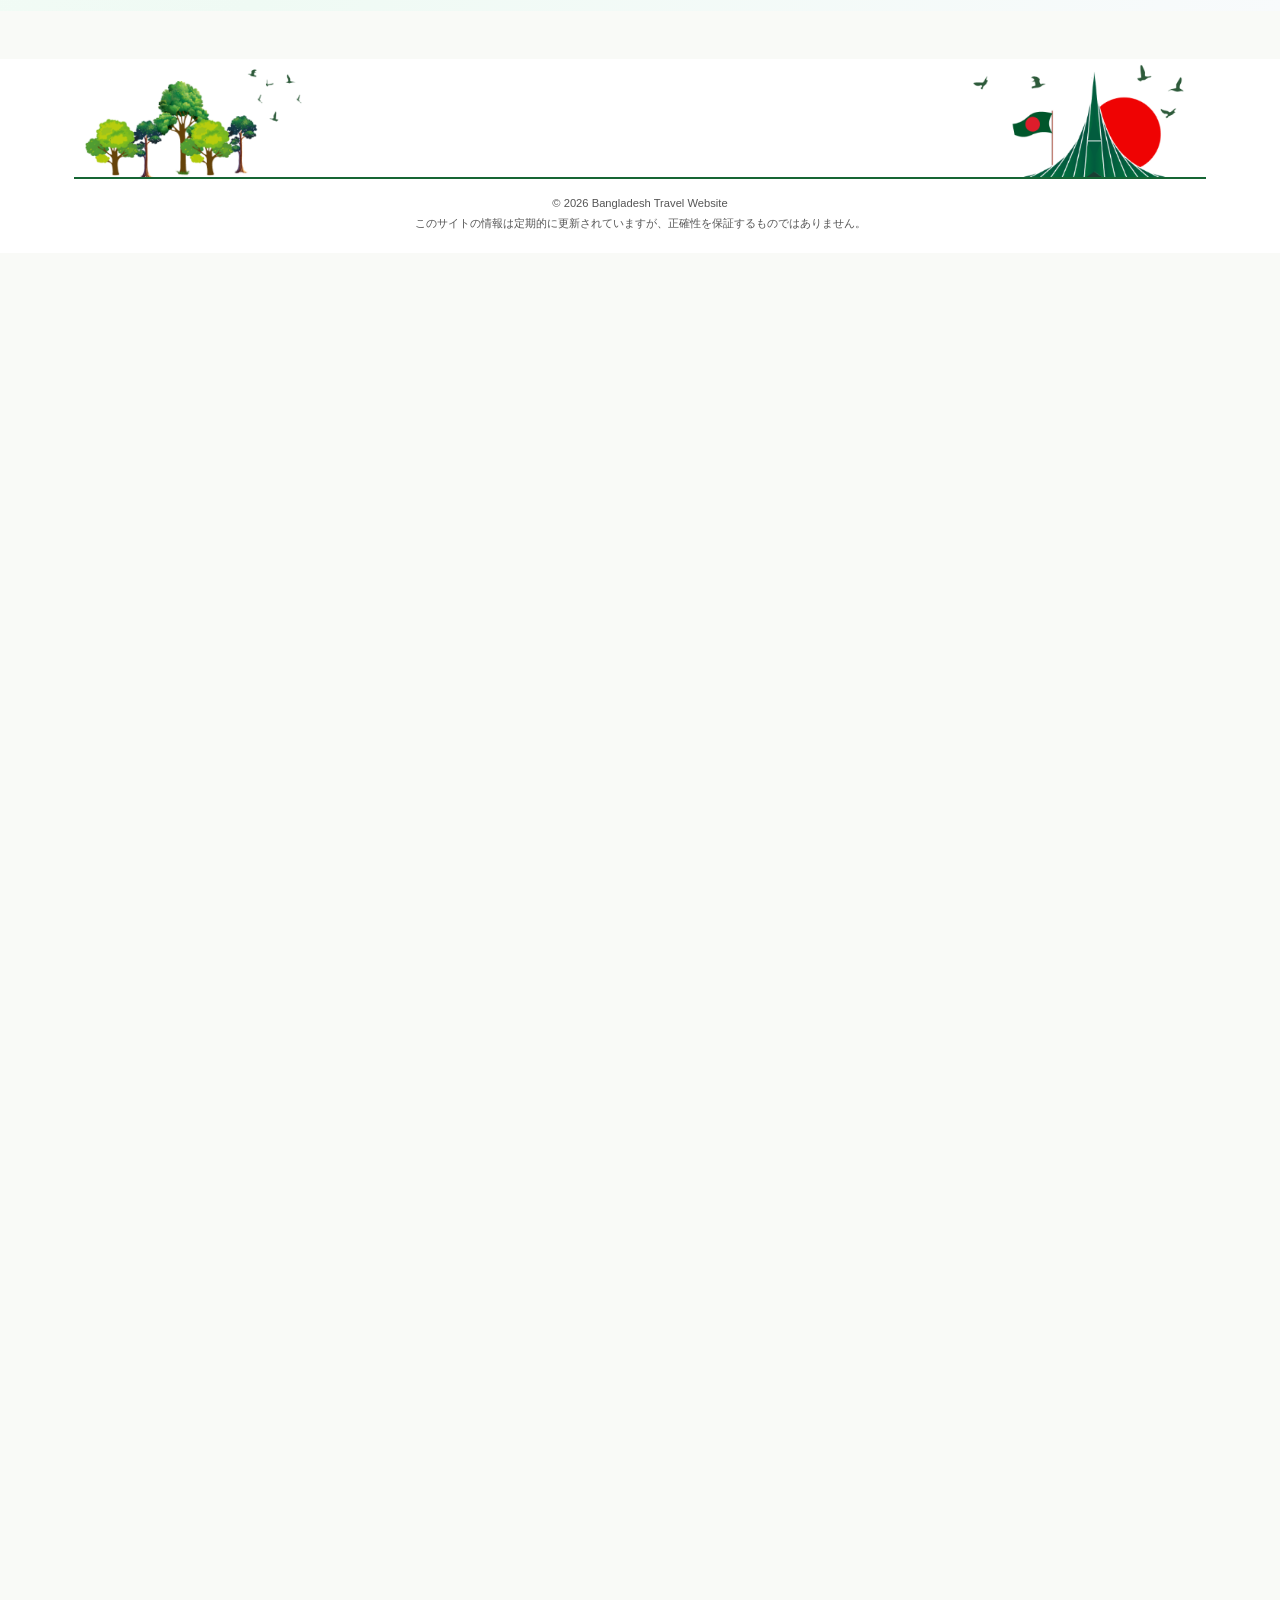
==== commit 12eaa4f3: "Update JOY-BANGLA website" ====
--- a/index.html
+++ b/index.html
@@ -11,7 +11,7 @@
 
 <!-- ========== নেভবার (উপরের মেনু) ========== -->
 <nav>
-    <h2>Explor Bangladesh</h2>
+    <h2>Exploring Bangladesh</h2>
     <ul>
         <li><a href="#home">ホーム</a></li>
         <li><a href="#about">紹介</a></li>
@@ -45,7 +45,7 @@
 
     <!-- ৪টা তথ্য বক্স (রাজধানী, সেরা সময়, মুদ্রা, ভাষা) -->
     <div class="info-boxes">
-        <!-- তথ্য বক্স: রাজধানী iurhiojh-->
+        <!-- তথ্য বক্স: রাজধানী -->
         <div class="info-card"><h4>首都</h4><p>ダッカ</p></div>
         <!-- তথ্য বক্স: ভ্রমণের সেরা সময় -->
         <div class="info-card"><h4>ベストシーズン</h4><p>10月～3月</p></div>
@@ -75,9 +75,17 @@
 
     <!-- বামের অংশ: শিরোনাম, লেখা, বাটন -->
     <div class="gallery-text">
-        <h2 class="hi">ハイライト</h2>
-            <p>バングラデシュは、南アジアのベンガル地方に位置する、人口約1億7千万人の国です。首都ダッカは歴史的な建物と賑やかな市場が共存する活気ある大都市で、ガンジス川やブラマプトラ川が作り出した広大な平野には、緑の田園と無数の川が広がっています。南東部のコックスバザールには世界最長級の天然ビーチが続き、南西部のスンダルバンスは世界最大のマングローブ林で、ベンガルトラが暮らす場所として知られています。北東部のシレットには見渡す限りの茶畑が広がり、バンダルバン、ランガマティ、サジェクバレーなどの丘陵地帯では、山、湖、滝、雲海の絶景と先住民族の文化に出会えます。ベンガル語を誇りとする人々は1952年の言語運動の歴史を大切にし、詩や音楽、手工芸、季節ごとのお祭りが今も生き続けています。ビリヤニ、イリッシュ（ヒルサ）、ピタ、フチカといった食文化や、人々に愛されるクリケットも魅力です。旅行のベストシーズンは10月から3月。温かいおもてなしに迎えられながら、あなただけのバングラデシュの旅を始めましょう。</p>
-<p>気になる場所を選んで、旅の計画を始めましょう。</p>
+        <h2>ハイライト</h2>
+        <p>Explore Bangladeshバングラデシュの観光地
+
+バングラデシュは、美しい自然と豊かな文化に恵まれた魅力的な国です。国内には、ダッカ、コックスバザー、バンダルバン、スンダルバンスなど、たくさんの魅力的な観光地があります。それぞれの地域には独自の自然や文化があり、訪れる人にさまざまな楽しみを与えてくれます。
+
+美しい海岸や広大なビーチ、緑豊かな山々、自然が残る森林など、地域によってさまざまな景色を見ることができます。特にコックスバザーの美しい海岸やスンダルバンスの豊かな自然は、バングラデシュを代表する観光地として知られています。
+
+また、歴史的な建物や寺院などもあり、自然だけでなく、バングラデシュの文化や歴史も楽しむことができます。
+
+自然の美しさと独自の文化を一緒に体験できることが、バングラデシュの大きな魅力です。</p>
+        <p>気になる場所を選んで、旅の計画を始めましょう。</p>
         <a href="#food" class="gallery-btn">もっと見る</a>
     </div>
 
@@ -128,41 +136,53 @@
 <!-- ========== খেলাধুলা সেকশন ========== -->
 <section class="highlights" id="sports">
     <h2>スポーツ</h2>
-    <div class="sport-cards">
-
-        <!-- খেলার কার্ড ১: ক্রিকেট -->
-        <div class="sport-card">
-            <div class="sport-img"><img src="img/cricket.jpg" alt="Bangladesh Cricket"></div>
-            <h3>Cricket</h3>
-            <p>バングラデシュで最も人気のあるスポーツの一つです。代表チームは国内外で多くのファンに愛されています。</p>
-            <a href="#" class="sport-btn">詳しく見る</a>
-        </div>
-
-        <!-- খেলার কার্ড ২: ফুটবল -->
-        <div class="sport-card">
-            <div class="sport-img"><img src="img/football.jpg" alt="Bangladesh Football"></div>
-            <h3>Football</h3>
-            <p>バングラデシュで長く親しまれている人気スポーツです。国内各地で多くの人々がサッカーを楽しんでいます。</p>
-            <a href="#" class="sport-btn">詳しく見る</a>
-        </div>
-
-        <!-- খেলার কার্ড ৩: ব্যাডমিন্টন -->
-        <div class="sport-card">
-            <div class="sport-img"><img src="img/badminton.jpg" alt="Bangladesh Badminton"></div>
-            <h3>Badminton</h3>
-            <p>バングラデシュで幅広い世代に親しまれているスポーツです。学校やクラブなどでも楽しまれています。</p>
-            <a href="#" class="sport-btn">詳しく見る</a>
-        </div>
-
-        <!-- খেলার কার্ড ৪: কাবাডি -->
-        <div class="sport-card">
-            <div class="sport-img"><img src="img/kabaddi.jpg" alt="Bangladesh Kabaddi"></div>
-            <h3>Kabaddi</h3>
-            <p>バングラデシュの伝統的な人気スポーツの一つです。スピードとチームワークが重要なスポーツです。</p>
-            <a href="#" class="sport-btn">詳しく見る</a>
-        </div>
-
-    </div>
+<div class="card-container">
+  <!-- カード 1 -->
+  <div class="card">
+    <div class="card-image bg-gray">
+      <img src="./img/cricket.jpg" alt="CRICKET">
+    </div>
+    <div class="card-content">
+      <h3 class="card-title">クリケット</h3>
+      <p class="card-description">
+       バングラデシュで最も人気のあるスポーツの一つです。代表チームは国内外で多くのファンに愛されています。
+      </p>
+      <a href="#" class="card-button">Learn more</a>
+    </div>
+  </div>
+
+  <!-- カード 2 -->
+  <div class="card">
+    <div class="card-image bg-yellow">
+      <img src="./img/FootBall.jpg" alt="Football">
+    </div>
+    <div class="card-content">
+      <h3 class="card-title">サッカー</h3>
+      <p class="card-description">
+        バングラデシュではサッカーがとても人気のあるスポーツです。
+        国内リーグや国際大会が開催され、多くのファンに応援されています。
+        男子代表だけでなく、女子代表も近年大きく成長しています。
+        特に2022年のSAFF女子選手権では優勝し、国内で大きな注目を集めました。
+      </p>
+      <a href="#" class="card-button">Learn more</a>
+    </div>
+  </div>
+
+  <!-- カード 3 -->
+  <div class="card">
+    <div class="card-image bg-blue">
+      <img src="./img/kabaddi.jpg" alt="Payments & Identity">
+    </div>
+    <div class="card-content">
+      <h3 class="card-title">カバデイ</h3>
+      <p class="card-description">
+        カバディはバングラデシュの伝統的な人気スポーツです。
+        国内だけでなく、国際大会でも代表チームが活躍しています。
+      </p>
+      <a href="#" class="card-button">Learn more</a>
+    </div>
+  </div>
+</div>
 </section>
 
 <!-- ========== খাবার সেকশন ========== -->
@@ -171,49 +191,23 @@
     <div class="cards">
 
         <!-- খাবারের কার্ড ১: বিরিয়ানি -->
-<article class="heritage-slide-card">
-            <img src="./img/kacci_bhai_biriyani.jpg" alt="Model Mosjid">
-            <div class="heritage-slide-text">
-                <h3>Kacchi Biryani</h3>
-                <p>カッチビリヤニは、バングラデシュ、特に首都ダッカで非常に人気のある伝統料理です。ヨーグルトやスパイスで味付けした生の羊肉と香り豊かなバスマティライス、ジャガイモなどを一緒に重ね、時間をかけて蒸し焼きにします。肉の旨味とスパイスの香りがご飯に染み込み、豊かな風味を生み出します。結婚式やお祝いなど、特別な行事でもよく食べられています。</p>
-            </div>
-        </article>
-<article class="heritage-slide-card">
-            <img src="./img/Hilsa Fish.jpg" alt="Model Mosjid">
-            <div class="heritage-slide-text">
-                <h3>Hilsa Fish</h3>
-                <p>イリッシュは、バングラデシュの国魚であり、国民にとても愛されている魚です。独特の風味と豊かな脂の旨味が特徴です。特に、マスタードソースやスパイスを使った料理が有名です。温かいご飯と一緒に食べるのが一般的で、バングラデシュの食文化を代表する料理の一つです</p>
-            </div>
-        </article>
-<article class="heritage-slide-card">
-            <img src="./img/pitha.jpg" alt="Model Mosjid">
-            <div class="heritage-slide-text">
-                <h3>Pitha</h3>
-                <p>ピタは、バングラデシュで古くから親しまれている伝統的なお菓子です。主に米粉、ココナッツ、牛乳、砂糖や黒糖などを使って作られます。蒸したり、焼いたり、揚げたりと、地域によってさまざまな種類があります。特に冬の季節には、家族や友人と一緒にピタを作って楽しむ習慣があります。バングラデシュの文化や伝統を感じられる、人気のある家庭料理の一つです。</p>
-            </div>
-        </article>
-<article class="heritage-slide-card">
-            <img src="./img/Fuchka.jpg" alt="Model Mosjid">
-            <div class="heritage-slide-text">
-                <h3>Fuchka</h3>
-                <p>フチカは、バングラデシュでとても人気のある伝統的なストリートフードです。サクサクとした小さな生地の中に、スパイスで味付けしたジャガイモや豆などを詰め、タマリンドの酸味のあるソースをかけて食べます。辛さと酸っぱさが絶妙に組み合わさった、一度食べると忘れられない味です。</p>
-            </div>
-        </article>
-<article class="heritage-slide-card">
-            <img src="./img/chotpoti.jpg" alt="Model Mosjid">
-            <div class="heritage-slide-text">
-                <h3>Chotpoti</h3>
-                <p>チョプティは、バングラデシュで親しまれている人気のストリートフードです。主に豆、ジャガイモ、玉ねぎ、唐辛子などをスパイスと一緒に調理して作ります。ゆで卵やパクチー、タマリンドソースをトッピングすることもあります。ピリッとした辛さと酸味が特徴で、午後のおやつとしても人気があります。</p>
-            </div>
-        </article>
-
-<article class="heritage-slide-card">
-            <img src="./img/kalabhuna.jpg" alt="Model Mosjid">
-            <div class="heritage-slide-text">
-                <h3>Kala Bhuna</h3>
-                <p>カラブナは、バングラデシュ南東部のチッタゴン地方を代表する伝統的な肉料理です。牛肉を玉ねぎ、ニンニク、生姜、唐辛子などの豊富なスパイスと一緒に、時間をかけてじっくり煮込みます。料理が完成すると肉の色が黒っぽくなり、濃厚な味と香りが楽しめます。ご飯やプラオと一緒に食べるのがおすすめです。</p>
-            </div>
-        </article>
+        <div class="card"><img src="img/kacci_bhai_biriyani.jpg" alt="Biryani"><h3>Biryani</h3></div>
+
+        <!-- খাবারের কার্ড ২: ইলিশ মাছ -->
+        <div class="card"><img src="img/Hilsa Fish.jpg" alt="Hilsa Fish"><h3>Hilsa Fish</h3></div>
+
+        <!-- খাবারের কার্ড ৩: পিঠা -->
+        <div class="card"><img src="img/pitha.jpg" alt="Pitha"><h3>Pitha</h3></div>
+
+        <!-- খাবারের কার্ড ৪: ফুচকা -->
+        <div class="card"><img src="img/fuchka.jpg" alt="Fuchka"><h3>Fuchka</h3></div>
+
+        <!-- খাবারের কার্ড ৫: চটপটি -->
+        <div class="card"><img src="img/chotpoti.jpg" alt="Chotpoti"><h3>Chotpoti</h3></div>
+
+        <!-- খাবারের কার্ড ৬: কালা ভুনা -->
+        <div class="card"><img src="img/kalabhuna.jpg" alt="Kala Bhuna"><h3>Kala Bhuna</h3></div>
+
     </div>
 </section>
 <!-- ========== বিশ্ববিদ্যালয় সেকশন (পাশে স্ক্রল হওয়া স্লাইডার) ========== -->
@@ -471,7 +465,7 @@
         <article class="heritage-slide-card">
             <img src="img/Sixty Dome.jpg" alt="Cox's Bazar">
             <div class="heritage-slide-text">
-                <h3>Sixty Dome Mosque</h3>
+                <h3>シャット・ゴンブズ・モスク</h3>
                 <p>シャット・ゴンブズ・モスク（60ドーム・モスク）は、バングラデシュのバゲルハットにある有名な歴史的モスクです。15世紀に建てられ、ユネスコ世界遺産にも登録されています。美しいドームや石造りの柱が特徴で、バングラデシュのイスラム建築と歴史を感じることができる人気の観光スポットです。</p>
             </div>
         </article>
@@ -515,6 +509,7 @@
     <!-- ফুটারের লেখা (কপিরাইট) -->
     <p>
         © 2026 Bangladesh Travel Website<br>
+        このサイトの情報は定期的に更新されていますが、正確性を保証するものではありません。
     </p>
 
 </footer>
--- a/style.css
+++ b/style.css
@@ -98,7 +98,7 @@
 .visit-btn {
   display: inline-block;
   background: #16a34a;
-  color: #b38a8a;
+  color: white;
   text-decoration: none;
   font-weight: bold;
   transition: 0.3s;
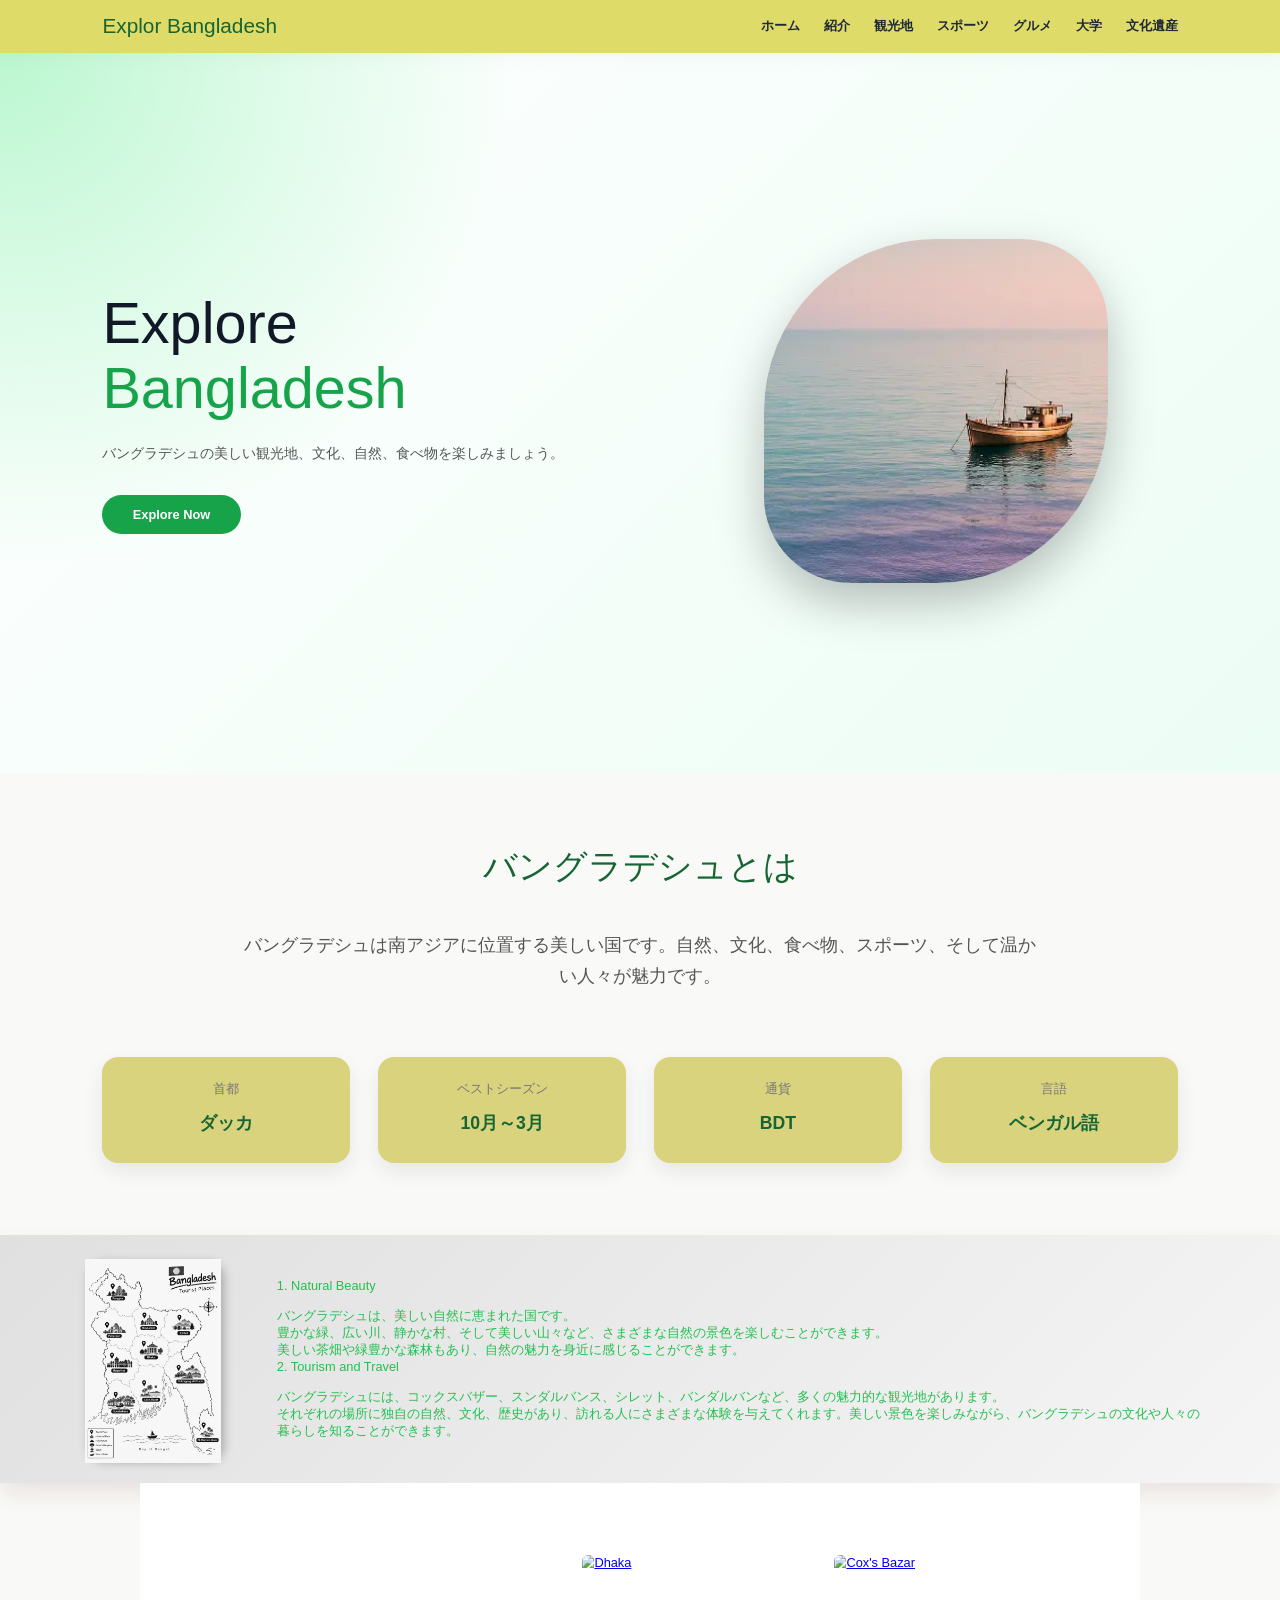
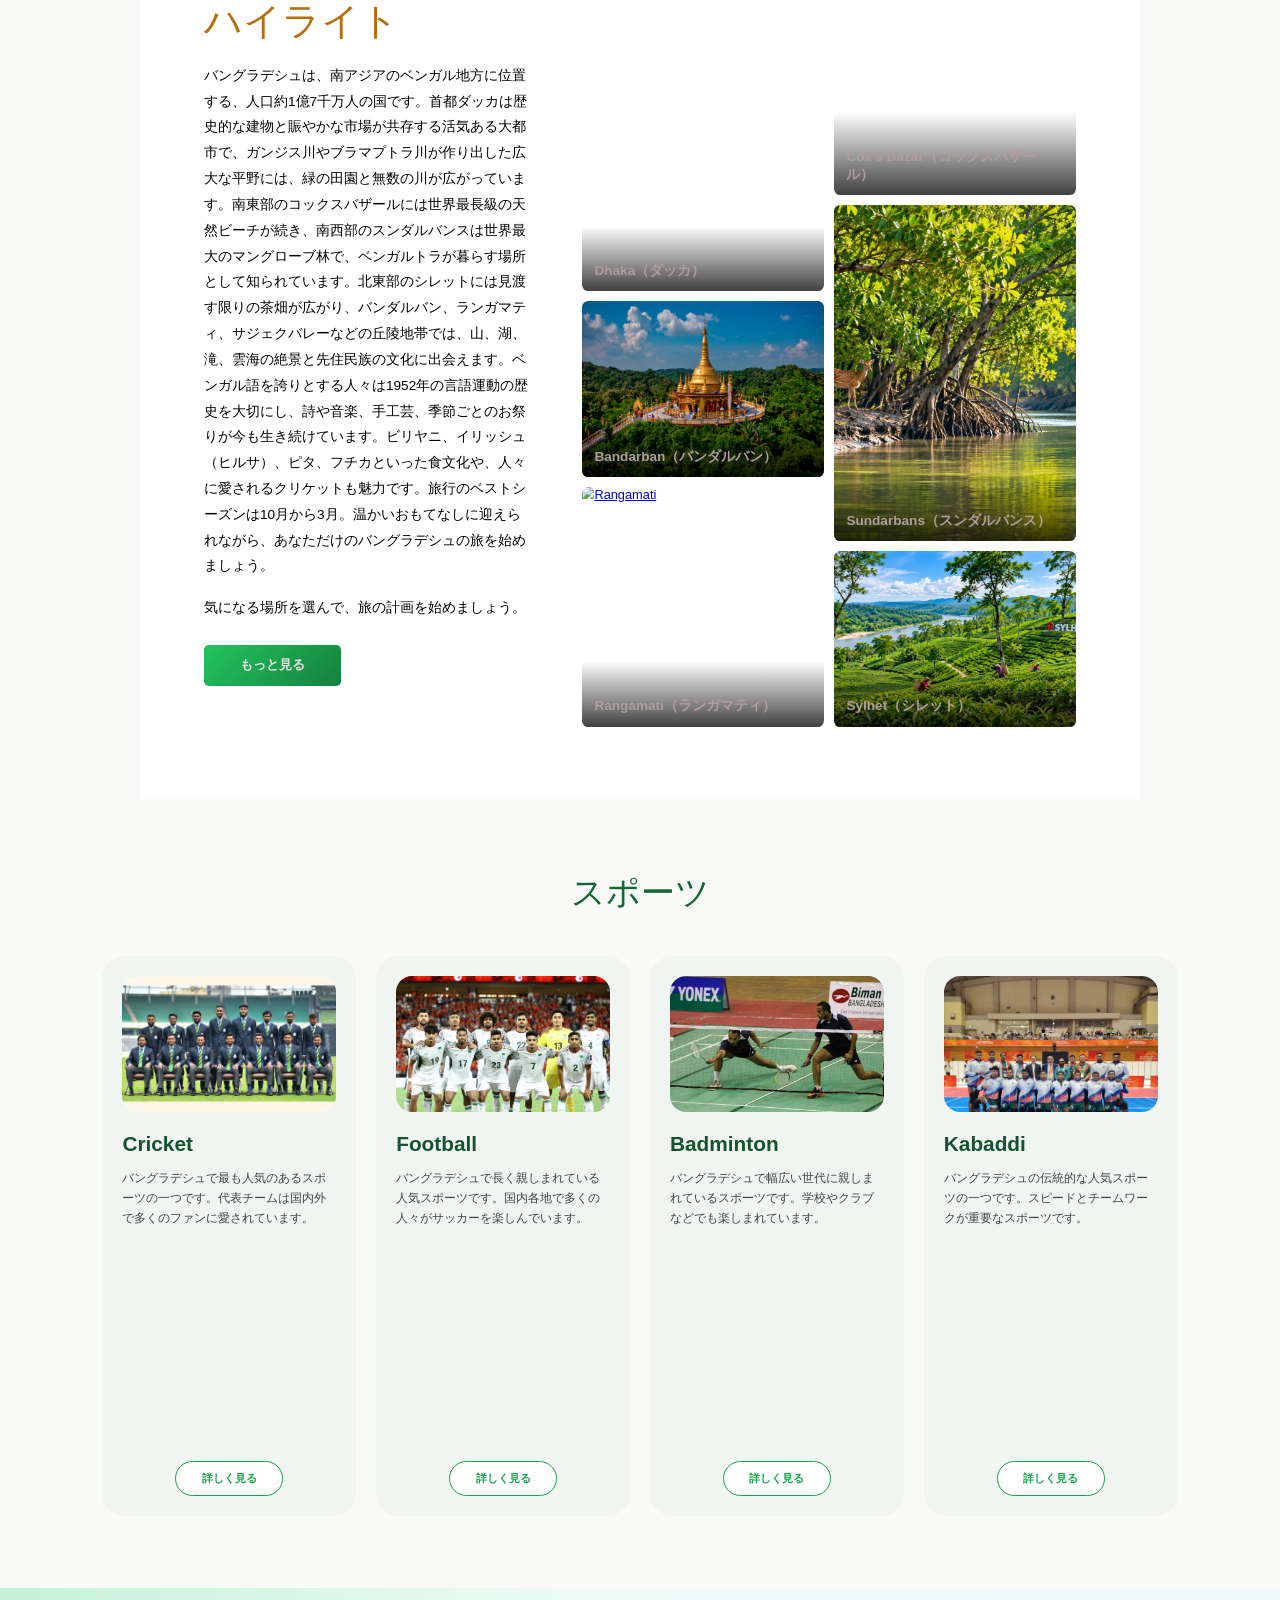
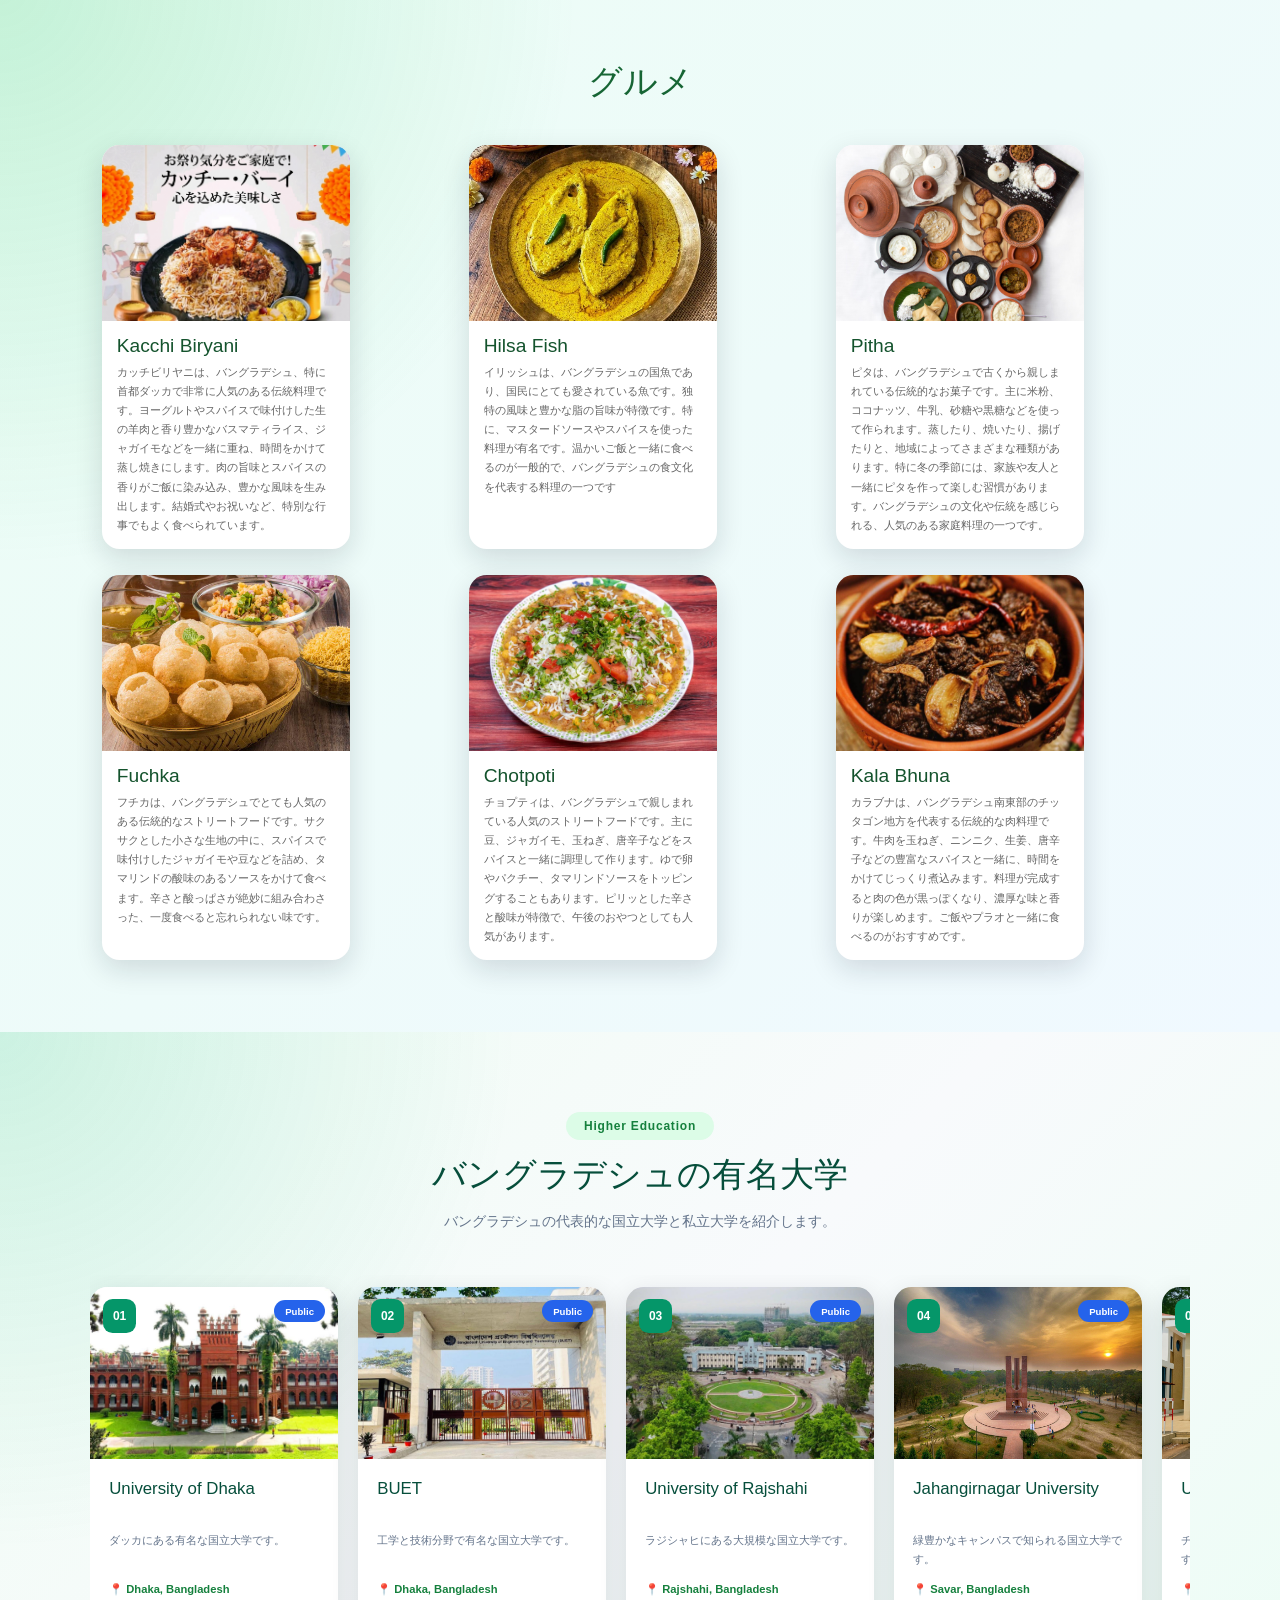
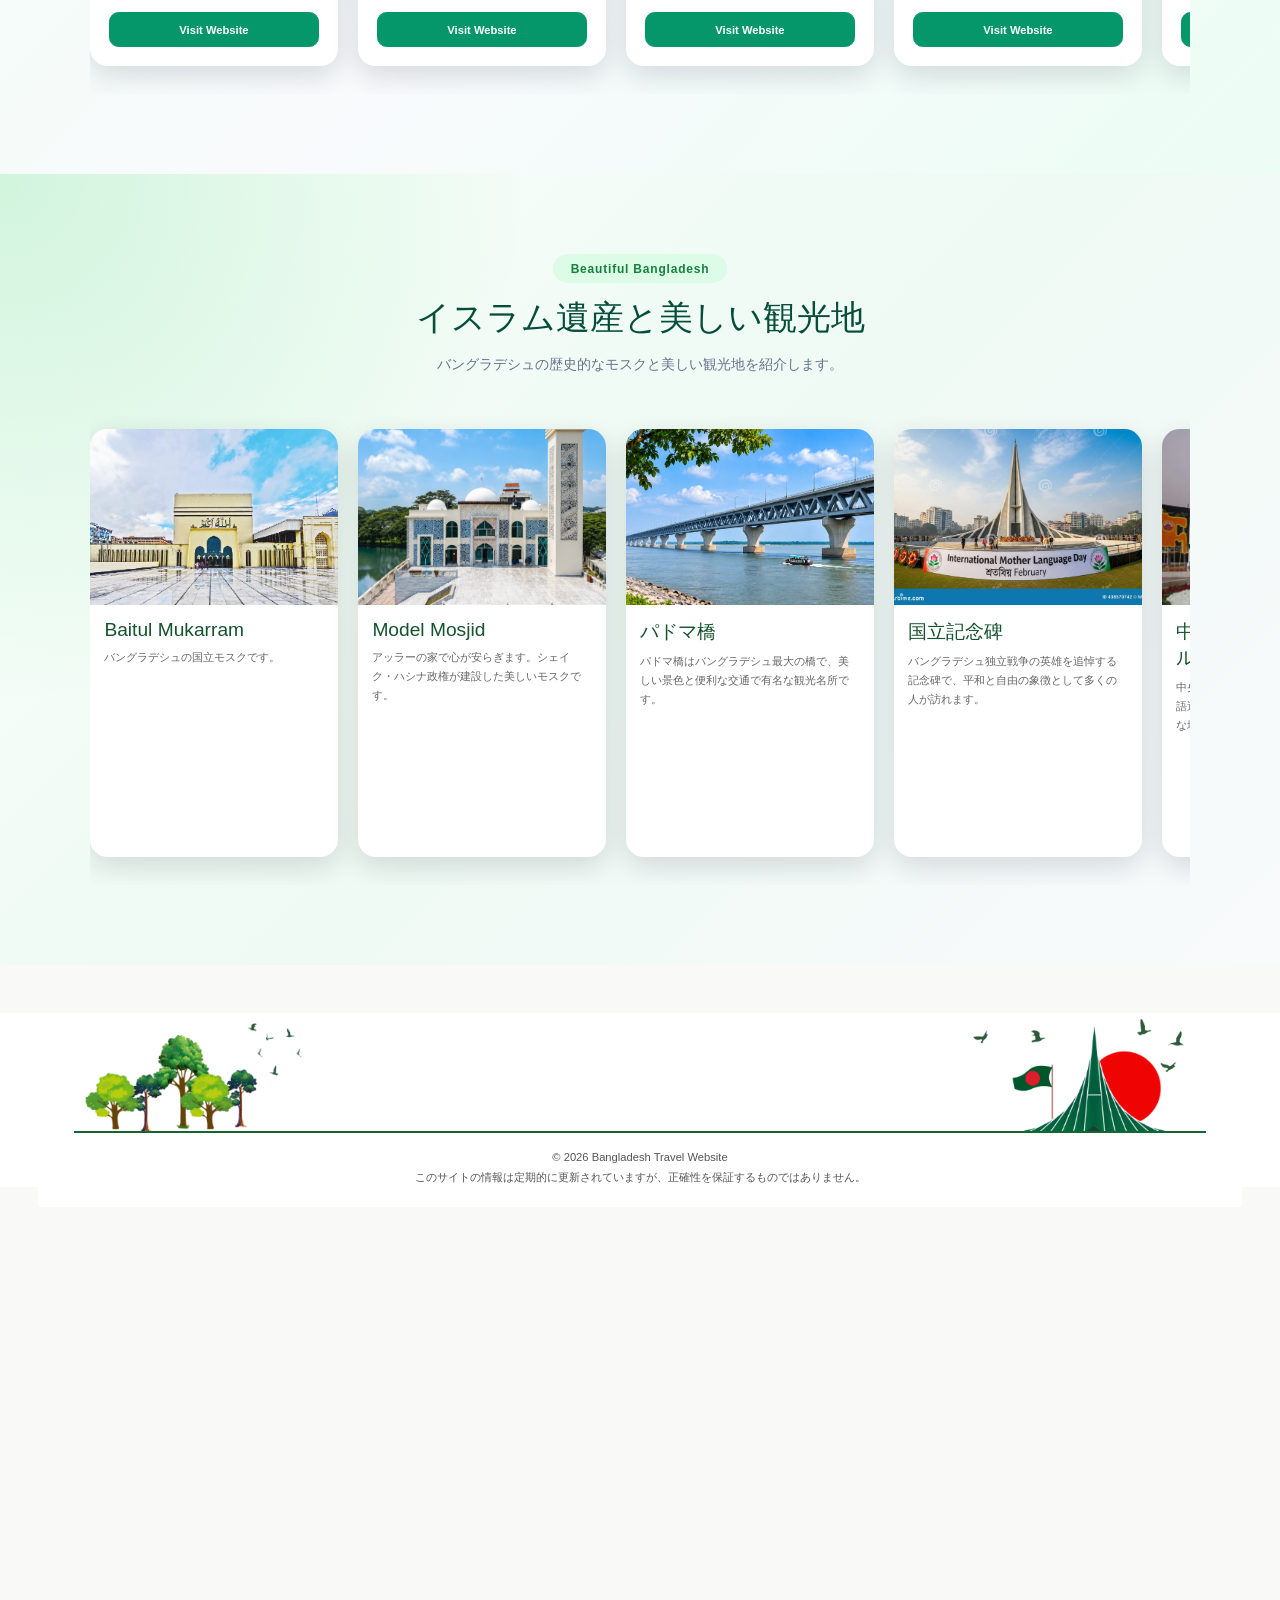
==== commit 2584cced: "everything fucked up" ====
--- a/index.html
+++ b/index.html
@@ -11,7 +11,7 @@
 
 <!-- ========== নেভবার (উপরের মেনু) ========== -->
 <nav>
-    <h2>Exploring Bangladesh</h2>
+    <h2>Explor Bangladesh</h2>
     <ul>
         <li><a href="#home">ホーム</a></li>
         <li><a href="#about">紹介</a></li>
@@ -45,7 +45,7 @@
 
     <!-- ৪টা তথ্য বক্স (রাজধানী, সেরা সময়, মুদ্রা, ভাষা) -->
     <div class="info-boxes">
-        <!-- তথ্য বক্স: রাজধানী -->
+        <!-- তথ্য বক্স: রাজধানী iurhiojh-->
         <div class="info-card"><h4>首都</h4><p>ダッカ</p></div>
         <!-- তথ্য বক্স: ভ্রমণের সেরা সময় -->
         <div class="info-card"><h4>ベストシーズン</h4><p>10月～3月</p></div>
@@ -75,17 +75,9 @@
 
     <!-- বামের অংশ: শিরোনাম, লেখা, বাটন -->
     <div class="gallery-text">
-        <h2>ハイライト</h2>
-        <p>Explore Bangladeshバングラデシュの観光地
-
-バングラデシュは、美しい自然と豊かな文化に恵まれた魅力的な国です。国内には、ダッカ、コックスバザー、バンダルバン、スンダルバンスなど、たくさんの魅力的な観光地があります。それぞれの地域には独自の自然や文化があり、訪れる人にさまざまな楽しみを与えてくれます。
-
-美しい海岸や広大なビーチ、緑豊かな山々、自然が残る森林など、地域によってさまざまな景色を見ることができます。特にコックスバザーの美しい海岸やスンダルバンスの豊かな自然は、バングラデシュを代表する観光地として知られています。
-
-また、歴史的な建物や寺院などもあり、自然だけでなく、バングラデシュの文化や歴史も楽しむことができます。
-
-自然の美しさと独自の文化を一緒に体験できることが、バングラデシュの大きな魅力です。</p>
-        <p>気になる場所を選んで、旅の計画を始めましょう。</p>
+        <h2 class="hi">ハイライト</h2>
+            <p>バングラデシュは、南アジアのベンガル地方に位置する、人口約1億7千万人の国です。首都ダッカは歴史的な建物と賑やかな市場が共存する活気ある大都市で、ガンジス川やブラマプトラ川が作り出した広大な平野には、緑の田園と無数の川が広がっています。南東部のコックスバザールには世界最長級の天然ビーチが続き、南西部のスンダルバンスは世界最大のマングローブ林で、ベンガルトラが暮らす場所として知られています。北東部のシレットには見渡す限りの茶畑が広がり、バンダルバン、ランガマティ、サジェクバレーなどの丘陵地帯では、山、湖、滝、雲海の絶景と先住民族の文化に出会えます。ベンガル語を誇りとする人々は1952年の言語運動の歴史を大切にし、詩や音楽、手工芸、季節ごとのお祭りが今も生き続けています。ビリヤニ、イリッシュ（ヒルサ）、ピタ、フチカといった食文化や、人々に愛されるクリケットも魅力です。旅行のベストシーズンは10月から3月。温かいおもてなしに迎えられながら、あなただけのバングラデシュの旅を始めましょう。</p>
+<p>気になる場所を選んで、旅の計画を始めましょう。</p>
         <a href="#food" class="gallery-btn">もっと見る</a>
     </div>
 
@@ -136,53 +128,41 @@
 <!-- ========== খেলাধুলা সেকশন ========== -->
 <section class="highlights" id="sports">
     <h2>スポーツ</h2>
-<div class="card-container">
-  <!-- カード 1 -->
-  <div class="card">
-    <div class="card-image bg-gray">
-      <img src="./img/cricket.jpg" alt="CRICKET">
-    </div>
-    <div class="card-content">
-      <h3 class="card-title">クリケット</h3>
-      <p class="card-description">
-       バングラデシュで最も人気のあるスポーツの一つです。代表チームは国内外で多くのファンに愛されています。
-      </p>
-      <a href="#" class="card-button">Learn more</a>
-    </div>
-  </div>
-
-  <!-- カード 2 -->
-  <div class="card">
-    <div class="card-image bg-yellow">
-      <img src="./img/FootBall.jpg" alt="Football">
-    </div>
-    <div class="card-content">
-      <h3 class="card-title">サッカー</h3>
-      <p class="card-description">
-        バングラデシュではサッカーがとても人気のあるスポーツです。
-        国内リーグや国際大会が開催され、多くのファンに応援されています。
-        男子代表だけでなく、女子代表も近年大きく成長しています。
-        特に2022年のSAFF女子選手権では優勝し、国内で大きな注目を集めました。
-      </p>
-      <a href="#" class="card-button">Learn more</a>
-    </div>
-  </div>
-
-  <!-- カード 3 -->
-  <div class="card">
-    <div class="card-image bg-blue">
-      <img src="./img/kabaddi.jpg" alt="Payments & Identity">
-    </div>
-    <div class="card-content">
-      <h3 class="card-title">カバデイ</h3>
-      <p class="card-description">
-        カバディはバングラデシュの伝統的な人気スポーツです。
-        国内だけでなく、国際大会でも代表チームが活躍しています。
-      </p>
-      <a href="#" class="card-button">Learn more</a>
-    </div>
-  </div>
-</div>
+    <div class="sport-cards">
+
+        <!-- খেলার কার্ড ১: ক্রিকেট -->
+        <div class="sport-card">
+            <div class="sport-img"><img src="img/cricket.jpg" alt="Bangladesh Cricket"></div>
+            <h3>Cricket</h3>
+            <p>バングラデシュで最も人気のあるスポーツの一つです。代表チームは国内外で多くのファンに愛されています。</p>
+            <a href="#" class="sport-btn">詳しく見る</a>
+        </div>
+
+        <!-- খেলার কার্ড ২: ফুটবল -->
+        <div class="sport-card">
+            <div class="sport-img"><img src="img/football.jpg" alt="Bangladesh Football"></div>
+            <h3>Football</h3>
+            <p>バングラデシュで長く親しまれている人気スポーツです。国内各地で多くの人々がサッカーを楽しんでいます。</p>
+            <a href="#" class="sport-btn">詳しく見る</a>
+        </div>
+
+        <!-- খেলার কার্ড ৩: ব্যাডমিন্টন -->
+        <div class="sport-card">
+            <div class="sport-img"><img src="img/badminton.jpg" alt="Bangladesh Badminton"></div>
+            <h3>Badminton</h3>
+            <p>バングラデシュで幅広い世代に親しまれているスポーツです。学校やクラブなどでも楽しまれています。</p>
+            <a href="#" class="sport-btn">詳しく見る</a>
+        </div>
+
+        <!-- খেলার কার্ড ৪: কাবাডি -->
+        <div class="sport-card">
+            <div class="sport-img"><img src="img/kabaddi.jpg" alt="Bangladesh Kabaddi"></div>
+            <h3>Kabaddi</h3>
+            <p>バングラデシュの伝統的な人気スポーツの一つです。スピードとチームワークが重要なスポーツです。</p>
+            <a href="#" class="sport-btn">詳しく見る</a>
+        </div>
+
+    </div>
 </section>
 
 <!-- ========== খাবার সেকশন ========== -->
@@ -191,23 +171,49 @@
     <div class="cards">
 
         <!-- খাবারের কার্ড ১: বিরিয়ানি -->
-        <div class="card"><img src="img/kacci_bhai_biriyani.jpg" alt="Biryani"><h3>Biryani</h3></div>
-
-        <!-- খাবারের কার্ড ২: ইলিশ মাছ -->
-        <div class="card"><img src="img/Hilsa Fish.jpg" alt="Hilsa Fish"><h3>Hilsa Fish</h3></div>
-
-        <!-- খাবারের কার্ড ৩: পিঠা -->
-        <div class="card"><img src="img/pitha.jpg" alt="Pitha"><h3>Pitha</h3></div>
-
-        <!-- খাবারের কার্ড ৪: ফুচকা -->
-        <div class="card"><img src="img/fuchka.jpg" alt="Fuchka"><h3>Fuchka</h3></div>
-
-        <!-- খাবারের কার্ড ৫: চটপটি -->
-        <div class="card"><img src="img/chotpoti.jpg" alt="Chotpoti"><h3>Chotpoti</h3></div>
-
-        <!-- খাবারের কার্ড ৬: কালা ভুনা -->
-        <div class="card"><img src="img/kalabhuna.jpg" alt="Kala Bhuna"><h3>Kala Bhuna</h3></div>
-
+<article class="heritage-slide-card">
+            <img src="./img/kacci_bhai_biriyani.jpg" alt="Model Mosjid">
+            <div class="heritage-slide-text">
+                <h3>Kacchi Biryani</h3>
+                <p>カッチビリヤニは、バングラデシュ、特に首都ダッカで非常に人気のある伝統料理です。ヨーグルトやスパイスで味付けした生の羊肉と香り豊かなバスマティライス、ジャガイモなどを一緒に重ね、時間をかけて蒸し焼きにします。肉の旨味とスパイスの香りがご飯に染み込み、豊かな風味を生み出します。結婚式やお祝いなど、特別な行事でもよく食べられています。</p>
+            </div>
+        </article>
+<article class="heritage-slide-card">
+            <img src="./img/Hilsa Fish.jpg" alt="Model Mosjid">
+            <div class="heritage-slide-text">
+                <h3>Hilsa Fish</h3>
+                <p>イリッシュは、バングラデシュの国魚であり、国民にとても愛されている魚です。独特の風味と豊かな脂の旨味が特徴です。特に、マスタードソースやスパイスを使った料理が有名です。温かいご飯と一緒に食べるのが一般的で、バングラデシュの食文化を代表する料理の一つです</p>
+            </div>
+        </article>
+<article class="heritage-slide-card">
+            <img src="./img/pitha.jpg" alt="Model Mosjid">
+            <div class="heritage-slide-text">
+                <h3>Pitha</h3>
+                <p>ピタは、バングラデシュで古くから親しまれている伝統的なお菓子です。主に米粉、ココナッツ、牛乳、砂糖や黒糖などを使って作られます。蒸したり、焼いたり、揚げたりと、地域によってさまざまな種類があります。特に冬の季節には、家族や友人と一緒にピタを作って楽しむ習慣があります。バングラデシュの文化や伝統を感じられる、人気のある家庭料理の一つです。</p>
+            </div>
+        </article>
+<article class="heritage-slide-card">
+            <img src="./img/Fuchka.jpg" alt="Model Mosjid">
+            <div class="heritage-slide-text">
+                <h3>Fuchka</h3>
+                <p>フチカは、バングラデシュでとても人気のある伝統的なストリートフードです。サクサクとした小さな生地の中に、スパイスで味付けしたジャガイモや豆などを詰め、タマリンドの酸味のあるソースをかけて食べます。辛さと酸っぱさが絶妙に組み合わさった、一度食べると忘れられない味です。</p>
+            </div>
+        </article>
+<article class="heritage-slide-card">
+            <img src="./img/chotpoti.jpg" alt="Model Mosjid">
+            <div class="heritage-slide-text">
+                <h3>Chotpoti</h3>
+                <p>チョプティは、バングラデシュで親しまれている人気のストリートフードです。主に豆、ジャガイモ、玉ねぎ、唐辛子などをスパイスと一緒に調理して作ります。ゆで卵やパクチー、タマリンドソースをトッピングすることもあります。ピリッとした辛さと酸味が特徴で、午後のおやつとしても人気があります。</p>
+            </div>
+        </article>
+
+<article class="heritage-slide-card">
+            <img src="./img/kalabhuna.jpg" alt="Model Mosjid">
+            <div class="heritage-slide-text">
+                <h3>Kala Bhuna</h3>
+                <p>カラブナは、バングラデシュ南東部のチッタゴン地方を代表する伝統的な肉料理です。牛肉を玉ねぎ、ニンニク、生姜、唐辛子などの豊富なスパイスと一緒に、時間をかけてじっくり煮込みます。料理が完成すると肉の色が黒っぽくなり、濃厚な味と香りが楽しめます。ご飯やプラオと一緒に食べるのがおすすめです。</p>
+            </div>
+        </article>
     </div>
 </section>
 <!-- ========== বিশ্ববিদ্যালয় সেকশন (পাশে স্ক্রল হওয়া স্লাইডার) ========== -->
@@ -509,7 +515,6 @@
     <!-- ফুটারের লেখা (কপিরাইট) -->
     <p>
         © 2026 Bangladesh Travel Website<br>
-        このサイトの情報は定期的に更新されていますが、正確性を保証するものではありません。
     </p>
 
 </footer>
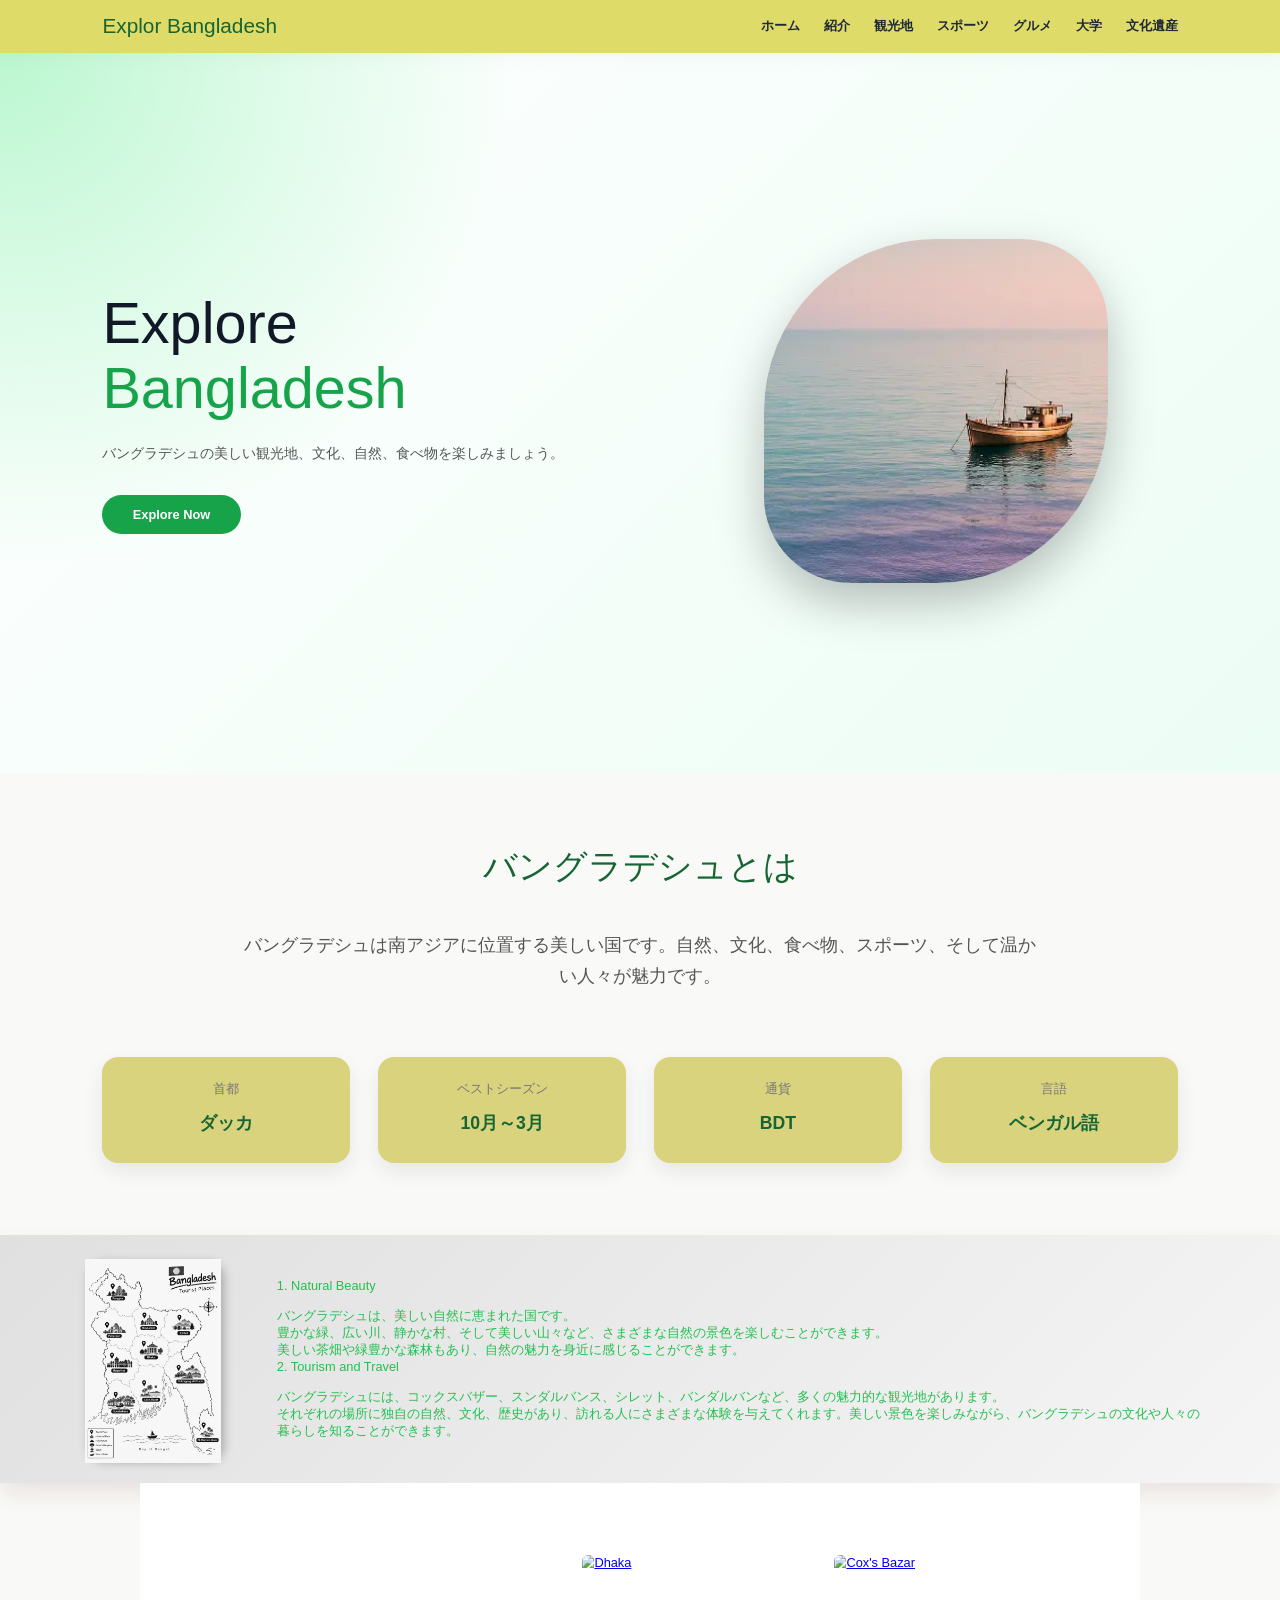
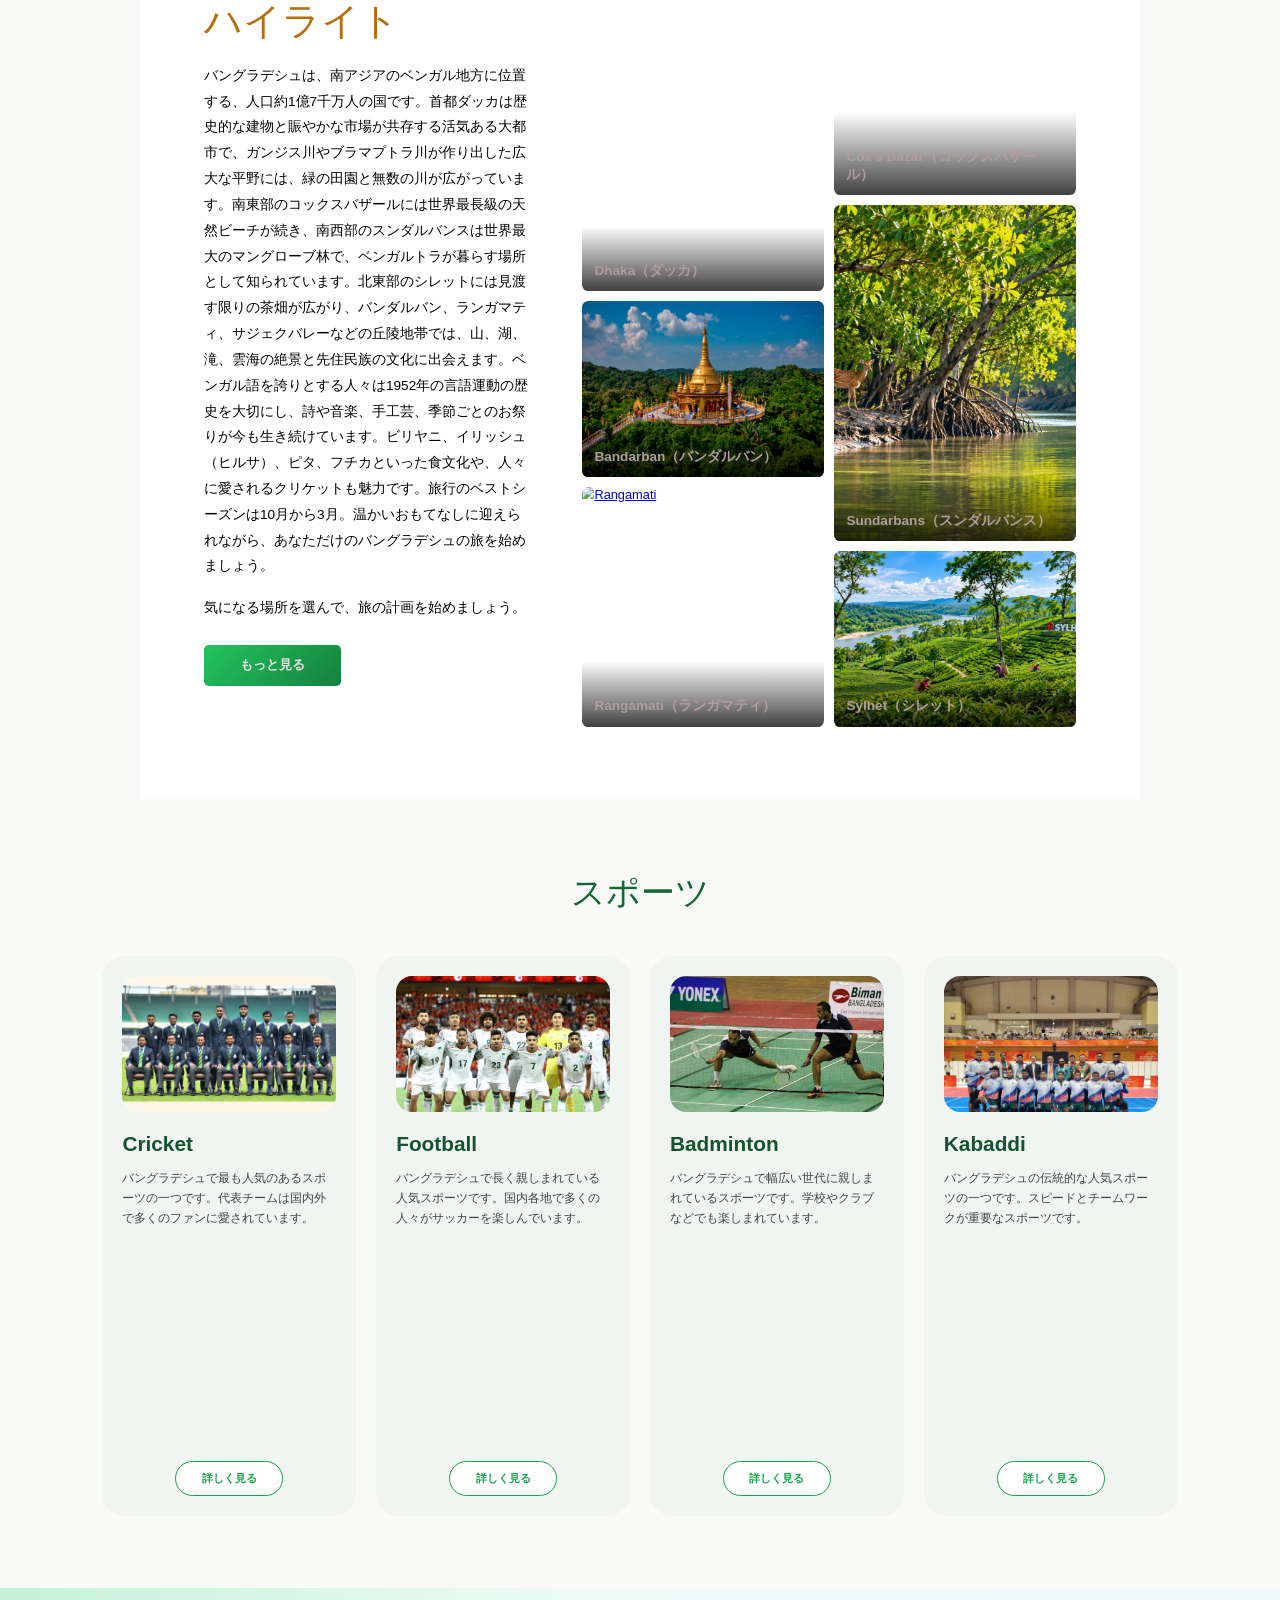
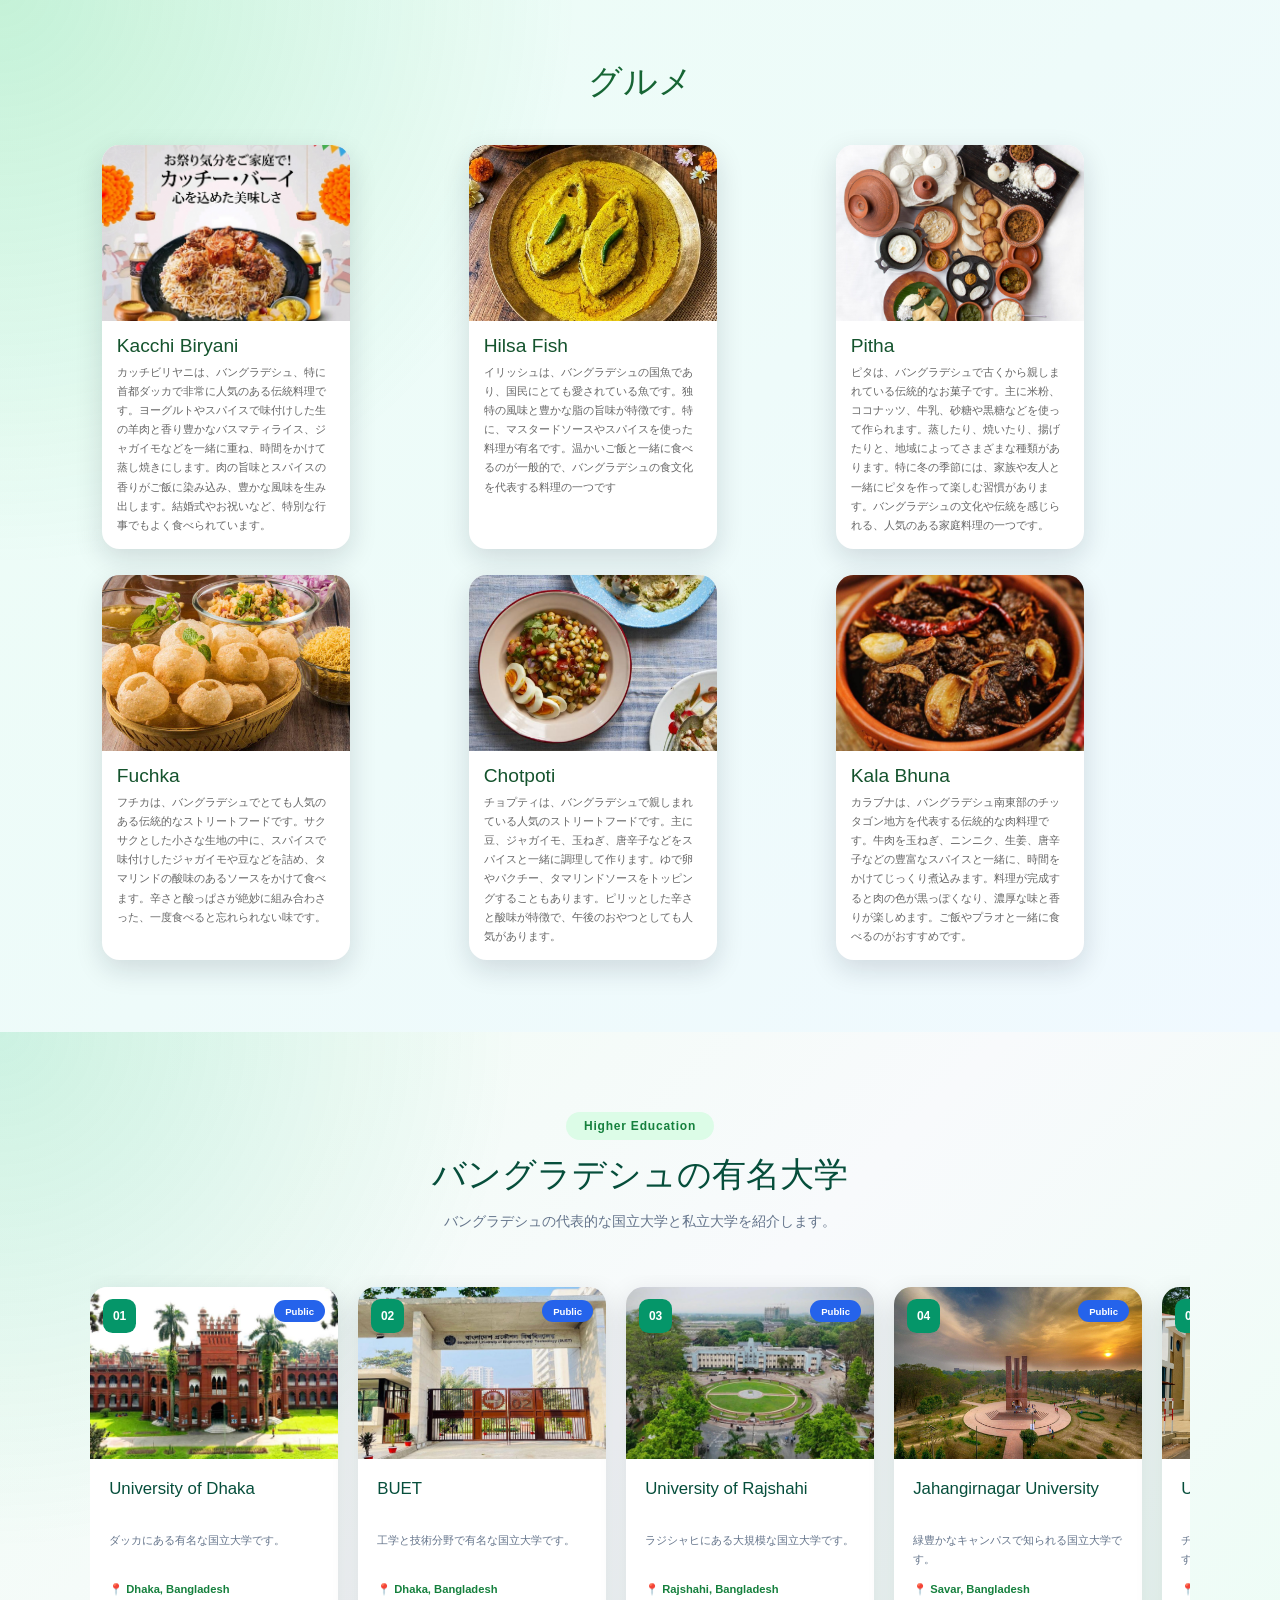
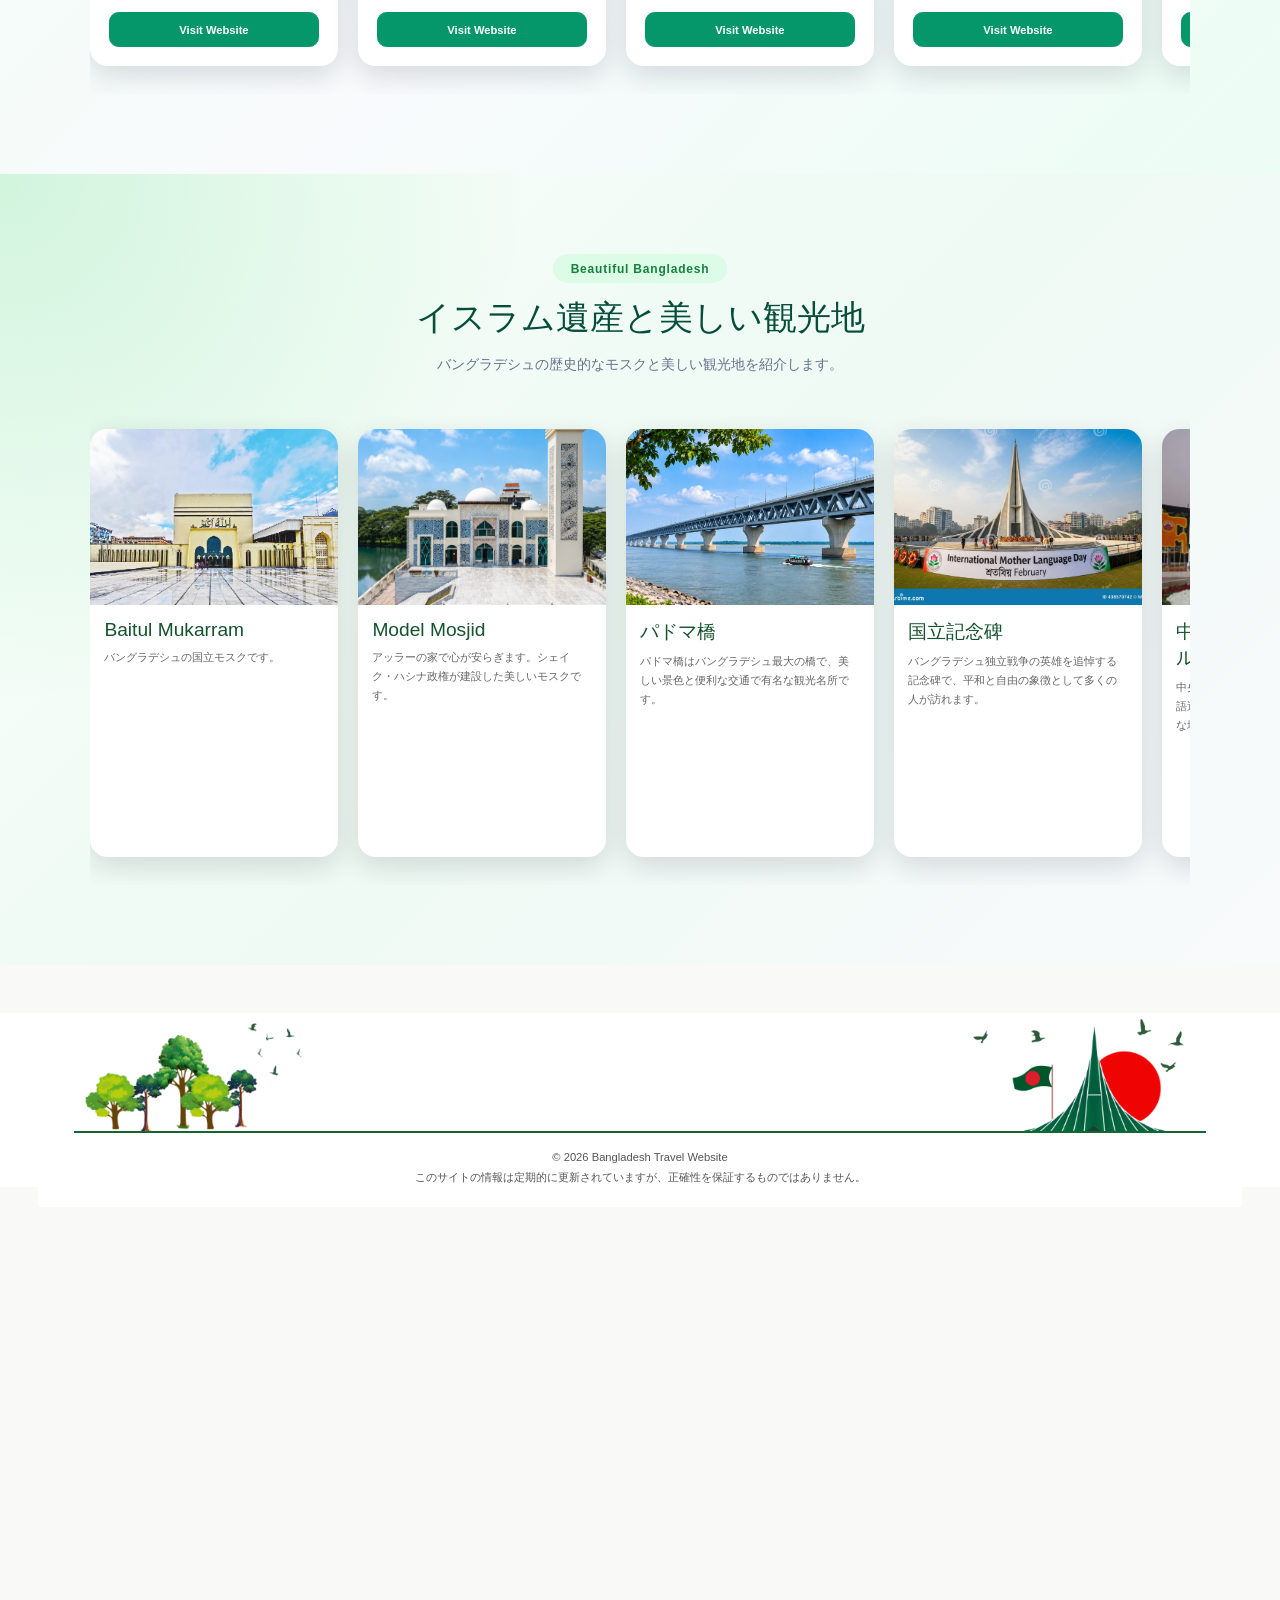
==== commit 26562f07: "chotpoti er pic change" ====
--- a/index.html
+++ b/index.html
@@ -200,7 +200,7 @@
             </div>
         </article>
 <article class="heritage-slide-card">
-            <img src="./img/chotpoti.jpg" alt="Model Mosjid">
+            <img src="./img/chotpotii.png" alt="Model Mosjid">
             <div class="heritage-slide-text">
                 <h3>Chotpoti</h3>
                 <p>チョプティは、バングラデシュで親しまれている人気のストリートフードです。主に豆、ジャガイモ、玉ねぎ、唐辛子などをスパイスと一緒に調理して作ります。ゆで卵やパクチー、タマリンドソースをトッピングすることもあります。ピリッとした辛さと酸味が特徴で、午後のおやつとしても人気があります。</p>
--- a/style.css
+++ b/style.css
@@ -1,6 +1,18 @@
 /**
 
+
+
 ================= সাধারণ সেটিং ================= */
+
+
+:root{
+  --main:#14532d;      /* গাঢ় সবুজ (শিরোনাম) */
+  --btn:#16a34a;       /* সবুজ (বাটন) */
+  --accent:#0d9488;    /* নদীর নীল-সবুজ (হাইলাইট) */
+  --bg:#ecfdf5;        /* হালকা পুদিনা (ব্যাকগ্রাউন্ড) */
+  --soft:#ccfbf1;      /* ট্যাগের হালকা রং */
+  --text:#475569;      /* বর্ণনার লেখা */
+}
 body {
   zoom: 80%;
 }
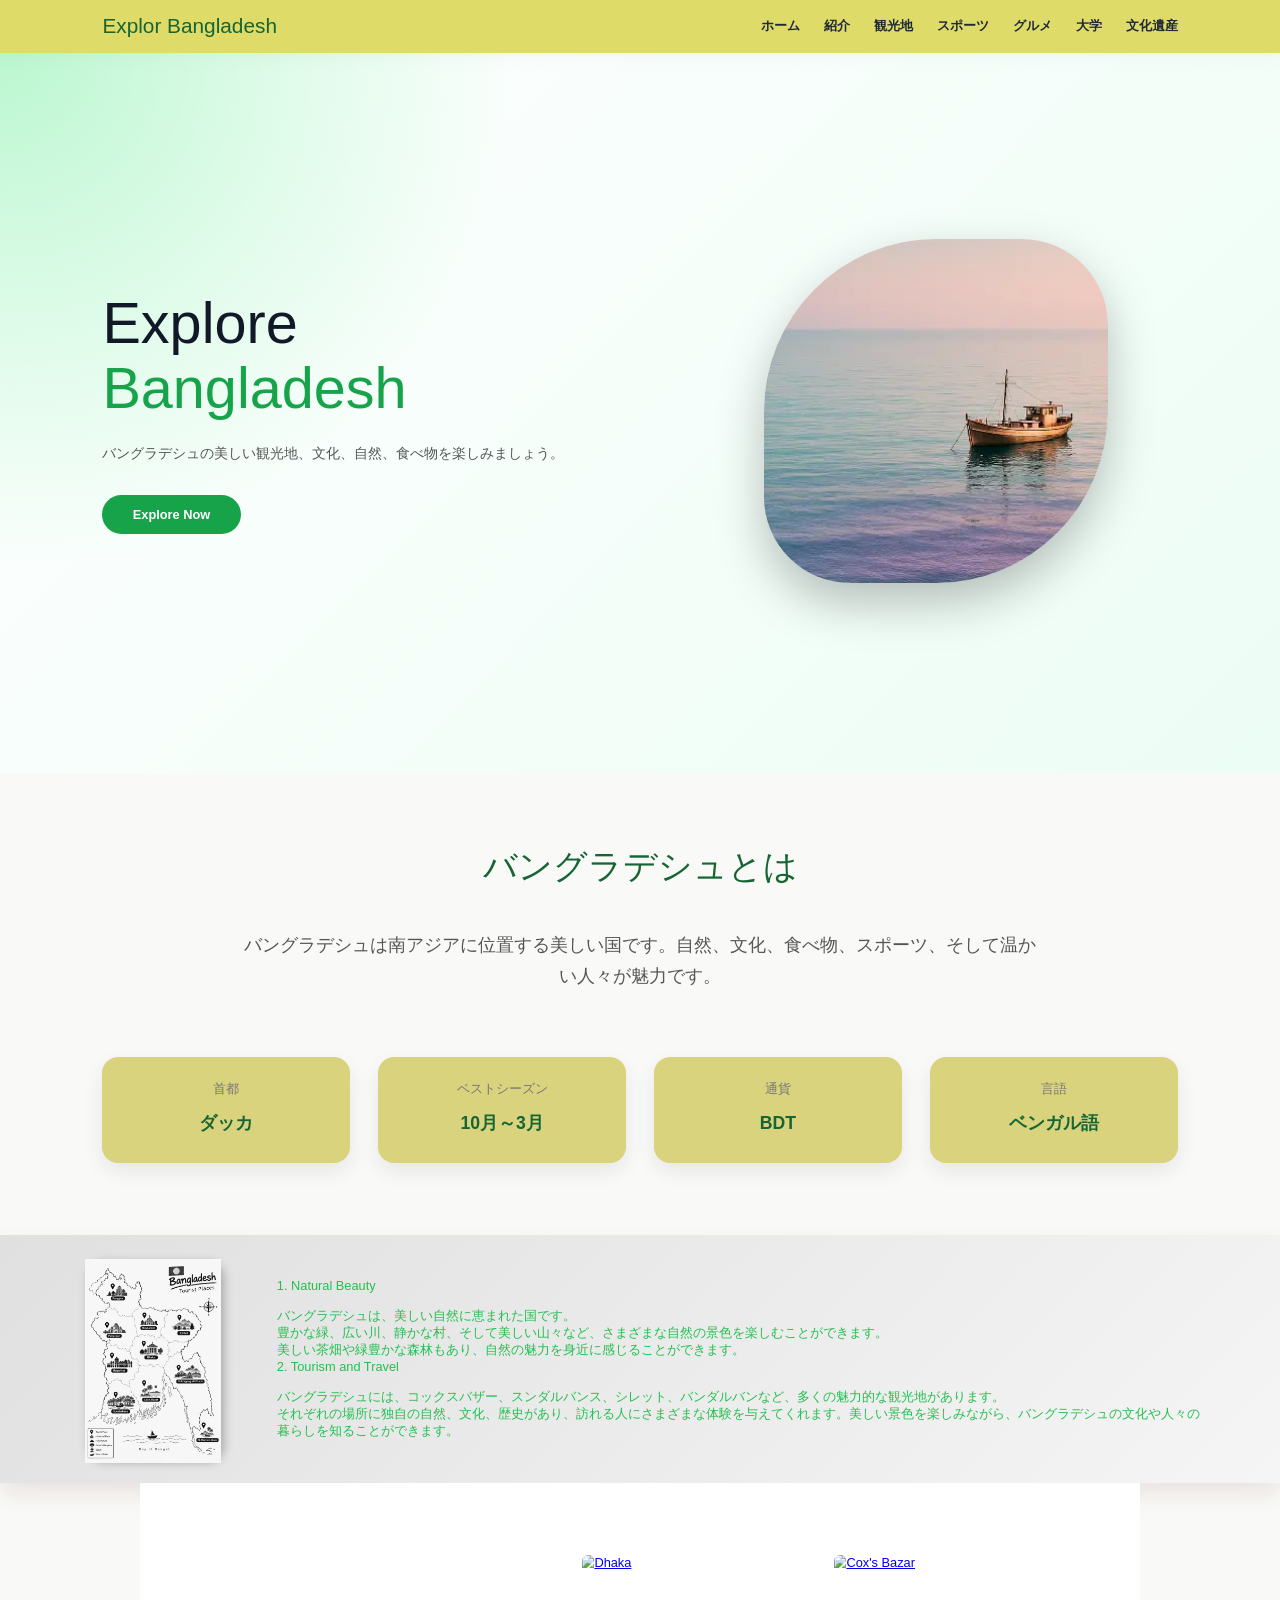
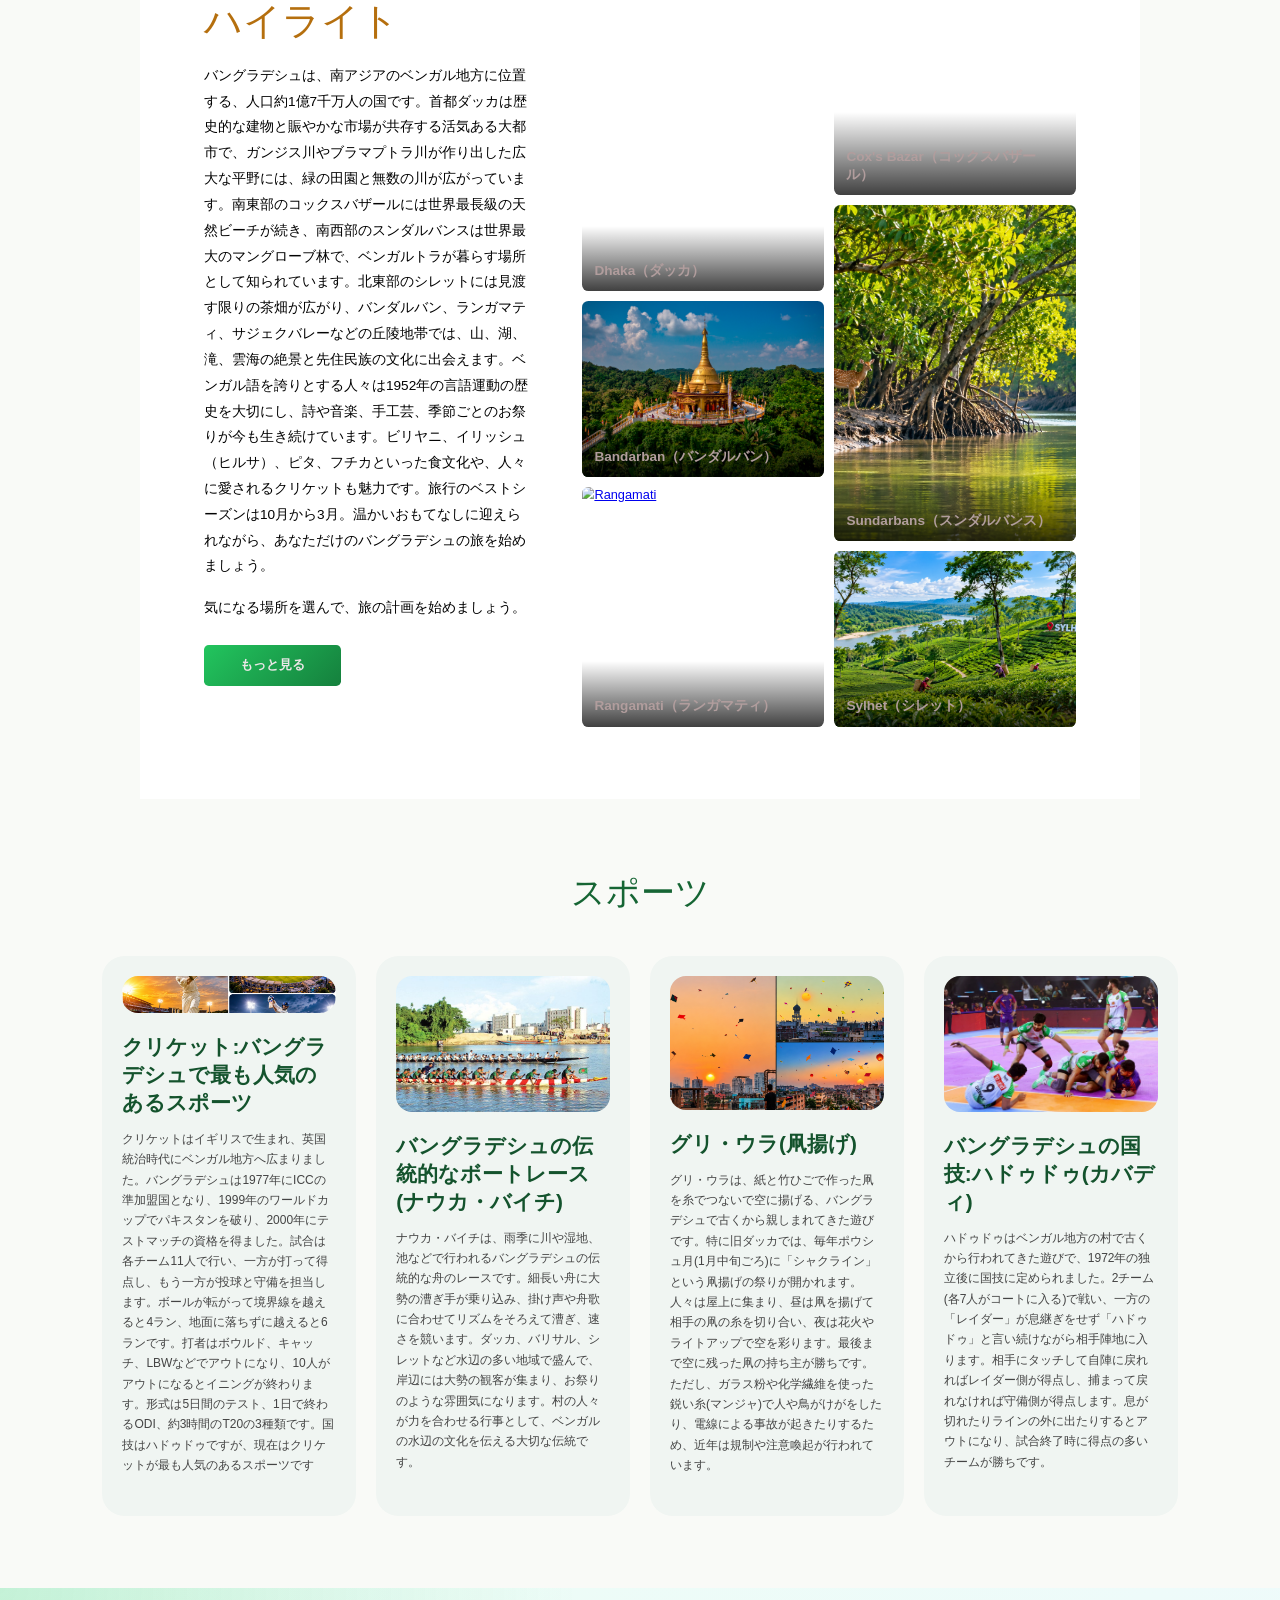
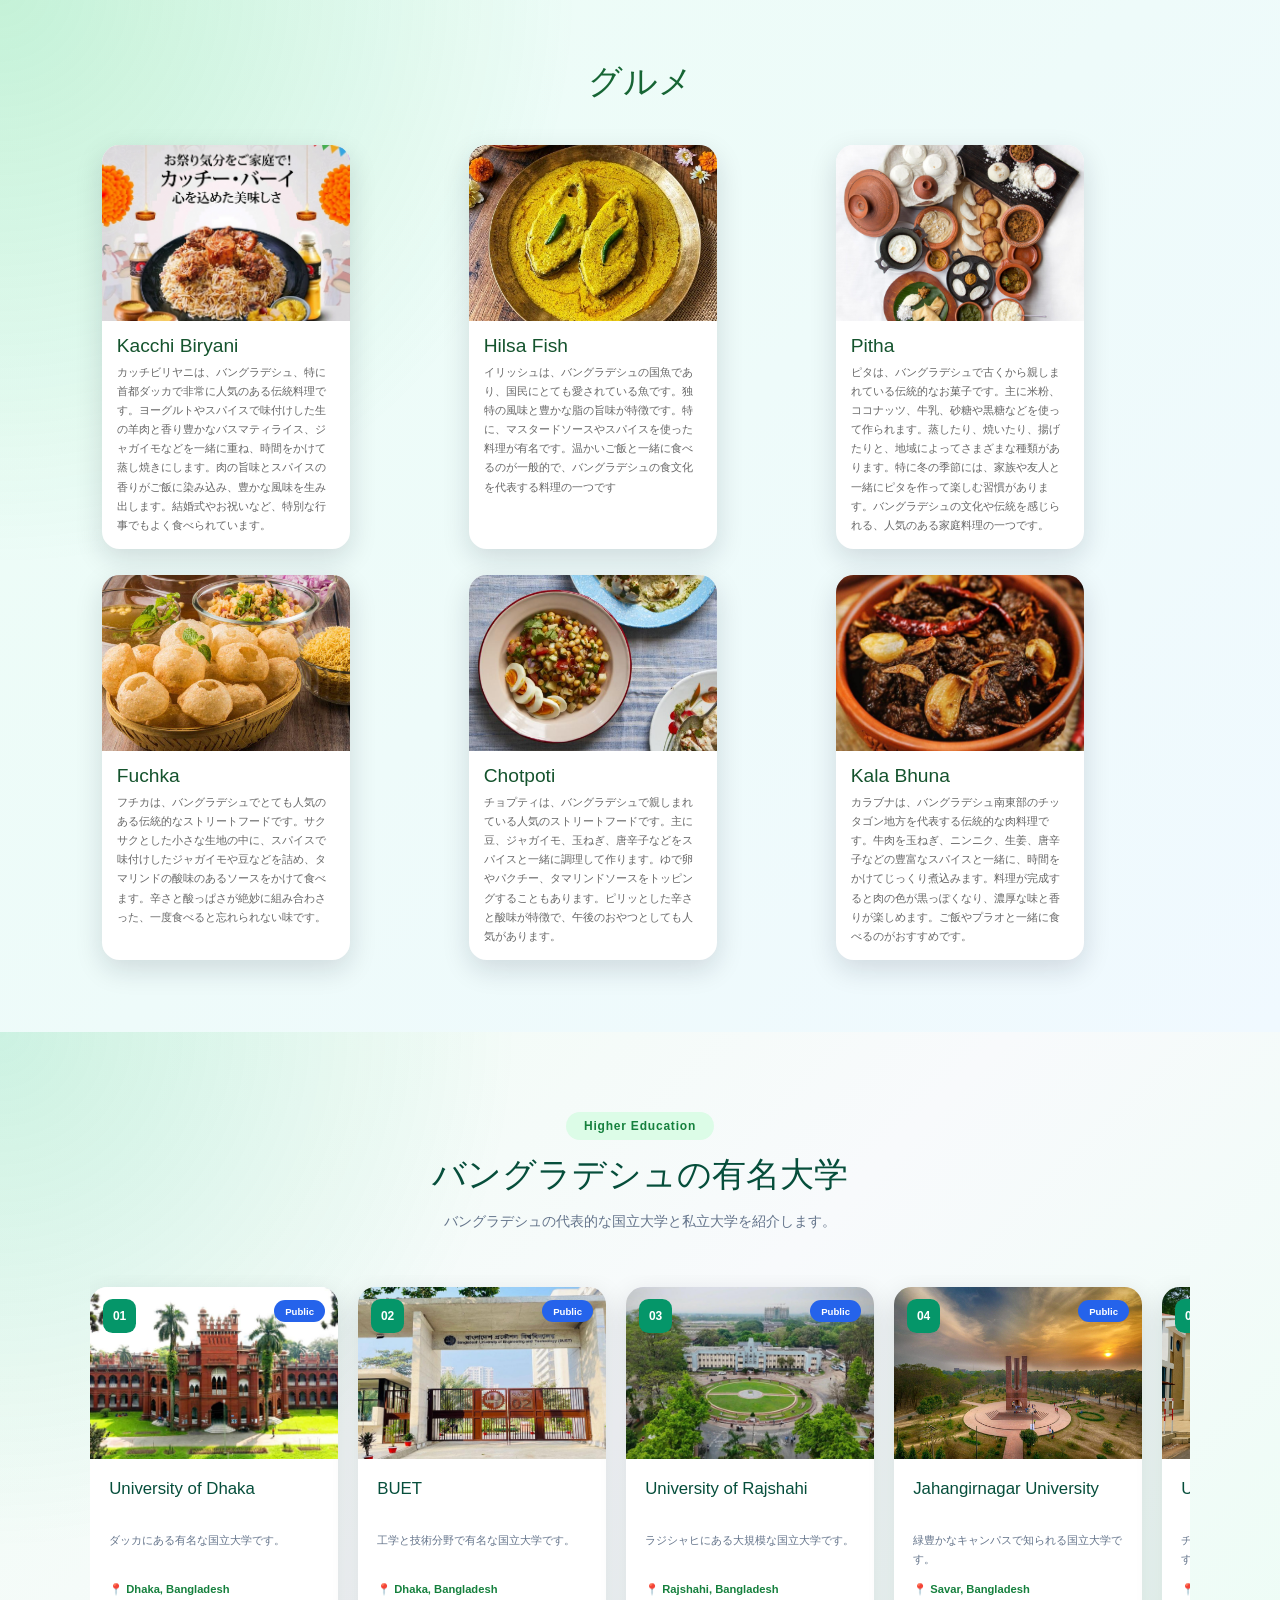
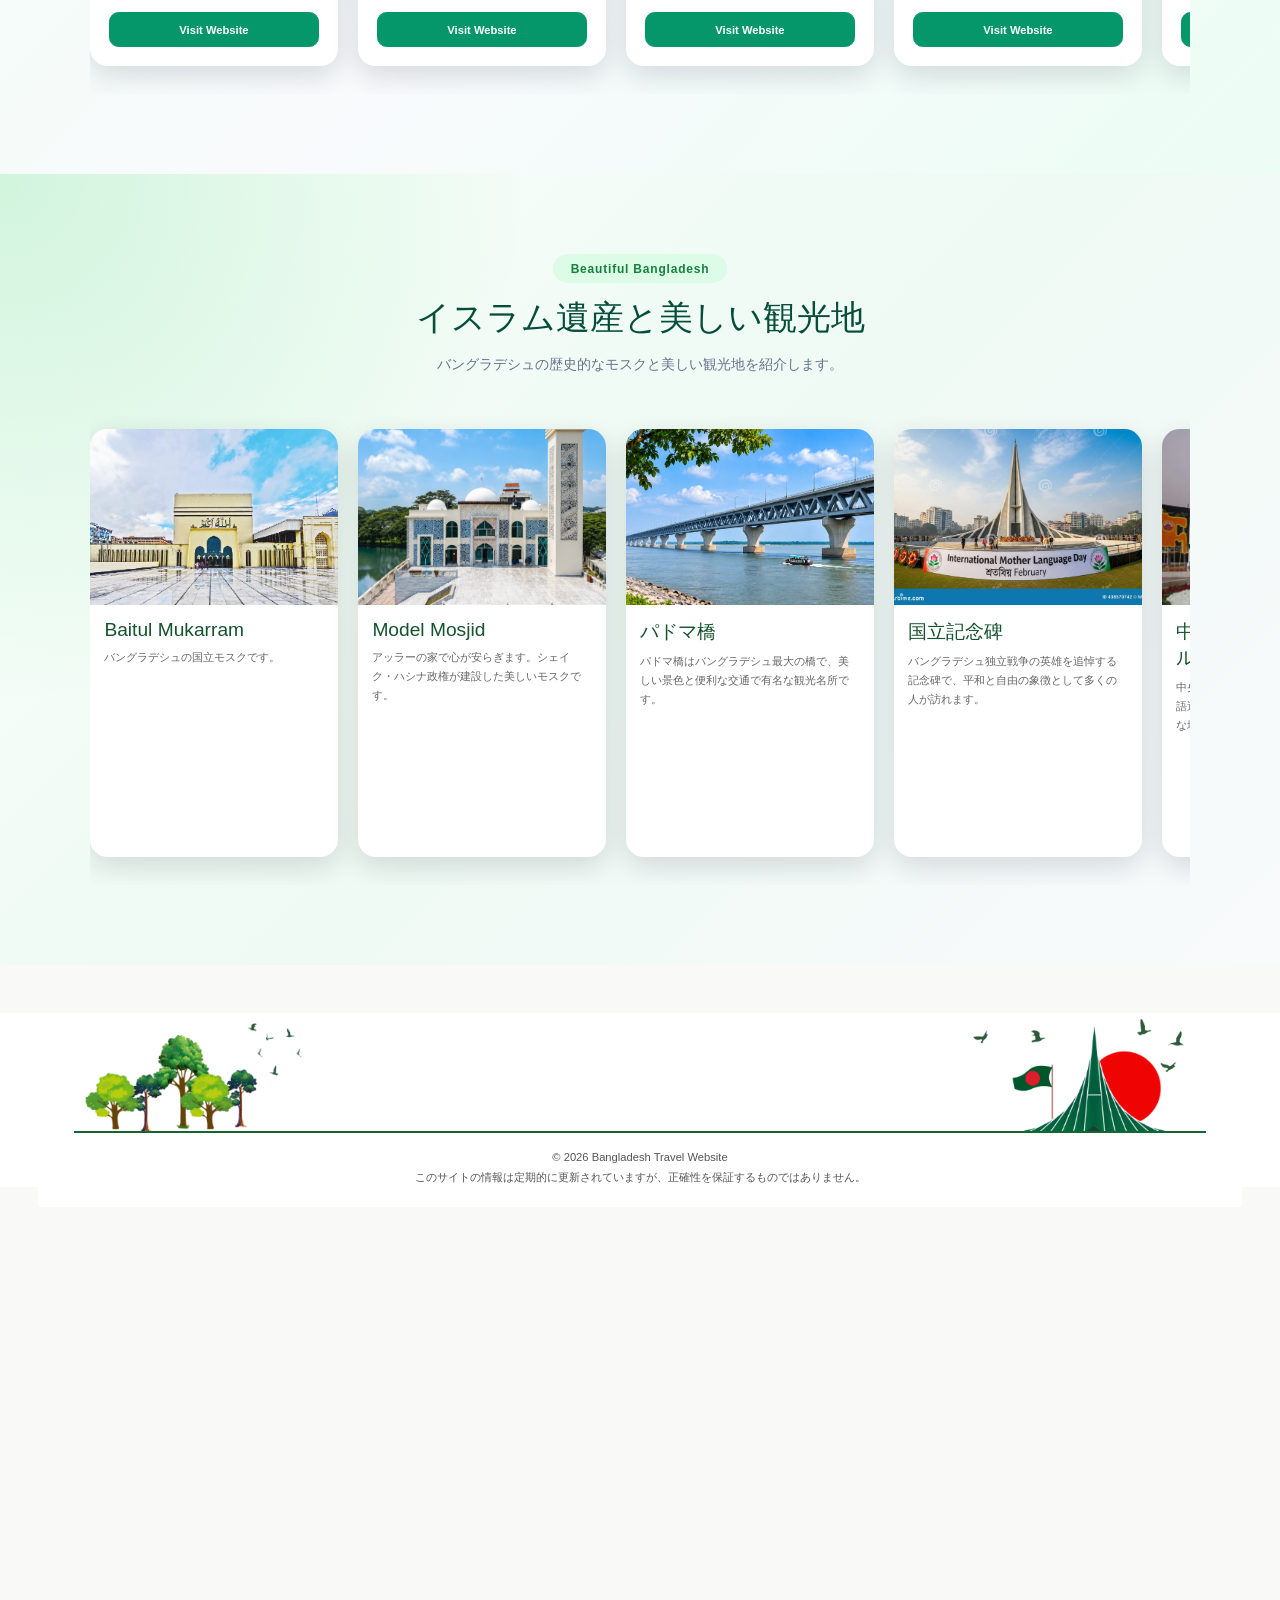
==== commit 81dba7df: "sport er catagory and prag: change koreci" ====
--- a/index.html
+++ b/index.html
@@ -132,34 +132,34 @@
 
         <!-- খেলার কার্ড ১: ক্রিকেট -->
         <div class="sport-card">
-            <div class="sport-img"><img src="img/cricket.jpg" alt="Bangladesh Cricket"></div>
-            <h3>Cricket</h3>
-            <p>バングラデシュで最も人気のあるスポーツの一つです。代表チームは国内外で多くのファンに愛されています。</p>
-            <a href="#" class="sport-btn">詳しく見る</a>
+            <div class="sport-img"><img src="./img/Cricketts.png" alt="Bangladesh Cricket"></div>
+            <h3>クリケット:バングラデシュで最も人気のあるスポーツ</h3>
+            <p>クリケットはイギリスで生まれ、英国統治時代にベンガル地方へ広まりました。バングラデシュは1977年にICCの準加盟国となり、1999年のワールドカップでパキスタンを破り、2000年にテストマッチの資格を得ました。試合は各チーム11人で行い、一方が打って得点し、もう一方が投球と守備を担当します。ボールが転がって境界線を越えると4ラン、地面に落ちずに越えると6ランです。打者はボウルド、キャッチ、LBWなどでアウトになり、10人がアウトになるとイニングが終わります。形式は5日間のテスト、1日で終わるODI、約3時間のT20の3種類です。国技はハドゥドゥですが、現在はクリケットが最も人気のあるスポーツです</p>
+            <!-- <a href="#" class="sport-btn">詳しく見る</a> -->
         </div>
 
         <!-- খেলার কার্ড ২: ফুটবল -->
         <div class="sport-card">
-            <div class="sport-img"><img src="img/football.jpg" alt="Bangladesh Football"></div>
-            <h3>Football</h3>
-            <p>バングラデシュで長く親しまれている人気スポーツです。国内各地で多くの人々がサッカーを楽しんでいます。</p>
-            <a href="#" class="sport-btn">詳しく見る</a>
+            <div class="sport-img"><img src="./img/Nouka_Baich.jpg" alt="Bangladesh Football"></div>
+            <h3>バングラデシュの伝統的なボートレース(ナウカ・バイチ)</h3>
+            <p>ナウカ・バイチは、雨季に川や湿地、池などで行われるバングラデシュの伝統的な舟のレースです。細長い舟に大勢の漕ぎ手が乗り込み、掛け声や舟歌に合わせてリズムをそろえて漕ぎ、速さを競います。ダッカ、バリサル、シレットなど水辺の多い地域で盛んで、岸辺には大勢の観客が集まり、お祭りのような雰囲気になります。村の人々が力を合わせる行事として、ベンガルの水辺の文化を伝える大切な伝統です。</p>
+            <!-- <a href="#" class="sport-btn">詳しく見る</a> -->
         </div>
 
         <!-- খেলার কার্ড ৩: ব্যাডমিন্টন -->
         <div class="sport-card">
-            <div class="sport-img"><img src="img/badminton.jpg" alt="Bangladesh Badminton"></div>
-            <h3>Badminton</h3>
-            <p>バングラデシュで幅広い世代に親しまれているスポーツです。学校やクラブなどでも楽しまれています。</p>
-            <a href="#" class="sport-btn">詳しく見る</a>
+            <div class="sport-img"><img src="./img/Kite Festival Over the City.png" alt="Bangladesh Badminton"></div>
+            <h3>グリ・ウラ(凧揚げ)</h3>
+            <p>グリ・ウラは、紙と竹ひごで作った凧を糸でつないで空に揚げる、バングラデシュで古くから親しまれてきた遊びです。特に旧ダッカでは、毎年ポウシュ月(1月中旬ごろ)に「シャクライン」という凧揚げの祭りが開かれます。人々は屋上に集まり、昼は凧を揚げて相手の凧の糸を切り合い、夜は花火やライトアップで空を彩ります。最後まで空に残った凧の持ち主が勝ちです。ただし、ガラス粉や化学繊維を使った鋭い糸(マンジャ)で人や鳥がけがをしたり、電線による事故が起きたりするため、近年は規制や注意喚起が行われています。</p>
+            <!-- <a href="#" class="sport-btn">詳しく見る</a> -->
         </div>
 
         <!-- খেলার কার্ড ৪: কাবাডি -->
         <div class="sport-card">
-            <div class="sport-img"><img src="img/kabaddi.jpg" alt="Bangladesh Kabaddi"></div>
-            <h3>Kabaddi</h3>
-            <p>バングラデシュの伝統的な人気スポーツの一つです。スピードとチームワークが重要なスポーツです。</p>
-            <a href="#" class="sport-btn">詳しく見る</a>
+            <div class="sport-img"><img src="./img/kabadi.webp" alt="Bangladesh Kabaddi"></div>
+            <h3>バングラデシュの国技:ハドゥドゥ(カバディ)</h3>
+            <p>ハドゥドゥはベンガル地方の村で古くから行われてきた遊びで、1972年の独立後に国技に定められました。2チーム(各7人がコートに入る)で戦い、一方の「レイダー」が息継ぎをせず「ハドゥドゥ」と言い続けながら相手陣地に入ります。相手にタッチして自陣に戻れればレイダー側が得点し、捕まって戻れなければ守備側が得点します。息が切れたりラインの外に出たりするとアウトになり、試合終了時に得点の多いチームが勝ちです。</p>
+            <!-- <a href="#" class="sport-btn">詳しく見る</a> -->
         </div>
 
     </div>
